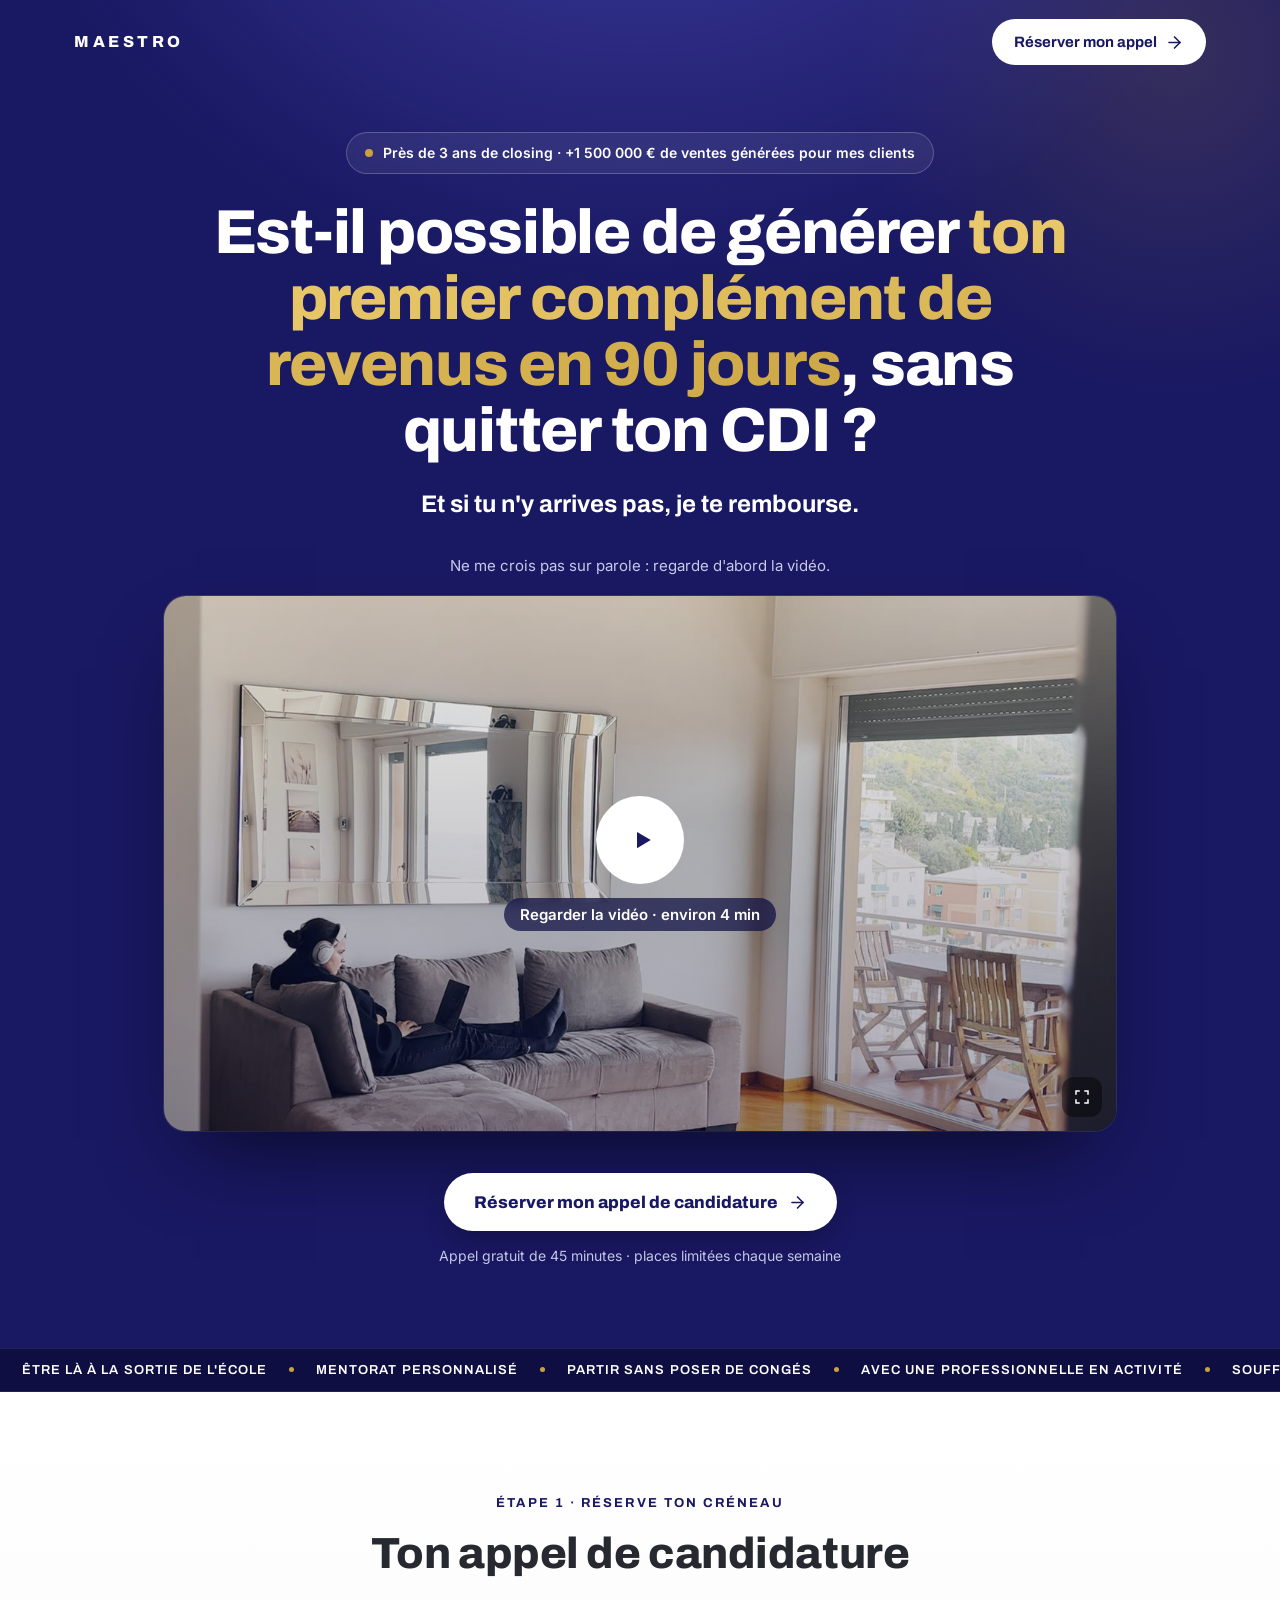
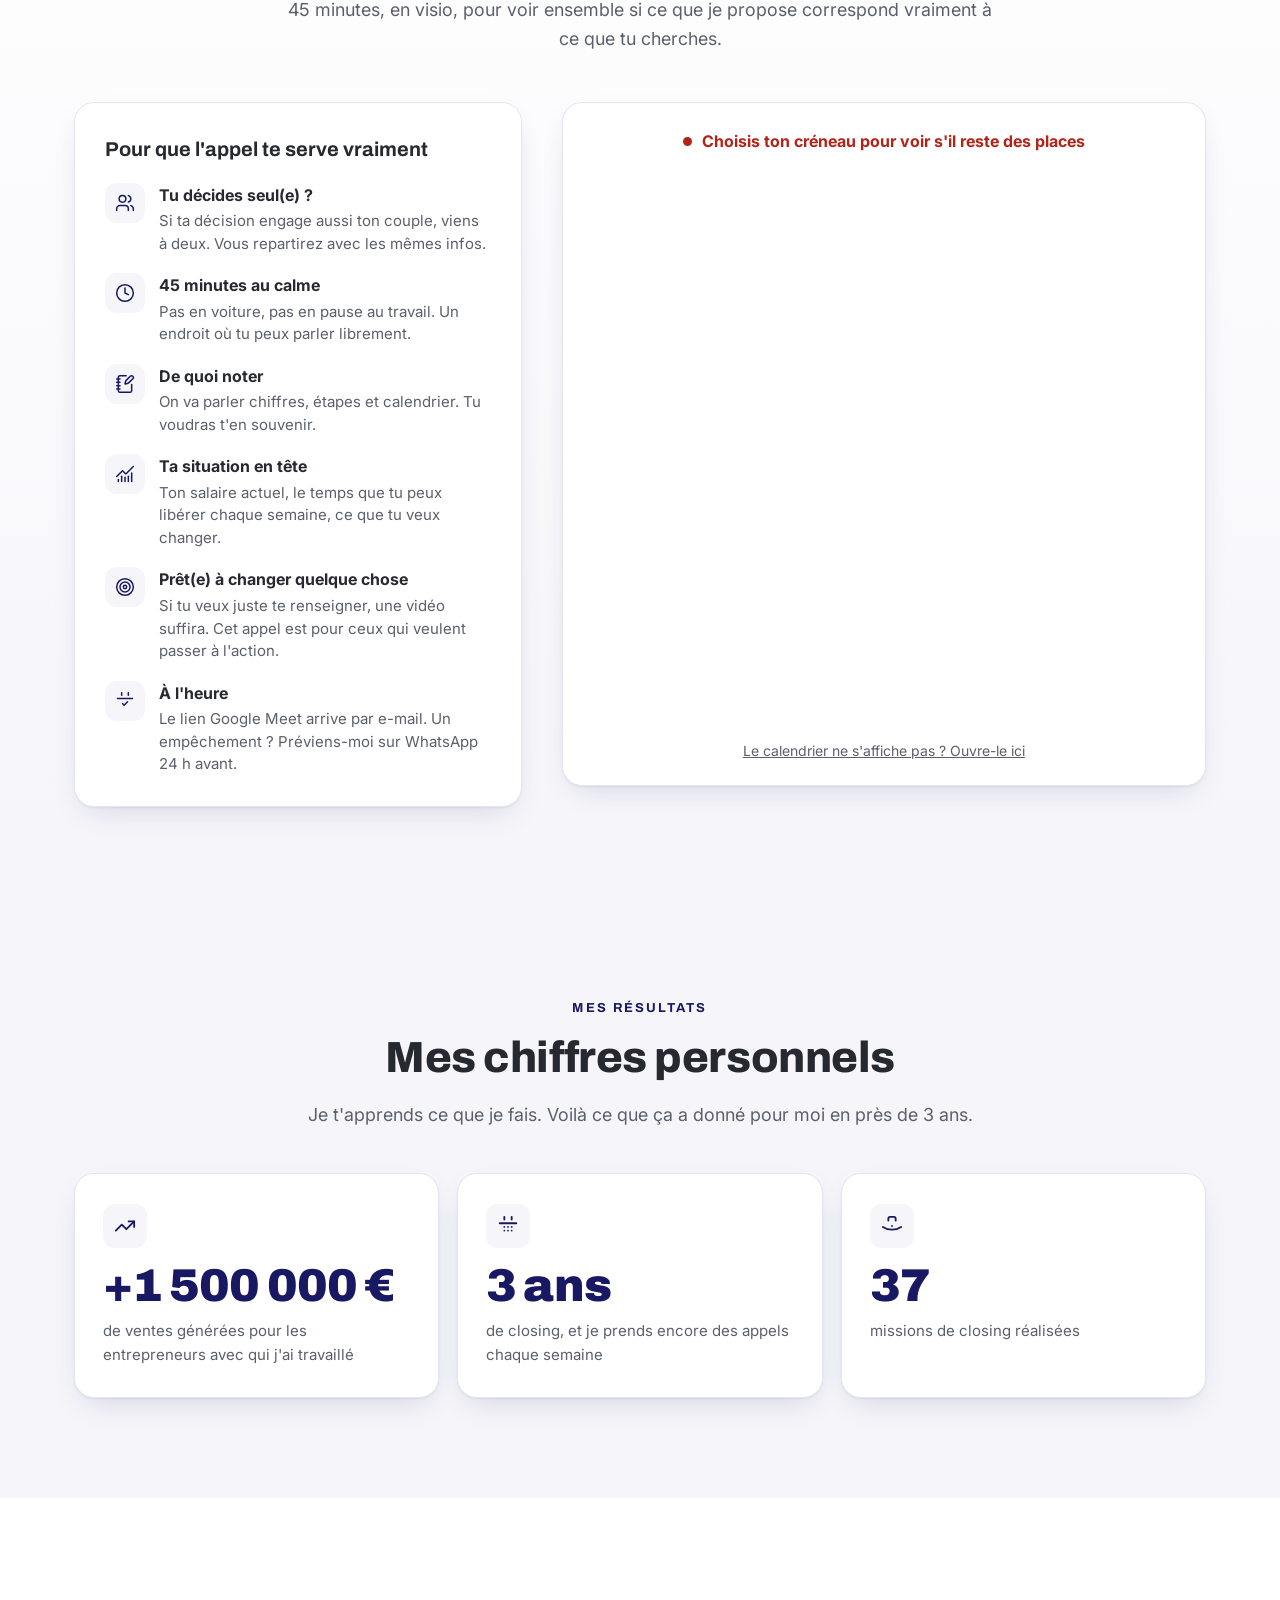
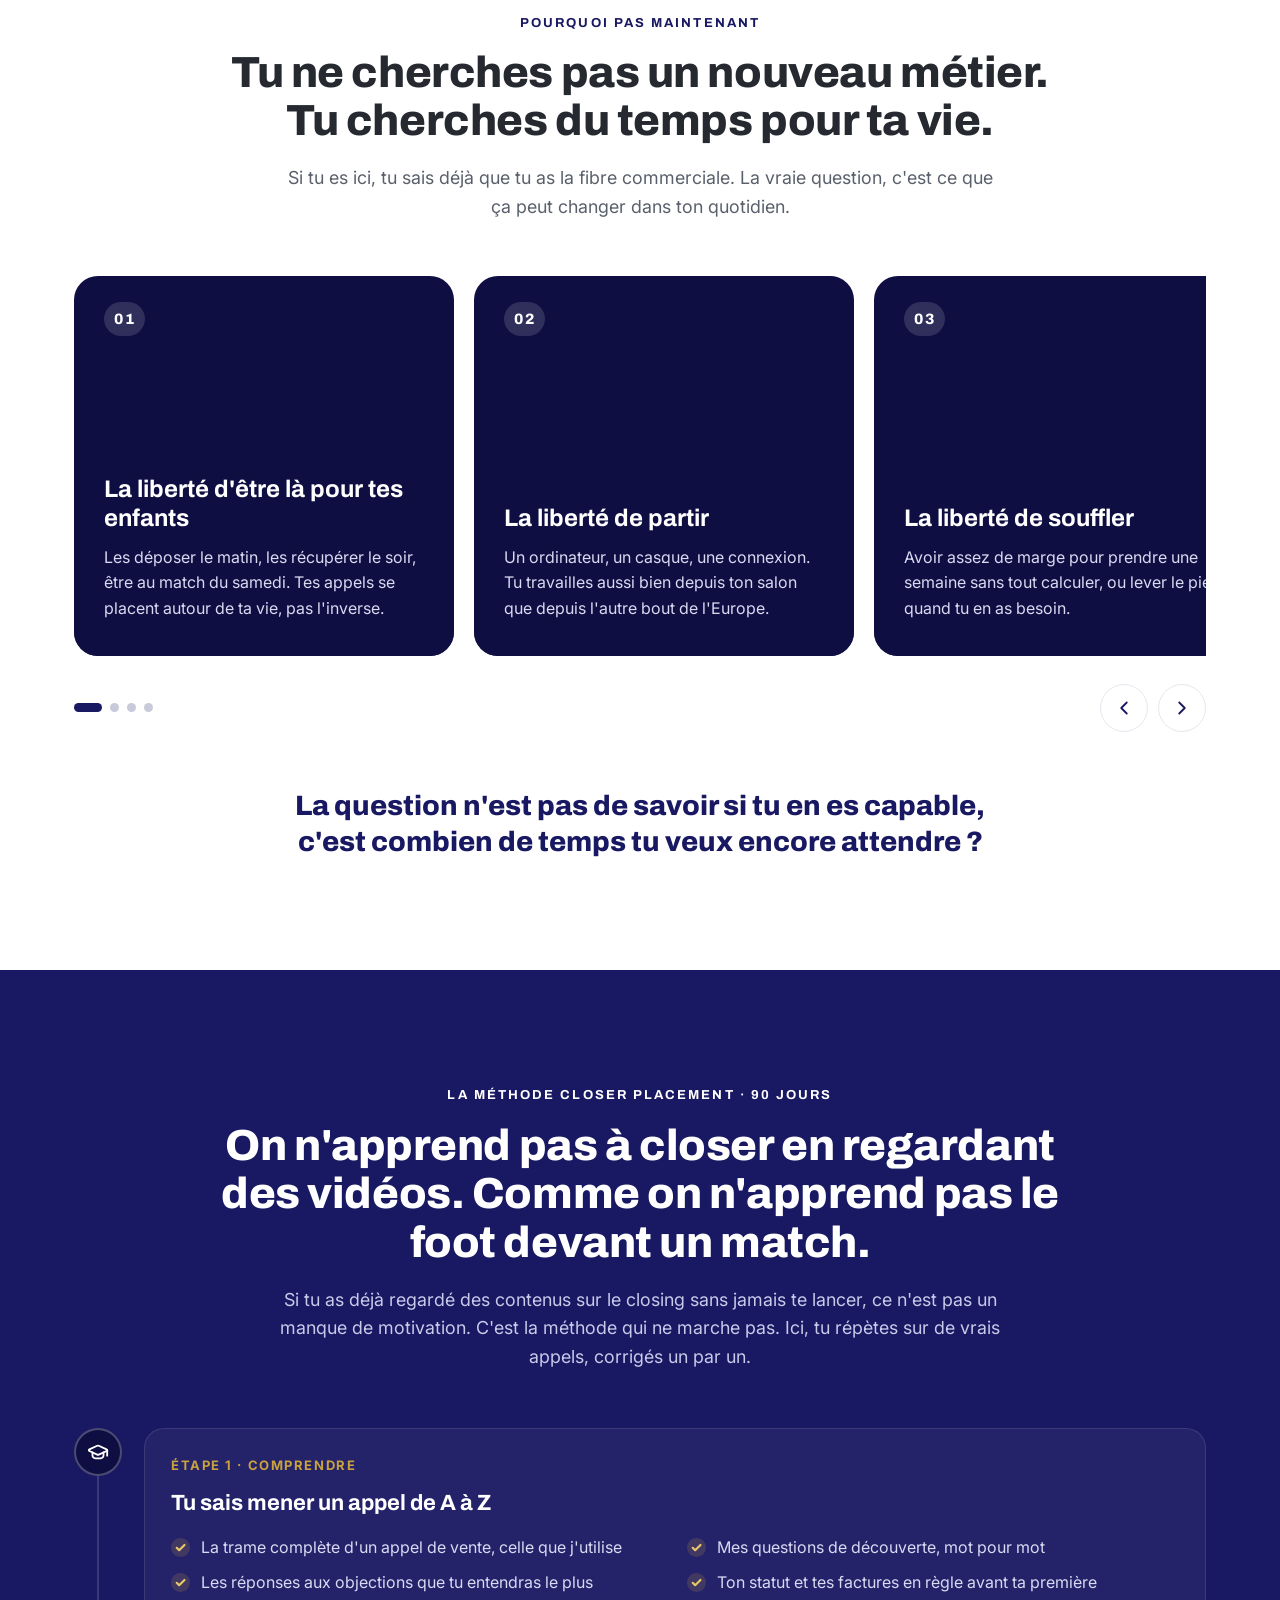
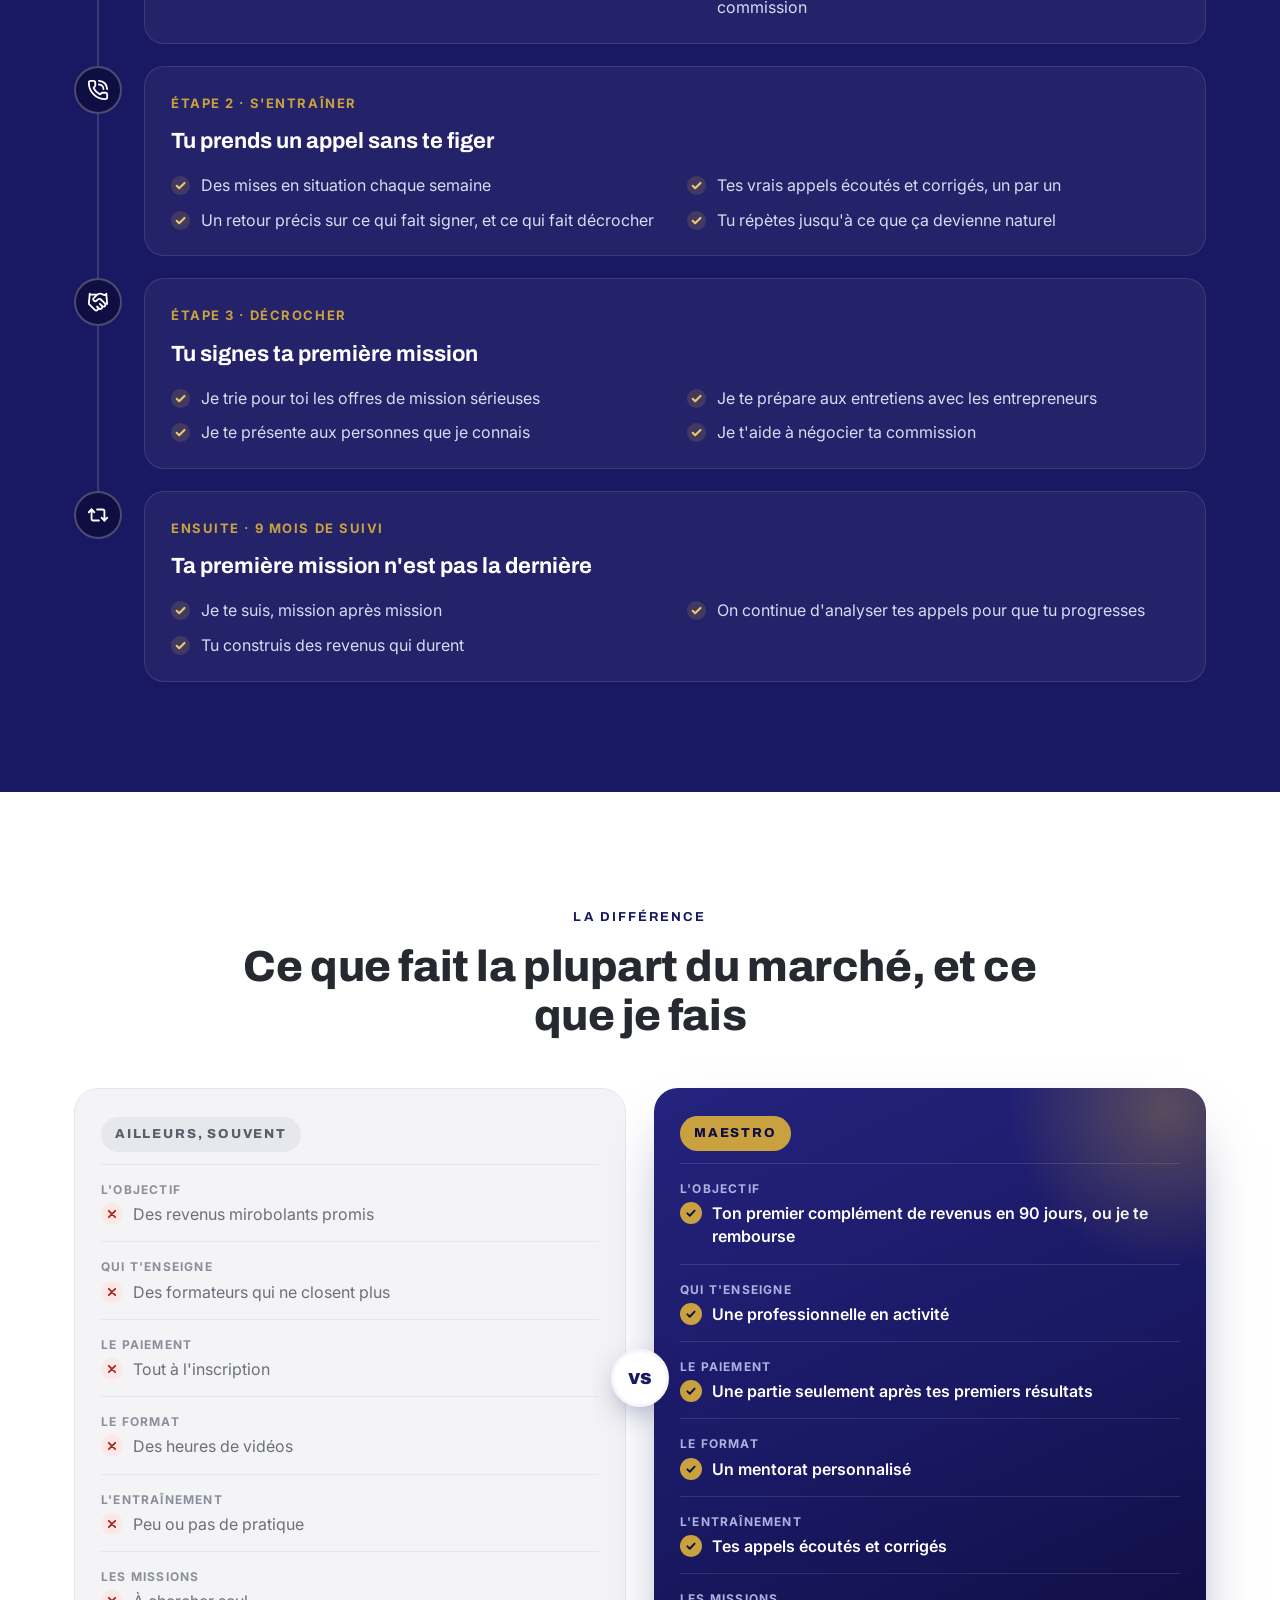
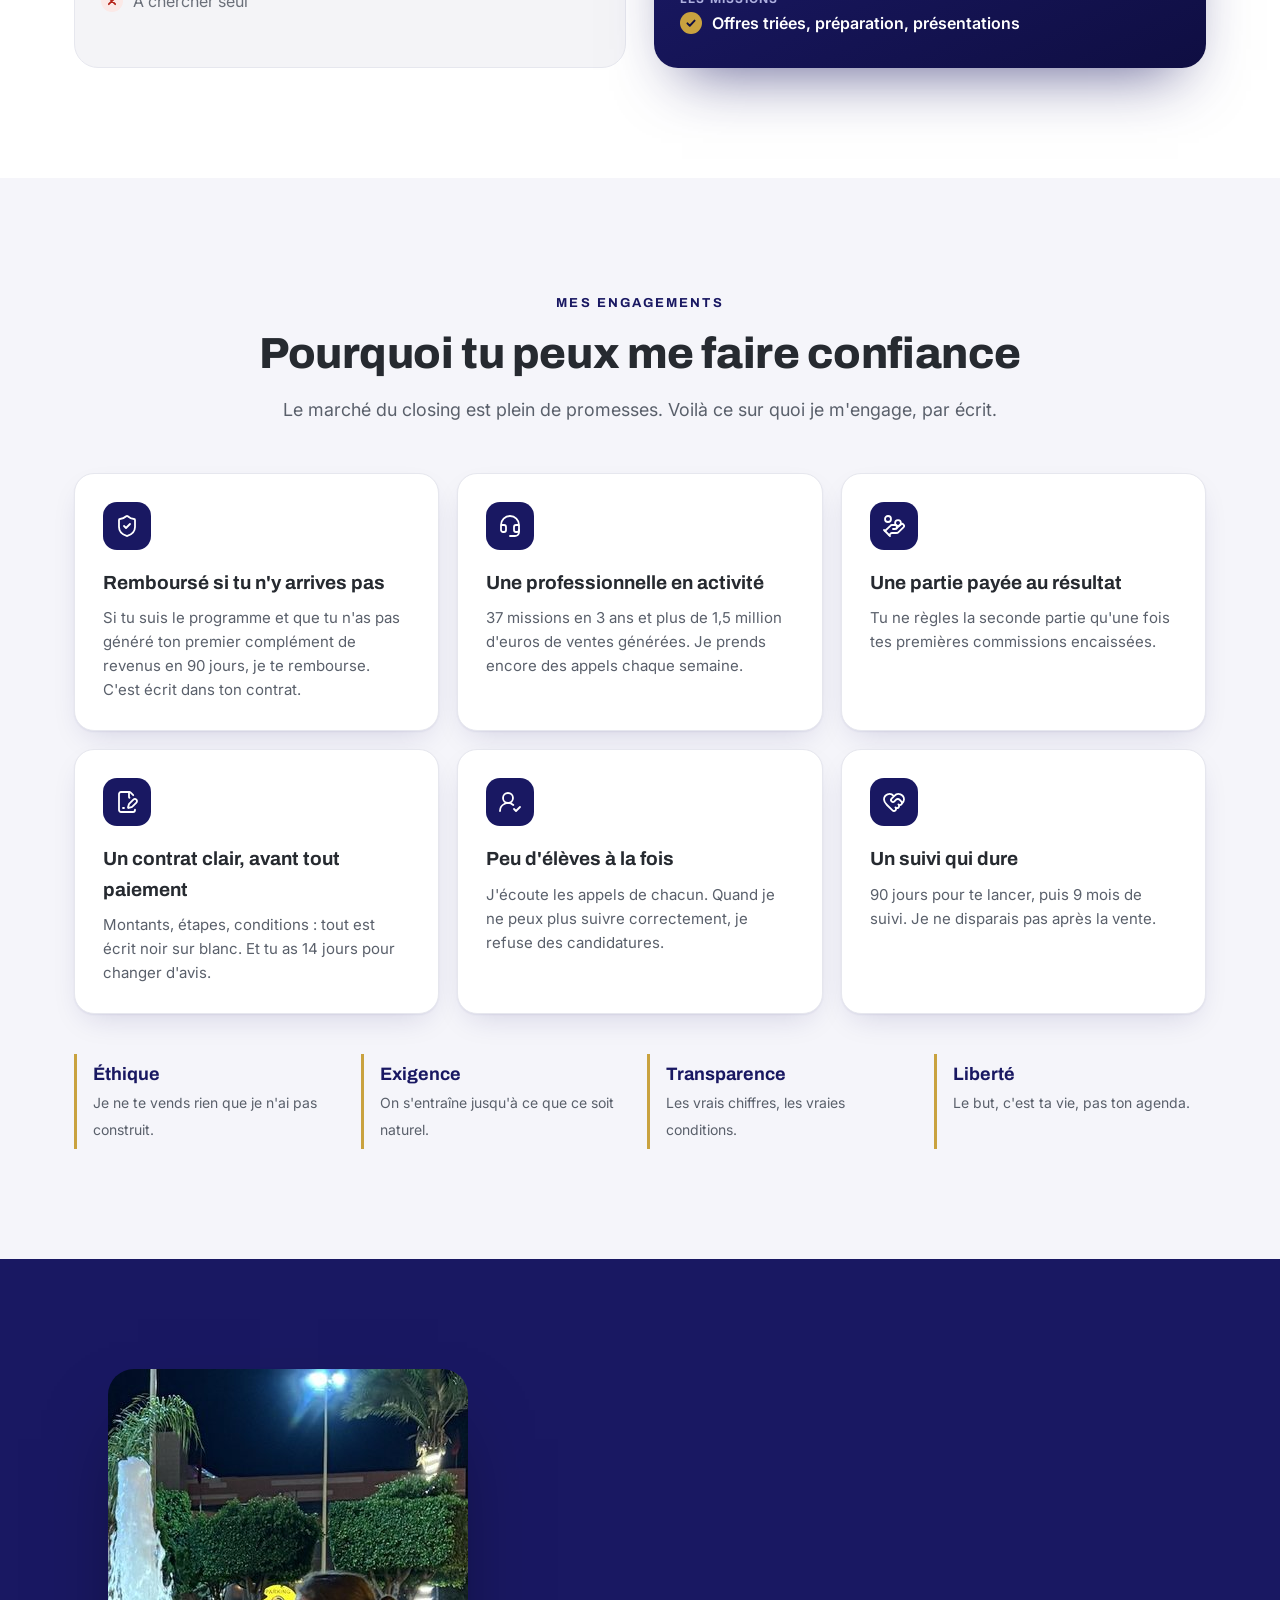
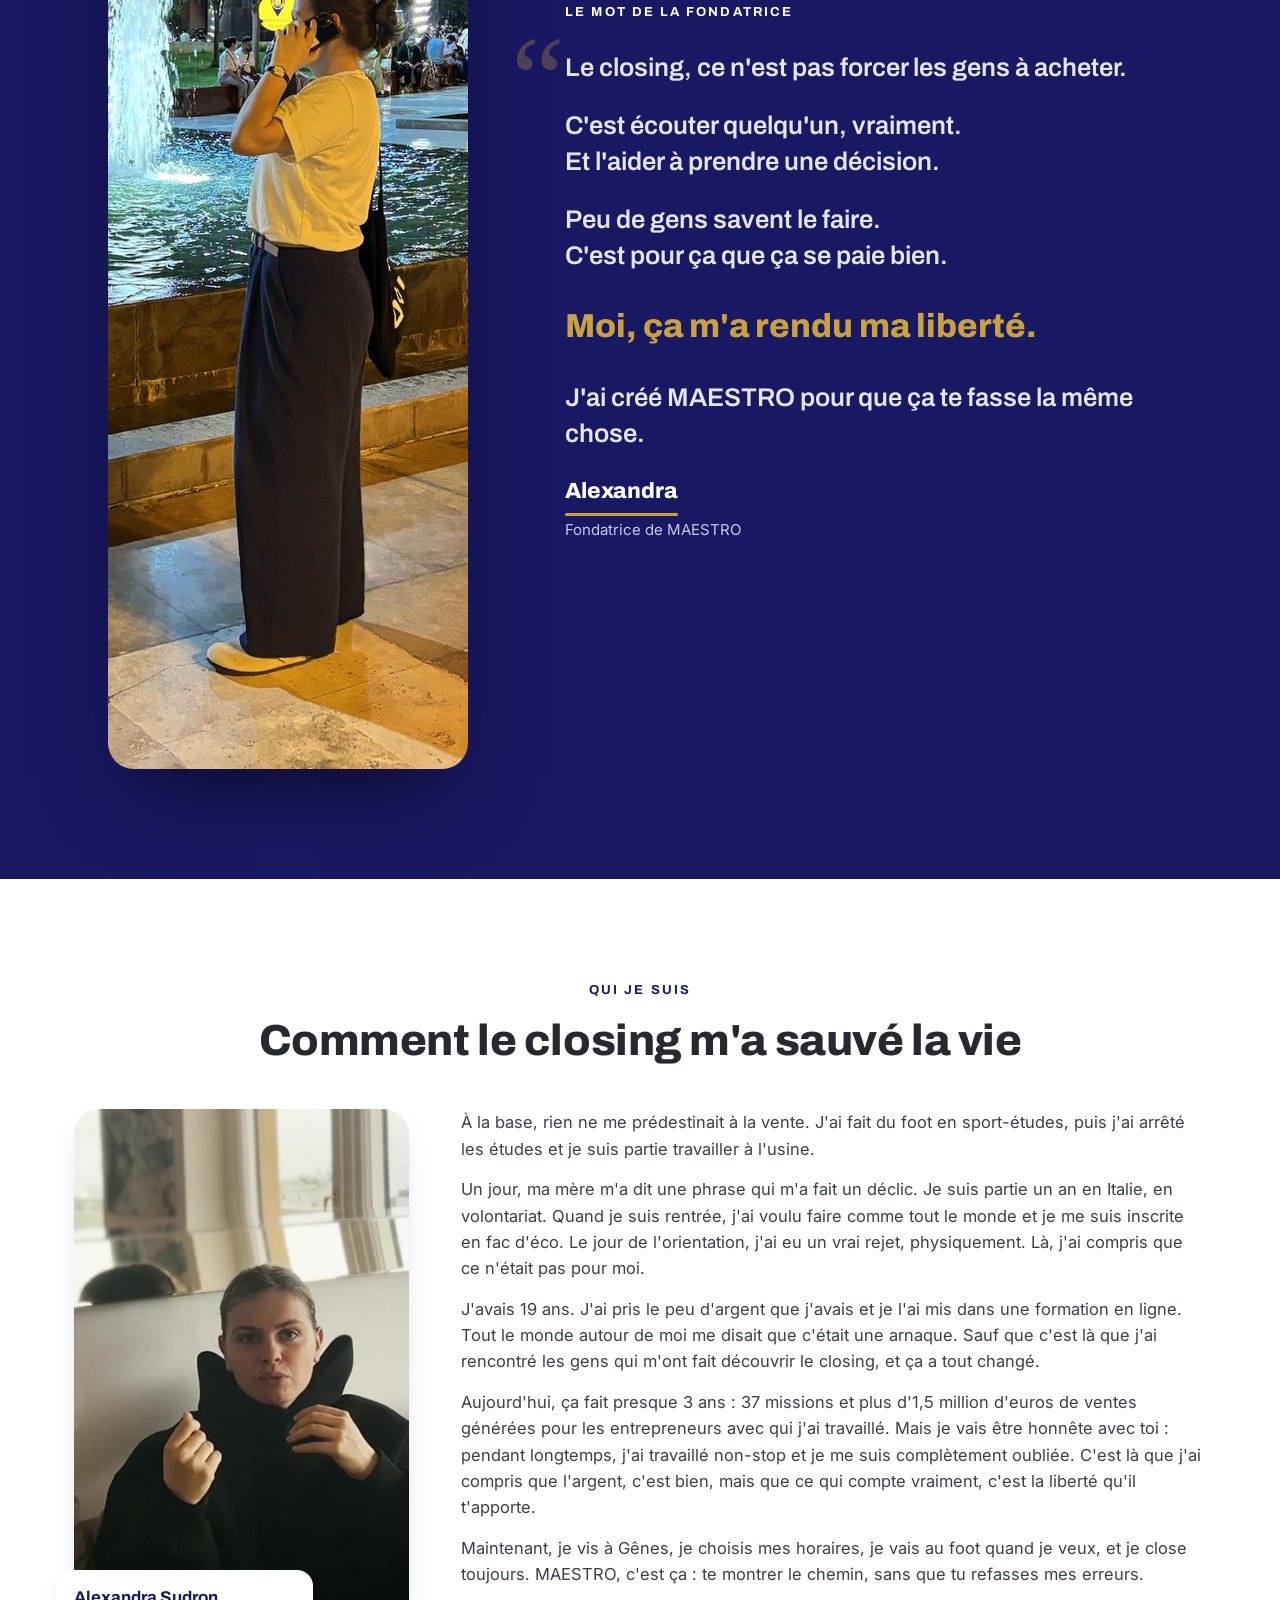
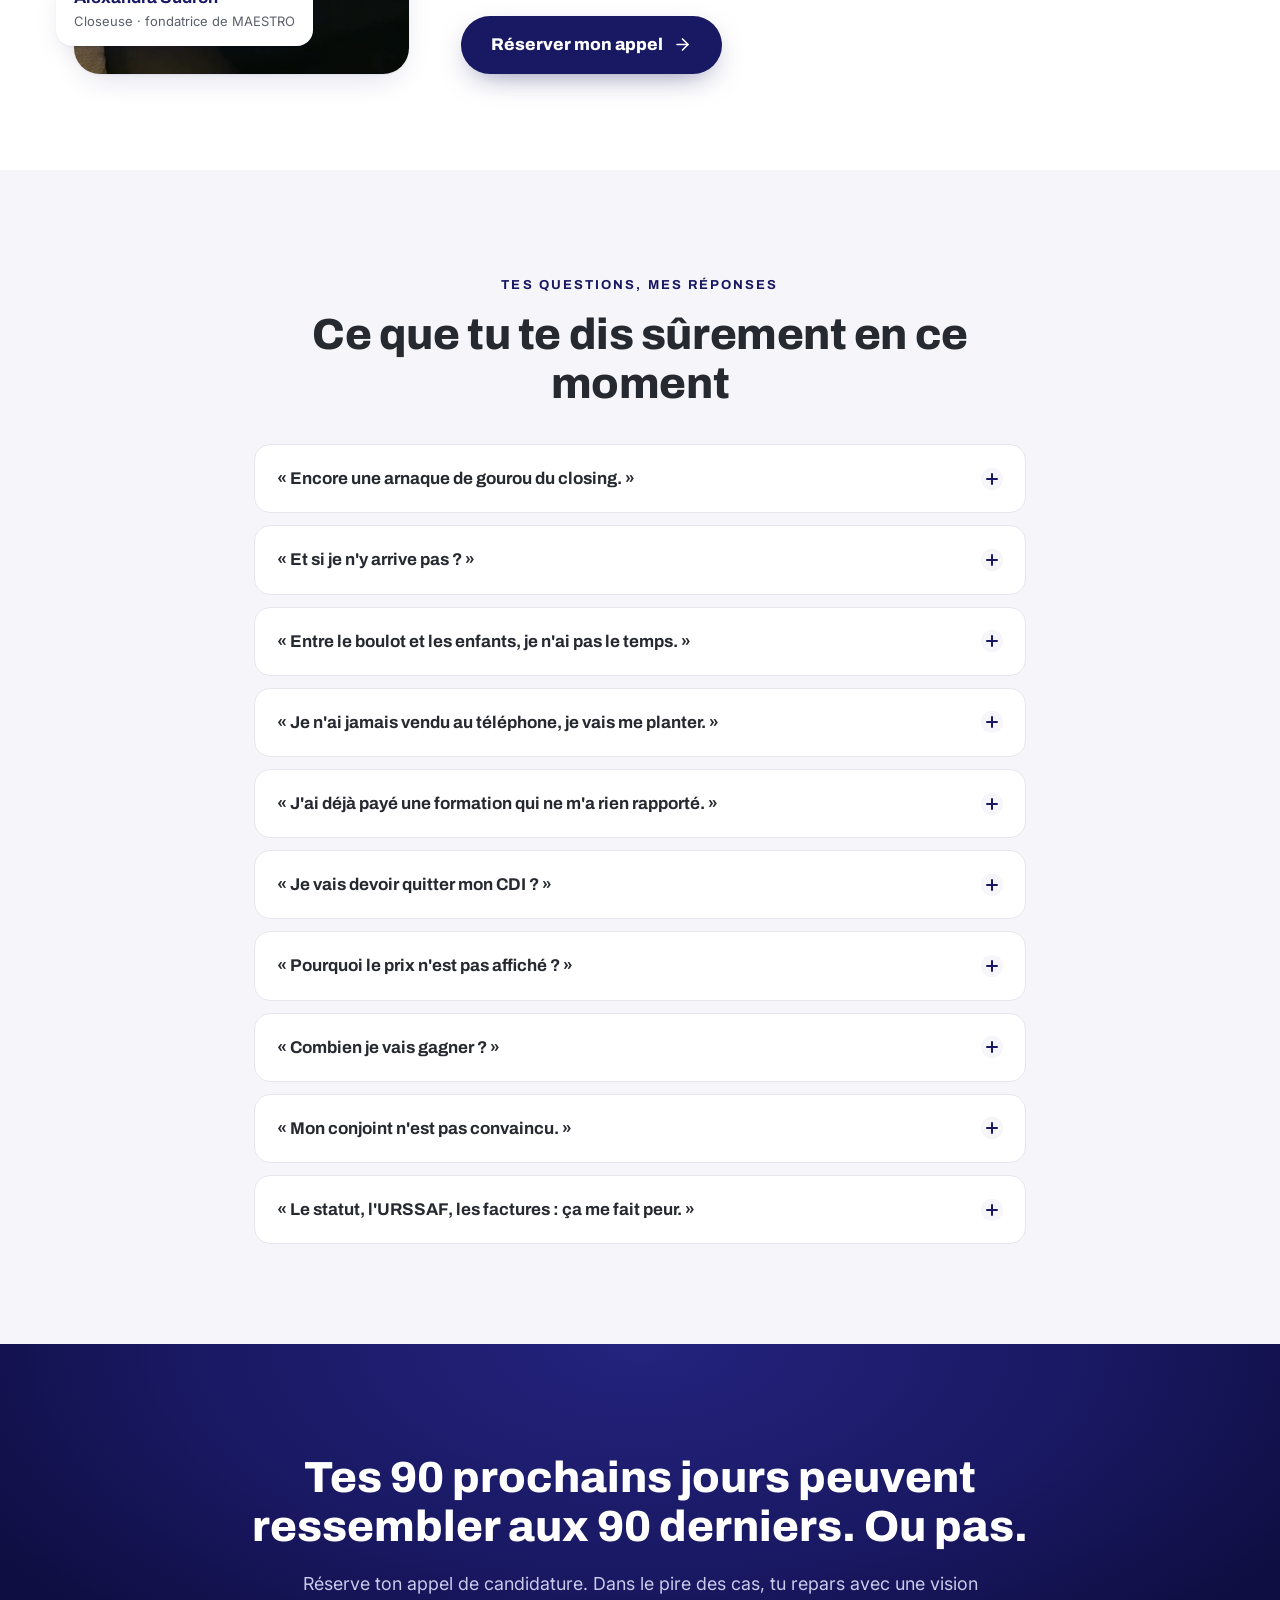
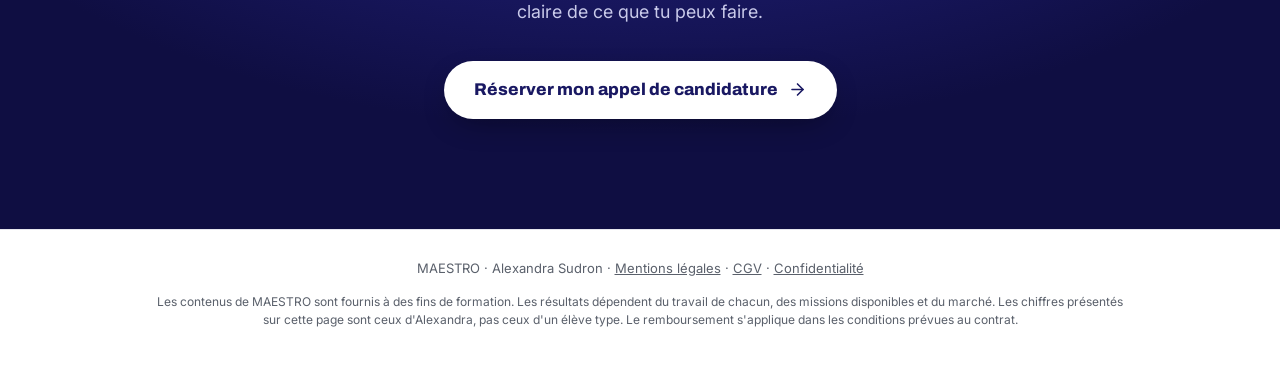
==== index.html @ 786fb6a4 "V4 : surtitres sans trait, chiffres personnels, comparatif en face-à-face, histoire réécrite à l'ora" ====
<!doctype html>
<html lang="fr">
<head>
<meta charset="utf-8">
<meta name="viewport" content="width=device-width, initial-scale=1">
<meta name="robots" content="noindex">
<title>MAESTRO · Ton premier complément de revenus en 90 jours</title>
<meta name="description" content="Génère tes premiers compléments de revenus en closing en 90 jours, sans quitter ton CDI. Mentorat personnalisé avec une closeuse en activité.">
<link rel="preconnect" href="https://fonts.googleapis.com">
<link href="https://fonts.googleapis.com/css2?family=Archivo:wght@500;600;700;800;900&family=Inter:wght@400;500;600;700&display=swap" rel="stylesheet">
<link rel="stylesheet" href="site.css?v=5">
</head>
<body>

<!-- Barre de navigation : blanche sur fond bleu, bleue sur fond blanc -->
<header class="nav" data-tone="dark" id="nav">
  <div class="nav-in">
    <a class="brand" href="#top" aria-label="MAESTRO, retour en haut">MAESTRO</a>
    <a class="nav-cta" href="#reserver"><span>Réserver mon appel</span><svg aria-hidden="true" class="i i-arrow-right" xmlns="http://www.w3.org/2000/svg" viewBox="0 0 24 24" fill="none" stroke="currentColor" stroke-width="2" stroke-linecap="round" stroke-linejoin="round" > <path d="M5 12h14" /> <path d="m12 5 7 7-7 7" /> </svg></a>
  </div>
</header>

<!-- HÉRO -->
<section class="hero" id="top" data-tone="dark">
  <div class="hero-glow" aria-hidden="true"></div>
  <div class="hero-in">
    <span class="pill" data-reveal><span class="dot"></span>Près de 3 ans de closing · +1 500 000 € de ventes générées pour mes clients</span>
    <h1 data-reveal>Est-il possible de générer <em>ton premier complément de revenus en 90&nbsp;jours</em>, sans quitter ton CDI&nbsp;?</h1>
    <p class="sub" data-reveal>Et si tu n'y arrives pas, je te rembourse.</p>
    <p class="note" data-reveal>Ne me crois pas sur parole : regarde d'abord la vidéo.</p>

    <div class="video vsl" id="vsl" data-reveal>
      <video src="vsl-maestro.mp4" poster="vsl-poster.jpg" preload="metadata" playsinline controlslist="nodownload noplaybackrate" disablepictureinpicture></video>
      <button class="vsl-play" type="button" aria-label="Lancer la vidéo (environ 4 min)">
        <span class="ring"><svg width="30" height="30" viewBox="0 0 24 24" aria-hidden="true"><path d="M8 5.5v13l11-6.5z" fill="currentColor"/></svg></span>
        <span class="lbl">Regarder la vidéo · environ 4 min</span>
      </button>
      <button class="vsl-fs" type="button" aria-label="Plein écran"><svg width="18" height="18" viewBox="0 0 24 24" aria-hidden="true"><path d="M4 9V4h5M20 9V4h-5M4 15v5h5M20 15v5h-5" fill="none" stroke="#FFFFFF" stroke-width="2"/></svg></button>
    </div>

    <a class="btn btn-light" href="#reserver" data-reveal><span>Réserver mon appel de candidature</span><svg aria-hidden="true" class="i i-arrow-right" xmlns="http://www.w3.org/2000/svg" viewBox="0 0 24 24" fill="none" stroke="currentColor" stroke-width="2" stroke-linecap="round" stroke-linejoin="round" > <path d="M5 12h14" /> <path d="m12 5 7 7-7 7" /> </svg></a>
    <p class="hero-foot" data-reveal>Appel gratuit de 45 minutes · places limitées chaque semaine</p>
  </div>
</section>

<!-- Bandeau défilant -->
<div class="marquee" aria-hidden="true" data-tone="dark">
  <div class="track">
    <span>Être là à la sortie de l'école</span><span>Mentorat personnalisé</span><span>Partir sans poser de congés</span><span>Avec une professionnelle en activité</span><span>Souffler quand tu en as besoin</span><span>Tes appels écoutés et corrigés</span><span>Ne plus dépendre d'un seul salaire</span><span>Une partie payée au résultat</span>
    <span>Être là à la sortie de l'école</span><span>Mentorat personnalisé</span><span>Partir sans poser de congés</span><span>Avec une professionnelle en activité</span><span>Souffler quand tu en as besoin</span><span>Tes appels écoutés et corrigés</span><span>Ne plus dépendre d'un seul salaire</span><span>Une partie payée au résultat</span>
  </div>
</div>

<!-- RÉSERVATION -->
<section class="book" id="reserver" data-tone="light">
  <div class="wrap">
    <div class="head" data-reveal>
      <span class="kicker">Étape 1 · Réserve ton créneau</span>
      <h2>Ton appel de candidature</h2>
      <p class="lede">45 minutes, en visio, pour voir ensemble si ce que je propose correspond vraiment à ce que tu cherches.</p>
    </div>
    <div class="book-grid">
      <aside class="prep" data-reveal="left">
        <h3>Pour que l'appel te serve vraiment</h3>
        <ul class="pins">
          <li><span class="pin"><svg aria-hidden="true" class="i i-users" xmlns="http://www.w3.org/2000/svg" viewBox="0 0 24 24" fill="none" stroke="currentColor" stroke-width="2" stroke-linecap="round" stroke-linejoin="round" > <path d="M16 21v-2a4 4 0 0 0-4-4H6a4 4 0 0 0-4 4v2" /> <path d="M16 3.128a4 4 0 0 1 0 7.744" /> <path d="M22 21v-2a4 4 0 0 0-3-3.87" /> <circle cx="9" cy="7" r="4" /> </svg></span><div><b>Tu décides seul(e) ?</b><p>Si ta décision engage aussi ton couple, viens à deux. Vous repartirez avec les mêmes infos.</p></div></li>
          <li><span class="pin"><svg aria-hidden="true" class="i i-clock" xmlns="http://www.w3.org/2000/svg" viewBox="0 0 24 24" fill="none" stroke="currentColor" stroke-width="2" stroke-linecap="round" stroke-linejoin="round" > <circle cx="12" cy="12" r="10" /> <path d="M12 6v6l4 2" /> </svg></span><div><b>45 minutes au calme</b><p>Pas en voiture, pas en pause au travail. Un endroit où tu peux parler librement.</p></div></li>
          <li><span class="pin"><svg aria-hidden="true" class="i i-notebook-pen" xmlns="http://www.w3.org/2000/svg" viewBox="0 0 24 24" fill="none" stroke="currentColor" stroke-width="2" stroke-linecap="round" stroke-linejoin="round" > <path d="M13.4 2H6a2 2 0 0 0-2 2v16a2 2 0 0 0 2 2h12a2 2 0 0 0 2-2v-7.4" /> <path d="M2 6h4" /> <path d="M2 10h4" /> <path d="M2 14h4" /> <path d="M2 18h4" /> <path d="M21.378 5.626a1 1 0 1 0-3.004-3.004l-5.01 5.012a2 2 0 0 0-.506.854l-.837 2.87a.5.5 0 0 0 .62.62l2.87-.837a2 2 0 0 0 .854-.506z" /> </svg></span><div><b>De quoi noter</b><p>On va parler chiffres, étapes et calendrier. Tu voudras t'en souvenir.</p></div></li>
          <li><span class="pin"><svg aria-hidden="true" class="i i-chart-no-axes-combined" xmlns="http://www.w3.org/2000/svg" viewBox="0 0 24 24" fill="none" stroke="currentColor" stroke-width="2" stroke-linecap="round" stroke-linejoin="round" > <path d="M12 16v5" /> <path d="M16 14.639V21" /> <path d="M20 10.656V21" /> <path d="m22 3-8.646 8.646a.5.5 0 0 1-.708 0L9.354 8.354a.5.5 0 0 0-.707 0L2 15" /> <path d="M4 18.463V21" /> <path d="M8 14.656V21" /> </svg></span><div><b>Ta situation en tête</b><p>Ton salaire actuel, le temps que tu peux libérer chaque semaine, ce que tu veux changer.</p></div></li>
          <li><span class="pin"><svg aria-hidden="true" class="i i-target" xmlns="http://www.w3.org/2000/svg" viewBox="0 0 24 24" fill="none" stroke="currentColor" stroke-width="2" stroke-linecap="round" stroke-linejoin="round" > <circle cx="12" cy="12" r="10" /> <circle cx="12" cy="12" r="6" /> <circle cx="12" cy="12" r="2" /> </svg></span><div><b>Prêt(e) à changer quelque chose</b><p>Si tu veux juste te renseigner, une vidéo suffira. Cet appel est pour ceux qui veulent passer à l'action.</p></div></li>
          <li><span class="pin"><svg aria-hidden="true" class="i i-calendar-check" xmlns="http://www.w3.org/2000/svg" viewBox="0 0 24 24" fill="none" stroke="currentColor" stroke-width="2" stroke-linecap="round" stroke-linejoin="round" > <path d="M8 2v3" /> <path d="M16 2v3" /> <rect x="3" y="3" rx="2" /> <path d="M3 9h18" /> <path d="m9 15 2 2 4-4" /> </svg></span><div><b>À l'heure</b><p>Le lien Google Meet arrive par e-mail. Un empêchement ? Préviens-moi sur WhatsApp 24 h avant.</p></div></li>
        </ul>
      </aside>
      <div class="calbox" data-reveal="right">
        <p class="notice"><span class="live"></span>Choisis ton créneau pour voir s'il reste des places</p>
        <div class="cal"><div id="cal-inline"></div></div>
        <a class="fallback" href="https://cal.com/alexandra.call/45mins" target="_blank" rel="noopener">Le calendrier ne s'affiche pas ? Ouvre-le ici</a>
      </div>
    </div>
  </div>
</section>

<!-- Chiffres -->
<section class="stats" data-tone="light">
  <div class="wrap">
    <div class="head" data-reveal>
      <span class="kicker">Mes résultats</span>
      <h2>Mes chiffres personnels</h2>
      <p class="lede">Je t'apprends ce que je fais. Voilà ce que ça a donné pour moi en près de 3 ans.</p>
    </div>
    <div class="stats-in" data-stagger>
      <div class="stat" data-reveal><span class="stat-ic"><svg aria-hidden="true" class="i i-trending-up" xmlns="http://www.w3.org/2000/svg" viewBox="0 0 24 24" fill="none" stroke="currentColor" stroke-width="2" stroke-linecap="round" stroke-linejoin="round" > <path d="M16 7h6v6" /> <path d="m22 7-8.5 8.5-5-5L2 17" /> </svg></span><b data-count="1500000" data-prefix="+" data-suffix=" €">+1 500 000 €</b><span>de ventes générées pour les entrepreneurs avec qui j'ai travaillé</span></div>
      <div class="stat" data-reveal><span class="stat-ic"><svg aria-hidden="true" class="i i-calendar-days" xmlns="http://www.w3.org/2000/svg" viewBox="0 0 24 24" fill="none" stroke="currentColor" stroke-width="2" stroke-linecap="round" stroke-linejoin="round" > <path d="M8 2v3" /> <path d="M16 2v3" /> <rect x="3" y="3" rx="2" /> <path d="M3 9h18" /> <path d="M8 13h.01" /> <path d="M12 13h.01" /> <path d="M16 13h.01" /> <path d="M8 17h.01" /> <path d="M12 17h.01" /> <path d="M16 17h.01" /> </svg></span><b data-count="3" data-suffix=" ans">3 ans</b><span>de closing, et je prends encore des appels chaque semaine</span></div>
      <div class="stat" data-reveal><span class="stat-ic"><svg aria-hidden="true" class="i i-briefcase-business" xmlns="http://www.w3.org/2000/svg" viewBox="0 0 24 24" fill="none" stroke="currentColor" stroke-width="2" stroke-linecap="round" stroke-linejoin="round" > <path d="M12 12h.01" /> <path d="M16 6V4a2 2 0 0 0-2-2h-4a2 2 0 0 0-2 2v2" /> <path d="M22 13a18.15 18.15 0 0 1-20 0" /> <rect x="2" y="6" rx="2" /> </svg></span><b data-count="37">37</b><span>missions de closing réalisées</span></div>
    </div>
  </div>
</section>

<!-- Pourquoi pas maintenant : la liberté de… -->
<section class="why" data-tone="light">
  <div class="wrap">
    <div class="head" data-reveal>
      <span class="kicker">Pourquoi pas maintenant</span>
      <h2>Tu ne cherches pas un nouveau métier. Tu cherches du temps pour ta vie.</h2>
      <p class="lede">Si tu es ici, tu sais déjà que tu as la fibre commerciale. La vraie question, c'est ce que ça peut changer dans ton quotidien.</p>
    </div>
    <div class="slider" data-reveal>
      <div class="slides" id="slides">
        <article class="slide" style="--img:url('https://images.unsplash.com/photo-1758962036781-c0dc907aea7b?w=900&q=70&auto=format')"><span class="num">01</span><h3>La liberté d'être là pour tes enfants</h3><p>Les déposer le matin, les récupérer le soir, être au match du samedi. Tes appels se placent autour de ta vie, pas l'inverse.</p></article>
        <article class="slide" style="--img:url('https://images.unsplash.com/photo-1507812984078-917a274065be?w=900&q=70&auto=format')"><span class="num">02</span><h3>La liberté de partir</h3><p>Un ordinateur, un casque, une connexion. Tu travailles aussi bien depuis ton salon que depuis l'autre bout de l'Europe.</p></article>
        <article class="slide" style="--img:url('https://images.unsplash.com/photo-1737930218975-31708fdd43b5?w=900&q=70&auto=format')"><span class="num">03</span><h3>La liberté de souffler</h3><p>Avoir assez de marge pour prendre une semaine sans tout calculer, ou lever le pied quand tu en as besoin.</p></article>
        <article class="slide" style="--img:url('https://images.unsplash.com/photo-1762920738995-f393efe82205?w=900&q=70&auto=format')"><span class="num">04</span><h3>La liberté de choisir</h3><p>Des revenus qui arrivent à côté de ton CDI. Ensuite, c'est toi qui décides si tu veux en faire ton métier à plein temps, et quand.</p></article>
      </div>
      <div class="slider-ui">
        <div class="dots" id="dots"></div>
        <div class="arrows">
          <button type="button" class="sl-btn" id="prev" aria-label="Précédent"><svg aria-hidden="true" class="i i-chevron-left" xmlns="http://www.w3.org/2000/svg" viewBox="0 0 24 24" fill="none" stroke="currentColor" stroke-width="2" stroke-linecap="round" stroke-linejoin="round" > <path d="m15 18-6-6 6-6" /> </svg></button>
          <button type="button" class="sl-btn" id="next" aria-label="Suivant"><svg aria-hidden="true" class="i i-chevron-right" xmlns="http://www.w3.org/2000/svg" viewBox="0 0 24 24" fill="none" stroke="currentColor" stroke-width="2" stroke-linecap="round" stroke-linejoin="round" > <path d="m9 18 6-6-6-6" /> </svg></button>
        </div>
      </div>
    </div>
    <p class="punch" data-reveal>La question n'est pas de savoir si tu en es capable, c'est combien de temps tu veux encore attendre ?</p>
  </div>
</section>

<!-- Méthode -->
<section class="method" id="methode" data-tone="dark">
  <div class="wrap">
    <div class="head" data-reveal>
      <span class="kicker">La méthode Closer Placement · 90 jours</span>
      <h2>On n'apprend pas à closer en regardant des vidéos. Comme on n'apprend pas le foot devant un match.</h2>
      <p class="lede">Si tu as déjà regardé des contenus sur le closing sans jamais te lancer, ce n'est pas un manque de motivation. C'est la méthode qui ne marche pas. Ici, tu répètes sur de vrais appels, corrigés un par un.</p>
    </div>
    <ol class="timeline" id="timeline">
      <li data-reveal><span class="tl-dot"><svg aria-hidden="true" class="i i-graduation-cap" xmlns="http://www.w3.org/2000/svg" viewBox="0 0 24 24" fill="none" stroke="currentColor" stroke-width="2" stroke-linecap="round" stroke-linejoin="round" > <path d="M21.42 10.922a1 1 0 0 0-.019-1.838L12.83 5.18a2 2 0 0 0-1.66 0L2.6 9.08a1 1 0 0 0 0 1.832l8.57 3.908a2 2 0 0 0 1.66 0z" /> <path d="M22 10v6" /> <path d="M6 12.5V16a6 3 0 0 0 12 0v-3.5" /> </svg></span><div class="tl-card"><span class="tl-k">Étape 1 · Comprendre</span><h3>Tu sais mener un appel de A à Z</h3><ul class="ticks"><li>La trame complète d'un appel de vente, celle que j'utilise</li><li>Mes questions de découverte, mot pour mot</li><li>Les réponses aux objections que tu entendras le plus</li><li>Ton statut et tes factures en règle avant ta première commission</li></ul></div></li>
      <li data-reveal><span class="tl-dot"><svg aria-hidden="true" class="i i-phone-call" xmlns="http://www.w3.org/2000/svg" viewBox="0 0 24 24" fill="none" stroke="currentColor" stroke-width="2" stroke-linecap="round" stroke-linejoin="round" > <path d="M13 2a9 9 0 0 1 9 9" /> <path d="M13 6a5 5 0 0 1 5 5" /> <path d="M13.832 16.568a1 1 0 0 0 1.213-.303l.355-.465A2 2 0 0 1 17 15h3a2 2 0 0 1 2 2v3a2 2 0 0 1-2 2A18 18 0 0 1 2 4a2 2 0 0 1 2-2h3a2 2 0 0 1 2 2v3a2 2 0 0 1-.8 1.6l-.468.351a1 1 0 0 0-.292 1.233 14 14 0 0 0 6.392 6.384" /> </svg></span><div class="tl-card"><span class="tl-k">Étape 2 · S'entraîner</span><h3>Tu prends un appel sans te figer</h3><ul class="ticks"><li>Des mises en situation chaque semaine</li><li>Tes vrais appels écoutés et corrigés, un par un</li><li>Un retour précis sur ce qui fait signer, et ce qui fait décrocher</li><li>Tu répètes jusqu'à ce que ça devienne naturel</li></ul></div></li>
      <li data-reveal><span class="tl-dot"><svg aria-hidden="true" class="i i-handshake" xmlns="http://www.w3.org/2000/svg" viewBox="0 0 24 24" fill="none" stroke="currentColor" stroke-width="2" stroke-linecap="round" stroke-linejoin="round" > <path d="m11 17 2 2a1 1 0 1 0 3-3" /> <path d="m14 14 2.5 2.5a1 1 0 1 0 3-3l-3.88-3.88a3 3 0 0 0-4.24 0l-.88.88a1 1 0 1 1-3-3l2.81-2.81a5.79 5.79 0 0 1 7.06-.87l.47.28a2 2 0 0 0 1.42.25L21 4" /> <path d="m21 3 1 11h-2" /> <path d="M3 3 2 14l6.5 6.5a1 1 0 1 0 3-3" /> <path d="M3 4h8" /> </svg></span><div class="tl-card"><span class="tl-k">Étape 3 · Décrocher</span><h3>Tu signes ta première mission</h3><ul class="ticks"><li>Je trie pour toi les offres de mission sérieuses</li><li>Je te prépare aux entretiens avec les entrepreneurs</li><li>Je te présente aux personnes que je connais</li><li>Je t'aide à négocier ta commission</li></ul></div></li>
      <li data-reveal><span class="tl-dot"><svg aria-hidden="true" class="i i-repeat-2" xmlns="http://www.w3.org/2000/svg" viewBox="0 0 24 24" fill="none" stroke="currentColor" stroke-width="2" stroke-linecap="round" stroke-linejoin="round" > <path d="m2 9 3-3 3 3" /> <path d="M13 18H7a2 2 0 0 1-2-2V6" /> <path d="m22 15-3 3-3-3" /> <path d="M11 6h6a2 2 0 0 1 2 2v10" /> </svg></span><div class="tl-card"><span class="tl-k">Ensuite · 9 mois de suivi</span><h3>Ta première mission n'est pas la dernière</h3><ul class="ticks"><li>Je te suis, mission après mission</li><li>On continue d'analyser tes appels pour que tu progresses</li><li>Tu construis des revenus qui durent</li></ul></div></li>
    </ol>
  </div>
</section>

<!-- La différence -->
<section class="diff" data-tone="light">
  <div class="wrap">
    <div class="head" data-reveal>
      <span class="kicker">La différence</span>
      <h2>Ce que fait la plupart du marché, et ce que je fais</h2>
    </div>
    <div class="versus" data-stagger>
      <div class="vs-col vs-no" data-reveal="left"><div class="vs-top"><span class="vs-tag">Ailleurs, souvent</span></div><ul><li><span class="lbl">L'objectif</span><span class="val"><svg class="mk" viewBox="0 0 20 20" aria-hidden="true"><path d="M6 6l8 8M14 6l-8 8" fill="none" stroke="currentColor" stroke-width="2.2" stroke-linecap="round"/></svg>Des revenus mirobolants promis</span></li><li><span class="lbl">Qui t'enseigne</span><span class="val"><svg class="mk" viewBox="0 0 20 20" aria-hidden="true"><path d="M6 6l8 8M14 6l-8 8" fill="none" stroke="currentColor" stroke-width="2.2" stroke-linecap="round"/></svg>Des formateurs qui ne closent plus</span></li><li><span class="lbl">Le paiement</span><span class="val"><svg class="mk" viewBox="0 0 20 20" aria-hidden="true"><path d="M6 6l8 8M14 6l-8 8" fill="none" stroke="currentColor" stroke-width="2.2" stroke-linecap="round"/></svg>Tout à l'inscription</span></li><li><span class="lbl">Le format</span><span class="val"><svg class="mk" viewBox="0 0 20 20" aria-hidden="true"><path d="M6 6l8 8M14 6l-8 8" fill="none" stroke="currentColor" stroke-width="2.2" stroke-linecap="round"/></svg>Des heures de vidéos</span></li><li><span class="lbl">L'entraînement</span><span class="val"><svg class="mk" viewBox="0 0 20 20" aria-hidden="true"><path d="M6 6l8 8M14 6l-8 8" fill="none" stroke="currentColor" stroke-width="2.2" stroke-linecap="round"/></svg>Peu ou pas de pratique</span></li><li><span class="lbl">Les missions</span><span class="val"><svg class="mk" viewBox="0 0 20 20" aria-hidden="true"><path d="M6 6l8 8M14 6l-8 8" fill="none" stroke="currentColor" stroke-width="2.2" stroke-linecap="round"/></svg>À chercher seul</span></li></ul></div>
      <div class="vs-badge" aria-hidden="true">VS</div>
      <div class="vs-col vs-yes" data-reveal="right"><div class="vs-top"><span class="vs-tag">MAESTRO</span></div><ul><li><span class="lbl">L'objectif</span><span class="val"><svg class="mk" viewBox="0 0 20 20" aria-hidden="true"><path d="M5.5 10.4l3 3 6-6.4" fill="none" stroke="currentColor" stroke-width="2.4" stroke-linecap="round" stroke-linejoin="round"/></svg>Ton premier complément de revenus en 90 jours, ou je te rembourse</span></li><li><span class="lbl">Qui t'enseigne</span><span class="val"><svg class="mk" viewBox="0 0 20 20" aria-hidden="true"><path d="M5.5 10.4l3 3 6-6.4" fill="none" stroke="currentColor" stroke-width="2.4" stroke-linecap="round" stroke-linejoin="round"/></svg>Une professionnelle en activité</span></li><li><span class="lbl">Le paiement</span><span class="val"><svg class="mk" viewBox="0 0 20 20" aria-hidden="true"><path d="M5.5 10.4l3 3 6-6.4" fill="none" stroke="currentColor" stroke-width="2.4" stroke-linecap="round" stroke-linejoin="round"/></svg>Une partie seulement après tes premiers résultats</span></li><li><span class="lbl">Le format</span><span class="val"><svg class="mk" viewBox="0 0 20 20" aria-hidden="true"><path d="M5.5 10.4l3 3 6-6.4" fill="none" stroke="currentColor" stroke-width="2.4" stroke-linecap="round" stroke-linejoin="round"/></svg>Un mentorat personnalisé</span></li><li><span class="lbl">L'entraînement</span><span class="val"><svg class="mk" viewBox="0 0 20 20" aria-hidden="true"><path d="M5.5 10.4l3 3 6-6.4" fill="none" stroke="currentColor" stroke-width="2.4" stroke-linecap="round" stroke-linejoin="round"/></svg>Tes appels écoutés et corrigés</span></li><li><span class="lbl">Les missions</span><span class="val"><svg class="mk" viewBox="0 0 20 20" aria-hidden="true"><path d="M5.5 10.4l3 3 6-6.4" fill="none" stroke="currentColor" stroke-width="2.4" stroke-linecap="round" stroke-linejoin="round"/></svg>Offres triées, préparation, présentations</span></li></ul></div>
    </div>
  </div>
</section>

<!-- Réassurance -->
<section class="trust" data-tone="light">
  <div class="wrap">
    <div class="head" data-reveal>
      <span class="kicker">Mes engagements</span>
      <h2>Pourquoi tu peux me faire confiance</h2>
      <p class="lede">Le marché du closing est plein de promesses. Voilà ce sur quoi je m'engage, par écrit.</p>
    </div>
    <div class="cards" data-stagger>
      <div class="card" data-reveal><span class="ic"><svg aria-hidden="true" class="i i-shield-check" xmlns="http://www.w3.org/2000/svg" viewBox="0 0 24 24" fill="none" stroke="currentColor" stroke-width="2" stroke-linecap="round" stroke-linejoin="round" > <path d="M20 13c0 5-3.5 7.5-7.66 8.95a1 1 0 0 1-.67-.01C7.5 20.5 4 18 4 13V6a1 1 0 0 1 1-1c2 0 4.5-1.2 6.24-2.72a1.17 1.17 0 0 1 1.52 0C14.51 3.81 17 5 19 5a1 1 0 0 1 1 1z" /> <path d="m9 12 2 2 4-4" /> </svg></span><h3>Remboursé si tu n'y arrives pas</h3><p>Si tu suis le programme et que tu n'as pas généré ton premier complément de revenus en 90 jours, je te rembourse. C'est écrit dans ton contrat.</p></div>
      <div class="card" data-reveal><span class="ic"><svg aria-hidden="true" class="i i-headset" xmlns="http://www.w3.org/2000/svg" viewBox="0 0 24 24" fill="none" stroke="currentColor" stroke-width="2" stroke-linecap="round" stroke-linejoin="round" > <path d="M3 11h3a2 2 0 0 1 2 2v3a2 2 0 0 1-2 2H5a2 2 0 0 1-2-2v-5Zm0 0a9 9 0 1 1 18 0m0 0v5a2 2 0 0 1-2 2h-1a2 2 0 0 1-2-2v-3a2 2 0 0 1 2-2h3Z" /> <path d="M21 16v2a4 4 0 0 1-4 4h-5" /> </svg></span><h3>Une professionnelle en activité</h3><p>37 missions en 3 ans et plus de 1,5 million d'euros de ventes générées. Je prends encore des appels chaque semaine.</p></div>
      <div class="card" data-reveal><span class="ic"><svg aria-hidden="true" class="i i-hand-coins" xmlns="http://www.w3.org/2000/svg" viewBox="0 0 24 24" fill="none" stroke="currentColor" stroke-width="2" stroke-linecap="round" stroke-linejoin="round" > <path d="M11 15h2a2 2 0 1 0 0-4h-3c-.6 0-1.1.2-1.4.6L3 17" /> <path d="m7 21 1.6-1.4c.3-.4.8-.6 1.4-.6h4c1.1 0 2.1-.4 2.8-1.2l4.6-4.4a2 2 0 0 0-2.75-2.91l-4.2 3.9" /> <path d="m2 16 6 6" /> <circle cx="16" cy="9" r="2.9" /> <circle cx="6" cy="5" r="3" /> </svg></span><h3>Une partie payée au résultat</h3><p>Tu ne règles la seconde partie qu'une fois tes premières commissions encaissées.</p></div>
      <div class="card" data-reveal><span class="ic"><svg aria-hidden="true" class="i i-file-signature" xmlns="http://www.w3.org/2000/svg" viewBox="0 0 24 24" fill="none" stroke="currentColor" stroke-width="2" stroke-linecap="round" stroke-linejoin="round" > <path d="M14.364 13.634a2 2 0 0 0-.506.854l-.837 2.87a.5.5 0 0 0 .62.62l2.87-.837a2 2 0 0 0 .854-.506l4.013-4.009a1 1 0 0 0-3.004-3.004z" /> <path d="M14.487 7.858A1 1 0 0 1 14 7V2" /> <path d="M20 19.645V20a2 2 0 0 1-2 2H6a2 2 0 0 1-2-2V4a2 2 0 0 1 2-2h8a2.4 2.4 0 0 1 1.704.706l2.516 2.516" /> <path d="M8 18h1" /> </svg></span><h3>Un contrat clair, avant tout paiement</h3><p>Montants, étapes, conditions : tout est écrit noir sur blanc. Et tu as 14 jours pour changer d'avis.</p></div>
      <div class="card" data-reveal><span class="ic"><svg aria-hidden="true" class="i i-user-round-check" xmlns="http://www.w3.org/2000/svg" viewBox="0 0 24 24" fill="none" stroke="currentColor" stroke-width="2" stroke-linecap="round" stroke-linejoin="round" > <path d="M2 21a8 8 0 0 1 13.292-6" /> <circle cx="10" cy="8" r="5" /> <path d="m16 19 2 2 4-4" /> </svg></span><h3>Peu d'élèves à la fois</h3><p>J'écoute les appels de chacun. Quand je ne peux plus suivre correctement, je refuse des candidatures.</p></div>
      <div class="card" data-reveal><span class="ic"><svg aria-hidden="true" class="i i-heart-handshake" xmlns="http://www.w3.org/2000/svg" viewBox="0 0 24 24" fill="none" stroke="currentColor" stroke-width="2" stroke-linecap="round" stroke-linejoin="round" > <path d="M19.414 14.414C21 12.828 22 11.5 22 9.5a5.5 5.5 0 0 0-9.591-3.676.6.6 0 0 1-.818.001A5.5 5.5 0 0 0 2 9.5c0 2.3 1.5 4 3 5.5l5.535 5.362a2 2 0 0 0 2.879.052 2.12 2.12 0 0 0-.004-3 2.124 2.124 0 1 0 3-3 2.124 2.124 0 0 0 3.004 0 2 2 0 0 0 0-2.828l-1.881-1.882a2.41 2.41 0 0 0-3.409 0l-1.71 1.71a2 2 0 0 1-2.828 0 2 2 0 0 1 0-2.828l2.823-2.762" /> </svg></span><h3>Un suivi qui dure</h3><p>90 jours pour te lancer, puis 9 mois de suivi. Je ne disparais pas après la vente.</p></div>
    </div>
    <div class="values" data-reveal>
      <div><b>Éthique</b><span>Je ne te vends rien que je n'ai pas construit.</span></div>
      <div><b>Exigence</b><span>On s'entraîne jusqu'à ce que ce soit naturel.</span></div>
      <div><b>Transparence</b><span>Les vrais chiffres, les vraies conditions.</span></div>
      <div><b>Liberté</b><span>Le but, c'est ta vie, pas ton agenda.</span></div>
    </div>
  </div>
</section>

<!-- Le mot de la fondatrice -->
<section class="word" data-tone="dark">
  <div class="wrap word-in">
    <figure class="word-photo" data-reveal="left"><img src="alexandra-maroc.jpg" width="800" height="1000" alt="Alexandra au téléphone devant une fontaine, de nuit" loading="lazy"></figure>
    <div class="word-txt">
      <span class="kicker" data-reveal>Le mot de la fondatrice</span>
      <div class="lines" data-stagger>
        <p data-reveal>Le closing, ce n'est pas forcer les gens à acheter.</p>
        <p data-reveal>C'est écouter quelqu'un, vraiment.<br>Et l'aider à prendre une décision.</p>
        <p data-reveal>Peu de gens savent le faire.<br>C'est pour ça que ça se paie bien.</p>
        <p class="gold" data-reveal>Moi, ça m'a rendu ma liberté.</p>
        <p data-reveal>J'ai créé MAESTRO pour que ça te fasse la même chose.</p>
      </div>
      <p class="sign" data-reveal><span class="sig">Alexandra</span>Fondatrice de MAESTRO</p>
    </div>
  </div>
</section>

<!-- Qui je suis -->
<section class="about" data-tone="light">
  <div class="wrap">
    <div class="head" data-reveal>
      <span class="kicker">Qui je suis</span>
      <h2>Comment le closing m'a sauvé la vie</h2>
    </div>
    <div class="about-in">
      <figure class="about-photo" data-reveal="left"><img src="alexandra-profil.jpg" width="800" height="1000" alt="Portrait d'Alexandra Sudron" loading="lazy"><figcaption><b>Alexandra Sudron</b><span>Closeuse · fondatrice de MAESTRO</span></figcaption></figure>
      <div class="about-txt" data-reveal="right">
        <p>À la base, rien ne me prédestinait à la vente. J'ai fait du foot en sport-études, puis j'ai arrêté les études et je suis partie travailler à l'usine.</p>
        <p>Un jour, ma mère m'a dit une phrase qui m'a fait un déclic. Je suis partie un an en Italie, en volontariat. Quand je suis rentrée, j'ai voulu faire comme tout le monde et je me suis inscrite en fac d'éco. Le jour de l'orientation, j'ai eu un vrai rejet, physiquement. Là, j'ai compris que ce n'était pas pour moi.</p>
        <p>J'avais 19 ans. J'ai pris le peu d'argent que j'avais et je l'ai mis dans une formation en ligne. Tout le monde autour de moi me disait que c'était une arnaque. Sauf que c'est là que j'ai rencontré les gens qui m'ont fait découvrir le closing, et ça a tout changé.</p>
        <p>Aujourd'hui, ça fait presque 3 ans : 37 missions et plus d'1,5 million d'euros de ventes générées pour les entrepreneurs avec qui j'ai travaillé. Mais je vais être honnête avec toi : pendant longtemps, j'ai travaillé non-stop et je me suis complètement oubliée. C'est là que j'ai compris que l'argent, c'est bien, mais que ce qui compte vraiment, c'est la liberté qu'il t'apporte.</p>
        <p>Maintenant, je vis à Gênes, je choisis mes horaires, je vais au foot quand je veux, et je close toujours. MAESTRO, c'est ça : te montrer le chemin, sans que tu refasses mes erreurs.</p>
        <a class="btn btn-blue" href="#reserver"><span>Réserver mon appel</span><svg aria-hidden="true" class="i i-arrow-right" xmlns="http://www.w3.org/2000/svg" viewBox="0 0 24 24" fill="none" stroke="currentColor" stroke-width="2" stroke-linecap="round" stroke-linejoin="round" > <path d="M5 12h14" /> <path d="m12 5 7 7-7 7" /> </svg></a>
      </div>
    </div>
  </div>
</section>

<!-- FAQ -->
<section class="faq" data-tone="light">
  <div class="wrap narrow">
    <div class="head" data-reveal>
      <span class="kicker">Tes questions, mes réponses</span>
      <h2>Ce que tu te dis sûrement en ce moment</h2>
    </div>
    <div class="faq2" data-reveal>
      <details><summary>« Encore une arnaque de gourou du closing. »</summary><p>Je comprends, j'ai vu les mêmes pubs que toi. La différence, c'est que je close encore aujourd'hui, que mes chiffres sont réels et que tout ce que je te promets est écrit dans un contrat. Pendant l'appel, pose-moi toutes les questions qui te piquent. Si je ne peux pas te répondre clairement, ne signe pas.</p></details>
      <details><summary>« Et si je n'y arrive pas ? »</summary><p>Je te rembourse. C'est aussi simple que ça. Si tu fais ta part, que tu suis le programme et que tu n'as pas généré ton premier complément de revenus en 90 jours, tu récupères ton argent. Les conditions sont écrites dans le contrat, je te les montre pendant l'appel.</p></details>
      <details><summary>« Entre le boulot et les enfants, je n'ai pas le temps. »</summary><p>C'est justement pour toi que je l'ai construit comme ça. On démarre à côté de ton CDI, sur des créneaux que tu choisis. Le soir, le week-end, à la pause déjeuner : tes appels se placent autour de ta vie. Pendant l'appel, on regarde ensemble combien d'heures tu peux vraiment libérer, sans te mentir.</p></details>
      <details><summary>« Je n'ai jamais vendu au téléphone, je vais me planter. »</summary><p>Si tu aimes parler aux gens et qu'on t'a déjà dit que tu ferais un bon commercial, tu as l'essentiel. Le reste, c'est de la technique et de l'entraînement : tu répètes avec moi avant de prendre de vrais appels, et j'écoute tout.</p></details>
      <details><summary>« J'ai déjà payé une formation qui ne m'a rien rapporté. »</summary><p>Moi aussi, j'ai pris ce risque à 19 ans. Ce qui ne marche pas, ce sont les vidéos qu'on regarde seul. Ici, je suis tes appels un par un, je te prépare aux entretiens et une partie du prix n'est due qu'après tes premiers résultats.</p></details>
      <details><summary>« Je vais devoir quitter mon CDI ? »</summary><p>Non. Tu gardes ton salaire pendant que tu construis tes revenus de closer. Le jour où tes commissions te permettent de partir sereinement, c'est toi qui décides. Et si tu préfères garder les deux, c'est très bien aussi.</p></details>
      <details><summary>« Pourquoi le prix n'est pas affiché ? »</summary><p>Parce que je préfère d'abord savoir si je peux vraiment t'aider. Si ce n'est pas le cas, je te le dis et on s'arrête là, sans que tu aies à te poser la question du prix. Si c'est le cas, je te donne tous les montants pendant l'appel, sans détour.</p></details>
      <details><summary>« Combien je vais gagner ? »</summary><p>Je ne vais pas te sortir un chiffre magique. Ça dépend de ta mission, du temps que tu y mets et de ton travail. Pendant l'appel, on fait le calcul ensemble avec tes vrais chiffres, et tu verras ce qui est réaliste pour toi.</p></details>
      <details><summary>« Mon conjoint n'est pas convaincu. »</summary><p>C'est normal, il ne me connaît pas. Viens à l'appel avec lui. Il entendra les mêmes réponses que toi, et vous déciderez ensemble.</p></details>
      <details><summary>« Le statut, l'URSSAF, les factures : ça me fait peur. »</summary><p>On le fait ensemble, étape par étape, avant même ta première commission. Ce sont quelques démarches à faire une fois, pas une montagne.</p></details>
    </div>
  </div>
</section>

<!-- Dernier appel à l'action -->
<section class="final" data-tone="dark">
  <div class="wrap center" data-reveal>
    <h2>Tes 90 prochains jours peuvent ressembler aux 90 derniers. Ou pas.</h2>
    <p class="lede">Réserve ton appel de candidature. Dans le pire des cas, tu repars avec une vision claire de ce que tu peux faire.</p>
    <a class="btn btn-light" href="#reserver"><span>Réserver mon appel de candidature</span><svg aria-hidden="true" class="i i-arrow-right" xmlns="http://www.w3.org/2000/svg" viewBox="0 0 24 24" fill="none" stroke="currentColor" stroke-width="2" stroke-linecap="round" stroke-linejoin="round" > <path d="M5 12h14" /> <path d="m12 5 7 7-7 7" /> </svg></a>
  </div>
</section>

<footer class="foot" data-tone="light">
  <p>MAESTRO · Alexandra Sudron · <a href="mentions-legales.html">Mentions légales</a> · <a href="cgv.html">CGV</a> · <a href="confidentialite.html">Confidentialité</a></p>
  <p class="disclaimer">Les contenus de MAESTRO sont fournis à des fins de formation. Les résultats dépendent du travail de chacun, des missions disponibles et du marché. Les chiffres présentés sur cette page sont ceux d'Alexandra, pas ceux d'un élève type. Le remboursement s'applique dans les conditions prévues au contrat.</p>
</footer>

<script>
/* Lecteur de la VSL : pas de barre de progression */
(function(){
  var box=document.getElementById('vsl'), v=box.querySelector('video'), play=box.querySelector('.vsl-play'), fs=box.querySelector('.vsl-fs');
  function toggle(){ if(v.paused){ v.play(); } else { v.pause(); } }
  play.addEventListener('click', toggle); v.addEventListener('click', toggle);
  v.addEventListener('play', function(){ box.classList.add('is-playing'); });
  v.addEventListener('pause', function(){ box.classList.remove('is-playing'); });
  v.addEventListener('ended', function(){ box.classList.remove('is-playing'); });
  fs.addEventListener('click', function(){ if (v.requestFullscreen) v.requestFullscreen(); else if (v.webkitEnterFullscreen) v.webkitEnterFullscreen(); });
})();
</script>
<script type="text/javascript">
(function (C, A, L) { let p = function (a, ar) { a.q.push(ar); }; let d = C.document; C.Cal = C.Cal || function () { let cal = C.Cal; let ar = arguments; if (!cal.loaded) { cal.ns = {}; cal.q = cal.q || []; d.head.appendChild(d.createElement("script")).src = A; cal.loaded = true; } if (ar[0] === L) { const api = function () { p(api, arguments); }; const namespace = ar[1]; api.q = api.q || []; if (typeof namespace === "string") { cal.ns[namespace] = cal.ns[namespace] || api; p(cal.ns[namespace], ar); p(cal, ["initNamespace", namespace]); } else p(cal, ar); return; } p(cal, ar); }; })(window, "https://app.cal.com/embed/embed.js", "init");
Cal("init", "45mins", { origin: "https://cal.com" });
Cal.ns["45mins"]("inline", { elementOrSelector: "#cal-inline", config: { layout: "month_view", theme: "light" }, calLink: "alexandra.call/45mins" });
Cal.ns["45mins"]("ui", { theme: "light", hideEventTypeDetails: true, layout: "month_view", cssVarsPerTheme: { light: { "cal-brand": "#191862" } } });
Cal.ns["45mins"]("on", { action: "bookingSuccessful", callback: function () { if (window.maestroTrack) window.maestroTrack("Schedule"); setTimeout(function () { window.location.href = "merci.html"; }, 1200); } });
</script>
<script src="track.js?v=12"></script>
<script src="site.js?v=3"></script>
</body>
</html>
---- site.css ----
:root{--blue:#191862;--blue-2:#24237E;--blue-3:#0F0E42;--gold:#C9A23F;--ink:#262A30;--muted:#5A606B;--line:#E6E7EE;--soft:#F5F5FA;--red:#B42318;--r:20px;--shadow:0 1px 2px rgba(25,24,98,.06),0 12px 32px -12px rgba(25,24,98,.18)}
*{box-sizing:border-box}
html{scroll-behavior:smooth;scroll-padding-top:96px}
body{margin:0;background:#FFFFFF;color:var(--ink);font-family:Inter,system-ui,sans-serif;font-size:17px;line-height:1.6;-webkit-font-smoothing:antialiased}
h1,h2,h3,.brand,.kicker{font-family:Archivo,system-ui,sans-serif}
img{max-width:100%;display:block}
a{color:var(--blue)}
.wrap{max-width:1180px;margin:0 auto;padding:0 24px}
.wrap.narrow{max-width:820px}
.center{text-align:center}
section{position:relative}
.kicker{display:inline-flex;align-items:center;gap:10px;font-size:13px;font-weight:700;letter-spacing:.16em;text-transform:uppercase;color:var(--blue)}
.kicker::before{content:"";width:22px;height:2px;background:var(--gold);border-radius:2px}
.head h2{font-size:clamp(28px,3.4vw,44px);line-height:1.12;font-weight:800;margin:14px 0 0;max-width:860px;letter-spacing:-.01em}
.head.center h2,.head.center .lede{margin-left:auto;margin-right:auto}
.lede{font-size:clamp(17px,1.4vw,19px);color:var(--muted);margin:18px 0 0;max-width:720px}

/* ---------- boutons ---------- */
.arr{width:18px;height:18px;transition:transform .25s ease}
.btn{display:inline-flex;align-items:center;justify-content:center;gap:10px;min-height:58px;padding:0 30px;border-radius:999px;font-family:Archivo,system-ui,sans-serif;font-weight:800;font-size:17px;text-decoration:none;transition:transform .2s ease,box-shadow .25s ease,background .2s ease}
.btn:hover{transform:translateY(-2px)}
.btn:hover .arr{transform:translateX(4px)}
.btn-light{background:#FFFFFF;color:var(--blue);box-shadow:0 10px 30px -10px rgba(0,0,0,.45)}
.btn-light:hover{box-shadow:0 16px 40px -12px rgba(0,0,0,.55)}
.btn-blue{background:var(--blue);color:#FFFFFF;box-shadow:0 10px 30px -12px rgba(25,24,98,.6);margin-top:28px}
.btn-blue:hover{background:var(--blue-2)}

/* ---------- barre de navigation ---------- */
.nav{position:fixed;inset:0 0 auto 0;z-index:50;transition:background .3s ease,box-shadow .3s ease,color .3s ease}
.nav-in{max-width:1180px;margin:0 auto;padding:0 24px;height:84px;display:flex;align-items:center;justify-content:space-between}
.brand{font-size:16px;font-weight:800;letter-spacing:.22em;text-decoration:none;transition:color .3s ease}
.nav-cta{display:inline-flex;align-items:center;gap:8px;min-height:46px;padding:0 22px;border-radius:999px;font-family:Archivo,system-ui,sans-serif;font-weight:700;font-size:15px;text-decoration:none;transition:background .3s ease,color .3s ease,transform .2s ease,box-shadow .25s ease}
.nav-cta:hover{transform:translateY(-1px)}
.nav-cta:hover .arr{transform:translateX(4px)}
.nav[data-tone="dark"] .brand{color:#FFFFFF}
.nav[data-tone="dark"] .nav-cta{background:#FFFFFF;color:var(--blue)}
.nav[data-tone="dark"] .nav-cta:hover{box-shadow:0 10px 24px -10px rgba(0,0,0,.5)}
.nav[data-tone="light"] .brand{color:var(--blue)}
.nav[data-tone="light"] .nav-cta{background:var(--blue);color:#FFFFFF}
.nav[data-tone="light"] .nav-cta:hover{background:var(--blue-2);box-shadow:0 10px 24px -10px rgba(25,24,98,.6)}
.nav.scrolled[data-tone="light"]{background:rgba(255,255,255,.86);backdrop-filter:saturate(1.4) blur(12px);-webkit-backdrop-filter:saturate(1.4) blur(12px);box-shadow:0 1px 0 var(--line)}
.nav.scrolled[data-tone="dark"]{background:rgba(25,24,98,.78);backdrop-filter:saturate(1.4) blur(12px);-webkit-backdrop-filter:saturate(1.4) blur(12px)}

/* ---------- héro ---------- */
.hero{background:var(--blue);color:#FFFFFF;overflow:hidden;padding:132px 0 80px}
.hero-glow{position:absolute;inset:-20% -10% auto -10%;height:120%;background:radial-gradient(60% 50% at 50% 0%,rgba(98,96,220,.55),transparent 70%),radial-gradient(30% 30% at 85% 20%,rgba(201,162,63,.16),transparent 70%);pointer-events:none;animation:glow 12s ease-in-out infinite alternate}
@keyframes glow{to{transform:translate3d(0,4%,0) scale(1.05)}}
.hero-in{position:relative;max-width:1000px;margin:0 auto;padding:0 24px;text-align:center}
.pill{display:inline-flex;align-items:center;gap:10px;border:1px solid rgba(255,255,255,.22);background:rgba(255,255,255,.07);backdrop-filter:blur(6px);border-radius:999px;padding:9px 18px;font-size:14px;font-weight:600}
.pill .dot{width:8px;height:8px;border-radius:50%;background:var(--gold);box-shadow:0 0 0 0 rgba(201,162,63,.7);animation:pulse 2.2s infinite}
@keyframes pulse{70%{box-shadow:0 0 0 10px rgba(201,162,63,0)}100%{box-shadow:0 0 0 0 rgba(201,162,63,0)}}
.hero h1{font-size:clamp(32px,5vw,62px);line-height:1.06;font-weight:800;letter-spacing:-.02em;margin:26px auto 0;max-width:960px}
.hero h1 em{font-style:normal;background:linear-gradient(100deg,#E9C96B,#C9A23F 60%,#E9C96B);-webkit-background-clip:text;background-clip:text;color:transparent;background-size:200% 100%;animation:shine 6s linear infinite}
@keyframes shine{to{background-position:-200% 0}}
.hero .sub{font-family:Archivo,system-ui,sans-serif;font-size:clamp(19px,2vw,24px);font-weight:700;margin:22px 0 0;color:#FFFFFF}
.hero .note{font-size:15px;color:#C9CAEA;margin:30px 0 0}
.hero-foot{font-size:14px;color:#C9CAEA;margin:14px 0 0}
.hero .btn{margin-top:8px}

/* VSL */
.video.vsl{position:relative;aspect-ratio:16/9;width:100%;margin:18px 0 34px;border-radius:22px;overflow:hidden;background:#000;box-shadow:0 40px 80px -30px rgba(0,0,0,.65),0 0 0 1px rgba(255,255,255,.12)}
.vsl video{display:block;width:100%;height:100%;object-fit:cover;cursor:pointer}
.vsl-play{position:absolute;inset:0;display:flex;flex-direction:column;align-items:center;justify-content:center;gap:14px;border:0;background:linear-gradient(180deg,rgba(15,14,66,.05),rgba(15,14,66,.35));color:#FFFFFF;font:600 15px Inter,system-ui,sans-serif;cursor:pointer}
.vsl-play .ring{display:grid;place-items:center;width:88px;height:88px;border-radius:50%;background:#FFFFFF;color:var(--blue);box-shadow:0 0 0 0 rgba(255,255,255,.55);animation:ring 2s infinite;transition:transform .25s ease}
.vsl-play:hover .ring{transform:scale(1.08)}
.vsl-play .ring svg{margin-left:4px}
@keyframes ring{70%{box-shadow:0 0 0 22px rgba(255,255,255,0)}100%{box-shadow:0 0 0 0 rgba(255,255,255,0)}}
.vsl-play .lbl{background:rgba(15,14,66,.72);backdrop-filter:blur(6px);padding:7px 16px;border-radius:999px}
.vsl.is-playing .vsl-play{opacity:0;pointer-events:none}
.vsl-fs{position:absolute;right:14px;bottom:14px;width:40px;height:40px;border:0;border-radius:12px;background:rgba(0,0,0,.45);display:flex;align-items:center;justify-content:center;cursor:pointer}

/* bandeau défilant (plus fin) */
.marquee{background:var(--blue-3);color:#FFFFFF;overflow:hidden;border-top:1px solid rgba(255,255,255,.08);border-bottom:1px solid rgba(255,255,255,.08)}
.marquee .track{display:flex;width:max-content;animation:scroll 42s linear infinite}
.marquee:hover .track{animation-play-state:paused}
.marquee span{display:inline-flex;align-items:center;gap:22px;padding:11px 0 11px 22px;font-family:Archivo,system-ui,sans-serif;font-weight:600;font-size:13px;letter-spacing:.08em;text-transform:uppercase;white-space:nowrap}
.marquee span::after{content:"";width:5px;height:5px;border-radius:50%;background:var(--gold)}
@keyframes scroll{to{transform:translateX(-50%)}}

/* ---------- réservation ---------- */
.book{padding:96px 0;background:linear-gradient(180deg,#FFFFFF,var(--soft))}
.book-grid{display:grid;gap:28px;margin-top:48px;align-items:start}
@media (min-width:1000px){.book-grid{grid-template-columns:minmax(0,.82fr) minmax(0,1.18fr);gap:40px}}
.prep{background:#FFFFFF;border:1px solid var(--line);border-radius:var(--r);padding:30px;box-shadow:var(--shadow)}
@media (min-width:1000px){.prep{position:sticky;top:110px}}
.prep h3{font-size:20px;margin:0 0 18px}
.pins{list-style:none;margin:0;padding:0;display:grid;gap:18px}
.pins li{display:flex;gap:14px;align-items:flex-start}
.pin{flex:0 0 40px;height:40px;border-radius:12px;background:var(--soft);display:grid;place-items:center;transition:background .25s ease,transform .25s ease}
.pins li:hover .pin{background:var(--blue);transform:rotate(-6deg)}
.pin svg{width:20px;height:20px;fill:none;stroke:var(--blue);stroke-width:1.8;stroke-linecap:round;stroke-linejoin:round;transition:stroke .25s ease}
.pins li:hover .pin svg{stroke:#FFFFFF}
.pins b{display:block;font-size:16px}
.pins p{margin:2px 0 0;font-size:15px;color:var(--muted);line-height:1.5}
.calbox{background:#FFFFFF;border:1px solid var(--line);border-radius:var(--r);padding:22px;box-shadow:var(--shadow)}
.notice{display:flex;align-items:center;justify-content:center;gap:10px;color:var(--red);font-weight:700;font-size:16px;margin:4px 0 14px;text-align:center}
.live{width:9px;height:9px;border-radius:50%;background:var(--red);animation:pulse-red 1.6s infinite}
@keyframes pulse-red{0%{box-shadow:0 0 0 0 rgba(180,35,24,.55)}70%{box-shadow:0 0 0 9px rgba(180,35,24,0)}100%{box-shadow:0 0 0 0 rgba(180,35,24,0)}}
.cal{border-radius:14px;overflow:hidden;min-height:560px;background:#FFFFFF}
#cal-inline{width:100%;min-height:560px}
.fallback{display:block;text-align:center;margin-top:12px;font-size:14px;color:var(--muted)}

/* ---------- chiffres ---------- */
.stats{padding:20px 0 90px;background:var(--soft)}
.stats-in{display:grid;gap:18px}
@media (min-width:820px){.stats-in{grid-template-columns:repeat(3,minmax(0,1fr))}}
.stat{background:#FFFFFF;border:1px solid var(--line);border-radius:var(--r);padding:30px 28px;box-shadow:var(--shadow);transition:transform .3s ease}
.stat:hover{transform:translateY(-4px)}
.stat b{display:block;font-family:Archivo,system-ui,sans-serif;font-size:clamp(34px,3.6vw,46px);font-weight:900;color:var(--blue);letter-spacing:-.02em;line-height:1.05}
.stat span{display:block;margin-top:8px;color:var(--muted);font-size:15px}

/* ---------- pourquoi pas maintenant (carrousel) ---------- */
.why{padding:110px 0;overflow:hidden}
.slider{margin-top:48px}
.slides{display:flex;gap:20px;overflow-x:auto;scroll-snap-type:x mandatory;scrollbar-width:none;padding:6px 2px 18px}
.slides::-webkit-scrollbar{display:none}
.slide{flex:0 0 min(86%,380px);scroll-snap-align:start;border-radius:24px;padding:34px 30px;min-height:300px;display:flex;flex-direction:column;justify-content:flex-end;color:#FFFFFF;background:linear-gradient(160deg,var(--blue-2),var(--blue) 55%,var(--blue-3));position:relative;overflow:hidden;transition:transform .35s ease}
.slide::before{content:"";position:absolute;width:260px;height:260px;border-radius:50%;right:-80px;top:-90px;background:radial-gradient(circle,rgba(201,162,63,.35),transparent 70%);transition:transform .5s ease}
.slide:hover{transform:translateY(-6px)}
.slide:hover::before{transform:scale(1.25)}
.slide .num{position:absolute;top:26px;left:30px;font-family:Archivo,system-ui,sans-serif;font-weight:800;font-size:15px;color:var(--gold);letter-spacing:.1em}
.slide h3{font-size:24px;line-height:1.2;margin:0}
.slide p{margin:12px 0 0;color:#D9DAF2;font-size:16px}
.slider-ui{display:flex;justify-content:space-between;align-items:center;margin-top:10px}
.dots{display:flex;gap:8px}
.dots button{width:9px;height:9px;border-radius:999px;border:0;background:#C9CAD9;padding:0;cursor:pointer;transition:width .3s ease,background .3s ease}
.dots button.on{width:28px;background:var(--blue)}
.arrows{display:flex;gap:10px}
.sl-btn{width:48px;height:48px;border-radius:50%;border:1px solid var(--line);background:#FFFFFF;color:var(--blue);display:grid;place-items:center;cursor:pointer;transition:background .2s ease,color .2s ease,transform .2s ease}
.sl-btn svg{width:20px;height:20px}
.sl-btn:hover{background:var(--blue);color:#FFFFFF;transform:scale(1.06)}
.punch{font-family:Archivo,system-ui,sans-serif;font-weight:800;font-size:clamp(20px,2.2vw,28px);line-height:1.3;max-width:760px;margin:56px 0 0;color:var(--blue)}

/* ---------- méthode (frise) ---------- */
.method{padding:110px 0;background:var(--blue);color:#FFFFFF;overflow:hidden}
.method .kicker{color:#FFFFFF}
.method .lede{color:#C9CAEA}
.timeline{list-style:none;margin:56px 0 0;padding:0;position:relative;display:grid;gap:22px}
.timeline::before{content:"";position:absolute;left:23px;top:8px;bottom:8px;width:2px;background:rgba(255,255,255,.14)}
.timeline::after{content:"";position:absolute;left:23px;top:8px;width:2px;height:var(--prog,0%);background:linear-gradient(var(--gold),#E9C96B);transition:height .2s linear}
.timeline>li{display:flex;gap:22px;align-items:flex-start;position:relative}
.tl-dot{flex:0 0 48px;height:48px;border-radius:50%;display:grid;place-items:center;background:var(--blue-3);border:2px solid rgba(255,255,255,.25);font-family:Archivo,system-ui,sans-serif;font-weight:800;position:relative;z-index:1;transition:background .4s ease,border-color .4s ease,color .4s ease}
.timeline>li.lit .tl-dot{background:var(--gold);border-color:var(--gold);color:var(--blue-3)}
.timeline>li>div{background:rgba(255,255,255,.05);border:1px solid rgba(255,255,255,.1);border-radius:var(--r);padding:22px 26px;flex:1;transition:background .3s ease,transform .3s ease}
.timeline>li>div:hover{background:rgba(255,255,255,.09);transform:translateX(4px)}
.tl-k{font-size:13px;font-weight:700;letter-spacing:.12em;text-transform:uppercase;color:var(--gold)}
.timeline h3{font-size:22px;margin:6px 0 0}
.timeline p{margin:8px 0 0;color:#D0D1EC}

/* ---------- différence ---------- */
.diff{padding:110px 0}
.compare{margin-top:44px;border:1px solid var(--line);border-radius:var(--r);overflow:hidden;box-shadow:var(--shadow)}
.crow{display:grid;grid-template-columns:1fr;border-top:1px solid var(--line);transition:background .2s ease}
.crow:not(.head):hover{background:#FAFAFD}
.crow>div{padding:16px 22px;font-size:15px}
.crow.head{border-top:none;font-family:Archivo,system-ui,sans-serif;font-weight:800;font-size:13px;letter-spacing:.08em;text-transform:uppercase}
.crow.head .yes{background:var(--blue);color:#FFFFFF}
.crow .k{font-weight:700;background:var(--soft)}
.crow .no{color:var(--muted);text-decoration:line-through;text-decoration-color:rgba(180,35,24,.45)}
.crow.head .no{text-decoration:none}
.crow .yes{font-weight:600;color:var(--blue);position:relative;padding-left:44px}
.crow:not(.head) .yes::before{content:"";position:absolute;left:18px;top:19px;width:16px;height:16px;border-radius:50%;background:var(--blue) url("data:image/svg+xml,%3Csvg xmlns='http://www.w3.org/2000/svg' viewBox='0 0 16 16'%3E%3Cpath d='M4.5 8.2l2.2 2.2 4.8-4.8' fill='none' stroke='white' stroke-width='2' stroke-linecap='round' stroke-linejoin='round'/%3E%3C/svg%3E") center/16px no-repeat}
.crow.head .yes{padding-left:22px}
@media (min-width:760px){.crow{grid-template-columns:.7fr 1fr 1.3fr}}
@media (max-width:759px){.crow.head{display:none}.crow .k{padding-bottom:6px}.crow .no{padding-top:4px;padding-bottom:4px}}

/* ---------- réassurance ---------- */
.trust{padding:110px 0;background:var(--soft)}
.cards{display:grid;gap:18px;margin-top:48px}
@media (min-width:720px){.cards{grid-template-columns:repeat(2,minmax(0,1fr))}}
@media (min-width:1040px){.cards{grid-template-columns:repeat(3,minmax(0,1fr))}}
.card{background:#FFFFFF;border:1px solid var(--line);border-radius:var(--r);padding:28px;box-shadow:var(--shadow);transition:transform .3s ease,box-shadow .3s ease;position:relative;overflow:hidden}
.card::after{content:"";position:absolute;left:0;top:0;height:3px;width:0;background:linear-gradient(90deg,var(--blue),var(--gold));transition:width .45s ease}
.card:hover{transform:translateY(-6px);box-shadow:0 1px 2px rgba(25,24,98,.06),0 24px 48px -18px rgba(25,24,98,.28)}
.card:hover::after{width:100%}
.ic{display:grid;place-items:center;width:48px;height:48px;border-radius:14px;background:var(--blue);margin-bottom:18px}
.ic svg{width:24px;height:24px;fill:none;stroke:#FFFFFF;stroke-width:1.8;stroke-linecap:round;stroke-linejoin:round}
.card h3{font-size:19px;margin:0}
.card p{margin:8px 0 0;font-size:15px;color:var(--muted)}
.values{display:grid;gap:14px;margin-top:40px;grid-template-columns:repeat(2,minmax(0,1fr))}
@media (min-width:900px){.values{grid-template-columns:repeat(4,minmax(0,1fr))}}
.values div{border-left:3px solid var(--gold);padding:6px 0 6px 16px}
.values b{display:block;font-family:Archivo,system-ui,sans-serif;font-size:18px;color:var(--blue)}
.values span{font-size:14px;color:var(--muted)}

/* ---------- mot de la fondatrice ---------- */
.word{padding:110px 0;background:var(--blue);color:#FFFFFF;overflow:hidden}
.word-in{display:grid;gap:40px;align-items:center}
@media (min-width:900px){.word-in{grid-template-columns:minmax(0,.8fr) minmax(0,1.2fr);gap:64px}}
.word-photo{margin:0;border-radius:26px;overflow:hidden;box-shadow:0 40px 80px -30px rgba(0,0,0,.6);transform:rotate(-2deg);transition:transform .5s ease;max-width:420px}
.word-photo:hover{transform:rotate(0) scale(1.02)}
.word-photo img{width:100%;aspect-ratio:4/5;object-fit:cover}
.word .kicker{color:#FFFFFF}
.word blockquote{margin:20px 0 0;font-family:Archivo,system-ui,sans-serif;font-weight:700;font-size:clamp(22px,2.4vw,32px);line-height:1.3;position:relative}
.word blockquote::before{content:"“";position:absolute;left:-6px;top:-62px;font-size:120px;color:var(--gold);opacity:.35;font-family:Georgia,serif}
.sign{margin:22px 0 0;color:#C9CAEA;font-size:15px}

/* ---------- qui je suis ---------- */
.about{padding:110px 0}
.about-in{display:grid;gap:44px;align-items:center}
@media (min-width:900px){.about-in{grid-template-columns:minmax(0,1.15fr) minmax(0,.85fr);gap:64px}}
.about-txt h2{font-size:clamp(28px,3.2vw,42px);line-height:1.12;margin:14px 0 18px;font-weight:800}
.about-txt p{margin:0 0 16px;color:#3A3F48}
.about-photo{margin:0;position:relative;max-width:440px;justify-self:center}
.about-photo img{width:100%;aspect-ratio:4/5;object-fit:cover;border-radius:26px;box-shadow:var(--shadow)}
.about-photo figcaption{position:absolute;left:-18px;bottom:28px;background:#FFFFFF;border-radius:16px;padding:14px 18px;box-shadow:var(--shadow);display:flex;flex-direction:column;animation:float 5s ease-in-out infinite}
.about-photo figcaption b{font-family:Archivo,system-ui,sans-serif;color:var(--blue)}
.about-photo figcaption span{font-size:13px;color:var(--muted)}
@keyframes float{50%{transform:translateY(-8px)}}

/* ---------- FAQ ---------- */
.faq{padding:100px 0;background:var(--soft)}
.faq2{margin-top:36px;display:grid;gap:12px}
.faq2 details{background:#FFFFFF;border:1px solid var(--line);border-radius:16px;padding:0 22px;transition:box-shadow .25s ease}
.faq2 details[open]{box-shadow:var(--shadow)}
.faq2 summary{cursor:pointer;list-style:none;font-weight:700;padding:20px 32px 20px 0;position:relative}
.faq2 summary::-webkit-details-marker{display:none}
.faq2 summary::after{content:"";position:absolute;right:0;top:50%;width:22px;height:22px;margin-top:-11px;border-radius:50%;background:var(--soft) url("data:image/svg+xml,%3Csvg xmlns='http://www.w3.org/2000/svg' viewBox='0 0 22 22'%3E%3Cpath d='M11 6v10M6 11h10' stroke='%23191862' stroke-width='2' stroke-linecap='round'/%3E%3C/svg%3E") center no-repeat;transition:transform .3s ease}
.faq2 details[open] summary::after{transform:rotate(45deg)}
.faq2 p{margin:0 0 20px;color:var(--muted)}

/* ---------- appel final + pied ---------- */
.final{padding:110px 0;background:radial-gradient(60% 80% at 50% 0%,var(--blue-2),var(--blue) 60%,var(--blue-3));color:#FFFFFF}
.final h2{font-size:clamp(28px,3.4vw,46px);line-height:1.12;font-weight:800;max-width:860px;margin:0 auto}
.final .lede{color:#C9CAEA;margin:18px auto 34px}
.foot{padding:28px 24px 40px;text-align:center;font-size:13px;color:var(--muted);border-top:1px solid var(--line)}
.foot p{margin:0 auto;max-width:980px}
.foot a{color:var(--muted)}
.disclaimer{margin-top:14px!important;font-size:12px;line-height:1.5}

/* ---------- apparitions ---------- */
.js [data-reveal]{opacity:0;transform:translateY(22px);transition:opacity .7s ease,transform .7s cubic-bezier(.2,.7,.2,1)}
.js [data-reveal="left"]{transform:translateX(-28px)}
.js [data-reveal="right"]{transform:translateX(28px)}
.js [data-reveal].is-in{opacity:1;transform:none}
@media (prefers-reduced-motion:reduce){*,*::before,*::after{animation:none!important;transition:none!important}.js [data-reveal]{opacity:1;transform:none}}
@media (max-width:640px){
  .nav-in{height:72px}
  .nav-cta{padding:0 16px;font-size:14px;min-height:42px}
  .hero{padding:108px 0 64px}
  .book,.why,.method,.diff,.trust,.word,.about,.final{padding:80px 0}
  .btn{width:100%;padding:0 20px;font-size:16px}
  .about-photo figcaption{left:12px}
}
/* mobile : le calendrier passe avant la préparation */
@media (max-width:999px){.calbox{order:-1}.prep{position:static}}

/* ===== v3 ===== */
/* titres centrés partout */
.head{text-align:center}
.head h2,.head .lede{margin-left:auto;margin-right:auto}
.head .kicker{justify-content:center}
.punch{text-align:center;margin-left:auto;margin-right:auto}

/* icônes (Lucide) */
.i{width:22px;height:22px;flex:none}
.pin .i{width:20px;height:20px;color:var(--blue);transition:color .25s ease}
.pins li:hover .pin .i{color:#FFFFFF}
.ic .i{width:24px;height:24px;color:#FFFFFF}
.sl-btn .i{width:22px;height:22px}

/* boutons : reflet qui traverse au survol */
.btn,.nav-cta{position:relative;overflow:hidden;isolation:isolate}
.btn .i-arrow-right,.nav-cta .i-arrow-right{width:19px;height:19px;transition:transform .25s ease}
.btn:hover .i-arrow-right,.nav-cta:hover .i-arrow-right{transform:translateX(5px)}
.btn::after,.nav-cta::after{content:"";position:absolute;top:0;left:-75%;width:50%;height:100%;background:linear-gradient(110deg,transparent,rgba(255,255,255,.7),transparent);transform:skewX(-20deg);z-index:-1;pointer-events:none;transition:none}
.btn-light::after,.nav[data-tone="dark"] .nav-cta::after{background:linear-gradient(110deg,transparent,rgba(201,162,63,.45),transparent)}
.btn:hover::after,.nav-cta:hover::after{left:130%;transition:left .7s ease}
.btn-blue:hover,.nav[data-tone="light"] .nav-cta:hover{box-shadow:0 0 0 4px rgba(25,24,98,.12),0 14px 30px -10px rgba(25,24,98,.65)}
.btn-light:hover{box-shadow:0 0 0 4px rgba(255,255,255,.18),0 16px 40px -12px rgba(0,0,0,.55)}

/* chiffres */
.stats{padding:90px 0 100px}
.stats .stats-in{margin-top:44px}
.stat{text-align:left}
.stat-ic{display:grid;place-items:center;width:44px;height:44px;border-radius:12px;background:var(--soft);margin-bottom:14px}
.stat-ic .i{color:var(--blue)}

/* cartes « La liberté de… » avec photo floutée */
.slide{isolation:isolate;background:var(--blue-3)}
.slide::before{content:"";position:absolute;inset:0;width:auto;height:auto;border-radius:0;right:0;top:0;background:linear-gradient(180deg,rgba(15,14,66,.10) 0%,rgba(15,14,66,.55) 45%,rgba(15,14,66,.94) 100%);z-index:-1;transform:none}
.slide::after{content:"";position:absolute;inset:-12px;background:var(--img) center/cover no-repeat;filter:blur(3px) saturate(.95);transform:scale(1.04);z-index:-2;transition:filter .6s ease,transform .8s ease}
.slide:hover::after{filter:blur(0) saturate(1.05);transform:scale(1.1)}
.slide:hover::before{transform:none}
.slide{min-height:380px}
.slide .num{background:rgba(255,255,255,.14);backdrop-filter:blur(6px);padding:5px 10px;border-radius:999px;color:#FFFFFF}

/* frise : la ligne s'arrête au dernier point */
.timeline::before{top:var(--line-top,24px);bottom:auto;height:var(--line-h,0px)}
.timeline::after{top:var(--line-top,24px);height:var(--prog,0px)}
.tl-dot .i{width:22px;height:22px}
.tl-dot{color:#FFFFFF}
.timeline>li.lit .tl-dot{color:var(--blue-3)}
.tl-card h3{font-size:22px;margin:8px 0 0}
.ticks{list-style:none;margin:14px 0 0;padding:0;display:grid;gap:9px}
.ticks li{position:relative;padding-left:30px;color:#D9DAF2;font-size:16px}
.ticks li::before{content:"";position:absolute;left:0;top:3px;width:19px;height:19px;border-radius:50%;background:rgba(201,162,63,.18) url("data:image/svg+xml,%3Csvg xmlns='http://www.w3.org/2000/svg' viewBox='0 0 20 20'%3E%3Cpath d='M6 10.3l2.6 2.6L14.2 7.3' fill='none' stroke='%23E9C96B' stroke-width='2.2' stroke-linecap='round' stroke-linejoin='round'/%3E%3C/svg%3E") center/19px no-repeat}
@media (min-width:900px){.ticks{grid-template-columns:1fr 1fr;column-gap:24px}}

/* mot de la fondatrice : aéré */
.word-in{align-items:center}
.word-photo{max-width:360px;justify-self:center}
.word-txt .kicker{color:#FFFFFF}
.lines{margin-top:26px;position:relative}
.lines::before{content:"“";position:absolute;left:-10px;top:-74px;font-size:140px;line-height:1;color:var(--gold);opacity:.3;font-family:Georgia,serif}
.lines p{font-family:Archivo,system-ui,sans-serif;font-weight:600;font-size:clamp(20px,2vw,26px);line-height:1.4;margin:0 0 22px;color:#E4E5F7}
.lines p.gold{font-weight:800;font-size:clamp(24px,2.6vw,34px);color:var(--gold);margin:30px 0 30px}
.sign{display:flex;flex-direction:column;gap:2px;margin-top:8px}
.sig{font-family:Archivo,system-ui,sans-serif;font-weight:800;font-size:22px;color:#FFFFFF;position:relative;width:max-content}
.sig::after{content:"";display:block;height:3px;width:100%;margin-top:4px;background:var(--gold);border-radius:3px;transform-origin:left;transform:scaleX(0);transition:transform .9s ease .3s}
.sign.is-in .sig::after{transform:scaleX(1)}

/* qui je suis : bloc compact, photo à la hauteur du texte */
.about{padding:96px 0}
.about-in{margin-top:44px;display:grid;gap:36px;align-items:stretch}
@media (min-width:900px){.about-in{grid-template-columns:minmax(0,.62fr) minmax(0,1.38fr);gap:52px}}
.about-photo{max-width:none;justify-self:stretch;height:100%;min-height:420px}
.about-photo img{height:100%;aspect-ratio:auto;object-fit:cover;object-position:50% 25%}
.about-txt p{font-size:16.5px;margin:0 0 14px}
.about-txt .btn{margin-top:14px}
@media (max-width:899px){.about-photo{max-width:380px;justify-self:center;min-height:0}.about-photo img{aspect-ratio:4/5}}

/* FAQ */
.faq2 summary{font-family:Archivo,system-ui,sans-serif;font-size:17px}
.faq2 p{font-size:16px;line-height:1.65}
.stat .stat-ic{display:grid;margin-top:0}
.lines::before{left:-54px;top:-30px;font-size:120px}
@media (max-width:900px){.lines::before{left:-6px;top:-70px}}

/* ===== v4 ===== */
.kicker::before{display:none}
.kicker{gap:0}
/* comparatif en face-à-face */
.versus{display:grid;gap:18px;margin-top:48px;position:relative;align-items:stretch}
@media (min-width:860px){.versus{grid-template-columns:1fr 1fr;gap:28px}}
.vs-col{border-radius:24px;padding:28px 26px 18px;position:relative;overflow:hidden}
.vs-no{background:#F4F4F7;border:1px solid var(--line)}
.vs-yes{background:linear-gradient(155deg,var(--blue-2),var(--blue) 55%,var(--blue-3));color:#FFFFFF;box-shadow:0 30px 60px -28px rgba(25,24,98,.7)}
.vs-yes::before{content:"";position:absolute;width:320px;height:320px;right:-120px;top:-140px;border-radius:50%;background:radial-gradient(circle,rgba(201,162,63,.35),transparent 70%);pointer-events:none}
@media (min-width:860px){.vs-yes{transform:scale(1.03)}}
.vs-top{margin-bottom:12px}
.vs-tag{display:inline-block;font-family:Archivo,system-ui,sans-serif;font-weight:800;font-size:13px;letter-spacing:.14em;text-transform:uppercase;padding:7px 14px;border-radius:999px}
.vs-no .vs-tag{background:#E7E8EE;color:var(--muted)}
.vs-yes .vs-tag{background:var(--gold);color:var(--blue-3)}
.versus ul{list-style:none;margin:0;padding:0}
.versus li{padding:15px 0;border-top:1px solid var(--line);display:grid;gap:4px;transition:transform .25s ease}
.vs-yes li{border-top-color:rgba(255,255,255,.12)}
.versus li:hover{transform:translateX(4px)}
.versus .lbl{font-size:12px;font-weight:700;letter-spacing:.1em;text-transform:uppercase;color:#8A8F99}
.vs-yes .lbl{color:#AEB0E0}
.versus .val{display:flex;gap:10px;align-items:flex-start;font-size:16px;line-height:1.45}
.vs-no .val{color:#6B707A}
.vs-yes .val{color:#FFFFFF;font-weight:600}
.mk{flex:0 0 22px;width:22px;height:22px;border-radius:50%;padding:3px}
.vs-no .mk{background:#FBE9E7;color:var(--red)}
.vs-yes .mk{background:var(--gold);color:var(--blue-3)}
.vs-badge{display:none}
@media (min-width:860px){.vs-badge{display:grid;place-items:center;position:absolute;left:50%;top:50%;transform:translate(-50%,-50%);width:58px;height:58px;border-radius:50%;background:#FFFFFF;color:var(--blue);font-family:Archivo,system-ui,sans-serif;font-weight:900;font-size:16px;box-shadow:0 10px 30px -8px rgba(25,24,98,.45);z-index:2;border:3px solid var(--soft)}}
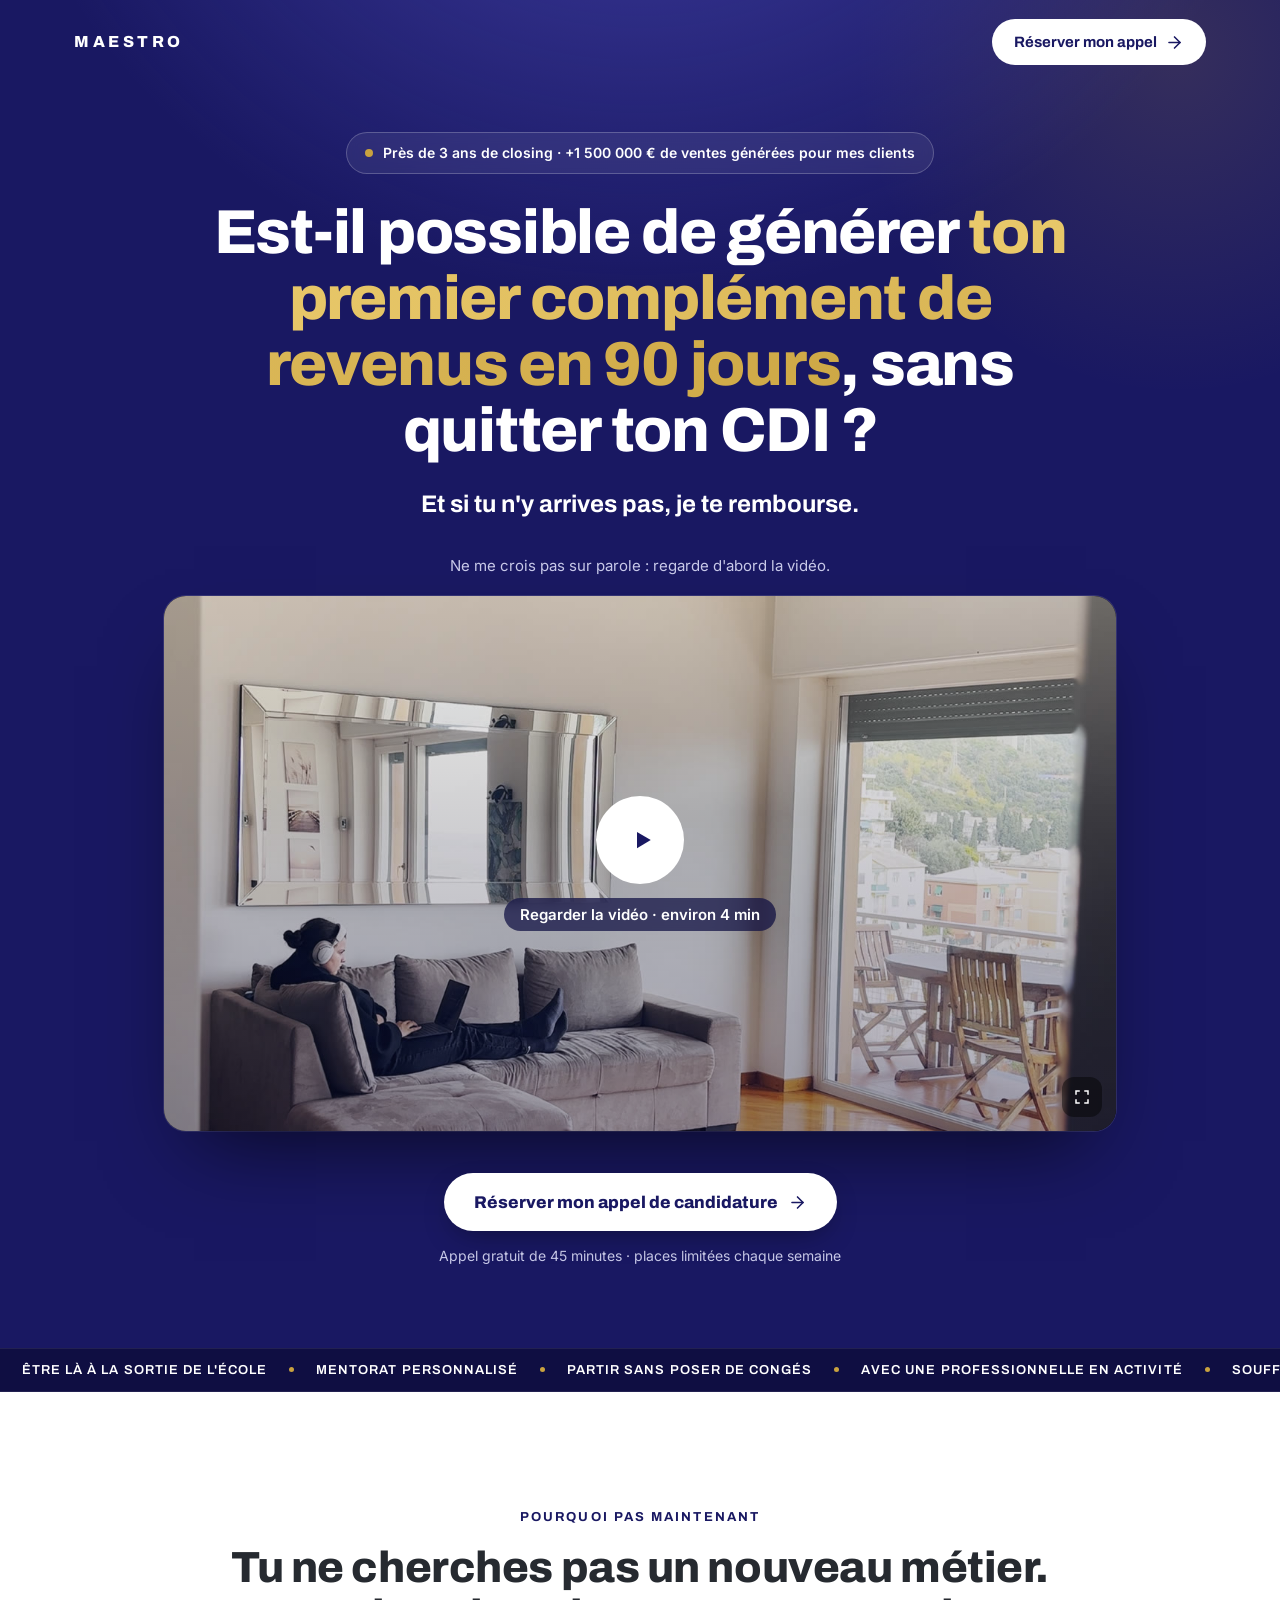
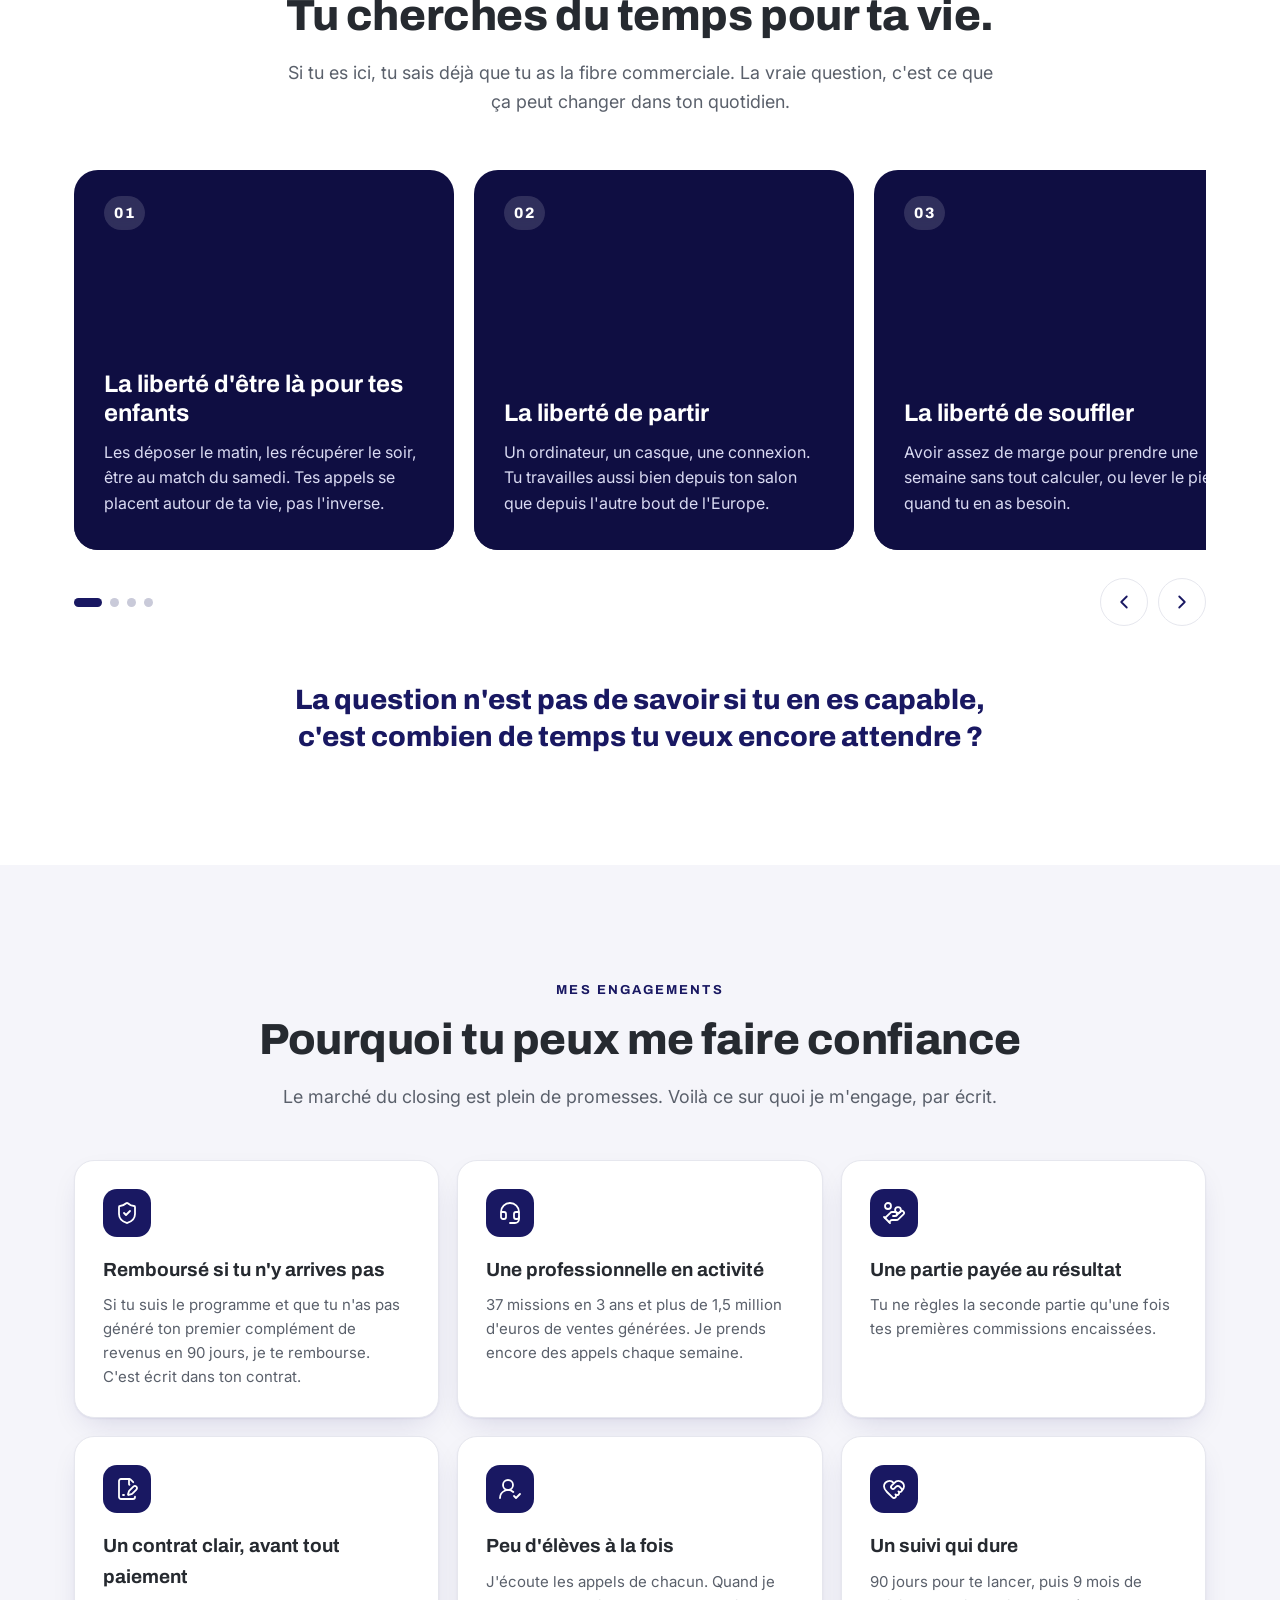
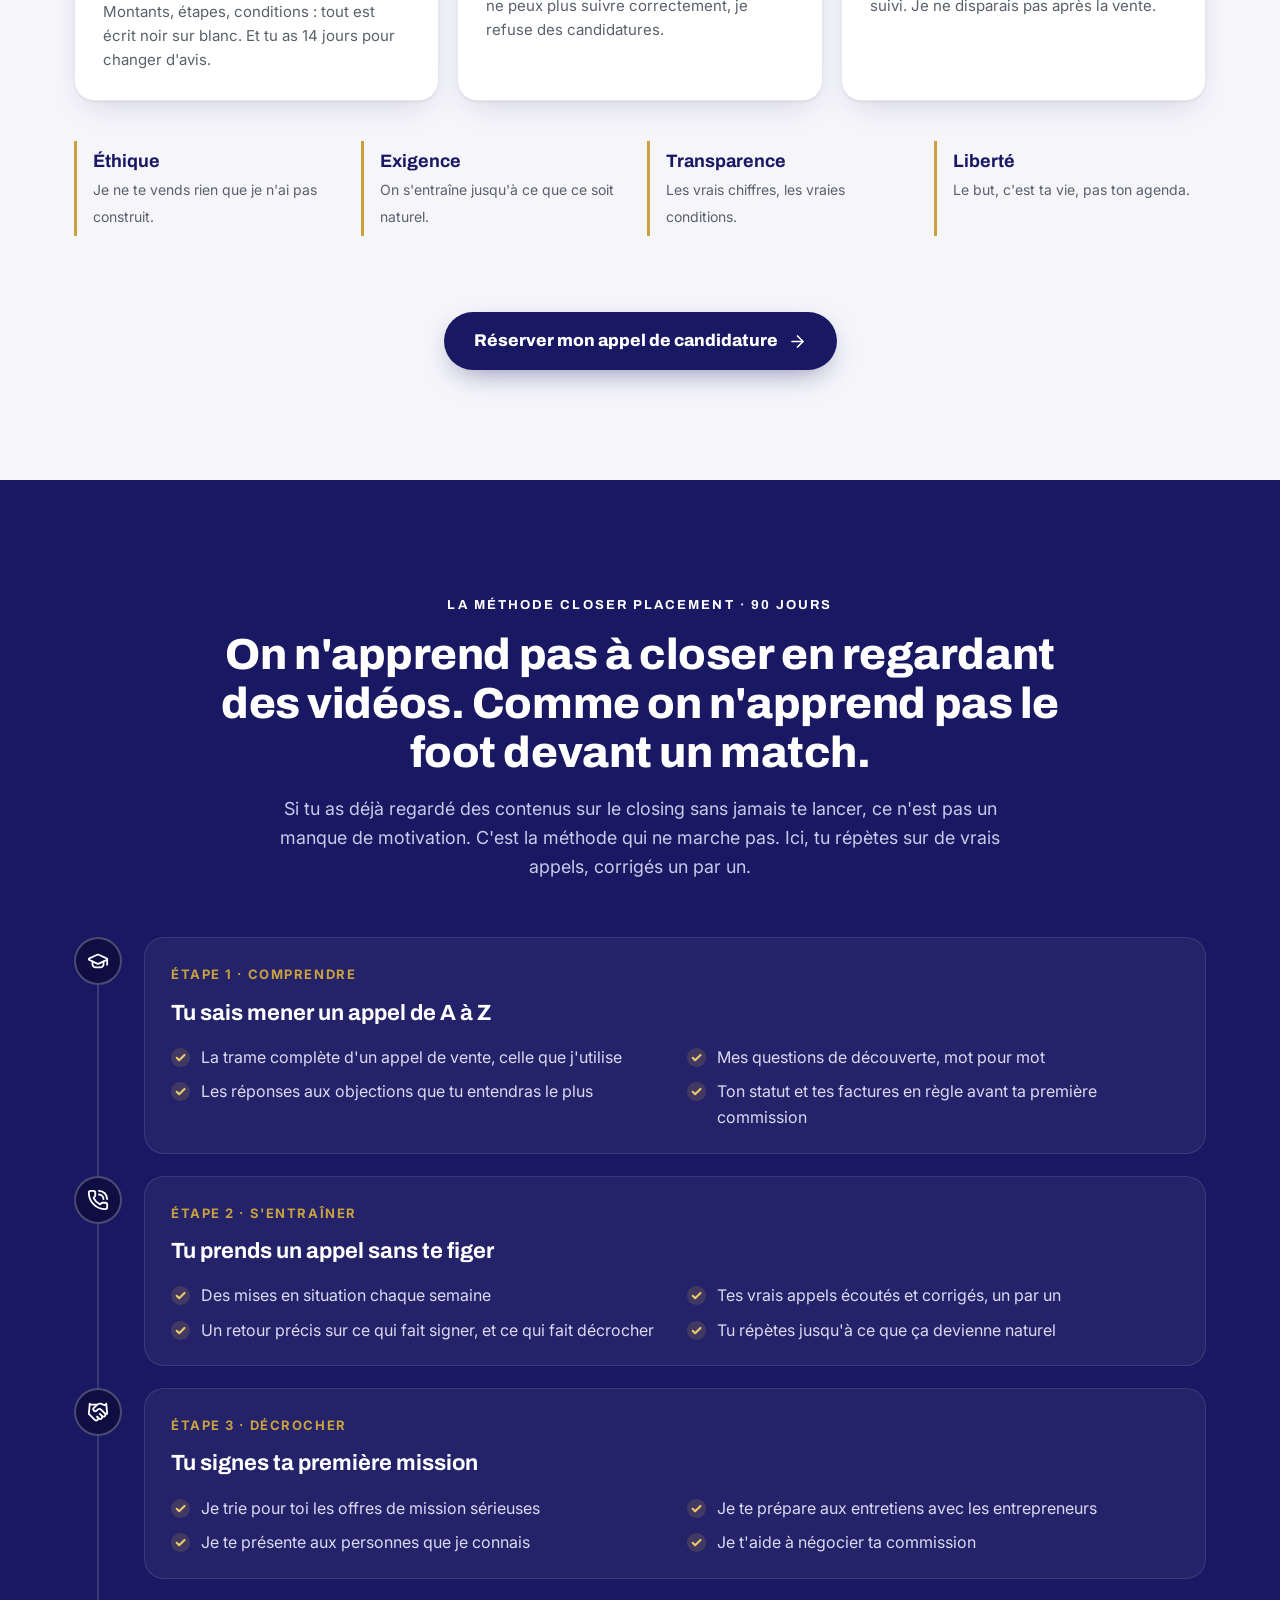
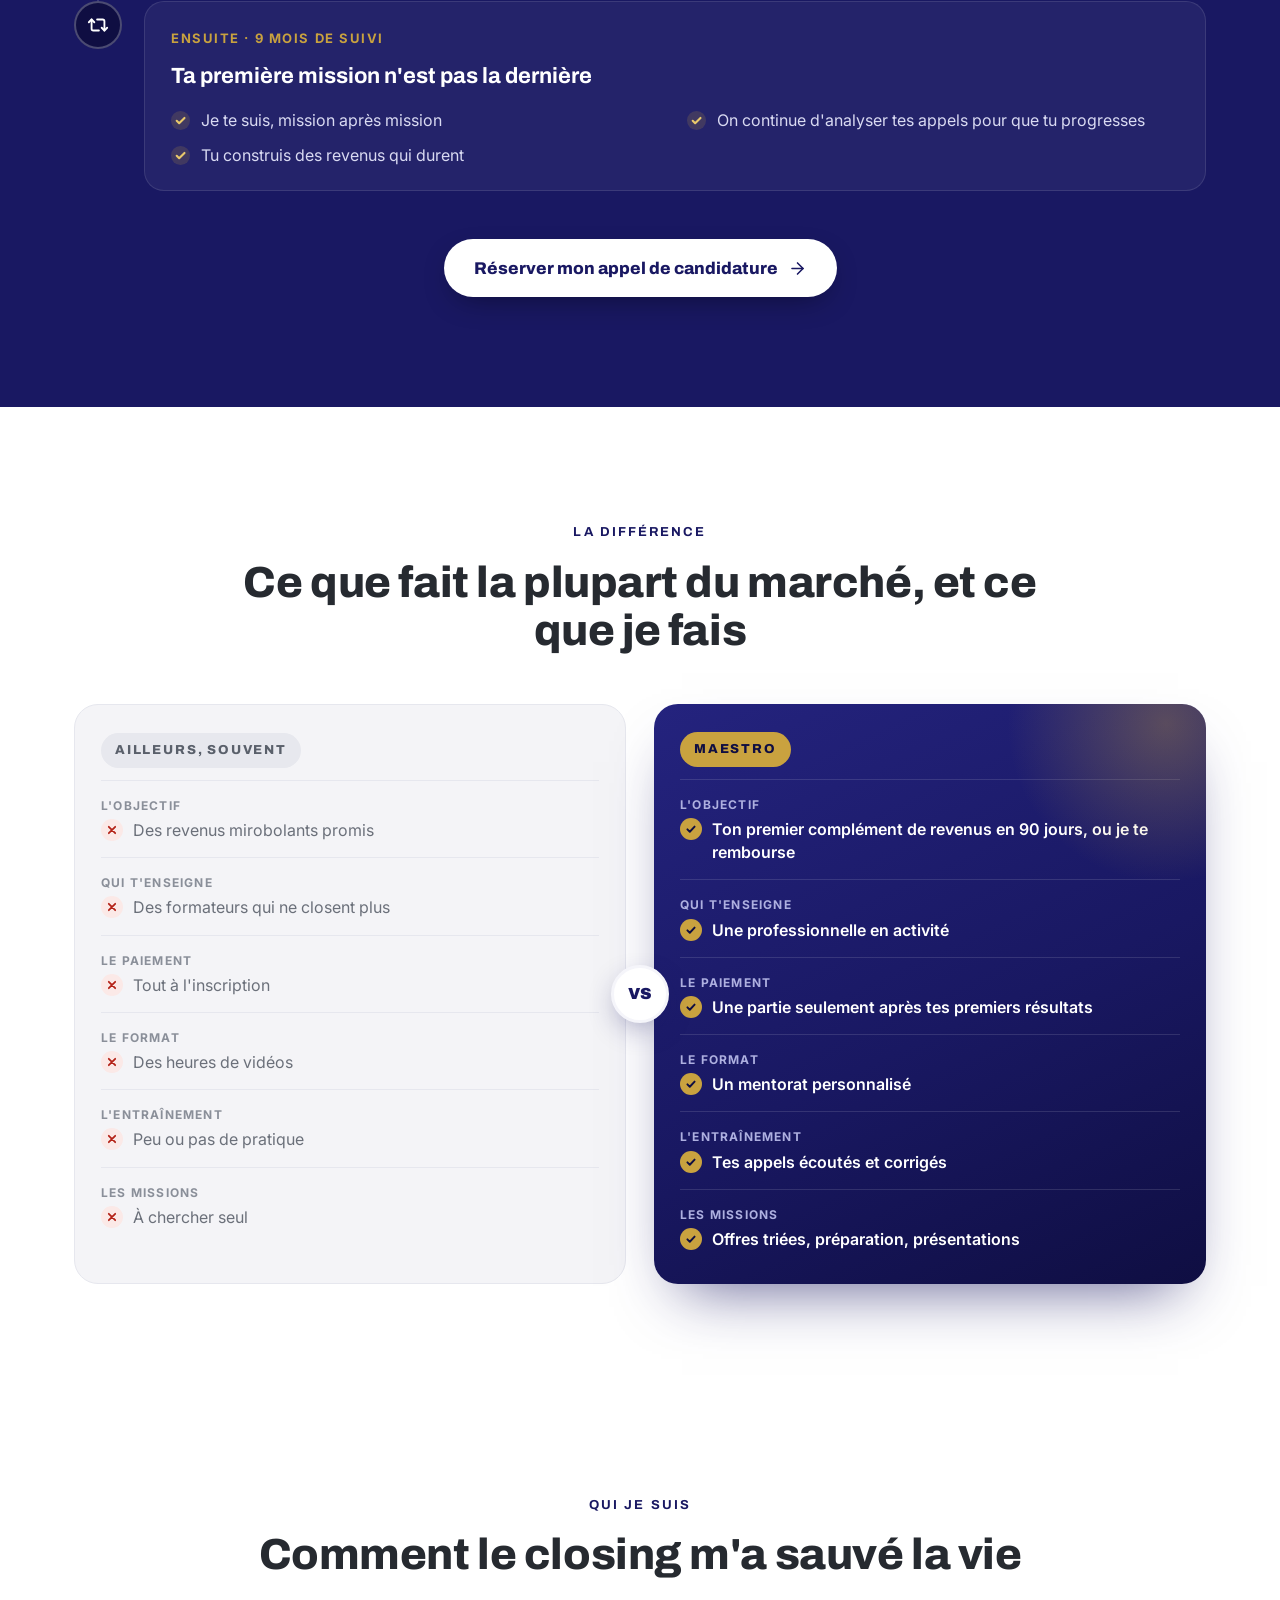
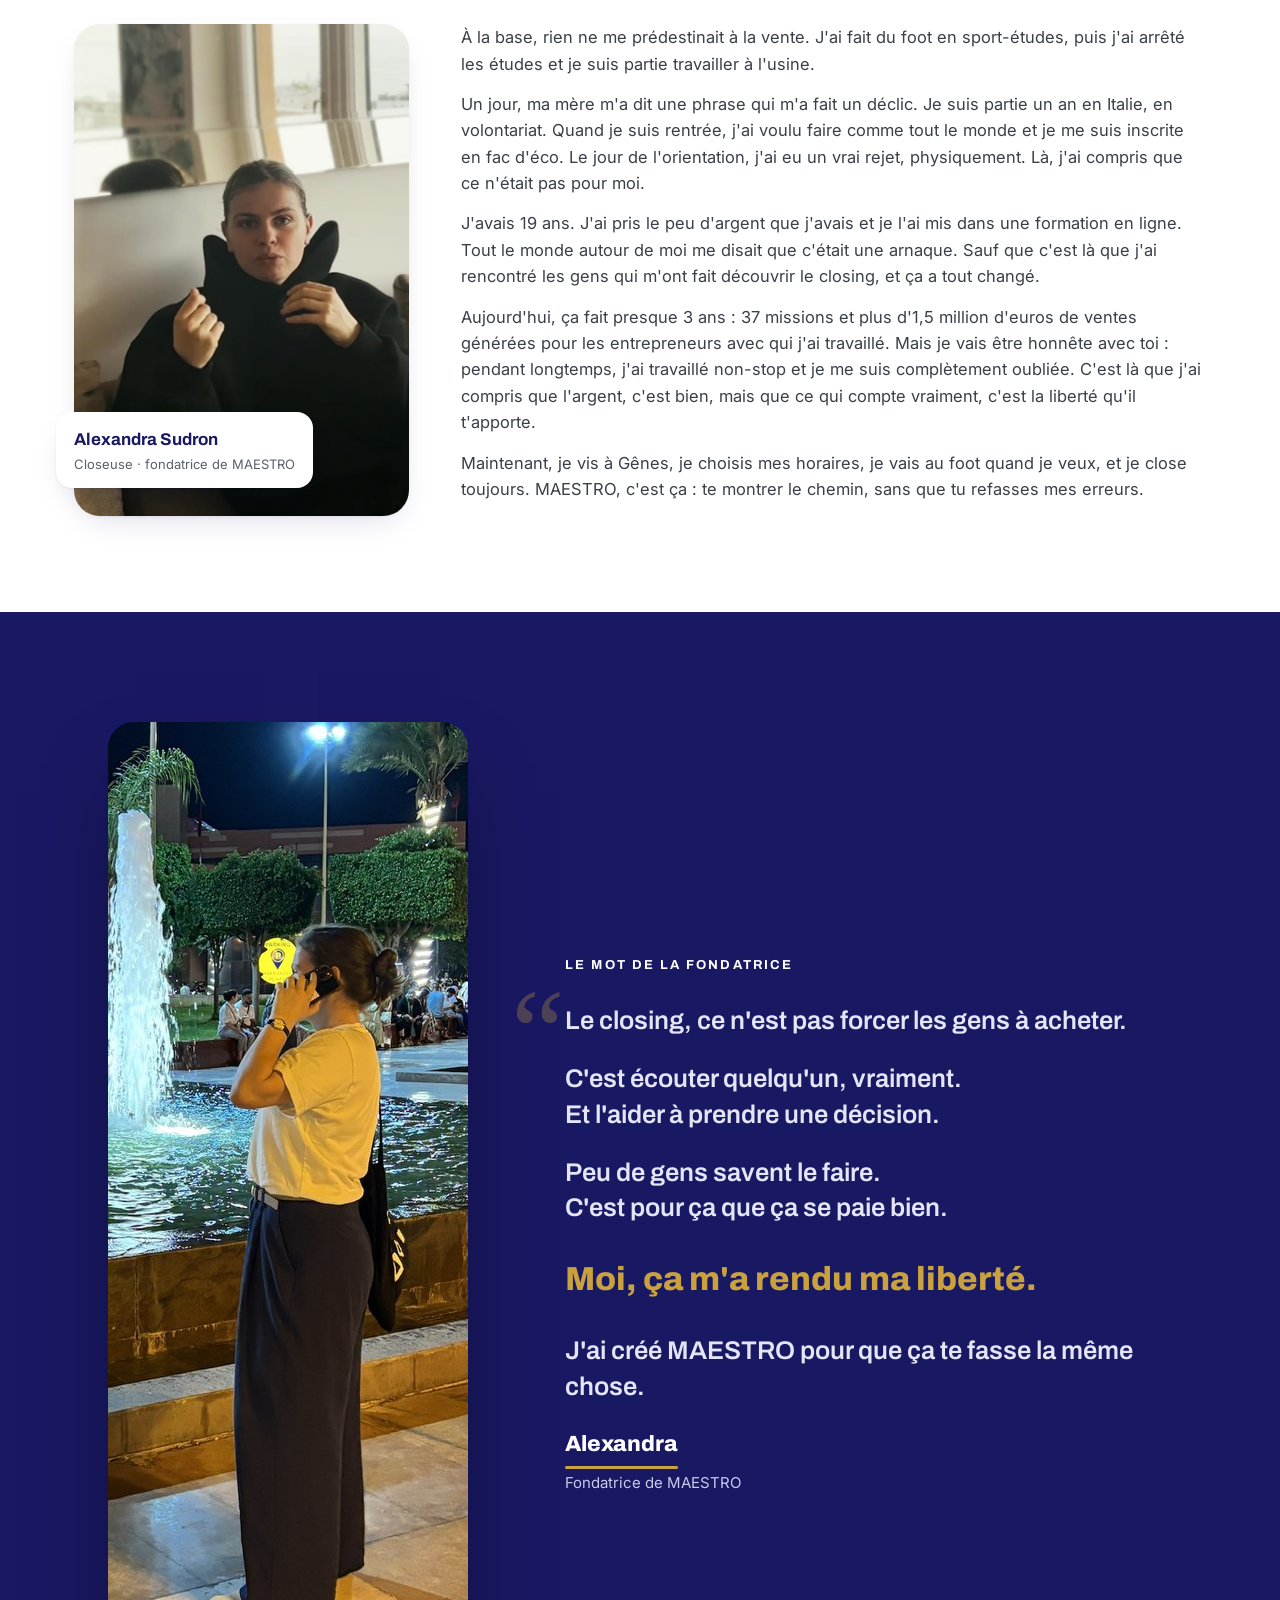
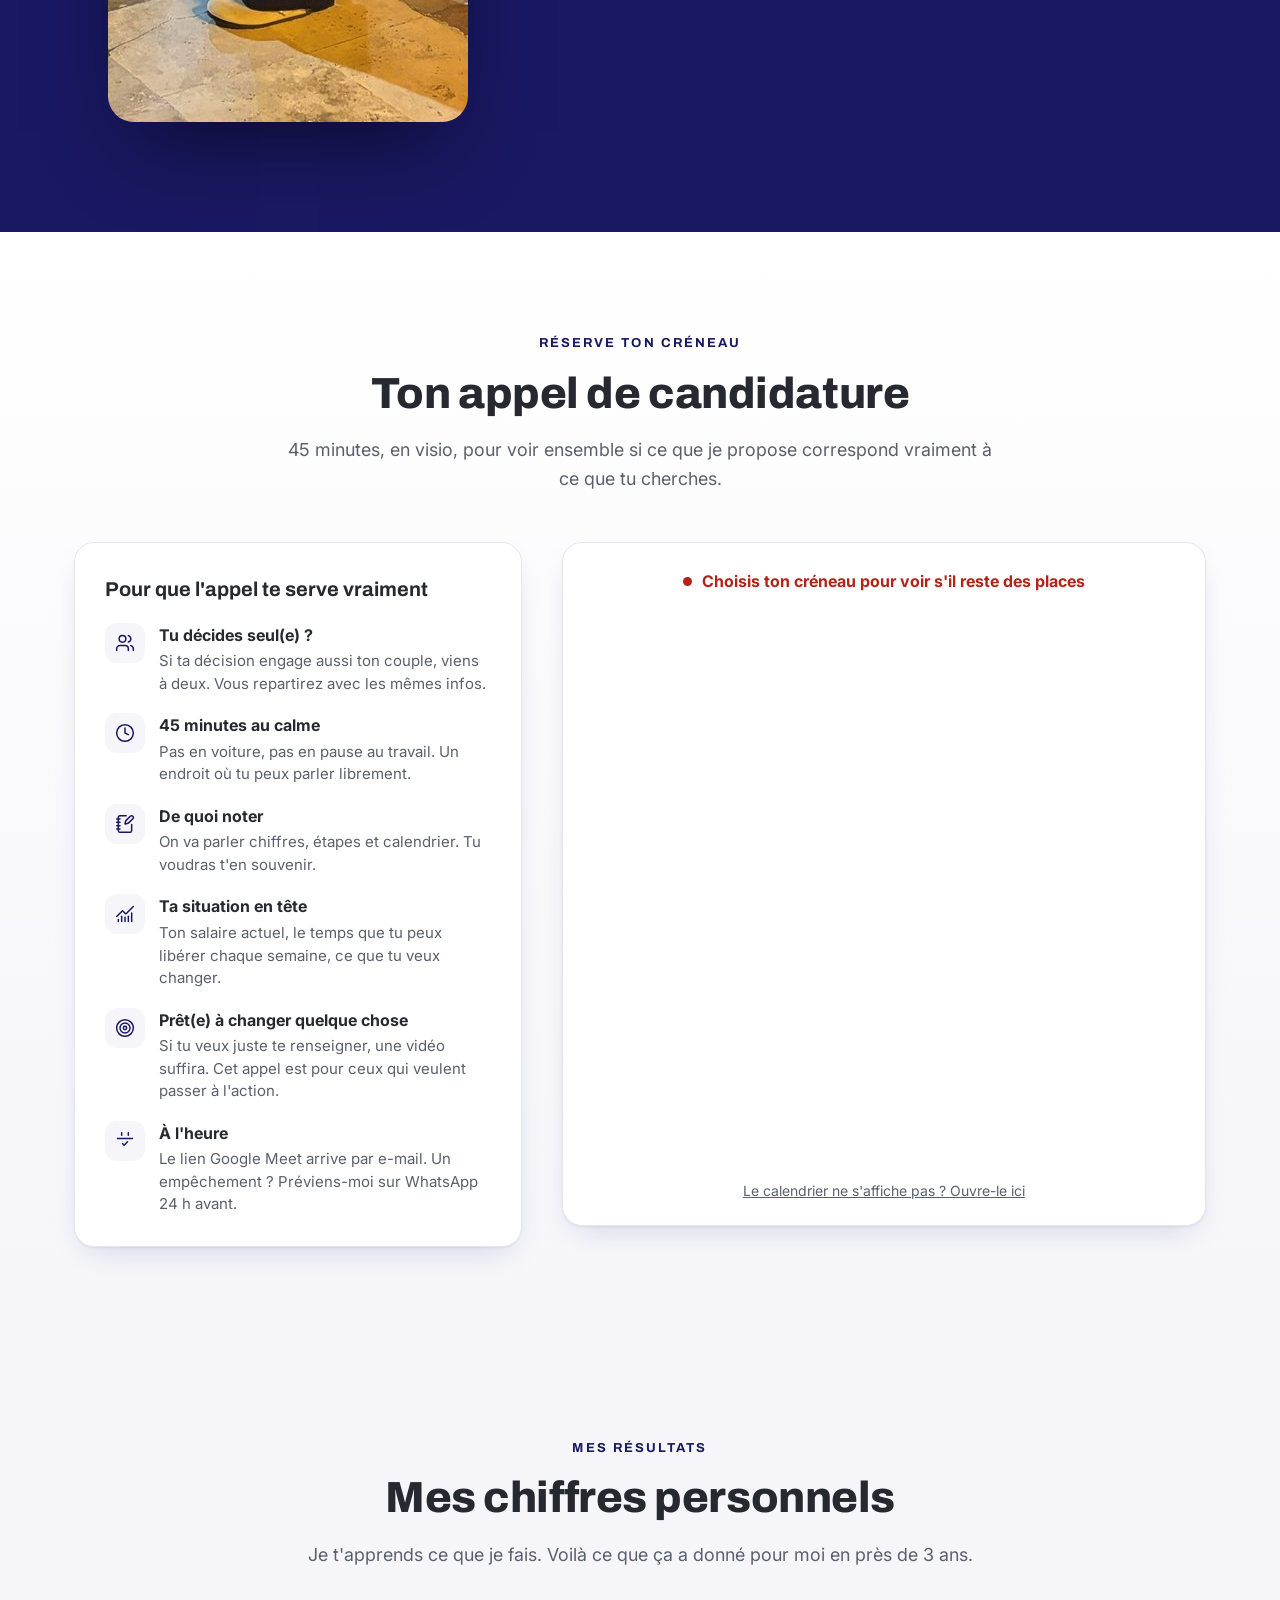
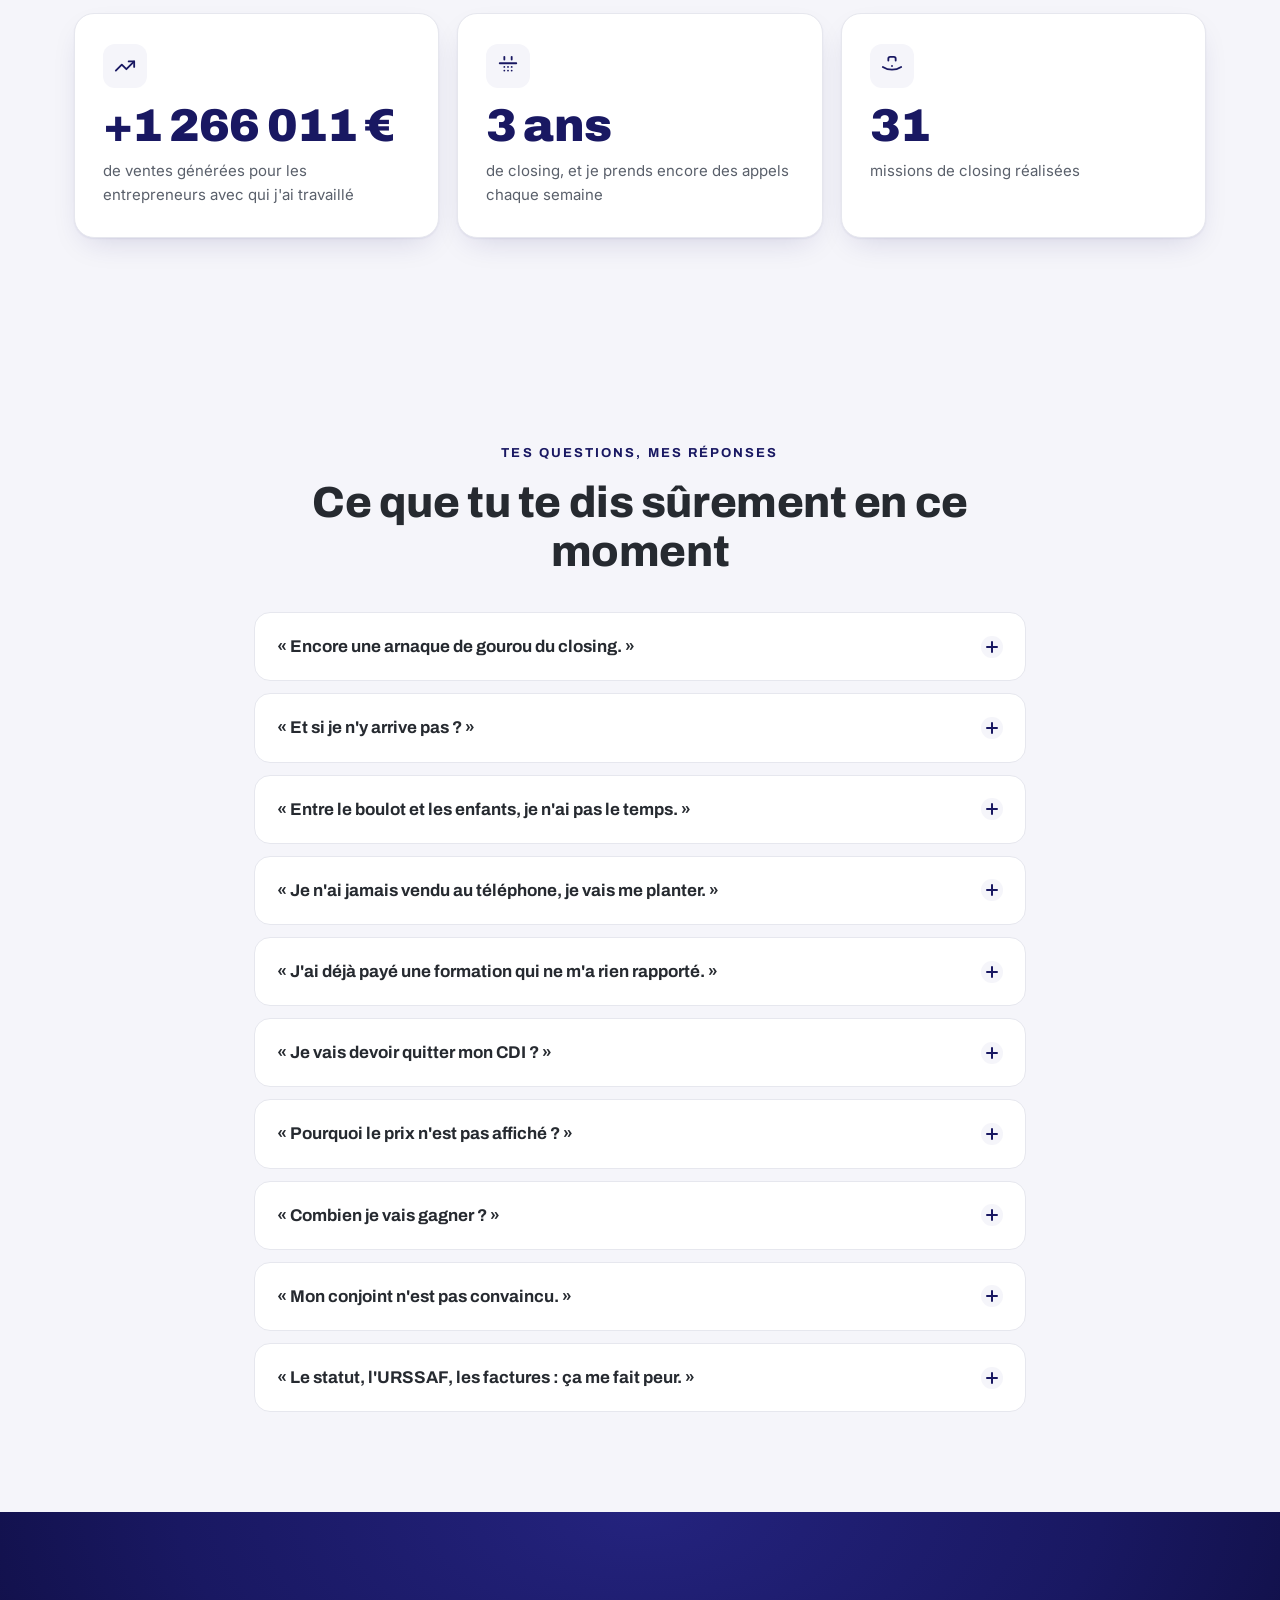
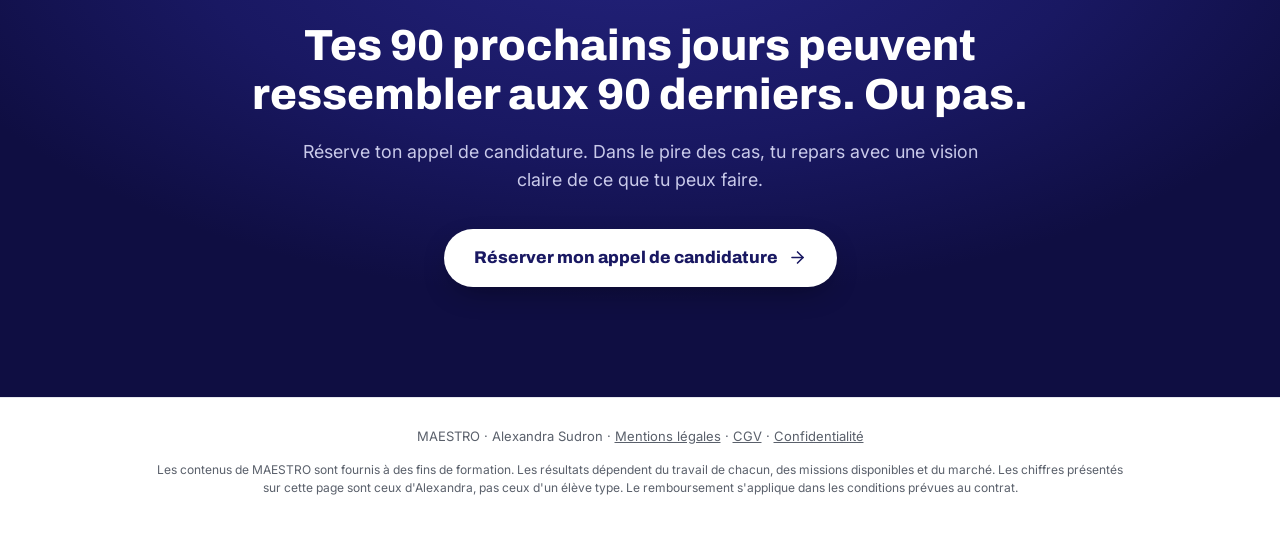
==== commit 8fc4cea8: "Réorganisation de la page + boutons de candidature après réassurance et méthode Co-Authored-By: Clau" ====
--- a/index.html
+++ b/index.html
@@ -8,7 +8,7 @@
 <meta name="description" content="Génère tes premiers compléments de revenus en closing en 90 jours, sans quitter ton CDI. Mentorat personnalisé avec une closeuse en activité.">
 <link rel="preconnect" href="https://fonts.googleapis.com">
 <link href="https://fonts.googleapis.com/css2?family=Archivo:wght@500;600;700;800;900&family=Inter:wght@400;500;600;700&display=swap" rel="stylesheet">
-<link rel="stylesheet" href="site.css?v=5">
+<link rel="stylesheet" href="site.css?v=6">
 </head>
 <body>
 
@@ -51,11 +51,135 @@
   </div>
 </div>
 
+<!-- Pourquoi pas maintenant : la liberté de… -->
+<section class="why" data-tone="light">
+  <div class="wrap">
+    <div class="head" data-reveal>
+      <span class="kicker">Pourquoi pas maintenant</span>
+      <h2>Tu ne cherches pas un nouveau métier. Tu cherches du temps pour ta vie.</h2>
+      <p class="lede">Si tu es ici, tu sais déjà que tu as la fibre commerciale. La vraie question, c'est ce que ça peut changer dans ton quotidien.</p>
+    </div>
+    <div class="slider" data-reveal>
+      <div class="slides" id="slides">
+        <article class="slide" style="--img:url('https://images.unsplash.com/photo-1758962036781-c0dc907aea7b?w=900&q=70&auto=format')"><span class="num">01</span><h3>La liberté d'être là pour tes enfants</h3><p>Les déposer le matin, les récupérer le soir, être au match du samedi. Tes appels se placent autour de ta vie, pas l'inverse.</p></article>
+        <article class="slide" style="--img:url('https://images.unsplash.com/photo-1507812984078-917a274065be?w=900&q=70&auto=format')"><span class="num">02</span><h3>La liberté de partir</h3><p>Un ordinateur, un casque, une connexion. Tu travailles aussi bien depuis ton salon que depuis l'autre bout de l'Europe.</p></article>
+        <article class="slide" style="--img:url('https://images.unsplash.com/photo-1737930218975-31708fdd43b5?w=900&q=70&auto=format')"><span class="num">03</span><h3>La liberté de souffler</h3><p>Avoir assez de marge pour prendre une semaine sans tout calculer, ou lever le pied quand tu en as besoin.</p></article>
+        <article class="slide" style="--img:url('https://images.unsplash.com/photo-1762920738995-f393efe82205?w=900&q=70&auto=format')"><span class="num">04</span><h3>La liberté de choisir</h3><p>Des revenus qui arrivent à côté de ton CDI. Ensuite, c'est toi qui décides si tu veux en faire ton métier à plein temps, et quand.</p></article>
+      </div>
+      <div class="slider-ui">
+        <div class="dots" id="dots"></div>
+        <div class="arrows">
+          <button type="button" class="sl-btn" id="prev" aria-label="Précédent"><svg aria-hidden="true" class="i i-chevron-left" xmlns="http://www.w3.org/2000/svg" viewBox="0 0 24 24" fill="none" stroke="currentColor" stroke-width="2" stroke-linecap="round" stroke-linejoin="round" > <path d="m15 18-6-6 6-6" /> </svg></button>
+          <button type="button" class="sl-btn" id="next" aria-label="Suivant"><svg aria-hidden="true" class="i i-chevron-right" xmlns="http://www.w3.org/2000/svg" viewBox="0 0 24 24" fill="none" stroke="currentColor" stroke-width="2" stroke-linecap="round" stroke-linejoin="round" > <path d="m9 18 6-6-6-6" /> </svg></button>
+        </div>
+      </div>
+    </div>
+    <p class="punch" data-reveal>La question n'est pas de savoir si tu en es capable, c'est combien de temps tu veux encore attendre ?</p>
+  </div>
+</section>
+
+<!-- Réassurance -->
+<section class="trust" data-tone="light">
+  <div class="wrap">
+    <div class="head" data-reveal>
+      <span class="kicker">Mes engagements</span>
+      <h2>Pourquoi tu peux me faire confiance</h2>
+      <p class="lede">Le marché du closing est plein de promesses. Voilà ce sur quoi je m'engage, par écrit.</p>
+    </div>
+    <div class="cards" data-stagger>
+      <div class="card" data-reveal><span class="ic"><svg aria-hidden="true" class="i i-shield-check" xmlns="http://www.w3.org/2000/svg" viewBox="0 0 24 24" fill="none" stroke="currentColor" stroke-width="2" stroke-linecap="round" stroke-linejoin="round" > <path d="M20 13c0 5-3.5 7.5-7.66 8.95a1 1 0 0 1-.67-.01C7.5 20.5 4 18 4 13V6a1 1 0 0 1 1-1c2 0 4.5-1.2 6.24-2.72a1.17 1.17 0 0 1 1.52 0C14.51 3.81 17 5 19 5a1 1 0 0 1 1 1z" /> <path d="m9 12 2 2 4-4" /> </svg></span><h3>Remboursé si tu n'y arrives pas</h3><p>Si tu suis le programme et que tu n'as pas généré ton premier complément de revenus en 90 jours, je te rembourse. C'est écrit dans ton contrat.</p></div>
+      <div class="card" data-reveal><span class="ic"><svg aria-hidden="true" class="i i-headset" xmlns="http://www.w3.org/2000/svg" viewBox="0 0 24 24" fill="none" stroke="currentColor" stroke-width="2" stroke-linecap="round" stroke-linejoin="round" > <path d="M3 11h3a2 2 0 0 1 2 2v3a2 2 0 0 1-2 2H5a2 2 0 0 1-2-2v-5Zm0 0a9 9 0 1 1 18 0m0 0v5a2 2 0 0 1-2 2h-1a2 2 0 0 1-2-2v-3a2 2 0 0 1 2-2h3Z" /> <path d="M21 16v2a4 4 0 0 1-4 4h-5" /> </svg></span><h3>Une professionnelle en activité</h3><p>37 missions en 3 ans et plus de 1,5 million d'euros de ventes générées. Je prends encore des appels chaque semaine.</p></div>
+      <div class="card" data-reveal><span class="ic"><svg aria-hidden="true" class="i i-hand-coins" xmlns="http://www.w3.org/2000/svg" viewBox="0 0 24 24" fill="none" stroke="currentColor" stroke-width="2" stroke-linecap="round" stroke-linejoin="round" > <path d="M11 15h2a2 2 0 1 0 0-4h-3c-.6 0-1.1.2-1.4.6L3 17" /> <path d="m7 21 1.6-1.4c.3-.4.8-.6 1.4-.6h4c1.1 0 2.1-.4 2.8-1.2l4.6-4.4a2 2 0 0 0-2.75-2.91l-4.2 3.9" /> <path d="m2 16 6 6" /> <circle cx="16" cy="9" r="2.9" /> <circle cx="6" cy="5" r="3" /> </svg></span><h3>Une partie payée au résultat</h3><p>Tu ne règles la seconde partie qu'une fois tes premières commissions encaissées.</p></div>
+      <div class="card" data-reveal><span class="ic"><svg aria-hidden="true" class="i i-file-signature" xmlns="http://www.w3.org/2000/svg" viewBox="0 0 24 24" fill="none" stroke="currentColor" stroke-width="2" stroke-linecap="round" stroke-linejoin="round" > <path d="M14.364 13.634a2 2 0 0 0-.506.854l-.837 2.87a.5.5 0 0 0 .62.62l2.87-.837a2 2 0 0 0 .854-.506l4.013-4.009a1 1 0 0 0-3.004-3.004z" /> <path d="M14.487 7.858A1 1 0 0 1 14 7V2" /> <path d="M20 19.645V20a2 2 0 0 1-2 2H6a2 2 0 0 1-2-2V4a2 2 0 0 1 2-2h8a2.4 2.4 0 0 1 1.704.706l2.516 2.516" /> <path d="M8 18h1" /> </svg></span><h3>Un contrat clair, avant tout paiement</h3><p>Montants, étapes, conditions : tout est écrit noir sur blanc. Et tu as 14 jours pour changer d'avis.</p></div>
+      <div class="card" data-reveal><span class="ic"><svg aria-hidden="true" class="i i-user-round-check" xmlns="http://www.w3.org/2000/svg" viewBox="0 0 24 24" fill="none" stroke="currentColor" stroke-width="2" stroke-linecap="round" stroke-linejoin="round" > <path d="M2 21a8 8 0 0 1 13.292-6" /> <circle cx="10" cy="8" r="5" /> <path d="m16 19 2 2 4-4" /> </svg></span><h3>Peu d'élèves à la fois</h3><p>J'écoute les appels de chacun. Quand je ne peux plus suivre correctement, je refuse des candidatures.</p></div>
+      <div class="card" data-reveal><span class="ic"><svg aria-hidden="true" class="i i-heart-handshake" xmlns="http://www.w3.org/2000/svg" viewBox="0 0 24 24" fill="none" stroke="currentColor" stroke-width="2" stroke-linecap="round" stroke-linejoin="round" > <path d="M19.414 14.414C21 12.828 22 11.5 22 9.5a5.5 5.5 0 0 0-9.591-3.676.6.6 0 0 1-.818.001A5.5 5.5 0 0 0 2 9.5c0 2.3 1.5 4 3 5.5l5.535 5.362a2 2 0 0 0 2.879.052 2.12 2.12 0 0 0-.004-3 2.124 2.124 0 1 0 3-3 2.124 2.124 0 0 0 3.004 0 2 2 0 0 0 0-2.828l-1.881-1.882a2.41 2.41 0 0 0-3.409 0l-1.71 1.71a2 2 0 0 1-2.828 0 2 2 0 0 1 0-2.828l2.823-2.762" /> </svg></span><h3>Un suivi qui dure</h3><p>90 jours pour te lancer, puis 9 mois de suivi. Je ne disparais pas après la vente.</p></div>
+    </div>
+    <div class="values" data-reveal>
+      <div><b>Éthique</b><span>Je ne te vends rien que je n'ai pas construit.</span></div>
+      <div><b>Exigence</b><span>On s'entraîne jusqu'à ce que ce soit naturel.</span></div>
+      <div><b>Transparence</b><span>Les vrais chiffres, les vraies conditions.</span></div>
+      <div><b>Liberté</b><span>Le but, c'est ta vie, pas ton agenda.</span></div>
+    </div>
+    <div class="cta-row" data-reveal><a class="btn btn-blue" href="#reserver"><span>Réserver mon appel de candidature</span><svg aria-hidden="true" class="i i-arrow-right" xmlns="http://www.w3.org/2000/svg" viewBox="0 0 24 24" fill="none" stroke="currentColor" stroke-width="2" stroke-linecap="round" stroke-linejoin="round" > <path d="M5 12h14" /> <path d="m12 5 7 7-7 7" /> </svg></a></div>
+  </div>
+</section>
+
+<!-- Méthode -->
+<section class="method" id="methode" data-tone="dark">
+  <div class="wrap">
+    <div class="head" data-reveal>
+      <span class="kicker">La méthode Closer Placement · 90 jours</span>
+      <h2>On n'apprend pas à closer en regardant des vidéos. Comme on n'apprend pas le foot devant un match.</h2>
+      <p class="lede">Si tu as déjà regardé des contenus sur le closing sans jamais te lancer, ce n'est pas un manque de motivation. C'est la méthode qui ne marche pas. Ici, tu répètes sur de vrais appels, corrigés un par un.</p>
+    </div>
+    <ol class="timeline" id="timeline">
+      <li data-reveal><span class="tl-dot"><svg aria-hidden="true" class="i i-graduation-cap" xmlns="http://www.w3.org/2000/svg" viewBox="0 0 24 24" fill="none" stroke="currentColor" stroke-width="2" stroke-linecap="round" stroke-linejoin="round" > <path d="M21.42 10.922a1 1 0 0 0-.019-1.838L12.83 5.18a2 2 0 0 0-1.66 0L2.6 9.08a1 1 0 0 0 0 1.832l8.57 3.908a2 2 0 0 0 1.66 0z" /> <path d="M22 10v6" /> <path d="M6 12.5V16a6 3 0 0 0 12 0v-3.5" /> </svg></span><div class="tl-card"><span class="tl-k">Étape 1 · Comprendre</span><h3>Tu sais mener un appel de A à Z</h3><ul class="ticks"><li>La trame complète d'un appel de vente, celle que j'utilise</li><li>Mes questions de découverte, mot pour mot</li><li>Les réponses aux objections que tu entendras le plus</li><li>Ton statut et tes factures en règle avant ta première commission</li></ul></div></li>
+      <li data-reveal><span class="tl-dot"><svg aria-hidden="true" class="i i-phone-call" xmlns="http://www.w3.org/2000/svg" viewBox="0 0 24 24" fill="none" stroke="currentColor" stroke-width="2" stroke-linecap="round" stroke-linejoin="round" > <path d="M13 2a9 9 0 0 1 9 9" /> <path d="M13 6a5 5 0 0 1 5 5" /> <path d="M13.832 16.568a1 1 0 0 0 1.213-.303l.355-.465A2 2 0 0 1 17 15h3a2 2 0 0 1 2 2v3a2 2 0 0 1-2 2A18 18 0 0 1 2 4a2 2 0 0 1 2-2h3a2 2 0 0 1 2 2v3a2 2 0 0 1-.8 1.6l-.468.351a1 1 0 0 0-.292 1.233 14 14 0 0 0 6.392 6.384" /> </svg></span><div class="tl-card"><span class="tl-k">Étape 2 · S'entraîner</span><h3>Tu prends un appel sans te figer</h3><ul class="ticks"><li>Des mises en situation chaque semaine</li><li>Tes vrais appels écoutés et corrigés, un par un</li><li>Un retour précis sur ce qui fait signer, et ce qui fait décrocher</li><li>Tu répètes jusqu'à ce que ça devienne naturel</li></ul></div></li>
+      <li data-reveal><span class="tl-dot"><svg aria-hidden="true" class="i i-handshake" xmlns="http://www.w3.org/2000/svg" viewBox="0 0 24 24" fill="none" stroke="currentColor" stroke-width="2" stroke-linecap="round" stroke-linejoin="round" > <path d="m11 17 2 2a1 1 0 1 0 3-3" /> <path d="m14 14 2.5 2.5a1 1 0 1 0 3-3l-3.88-3.88a3 3 0 0 0-4.24 0l-.88.88a1 1 0 1 1-3-3l2.81-2.81a5.79 5.79 0 0 1 7.06-.87l.47.28a2 2 0 0 0 1.42.25L21 4" /> <path d="m21 3 1 11h-2" /> <path d="M3 3 2 14l6.5 6.5a1 1 0 1 0 3-3" /> <path d="M3 4h8" /> </svg></span><div class="tl-card"><span class="tl-k">Étape 3 · Décrocher</span><h3>Tu signes ta première mission</h3><ul class="ticks"><li>Je trie pour toi les offres de mission sérieuses</li><li>Je te prépare aux entretiens avec les entrepreneurs</li><li>Je te présente aux personnes que je connais</li><li>Je t'aide à négocier ta commission</li></ul></div></li>
+      <li data-reveal><span class="tl-dot"><svg aria-hidden="true" class="i i-repeat-2" xmlns="http://www.w3.org/2000/svg" viewBox="0 0 24 24" fill="none" stroke="currentColor" stroke-width="2" stroke-linecap="round" stroke-linejoin="round" > <path d="m2 9 3-3 3 3" /> <path d="M13 18H7a2 2 0 0 1-2-2V6" /> <path d="m22 15-3 3-3-3" /> <path d="M11 6h6a2 2 0 0 1 2 2v10" /> </svg></span><div class="tl-card"><span class="tl-k">Ensuite · 9 mois de suivi</span><h3>Ta première mission n'est pas la dernière</h3><ul class="ticks"><li>Je te suis, mission après mission</li><li>On continue d'analyser tes appels pour que tu progresses</li><li>Tu construis des revenus qui durent</li></ul></div></li>
+    </ol>
+    <div class="cta-row" data-reveal><a class="btn btn-light" href="#reserver"><span>Réserver mon appel de candidature</span><svg aria-hidden="true" class="i i-arrow-right" xmlns="http://www.w3.org/2000/svg" viewBox="0 0 24 24" fill="none" stroke="currentColor" stroke-width="2" stroke-linecap="round" stroke-linejoin="round" > <path d="M5 12h14" /> <path d="m12 5 7 7-7 7" /> </svg></a></div>
+  </div>
+</section>
+
+<!-- La différence -->
+<section class="diff" data-tone="light">
+  <div class="wrap">
+    <div class="head" data-reveal>
+      <span class="kicker">La différence</span>
+      <h2>Ce que fait la plupart du marché, et ce que je fais</h2>
+    </div>
+    <div class="versus" data-stagger>
+      <div class="vs-col vs-no" data-reveal="left"><div class="vs-top"><span class="vs-tag">Ailleurs, souvent</span></div><ul><li><span class="lbl">L'objectif</span><span class="val"><svg class="mk" viewBox="0 0 20 20" aria-hidden="true"><path d="M6 6l8 8M14 6l-8 8" fill="none" stroke="currentColor" stroke-width="2.2" stroke-linecap="round"/></svg>Des revenus mirobolants promis</span></li><li><span class="lbl">Qui t'enseigne</span><span class="val"><svg class="mk" viewBox="0 0 20 20" aria-hidden="true"><path d="M6 6l8 8M14 6l-8 8" fill="none" stroke="currentColor" stroke-width="2.2" stroke-linecap="round"/></svg>Des formateurs qui ne closent plus</span></li><li><span class="lbl">Le paiement</span><span class="val"><svg class="mk" viewBox="0 0 20 20" aria-hidden="true"><path d="M6 6l8 8M14 6l-8 8" fill="none" stroke="currentColor" stroke-width="2.2" stroke-linecap="round"/></svg>Tout à l'inscription</span></li><li><span class="lbl">Le format</span><span class="val"><svg class="mk" viewBox="0 0 20 20" aria-hidden="true"><path d="M6 6l8 8M14 6l-8 8" fill="none" stroke="currentColor" stroke-width="2.2" stroke-linecap="round"/></svg>Des heures de vidéos</span></li><li><span class="lbl">L'entraînement</span><span class="val"><svg class="mk" viewBox="0 0 20 20" aria-hidden="true"><path d="M6 6l8 8M14 6l-8 8" fill="none" stroke="currentColor" stroke-width="2.2" stroke-linecap="round"/></svg>Peu ou pas de pratique</span></li><li><span class="lbl">Les missions</span><span class="val"><svg class="mk" viewBox="0 0 20 20" aria-hidden="true"><path d="M6 6l8 8M14 6l-8 8" fill="none" stroke="currentColor" stroke-width="2.2" stroke-linecap="round"/></svg>À chercher seul</span></li></ul></div>
+      <div class="vs-badge" aria-hidden="true">VS</div>
+      <div class="vs-col vs-yes" data-reveal="right"><div class="vs-top"><span class="vs-tag">MAESTRO</span></div><ul><li><span class="lbl">L'objectif</span><span class="val"><svg class="mk" viewBox="0 0 20 20" aria-hidden="true"><path d="M5.5 10.4l3 3 6-6.4" fill="none" stroke="currentColor" stroke-width="2.4" stroke-linecap="round" stroke-linejoin="round"/></svg>Ton premier complément de revenus en 90 jours, ou je te rembourse</span></li><li><span class="lbl">Qui t'enseigne</span><span class="val"><svg class="mk" viewBox="0 0 20 20" aria-hidden="true"><path d="M5.5 10.4l3 3 6-6.4" fill="none" stroke="currentColor" stroke-width="2.4" stroke-linecap="round" stroke-linejoin="round"/></svg>Une professionnelle en activité</span></li><li><span class="lbl">Le paiement</span><span class="val"><svg class="mk" viewBox="0 0 20 20" aria-hidden="true"><path d="M5.5 10.4l3 3 6-6.4" fill="none" stroke="currentColor" stroke-width="2.4" stroke-linecap="round" stroke-linejoin="round"/></svg>Une partie seulement après tes premiers résultats</span></li><li><span class="lbl">Le format</span><span class="val"><svg class="mk" viewBox="0 0 20 20" aria-hidden="true"><path d="M5.5 10.4l3 3 6-6.4" fill="none" stroke="currentColor" stroke-width="2.4" stroke-linecap="round" stroke-linejoin="round"/></svg>Un mentorat personnalisé</span></li><li><span class="lbl">L'entraînement</span><span class="val"><svg class="mk" viewBox="0 0 20 20" aria-hidden="true"><path d="M5.5 10.4l3 3 6-6.4" fill="none" stroke="currentColor" stroke-width="2.4" stroke-linecap="round" stroke-linejoin="round"/></svg>Tes appels écoutés et corrigés</span></li><li><span class="lbl">Les missions</span><span class="val"><svg class="mk" viewBox="0 0 20 20" aria-hidden="true"><path d="M5.5 10.4l3 3 6-6.4" fill="none" stroke="currentColor" stroke-width="2.4" stroke-linecap="round" stroke-linejoin="round"/></svg>Offres triées, préparation, présentations</span></li></ul></div>
+    </div>
+  </div>
+</section>
+
+<!-- Qui je suis -->
+<section class="about" data-tone="light">
+  <div class="wrap">
+    <div class="head" data-reveal>
+      <span class="kicker">Qui je suis</span>
+      <h2>Comment le closing m'a sauvé la vie</h2>
+    </div>
+    <div class="about-in">
+      <figure class="about-photo" data-reveal="left"><img src="alexandra-profil.jpg" width="800" height="1000" alt="Portrait d'Alexandra Sudron" loading="lazy"><figcaption><b>Alexandra Sudron</b><span>Closeuse · fondatrice de MAESTRO</span></figcaption></figure>
+      <div class="about-txt" data-reveal="right">
+        <p>À la base, rien ne me prédestinait à la vente. J'ai fait du foot en sport-études, puis j'ai arrêté les études et je suis partie travailler à l'usine.</p>
+        <p>Un jour, ma mère m'a dit une phrase qui m'a fait un déclic. Je suis partie un an en Italie, en volontariat. Quand je suis rentrée, j'ai voulu faire comme tout le monde et je me suis inscrite en fac d'éco. Le jour de l'orientation, j'ai eu un vrai rejet, physiquement. Là, j'ai compris que ce n'était pas pour moi.</p>
+        <p>J'avais 19 ans. J'ai pris le peu d'argent que j'avais et je l'ai mis dans une formation en ligne. Tout le monde autour de moi me disait que c'était une arnaque. Sauf que c'est là que j'ai rencontré les gens qui m'ont fait découvrir le closing, et ça a tout changé.</p>
+        <p>Aujourd'hui, ça fait presque 3 ans : 37 missions et plus d'1,5 million d'euros de ventes générées pour les entrepreneurs avec qui j'ai travaillé. Mais je vais être honnête avec toi : pendant longtemps, j'ai travaillé non-stop et je me suis complètement oubliée. C'est là que j'ai compris que l'argent, c'est bien, mais que ce qui compte vraiment, c'est la liberté qu'il t'apporte.</p>
+        <p>Maintenant, je vis à Gênes, je choisis mes horaires, je vais au foot quand je veux, et je close toujours. MAESTRO, c'est ça : te montrer le chemin, sans que tu refasses mes erreurs.</p>
+      </div>
+    </div>
+  </div>
+</section>
+
+<!-- Le mot de la fondatrice -->
+<section class="word" data-tone="dark">
+  <div class="wrap word-in">
+    <figure class="word-photo" data-reveal="left"><img src="alexandra-maroc.jpg" width="800" height="1000" alt="Alexandra au téléphone devant une fontaine, de nuit" loading="lazy"></figure>
+    <div class="word-txt">
+      <span class="kicker" data-reveal>Le mot de la fondatrice</span>
+      <div class="lines" data-stagger>
+        <p data-reveal>Le closing, ce n'est pas forcer les gens à acheter.</p>
+        <p data-reveal>C'est écouter quelqu'un, vraiment.<br>Et l'aider à prendre une décision.</p>
+        <p data-reveal>Peu de gens savent le faire.<br>C'est pour ça que ça se paie bien.</p>
+        <p class="gold" data-reveal>Moi, ça m'a rendu ma liberté.</p>
+        <p data-reveal>J'ai créé MAESTRO pour que ça te fasse la même chose.</p>
+      </div>
+      <p class="sign" data-reveal><span class="sig">Alexandra</span>Fondatrice de MAESTRO</p>
+    </div>
+  </div>
+</section>
+
 <!-- RÉSERVATION -->
 <section class="book" id="reserver" data-tone="light">
   <div class="wrap">
     <div class="head" data-reveal>
-      <span class="kicker">Étape 1 · Réserve ton créneau</span>
+      <span class="kicker">Réserve ton créneau</span>
       <h2>Ton appel de candidature</h2>
       <p class="lede">45 minutes, en visio, pour voir ensemble si ce que je propose correspond vraiment à ce que tu cherches.</p>
     </div>
@@ -92,129 +216,6 @@
       <div class="stat" data-reveal><span class="stat-ic"><svg aria-hidden="true" class="i i-trending-up" xmlns="http://www.w3.org/2000/svg" viewBox="0 0 24 24" fill="none" stroke="currentColor" stroke-width="2" stroke-linecap="round" stroke-linejoin="round" > <path d="M16 7h6v6" /> <path d="m22 7-8.5 8.5-5-5L2 17" /> </svg></span><b data-count="1500000" data-prefix="+" data-suffix=" €">+1 500 000 €</b><span>de ventes générées pour les entrepreneurs avec qui j'ai travaillé</span></div>
       <div class="stat" data-reveal><span class="stat-ic"><svg aria-hidden="true" class="i i-calendar-days" xmlns="http://www.w3.org/2000/svg" viewBox="0 0 24 24" fill="none" stroke="currentColor" stroke-width="2" stroke-linecap="round" stroke-linejoin="round" > <path d="M8 2v3" /> <path d="M16 2v3" /> <rect x="3" y="3" rx="2" /> <path d="M3 9h18" /> <path d="M8 13h.01" /> <path d="M12 13h.01" /> <path d="M16 13h.01" /> <path d="M8 17h.01" /> <path d="M12 17h.01" /> <path d="M16 17h.01" /> </svg></span><b data-count="3" data-suffix=" ans">3 ans</b><span>de closing, et je prends encore des appels chaque semaine</span></div>
       <div class="stat" data-reveal><span class="stat-ic"><svg aria-hidden="true" class="i i-briefcase-business" xmlns="http://www.w3.org/2000/svg" viewBox="0 0 24 24" fill="none" stroke="currentColor" stroke-width="2" stroke-linecap="round" stroke-linejoin="round" > <path d="M12 12h.01" /> <path d="M16 6V4a2 2 0 0 0-2-2h-4a2 2 0 0 0-2 2v2" /> <path d="M22 13a18.15 18.15 0 0 1-20 0" /> <rect x="2" y="6" rx="2" /> </svg></span><b data-count="37">37</b><span>missions de closing réalisées</span></div>
-    </div>
-  </div>
-</section>
-
-<!-- Pourquoi pas maintenant : la liberté de… -->
-<section class="why" data-tone="light">
-  <div class="wrap">
-    <div class="head" data-reveal>
-      <span class="kicker">Pourquoi pas maintenant</span>
-      <h2>Tu ne cherches pas un nouveau métier. Tu cherches du temps pour ta vie.</h2>
-      <p class="lede">Si tu es ici, tu sais déjà que tu as la fibre commerciale. La vraie question, c'est ce que ça peut changer dans ton quotidien.</p>
-    </div>
-    <div class="slider" data-reveal>
-      <div class="slides" id="slides">
-        <article class="slide" style="--img:url('https://images.unsplash.com/photo-1758962036781-c0dc907aea7b?w=900&q=70&auto=format')"><span class="num">01</span><h3>La liberté d'être là pour tes enfants</h3><p>Les déposer le matin, les récupérer le soir, être au match du samedi. Tes appels se placent autour de ta vie, pas l'inverse.</p></article>
-        <article class="slide" style="--img:url('https://images.unsplash.com/photo-1507812984078-917a274065be?w=900&q=70&auto=format')"><span class="num">02</span><h3>La liberté de partir</h3><p>Un ordinateur, un casque, une connexion. Tu travailles aussi bien depuis ton salon que depuis l'autre bout de l'Europe.</p></article>
-        <article class="slide" style="--img:url('https://images.unsplash.com/photo-1737930218975-31708fdd43b5?w=900&q=70&auto=format')"><span class="num">03</span><h3>La liberté de souffler</h3><p>Avoir assez de marge pour prendre une semaine sans tout calculer, ou lever le pied quand tu en as besoin.</p></article>
-        <article class="slide" style="--img:url('https://images.unsplash.com/photo-1762920738995-f393efe82205?w=900&q=70&auto=format')"><span class="num">04</span><h3>La liberté de choisir</h3><p>Des revenus qui arrivent à côté de ton CDI. Ensuite, c'est toi qui décides si tu veux en faire ton métier à plein temps, et quand.</p></article>
-      </div>
-      <div class="slider-ui">
-        <div class="dots" id="dots"></div>
-        <div class="arrows">
-          <button type="button" class="sl-btn" id="prev" aria-label="Précédent"><svg aria-hidden="true" class="i i-chevron-left" xmlns="http://www.w3.org/2000/svg" viewBox="0 0 24 24" fill="none" stroke="currentColor" stroke-width="2" stroke-linecap="round" stroke-linejoin="round" > <path d="m15 18-6-6 6-6" /> </svg></button>
-          <button type="button" class="sl-btn" id="next" aria-label="Suivant"><svg aria-hidden="true" class="i i-chevron-right" xmlns="http://www.w3.org/2000/svg" viewBox="0 0 24 24" fill="none" stroke="currentColor" stroke-width="2" stroke-linecap="round" stroke-linejoin="round" > <path d="m9 18 6-6-6-6" /> </svg></button>
-        </div>
-      </div>
-    </div>
-    <p class="punch" data-reveal>La question n'est pas de savoir si tu en es capable, c'est combien de temps tu veux encore attendre ?</p>
-  </div>
-</section>
-
-<!-- Méthode -->
-<section class="method" id="methode" data-tone="dark">
-  <div class="wrap">
-    <div class="head" data-reveal>
-      <span class="kicker">La méthode Closer Placement · 90 jours</span>
-      <h2>On n'apprend pas à closer en regardant des vidéos. Comme on n'apprend pas le foot devant un match.</h2>
-      <p class="lede">Si tu as déjà regardé des contenus sur le closing sans jamais te lancer, ce n'est pas un manque de motivation. C'est la méthode qui ne marche pas. Ici, tu répètes sur de vrais appels, corrigés un par un.</p>
-    </div>
-    <ol class="timeline" id="timeline">
-      <li data-reveal><span class="tl-dot"><svg aria-hidden="true" class="i i-graduation-cap" xmlns="http://www.w3.org/2000/svg" viewBox="0 0 24 24" fill="none" stroke="currentColor" stroke-width="2" stroke-linecap="round" stroke-linejoin="round" > <path d="M21.42 10.922a1 1 0 0 0-.019-1.838L12.83 5.18a2 2 0 0 0-1.66 0L2.6 9.08a1 1 0 0 0 0 1.832l8.57 3.908a2 2 0 0 0 1.66 0z" /> <path d="M22 10v6" /> <path d="M6 12.5V16a6 3 0 0 0 12 0v-3.5" /> </svg></span><div class="tl-card"><span class="tl-k">Étape 1 · Comprendre</span><h3>Tu sais mener un appel de A à Z</h3><ul class="ticks"><li>La trame complète d'un appel de vente, celle que j'utilise</li><li>Mes questions de découverte, mot pour mot</li><li>Les réponses aux objections que tu entendras le plus</li><li>Ton statut et tes factures en règle avant ta première commission</li></ul></div></li>
-      <li data-reveal><span class="tl-dot"><svg aria-hidden="true" class="i i-phone-call" xmlns="http://www.w3.org/2000/svg" viewBox="0 0 24 24" fill="none" stroke="currentColor" stroke-width="2" stroke-linecap="round" stroke-linejoin="round" > <path d="M13 2a9 9 0 0 1 9 9" /> <path d="M13 6a5 5 0 0 1 5 5" /> <path d="M13.832 16.568a1 1 0 0 0 1.213-.303l.355-.465A2 2 0 0 1 17 15h3a2 2 0 0 1 2 2v3a2 2 0 0 1-2 2A18 18 0 0 1 2 4a2 2 0 0 1 2-2h3a2 2 0 0 1 2 2v3a2 2 0 0 1-.8 1.6l-.468.351a1 1 0 0 0-.292 1.233 14 14 0 0 0 6.392 6.384" /> </svg></span><div class="tl-card"><span class="tl-k">Étape 2 · S'entraîner</span><h3>Tu prends un appel sans te figer</h3><ul class="ticks"><li>Des mises en situation chaque semaine</li><li>Tes vrais appels écoutés et corrigés, un par un</li><li>Un retour précis sur ce qui fait signer, et ce qui fait décrocher</li><li>Tu répètes jusqu'à ce que ça devienne naturel</li></ul></div></li>
-      <li data-reveal><span class="tl-dot"><svg aria-hidden="true" class="i i-handshake" xmlns="http://www.w3.org/2000/svg" viewBox="0 0 24 24" fill="none" stroke="currentColor" stroke-width="2" stroke-linecap="round" stroke-linejoin="round" > <path d="m11 17 2 2a1 1 0 1 0 3-3" /> <path d="m14 14 2.5 2.5a1 1 0 1 0 3-3l-3.88-3.88a3 3 0 0 0-4.24 0l-.88.88a1 1 0 1 1-3-3l2.81-2.81a5.79 5.79 0 0 1 7.06-.87l.47.28a2 2 0 0 0 1.42.25L21 4" /> <path d="m21 3 1 11h-2" /> <path d="M3 3 2 14l6.5 6.5a1 1 0 1 0 3-3" /> <path d="M3 4h8" /> </svg></span><div class="tl-card"><span class="tl-k">Étape 3 · Décrocher</span><h3>Tu signes ta première mission</h3><ul class="ticks"><li>Je trie pour toi les offres de mission sérieuses</li><li>Je te prépare aux entretiens avec les entrepreneurs</li><li>Je te présente aux personnes que je connais</li><li>Je t'aide à négocier ta commission</li></ul></div></li>
-      <li data-reveal><span class="tl-dot"><svg aria-hidden="true" class="i i-repeat-2" xmlns="http://www.w3.org/2000/svg" viewBox="0 0 24 24" fill="none" stroke="currentColor" stroke-width="2" stroke-linecap="round" stroke-linejoin="round" > <path d="m2 9 3-3 3 3" /> <path d="M13 18H7a2 2 0 0 1-2-2V6" /> <path d="m22 15-3 3-3-3" /> <path d="M11 6h6a2 2 0 0 1 2 2v10" /> </svg></span><div class="tl-card"><span class="tl-k">Ensuite · 9 mois de suivi</span><h3>Ta première mission n'est pas la dernière</h3><ul class="ticks"><li>Je te suis, mission après mission</li><li>On continue d'analyser tes appels pour que tu progresses</li><li>Tu construis des revenus qui durent</li></ul></div></li>
-    </ol>
-  </div>
-</section>
-
-<!-- La différence -->
-<section class="diff" data-tone="light">
-  <div class="wrap">
-    <div class="head" data-reveal>
-      <span class="kicker">La différence</span>
-      <h2>Ce que fait la plupart du marché, et ce que je fais</h2>
-    </div>
-    <div class="versus" data-stagger>
-      <div class="vs-col vs-no" data-reveal="left"><div class="vs-top"><span class="vs-tag">Ailleurs, souvent</span></div><ul><li><span class="lbl">L'objectif</span><span class="val"><svg class="mk" viewBox="0 0 20 20" aria-hidden="true"><path d="M6 6l8 8M14 6l-8 8" fill="none" stroke="currentColor" stroke-width="2.2" stroke-linecap="round"/></svg>Des revenus mirobolants promis</span></li><li><span class="lbl">Qui t'enseigne</span><span class="val"><svg class="mk" viewBox="0 0 20 20" aria-hidden="true"><path d="M6 6l8 8M14 6l-8 8" fill="none" stroke="currentColor" stroke-width="2.2" stroke-linecap="round"/></svg>Des formateurs qui ne closent plus</span></li><li><span class="lbl">Le paiement</span><span class="val"><svg class="mk" viewBox="0 0 20 20" aria-hidden="true"><path d="M6 6l8 8M14 6l-8 8" fill="none" stroke="currentColor" stroke-width="2.2" stroke-linecap="round"/></svg>Tout à l'inscription</span></li><li><span class="lbl">Le format</span><span class="val"><svg class="mk" viewBox="0 0 20 20" aria-hidden="true"><path d="M6 6l8 8M14 6l-8 8" fill="none" stroke="currentColor" stroke-width="2.2" stroke-linecap="round"/></svg>Des heures de vidéos</span></li><li><span class="lbl">L'entraînement</span><span class="val"><svg class="mk" viewBox="0 0 20 20" aria-hidden="true"><path d="M6 6l8 8M14 6l-8 8" fill="none" stroke="currentColor" stroke-width="2.2" stroke-linecap="round"/></svg>Peu ou pas de pratique</span></li><li><span class="lbl">Les missions</span><span class="val"><svg class="mk" viewBox="0 0 20 20" aria-hidden="true"><path d="M6 6l8 8M14 6l-8 8" fill="none" stroke="currentColor" stroke-width="2.2" stroke-linecap="round"/></svg>À chercher seul</span></li></ul></div>
-      <div class="vs-badge" aria-hidden="true">VS</div>
-      <div class="vs-col vs-yes" data-reveal="right"><div class="vs-top"><span class="vs-tag">MAESTRO</span></div><ul><li><span class="lbl">L'objectif</span><span class="val"><svg class="mk" viewBox="0 0 20 20" aria-hidden="true"><path d="M5.5 10.4l3 3 6-6.4" fill="none" stroke="currentColor" stroke-width="2.4" stroke-linecap="round" stroke-linejoin="round"/></svg>Ton premier complément de revenus en 90 jours, ou je te rembourse</span></li><li><span class="lbl">Qui t'enseigne</span><span class="val"><svg class="mk" viewBox="0 0 20 20" aria-hidden="true"><path d="M5.5 10.4l3 3 6-6.4" fill="none" stroke="currentColor" stroke-width="2.4" stroke-linecap="round" stroke-linejoin="round"/></svg>Une professionnelle en activité</span></li><li><span class="lbl">Le paiement</span><span class="val"><svg class="mk" viewBox="0 0 20 20" aria-hidden="true"><path d="M5.5 10.4l3 3 6-6.4" fill="none" stroke="currentColor" stroke-width="2.4" stroke-linecap="round" stroke-linejoin="round"/></svg>Une partie seulement après tes premiers résultats</span></li><li><span class="lbl">Le format</span><span class="val"><svg class="mk" viewBox="0 0 20 20" aria-hidden="true"><path d="M5.5 10.4l3 3 6-6.4" fill="none" stroke="currentColor" stroke-width="2.4" stroke-linecap="round" stroke-linejoin="round"/></svg>Un mentorat personnalisé</span></li><li><span class="lbl">L'entraînement</span><span class="val"><svg class="mk" viewBox="0 0 20 20" aria-hidden="true"><path d="M5.5 10.4l3 3 6-6.4" fill="none" stroke="currentColor" stroke-width="2.4" stroke-linecap="round" stroke-linejoin="round"/></svg>Tes appels écoutés et corrigés</span></li><li><span class="lbl">Les missions</span><span class="val"><svg class="mk" viewBox="0 0 20 20" aria-hidden="true"><path d="M5.5 10.4l3 3 6-6.4" fill="none" stroke="currentColor" stroke-width="2.4" stroke-linecap="round" stroke-linejoin="round"/></svg>Offres triées, préparation, présentations</span></li></ul></div>
-    </div>
-  </div>
-</section>
-
-<!-- Réassurance -->
-<section class="trust" data-tone="light">
-  <div class="wrap">
-    <div class="head" data-reveal>
-      <span class="kicker">Mes engagements</span>
-      <h2>Pourquoi tu peux me faire confiance</h2>
-      <p class="lede">Le marché du closing est plein de promesses. Voilà ce sur quoi je m'engage, par écrit.</p>
-    </div>
-    <div class="cards" data-stagger>
-      <div class="card" data-reveal><span class="ic"><svg aria-hidden="true" class="i i-shield-check" xmlns="http://www.w3.org/2000/svg" viewBox="0 0 24 24" fill="none" stroke="currentColor" stroke-width="2" stroke-linecap="round" stroke-linejoin="round" > <path d="M20 13c0 5-3.5 7.5-7.66 8.95a1 1 0 0 1-.67-.01C7.5 20.5 4 18 4 13V6a1 1 0 0 1 1-1c2 0 4.5-1.2 6.24-2.72a1.17 1.17 0 0 1 1.52 0C14.51 3.81 17 5 19 5a1 1 0 0 1 1 1z" /> <path d="m9 12 2 2 4-4" /> </svg></span><h3>Remboursé si tu n'y arrives pas</h3><p>Si tu suis le programme et que tu n'as pas généré ton premier complément de revenus en 90 jours, je te rembourse. C'est écrit dans ton contrat.</p></div>
-      <div class="card" data-reveal><span class="ic"><svg aria-hidden="true" class="i i-headset" xmlns="http://www.w3.org/2000/svg" viewBox="0 0 24 24" fill="none" stroke="currentColor" stroke-width="2" stroke-linecap="round" stroke-linejoin="round" > <path d="M3 11h3a2 2 0 0 1 2 2v3a2 2 0 0 1-2 2H5a2 2 0 0 1-2-2v-5Zm0 0a9 9 0 1 1 18 0m0 0v5a2 2 0 0 1-2 2h-1a2 2 0 0 1-2-2v-3a2 2 0 0 1 2-2h3Z" /> <path d="M21 16v2a4 4 0 0 1-4 4h-5" /> </svg></span><h3>Une professionnelle en activité</h3><p>37 missions en 3 ans et plus de 1,5 million d'euros de ventes générées. Je prends encore des appels chaque semaine.</p></div>
-      <div class="card" data-reveal><span class="ic"><svg aria-hidden="true" class="i i-hand-coins" xmlns="http://www.w3.org/2000/svg" viewBox="0 0 24 24" fill="none" stroke="currentColor" stroke-width="2" stroke-linecap="round" stroke-linejoin="round" > <path d="M11 15h2a2 2 0 1 0 0-4h-3c-.6 0-1.1.2-1.4.6L3 17" /> <path d="m7 21 1.6-1.4c.3-.4.8-.6 1.4-.6h4c1.1 0 2.1-.4 2.8-1.2l4.6-4.4a2 2 0 0 0-2.75-2.91l-4.2 3.9" /> <path d="m2 16 6 6" /> <circle cx="16" cy="9" r="2.9" /> <circle cx="6" cy="5" r="3" /> </svg></span><h3>Une partie payée au résultat</h3><p>Tu ne règles la seconde partie qu'une fois tes premières commissions encaissées.</p></div>
-      <div class="card" data-reveal><span class="ic"><svg aria-hidden="true" class="i i-file-signature" xmlns="http://www.w3.org/2000/svg" viewBox="0 0 24 24" fill="none" stroke="currentColor" stroke-width="2" stroke-linecap="round" stroke-linejoin="round" > <path d="M14.364 13.634a2 2 0 0 0-.506.854l-.837 2.87a.5.5 0 0 0 .62.62l2.87-.837a2 2 0 0 0 .854-.506l4.013-4.009a1 1 0 0 0-3.004-3.004z" /> <path d="M14.487 7.858A1 1 0 0 1 14 7V2" /> <path d="M20 19.645V20a2 2 0 0 1-2 2H6a2 2 0 0 1-2-2V4a2 2 0 0 1 2-2h8a2.4 2.4 0 0 1 1.704.706l2.516 2.516" /> <path d="M8 18h1" /> </svg></span><h3>Un contrat clair, avant tout paiement</h3><p>Montants, étapes, conditions : tout est écrit noir sur blanc. Et tu as 14 jours pour changer d'avis.</p></div>
-      <div class="card" data-reveal><span class="ic"><svg aria-hidden="true" class="i i-user-round-check" xmlns="http://www.w3.org/2000/svg" viewBox="0 0 24 24" fill="none" stroke="currentColor" stroke-width="2" stroke-linecap="round" stroke-linejoin="round" > <path d="M2 21a8 8 0 0 1 13.292-6" /> <circle cx="10" cy="8" r="5" /> <path d="m16 19 2 2 4-4" /> </svg></span><h3>Peu d'élèves à la fois</h3><p>J'écoute les appels de chacun. Quand je ne peux plus suivre correctement, je refuse des candidatures.</p></div>
-      <div class="card" data-reveal><span class="ic"><svg aria-hidden="true" class="i i-heart-handshake" xmlns="http://www.w3.org/2000/svg" viewBox="0 0 24 24" fill="none" stroke="currentColor" stroke-width="2" stroke-linecap="round" stroke-linejoin="round" > <path d="M19.414 14.414C21 12.828 22 11.5 22 9.5a5.5 5.5 0 0 0-9.591-3.676.6.6 0 0 1-.818.001A5.5 5.5 0 0 0 2 9.5c0 2.3 1.5 4 3 5.5l5.535 5.362a2 2 0 0 0 2.879.052 2.12 2.12 0 0 0-.004-3 2.124 2.124 0 1 0 3-3 2.124 2.124 0 0 0 3.004 0 2 2 0 0 0 0-2.828l-1.881-1.882a2.41 2.41 0 0 0-3.409 0l-1.71 1.71a2 2 0 0 1-2.828 0 2 2 0 0 1 0-2.828l2.823-2.762" /> </svg></span><h3>Un suivi qui dure</h3><p>90 jours pour te lancer, puis 9 mois de suivi. Je ne disparais pas après la vente.</p></div>
-    </div>
-    <div class="values" data-reveal>
-      <div><b>Éthique</b><span>Je ne te vends rien que je n'ai pas construit.</span></div>
-      <div><b>Exigence</b><span>On s'entraîne jusqu'à ce que ce soit naturel.</span></div>
-      <div><b>Transparence</b><span>Les vrais chiffres, les vraies conditions.</span></div>
-      <div><b>Liberté</b><span>Le but, c'est ta vie, pas ton agenda.</span></div>
-    </div>
-  </div>
-</section>
-
-<!-- Le mot de la fondatrice -->
-<section class="word" data-tone="dark">
-  <div class="wrap word-in">
-    <figure class="word-photo" data-reveal="left"><img src="alexandra-maroc.jpg" width="800" height="1000" alt="Alexandra au téléphone devant une fontaine, de nuit" loading="lazy"></figure>
-    <div class="word-txt">
-      <span class="kicker" data-reveal>Le mot de la fondatrice</span>
-      <div class="lines" data-stagger>
-        <p data-reveal>Le closing, ce n'est pas forcer les gens à acheter.</p>
-        <p data-reveal>C'est écouter quelqu'un, vraiment.<br>Et l'aider à prendre une décision.</p>
-        <p data-reveal>Peu de gens savent le faire.<br>C'est pour ça que ça se paie bien.</p>
-        <p class="gold" data-reveal>Moi, ça m'a rendu ma liberté.</p>
-        <p data-reveal>J'ai créé MAESTRO pour que ça te fasse la même chose.</p>
-      </div>
-      <p class="sign" data-reveal><span class="sig">Alexandra</span>Fondatrice de MAESTRO</p>
-    </div>
-  </div>
-</section>
-
-<!-- Qui je suis -->
-<section class="about" data-tone="light">
-  <div class="wrap">
-    <div class="head" data-reveal>
-      <span class="kicker">Qui je suis</span>
-      <h2>Comment le closing m'a sauvé la vie</h2>
-    </div>
-    <div class="about-in">
-      <figure class="about-photo" data-reveal="left"><img src="alexandra-profil.jpg" width="800" height="1000" alt="Portrait d'Alexandra Sudron" loading="lazy"><figcaption><b>Alexandra Sudron</b><span>Closeuse · fondatrice de MAESTRO</span></figcaption></figure>
-      <div class="about-txt" data-reveal="right">
-        <p>À la base, rien ne me prédestinait à la vente. J'ai fait du foot en sport-études, puis j'ai arrêté les études et je suis partie travailler à l'usine.</p>
-        <p>Un jour, ma mère m'a dit une phrase qui m'a fait un déclic. Je suis partie un an en Italie, en volontariat. Quand je suis rentrée, j'ai voulu faire comme tout le monde et je me suis inscrite en fac d'éco. Le jour de l'orientation, j'ai eu un vrai rejet, physiquement. Là, j'ai compris que ce n'était pas pour moi.</p>
-        <p>J'avais 19 ans. J'ai pris le peu d'argent que j'avais et je l'ai mis dans une formation en ligne. Tout le monde autour de moi me disait que c'était une arnaque. Sauf que c'est là que j'ai rencontré les gens qui m'ont fait découvrir le closing, et ça a tout changé.</p>
-        <p>Aujourd'hui, ça fait presque 3 ans : 37 missions et plus d'1,5 million d'euros de ventes générées pour les entrepreneurs avec qui j'ai travaillé. Mais je vais être honnête avec toi : pendant longtemps, j'ai travaillé non-stop et je me suis complètement oubliée. C'est là que j'ai compris que l'argent, c'est bien, mais que ce qui compte vraiment, c'est la liberté qu'il t'apporte.</p>
-        <p>Maintenant, je vis à Gênes, je choisis mes horaires, je vais au foot quand je veux, et je close toujours. MAESTRO, c'est ça : te montrer le chemin, sans que tu refasses mes erreurs.</p>
-        <a class="btn btn-blue" href="#reserver"><span>Réserver mon appel</span><svg aria-hidden="true" class="i i-arrow-right" xmlns="http://www.w3.org/2000/svg" viewBox="0 0 24 24" fill="none" stroke="currentColor" stroke-width="2" stroke-linecap="round" stroke-linejoin="round" > <path d="M5 12h14" /> <path d="m12 5 7 7-7 7" /> </svg></a>
-      </div>
     </div>
   </div>
 </section>
--- a/site.css
+++ b/site.css
@@ -356,3 +356,4 @@
 .vs-yes .mk{background:var(--gold);color:var(--blue-3)}
 .vs-badge{display:none}
 @media (min-width:860px){.vs-badge{display:grid;place-items:center;position:absolute;left:50%;top:50%;transform:translate(-50%,-50%);width:58px;height:58px;border-radius:50%;background:#FFFFFF;color:var(--blue);font-family:Archivo,system-ui,sans-serif;font-weight:900;font-size:16px;box-shadow:0 10px 30px -8px rgba(25,24,98,.45);z-index:2;border:3px solid var(--soft)}}
+.cta-row{text-align:center;margin-top:48px}
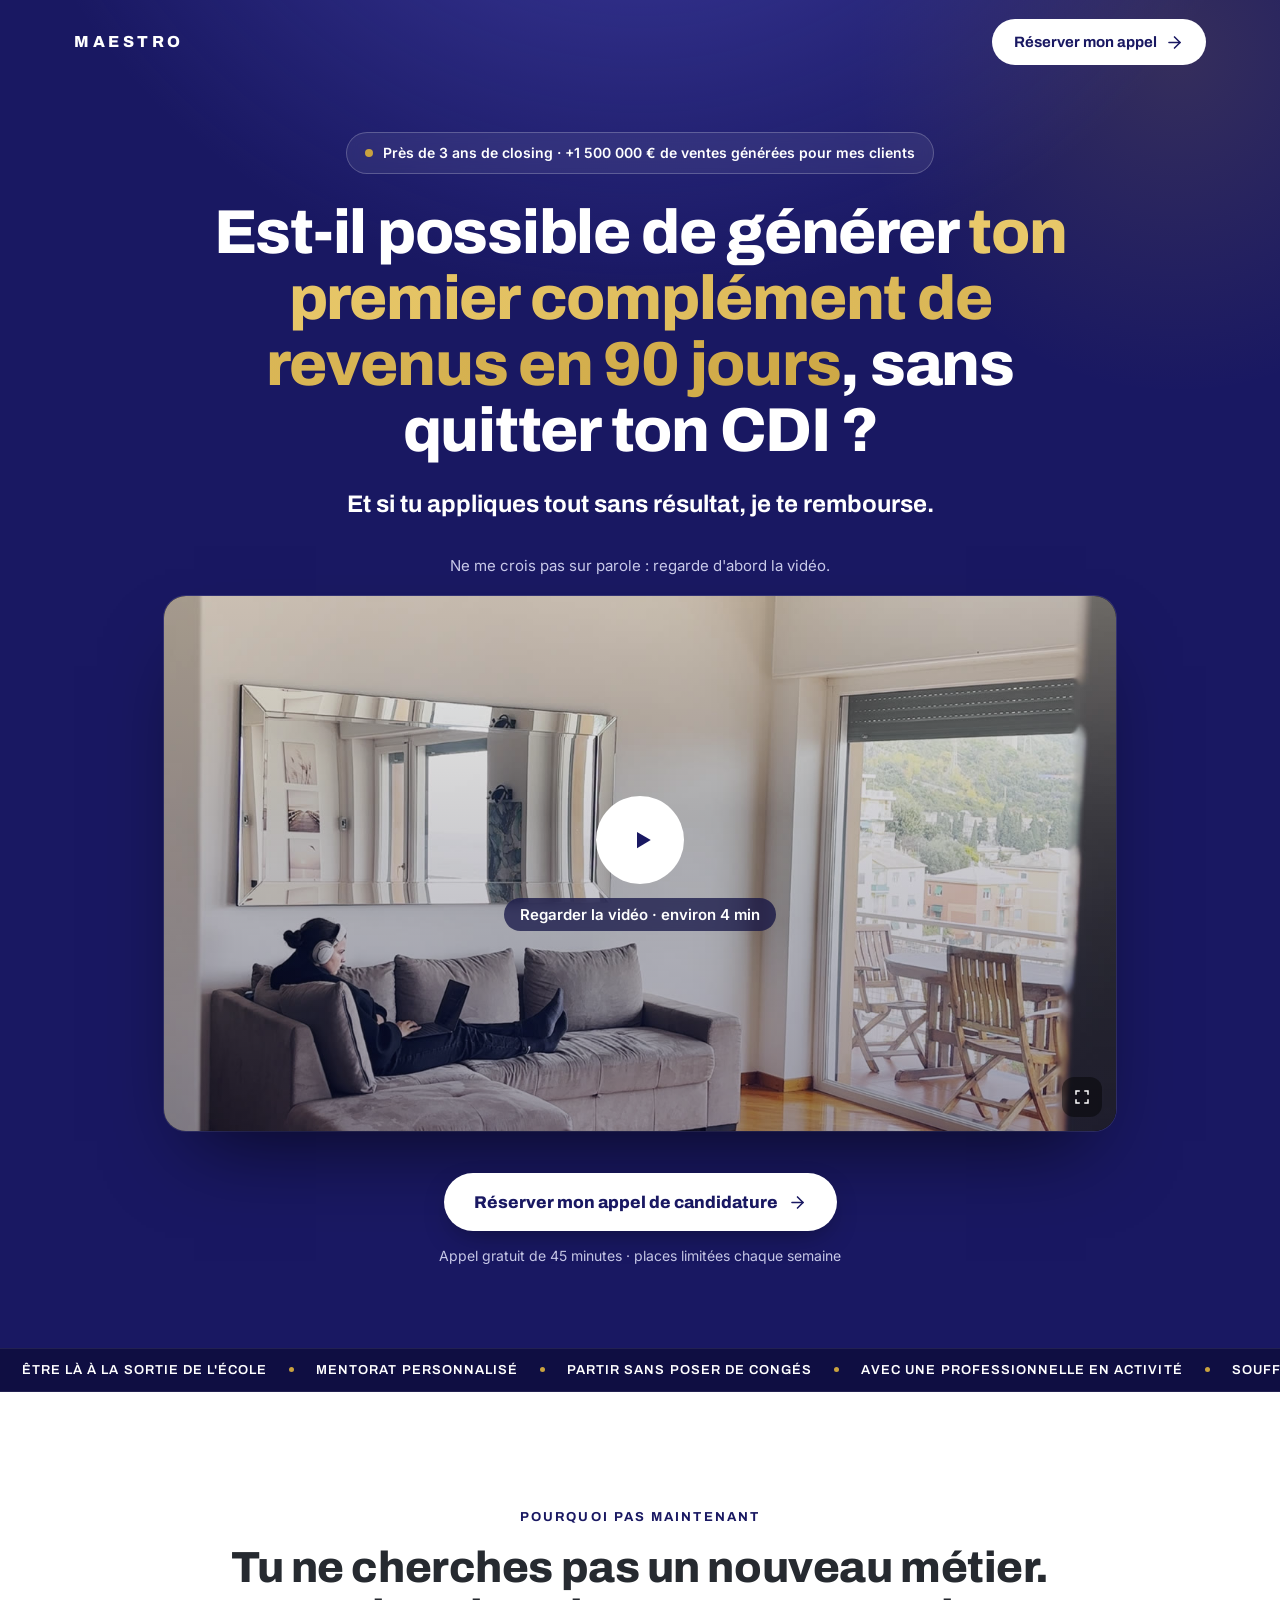
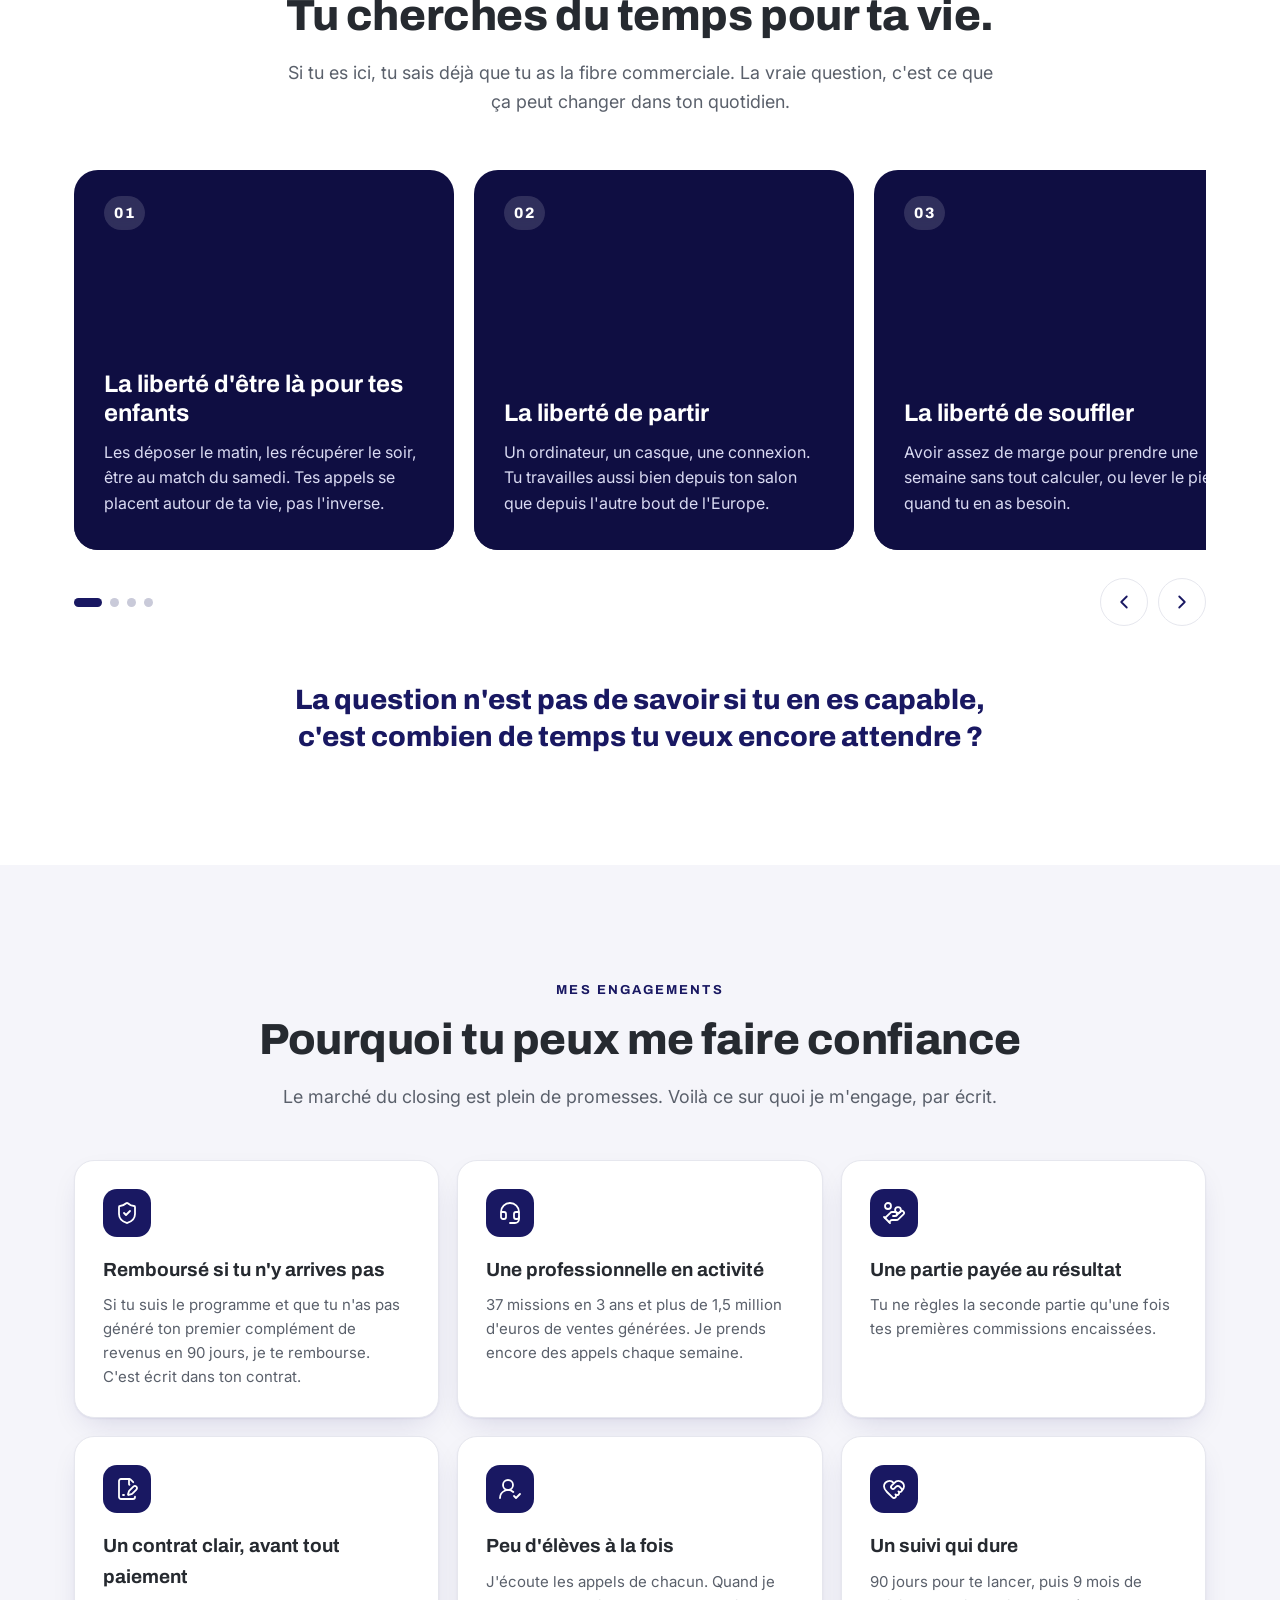
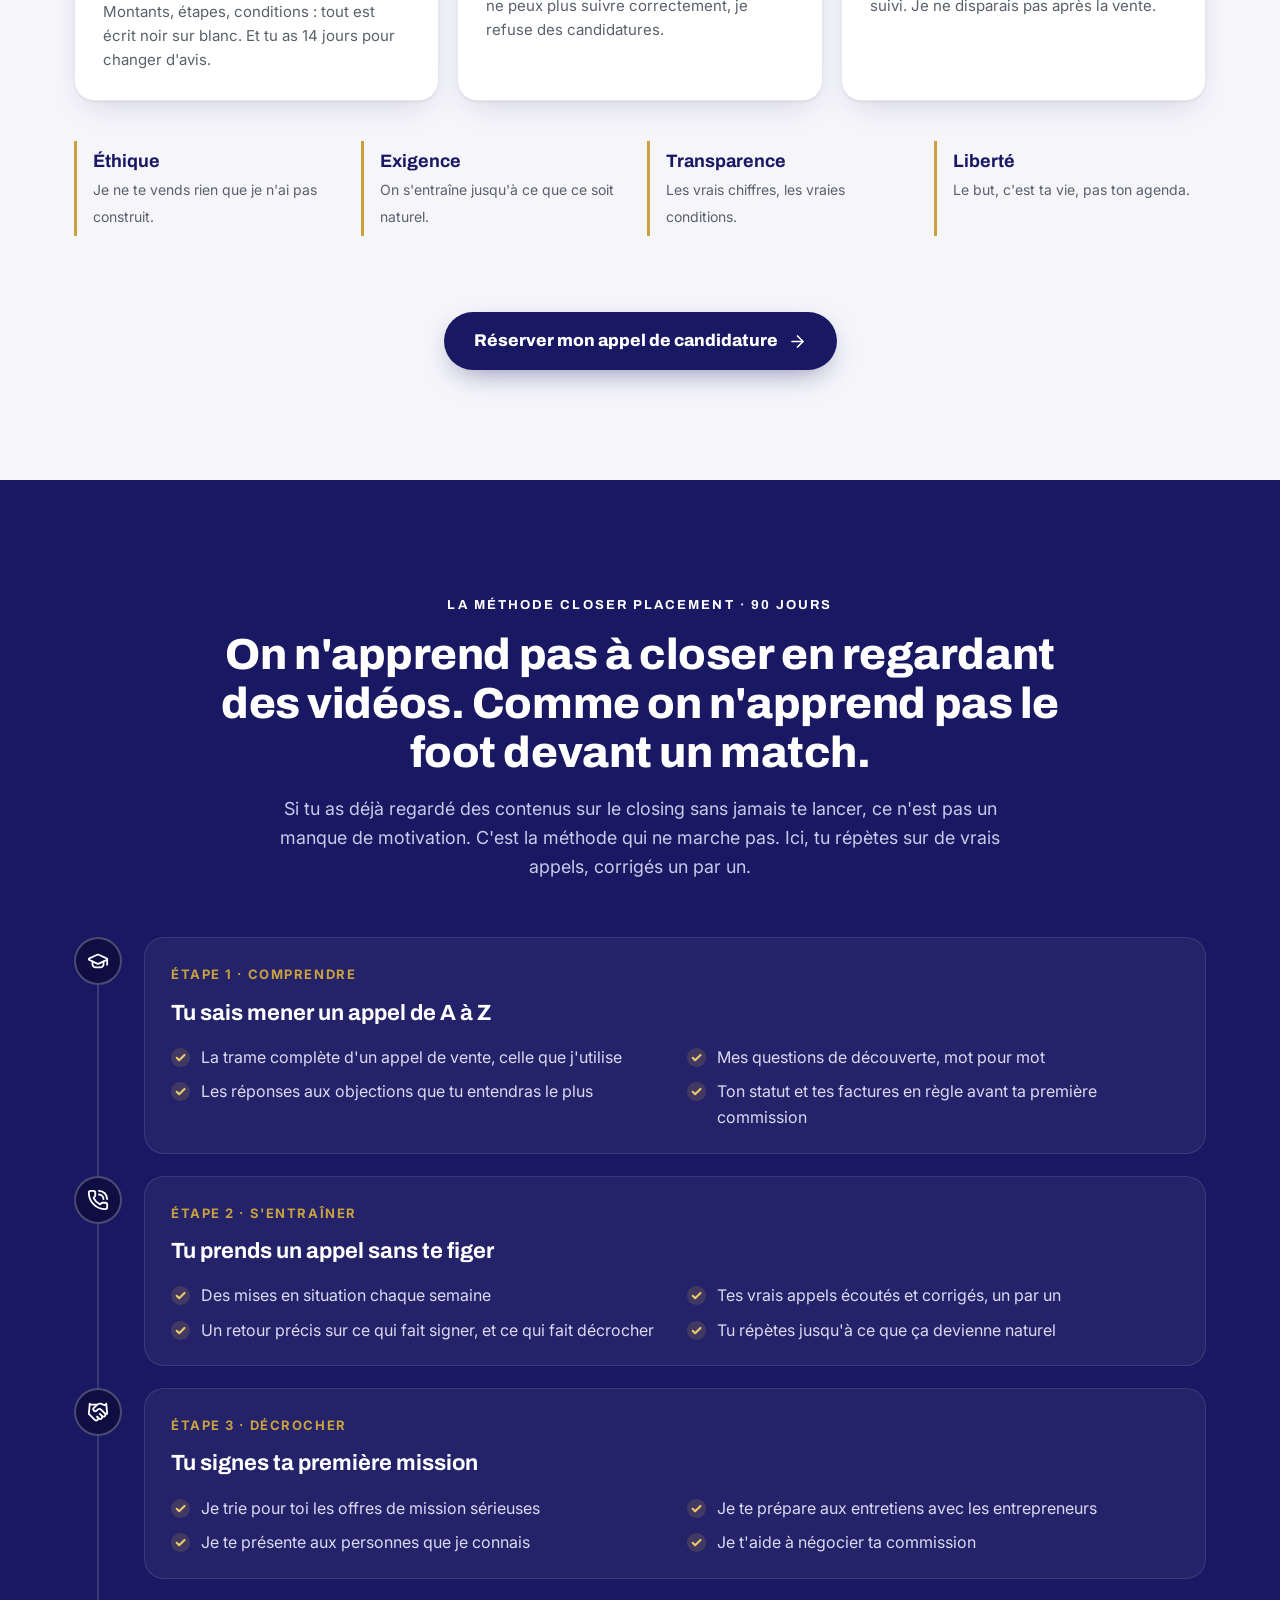
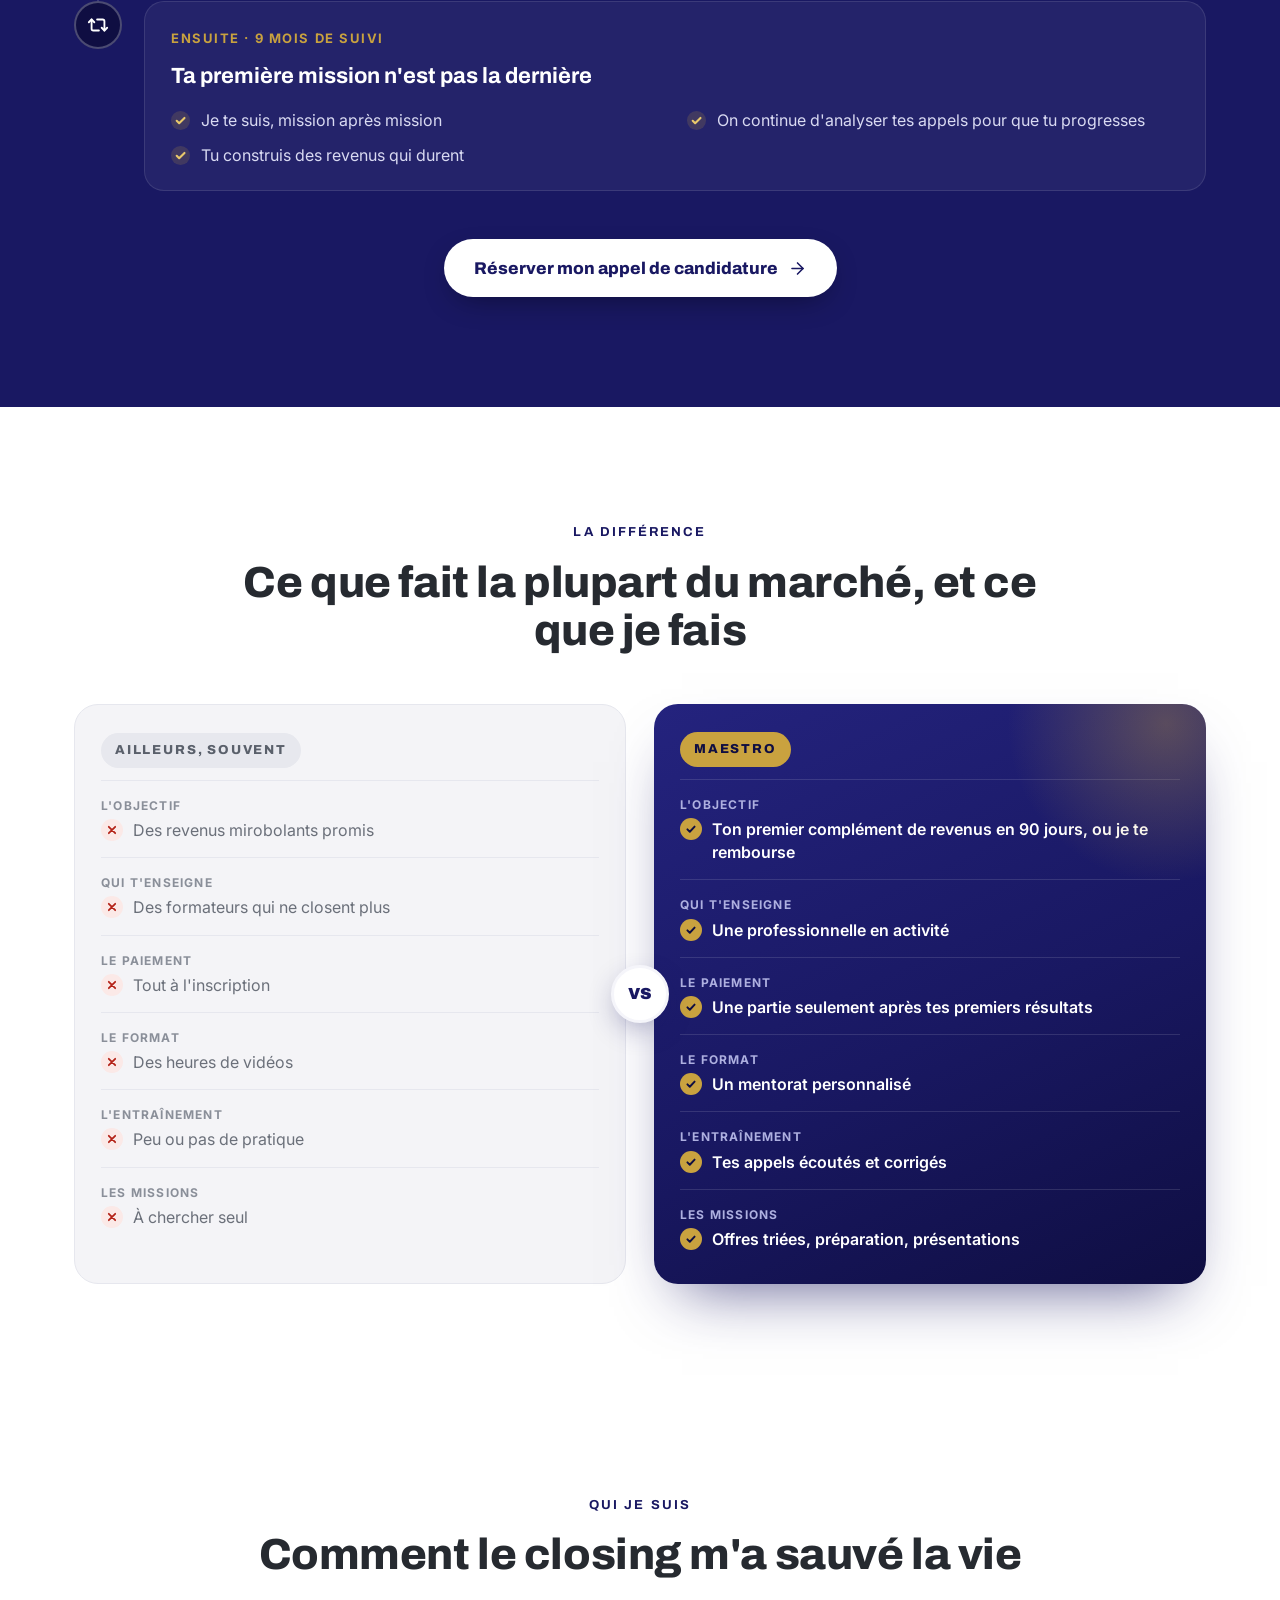
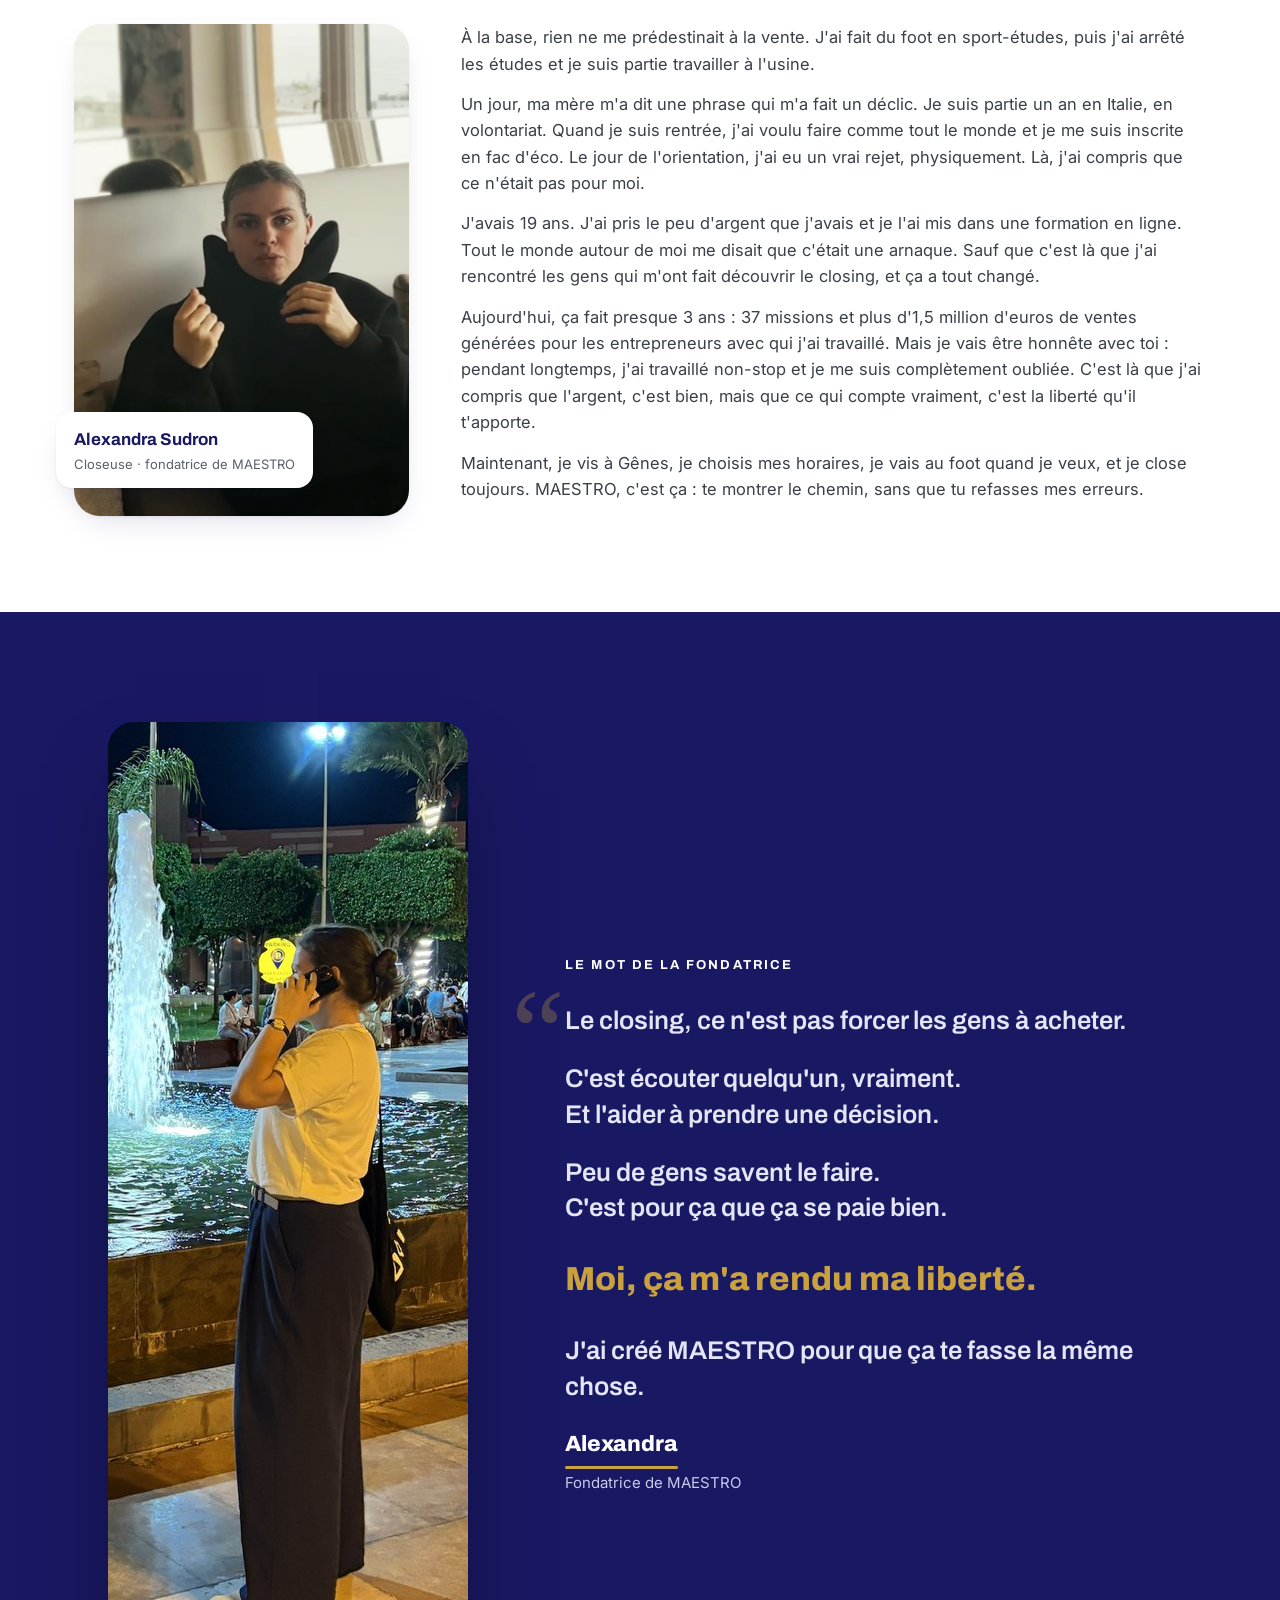
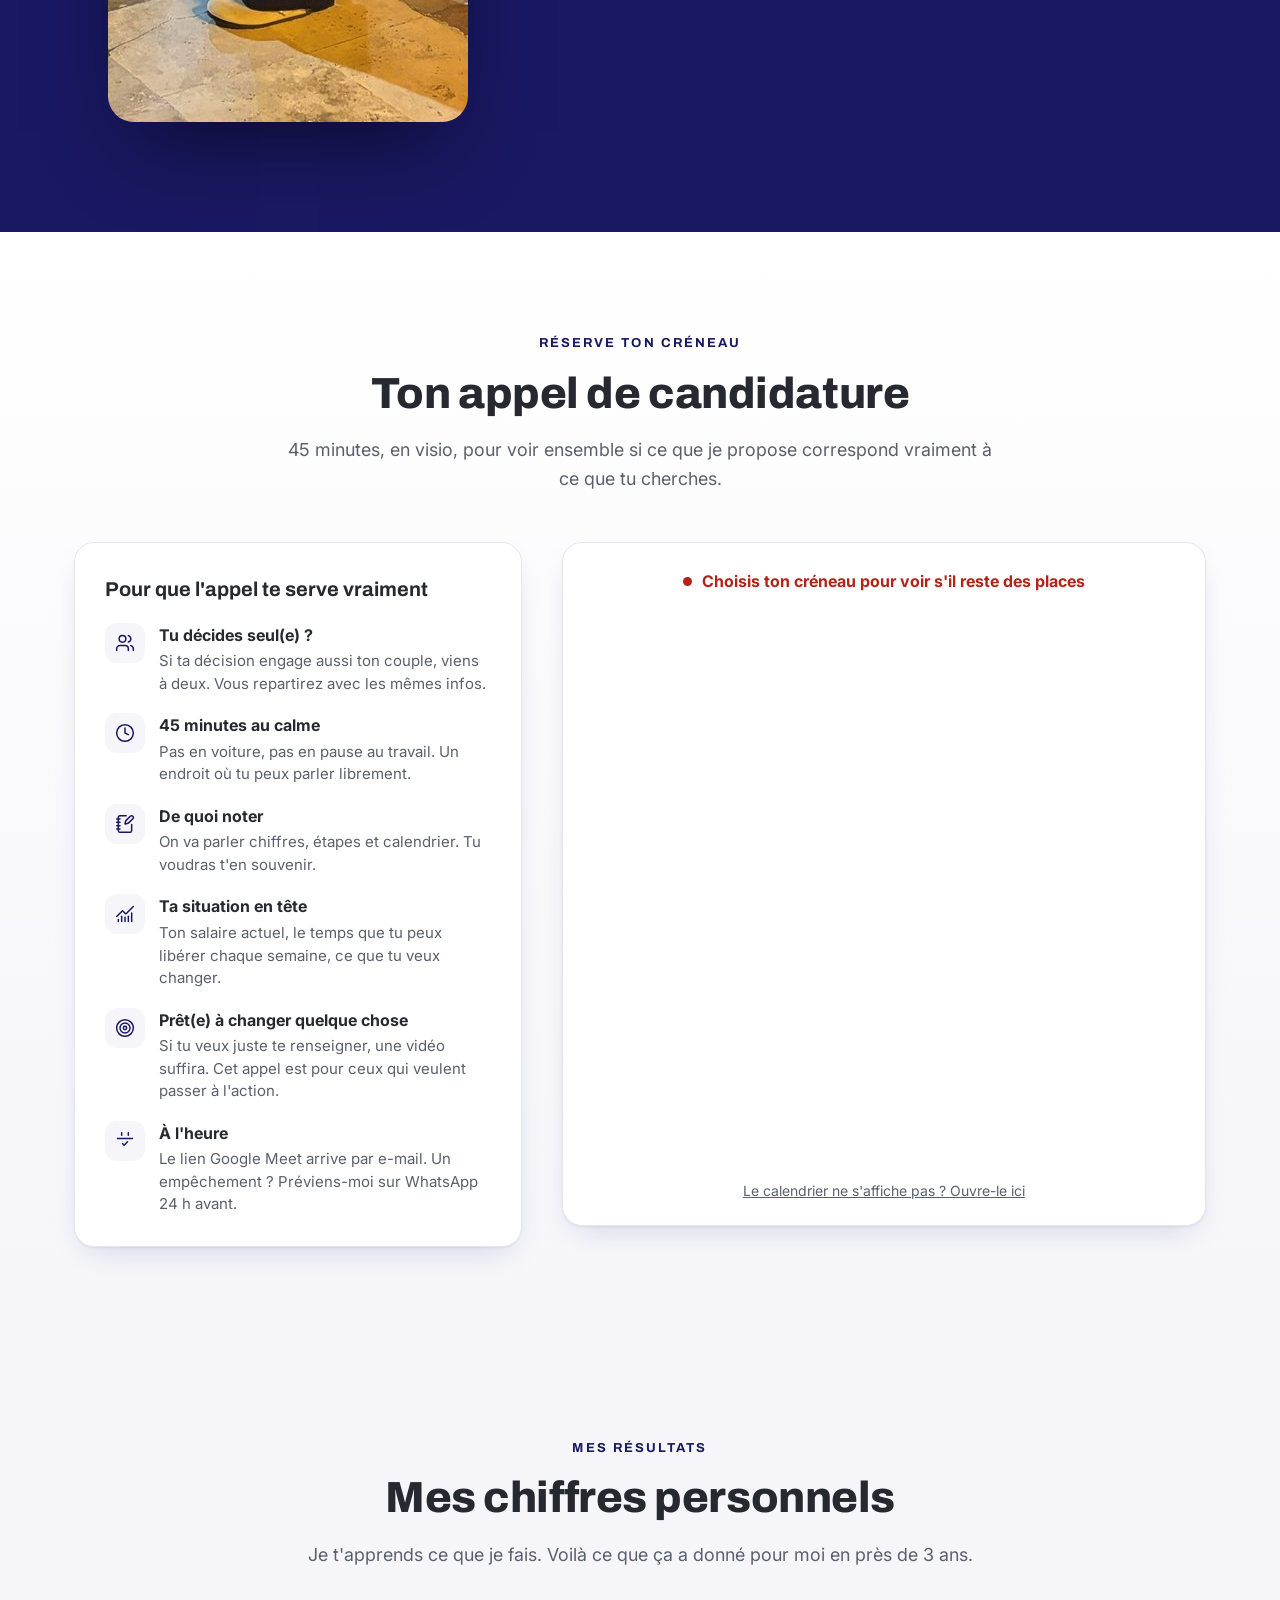
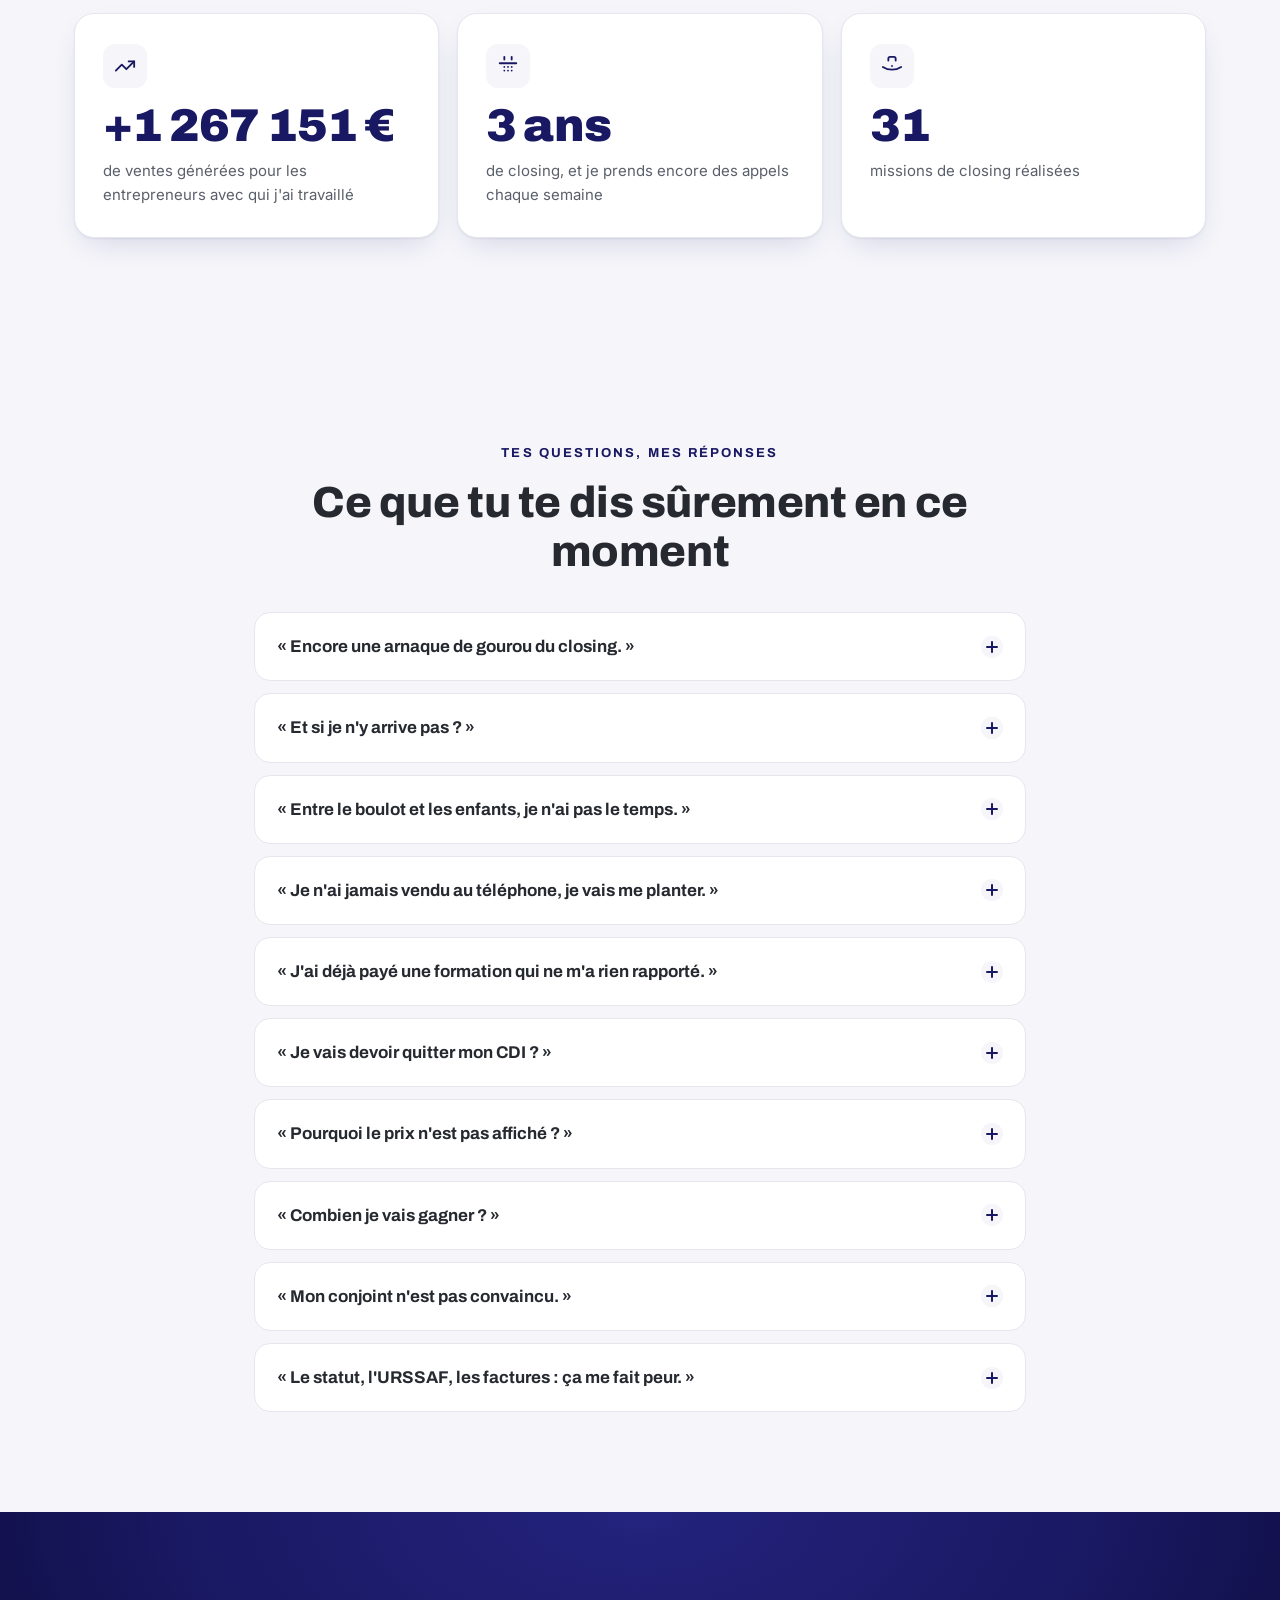
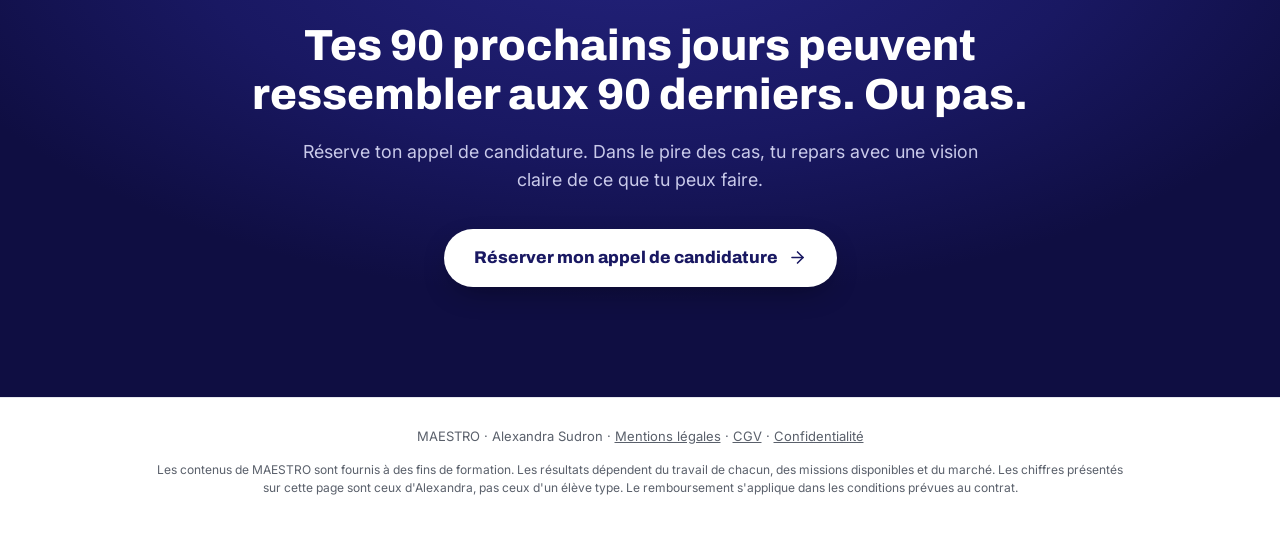
==== commit ce75737f: "Conditions de la garantie de remboursement (CGV + FAQ) Co-Authored-By: Claude Opus 5.5 <noreply@anth" ====
--- a/index.html
+++ b/index.html
@@ -26,7 +26,7 @@
   <div class="hero-in">
     <span class="pill" data-reveal><span class="dot"></span>Près de 3 ans de closing · +1 500 000 € de ventes générées pour mes clients</span>
     <h1 data-reveal>Est-il possible de générer <em>ton premier complément de revenus en 90&nbsp;jours</em>, sans quitter ton CDI&nbsp;?</h1>
-    <p class="sub" data-reveal>Et si tu n'y arrives pas, je te rembourse.</p>
+    <p class="sub" data-reveal>Et si tu appliques tout sans résultat, je te rembourse.</p>
     <p class="note" data-reveal>Ne me crois pas sur parole : regarde d'abord la vidéo.</p>
 
     <div class="video vsl" id="vsl" data-reveal>
@@ -229,7 +229,7 @@
     </div>
     <div class="faq2" data-reveal>
       <details><summary>« Encore une arnaque de gourou du closing. »</summary><p>Je comprends, j'ai vu les mêmes pubs que toi. La différence, c'est que je close encore aujourd'hui, que mes chiffres sont réels et que tout ce que je te promets est écrit dans un contrat. Pendant l'appel, pose-moi toutes les questions qui te piquent. Si je ne peux pas te répondre clairement, ne signe pas.</p></details>
-      <details><summary>« Et si je n'y arrive pas ? »</summary><p>Je te rembourse. C'est aussi simple que ça. Si tu fais ta part, que tu suis le programme et que tu n'as pas généré ton premier complément de revenus en 90 jours, tu récupères ton argent. Les conditions sont écrites dans le contrat, je te les montre pendant l'appel.</p></details>
+      <details><summary>« Et si je n'y arrive pas ? »</summary><p>Je te rembourse. Par contre, je ne rembourse pas quelqu'un qui n'a pas joué le jeu. Si tu as été présent aux coachings, que tu as fini la formation, que tu as fait au moins 2 role plays par semaine, que tu as rendu tes exercices et que tu as été régulier du début à la fin, et que malgré ça tu n'as encaissé aucune commission au bout des 12 mois (les 90 jours puis les 9 mois de suivi), je te rends ce que tu as payé. Tout est écrit dans le contrat, je te le montre pendant l'appel.</p></details>
       <details><summary>« Entre le boulot et les enfants, je n'ai pas le temps. »</summary><p>C'est justement pour toi que je l'ai construit comme ça. On démarre à côté de ton CDI, sur des créneaux que tu choisis. Le soir, le week-end, à la pause déjeuner : tes appels se placent autour de ta vie. Pendant l'appel, on regarde ensemble combien d'heures tu peux vraiment libérer, sans te mentir.</p></details>
       <details><summary>« Je n'ai jamais vendu au téléphone, je vais me planter. »</summary><p>Si tu aimes parler aux gens et qu'on t'a déjà dit que tu ferais un bon commercial, tu as l'essentiel. Le reste, c'est de la technique et de l'entraînement : tu répètes avec moi avant de prendre de vrais appels, et j'écoute tout.</p></details>
       <details><summary>« J'ai déjà payé une formation qui ne m'a rien rapporté. »</summary><p>Moi aussi, j'ai pris ce risque à 19 ans. Ce qui ne marche pas, ce sont les vidéos qu'on regarde seul. Ici, je suis tes appels un par un, je te prépare aux entretiens et une partie du prix n'est due qu'après tes premiers résultats.</p></details>
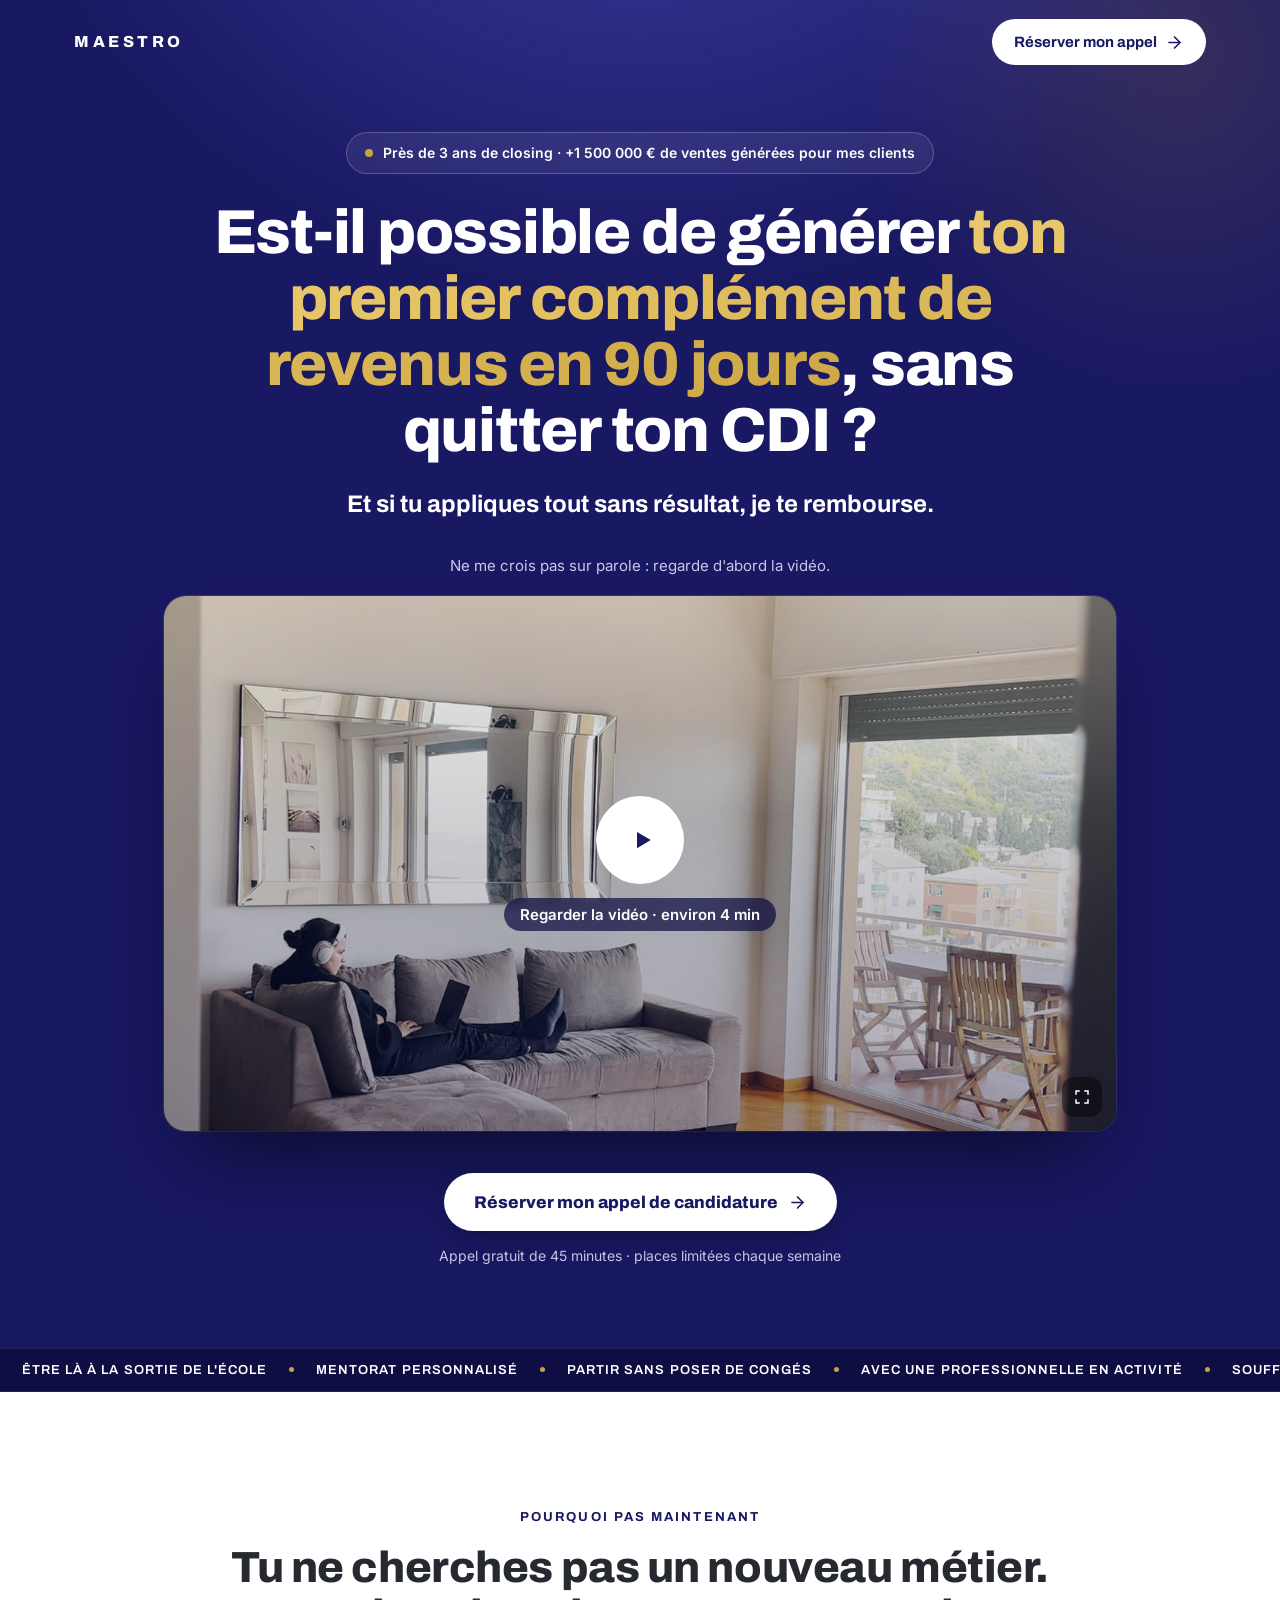
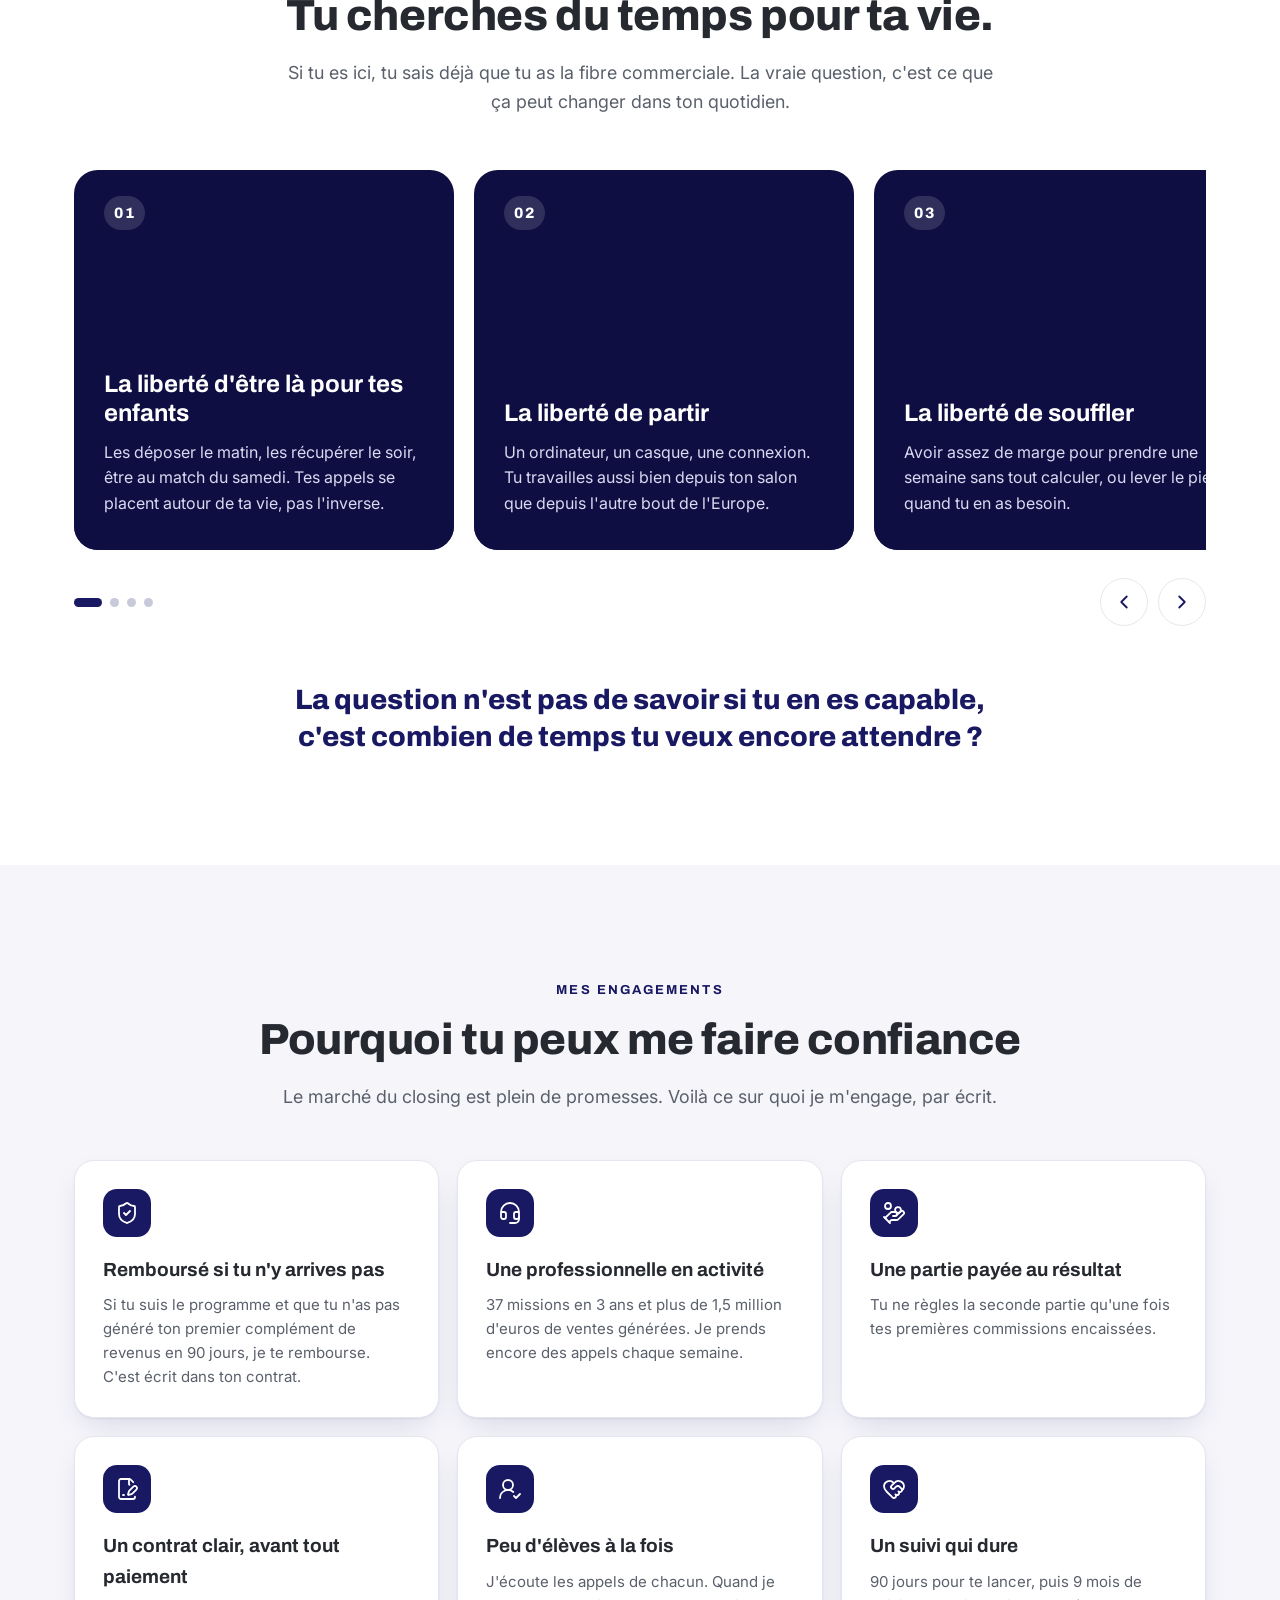
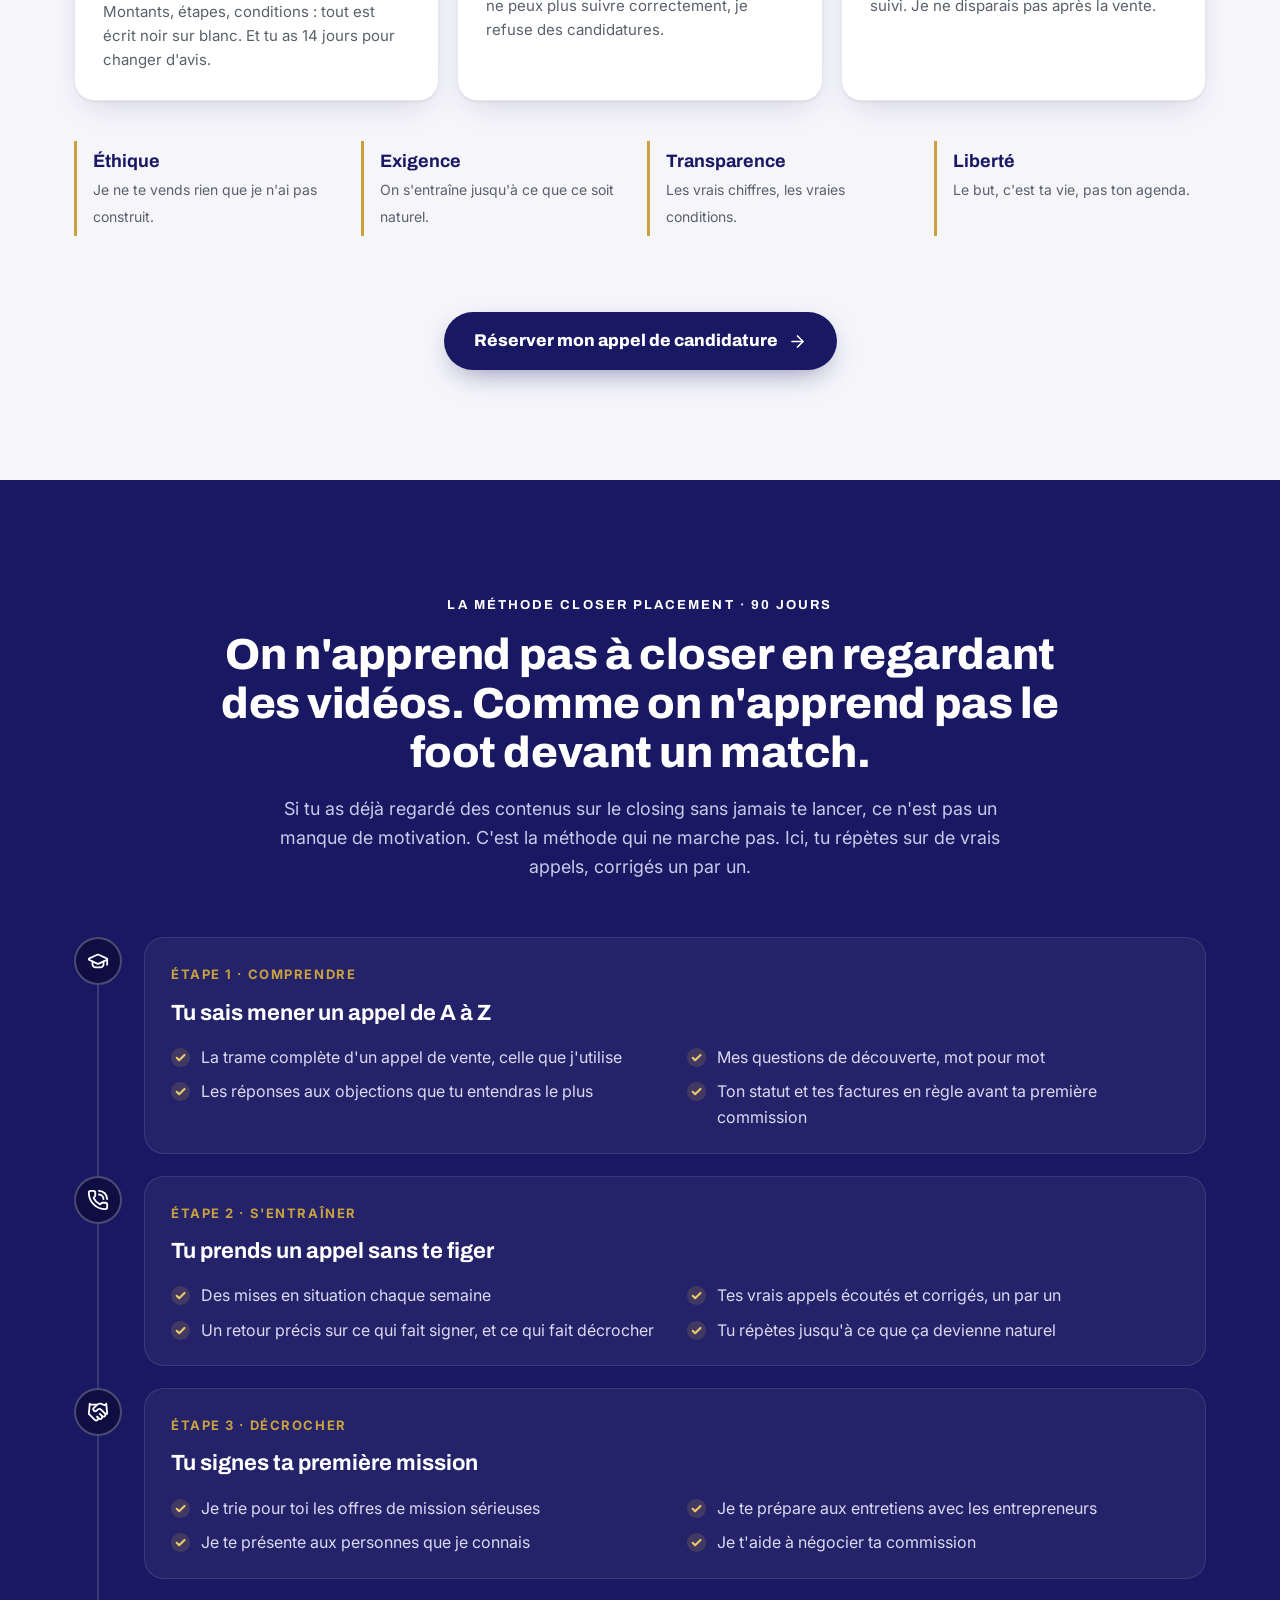
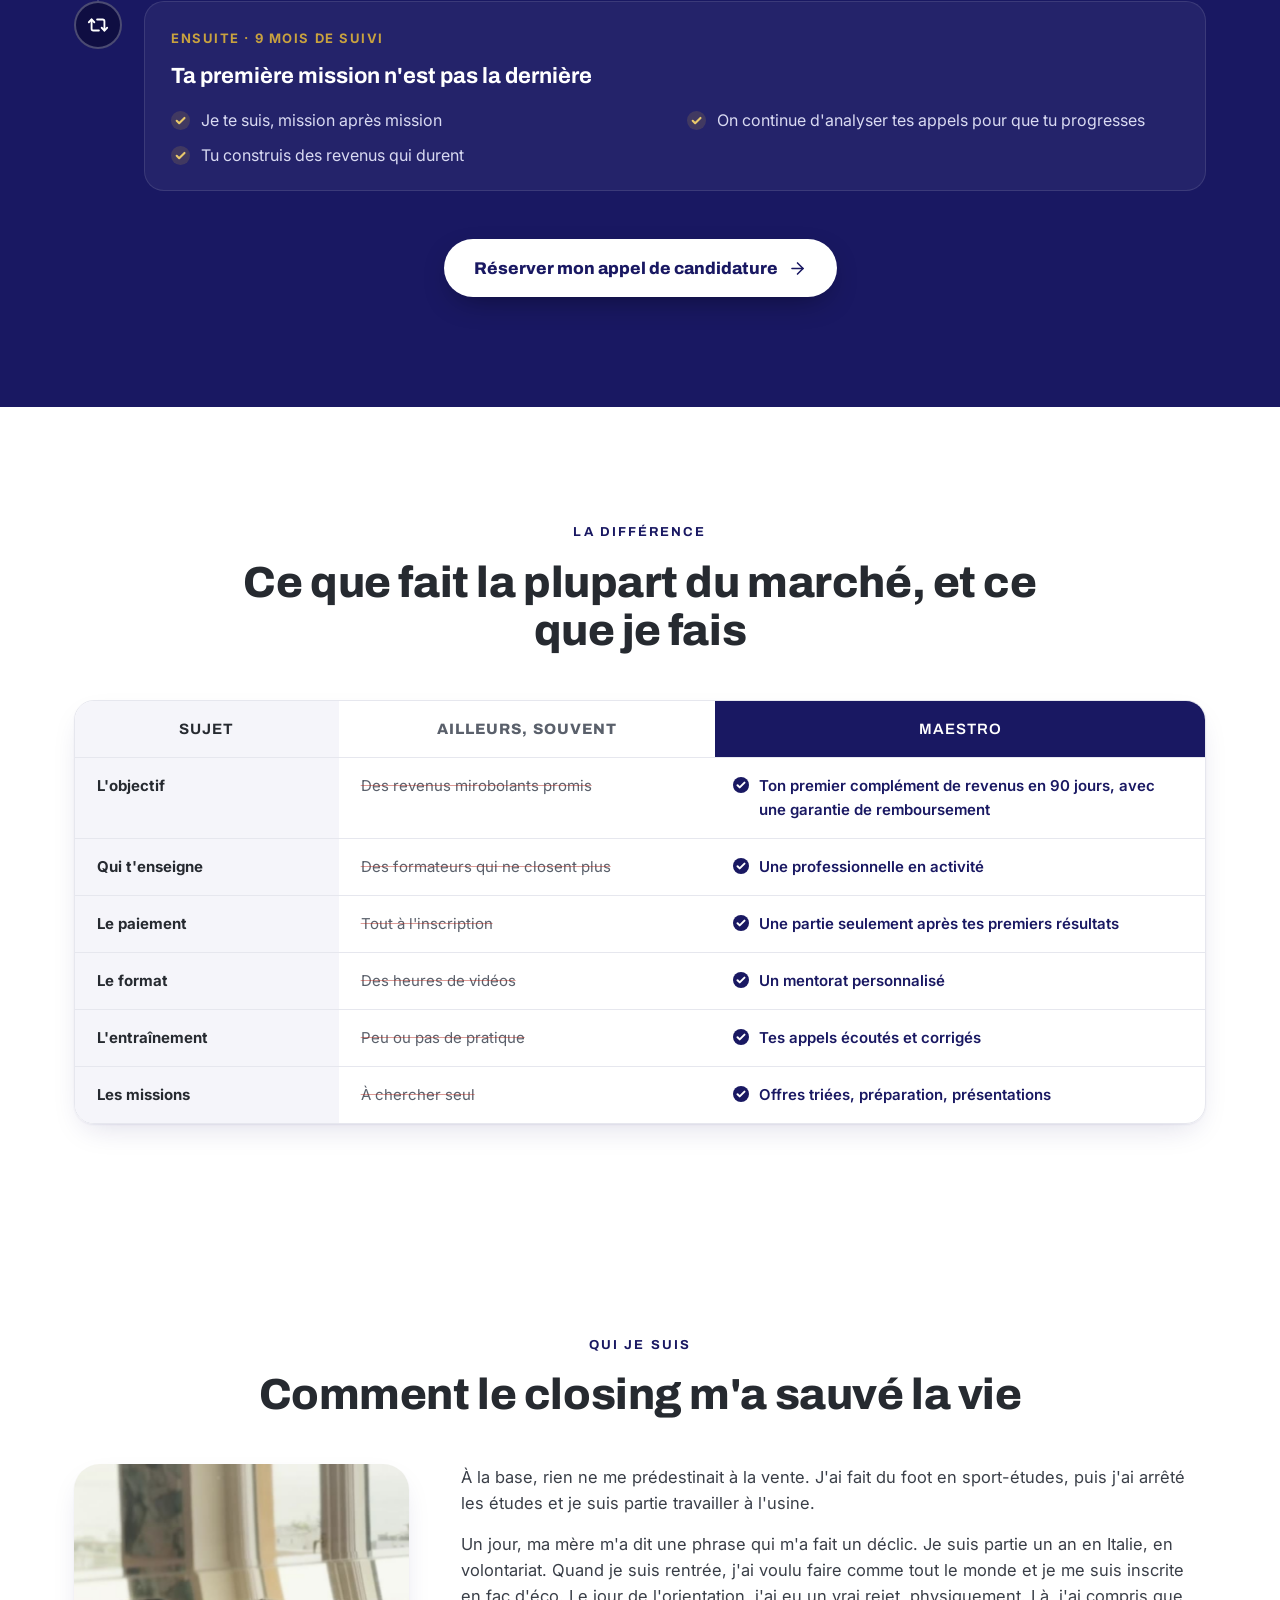
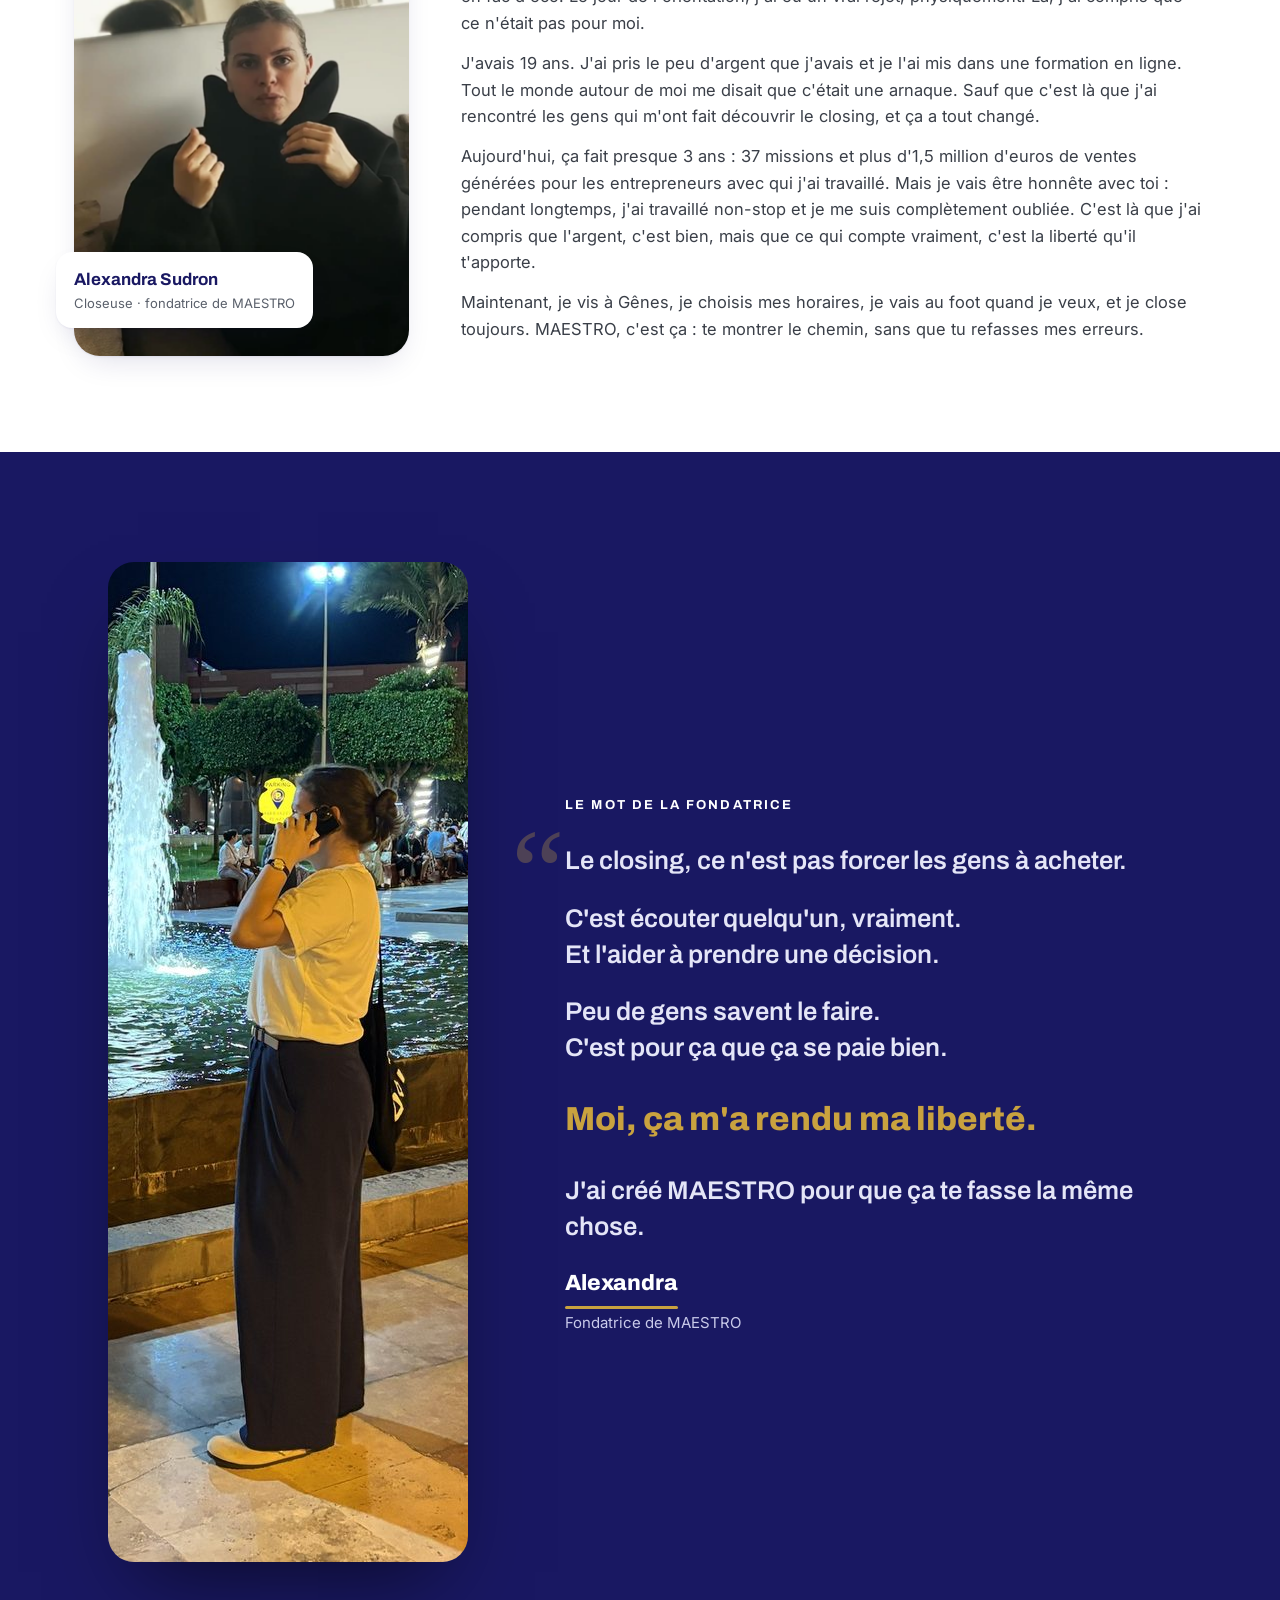
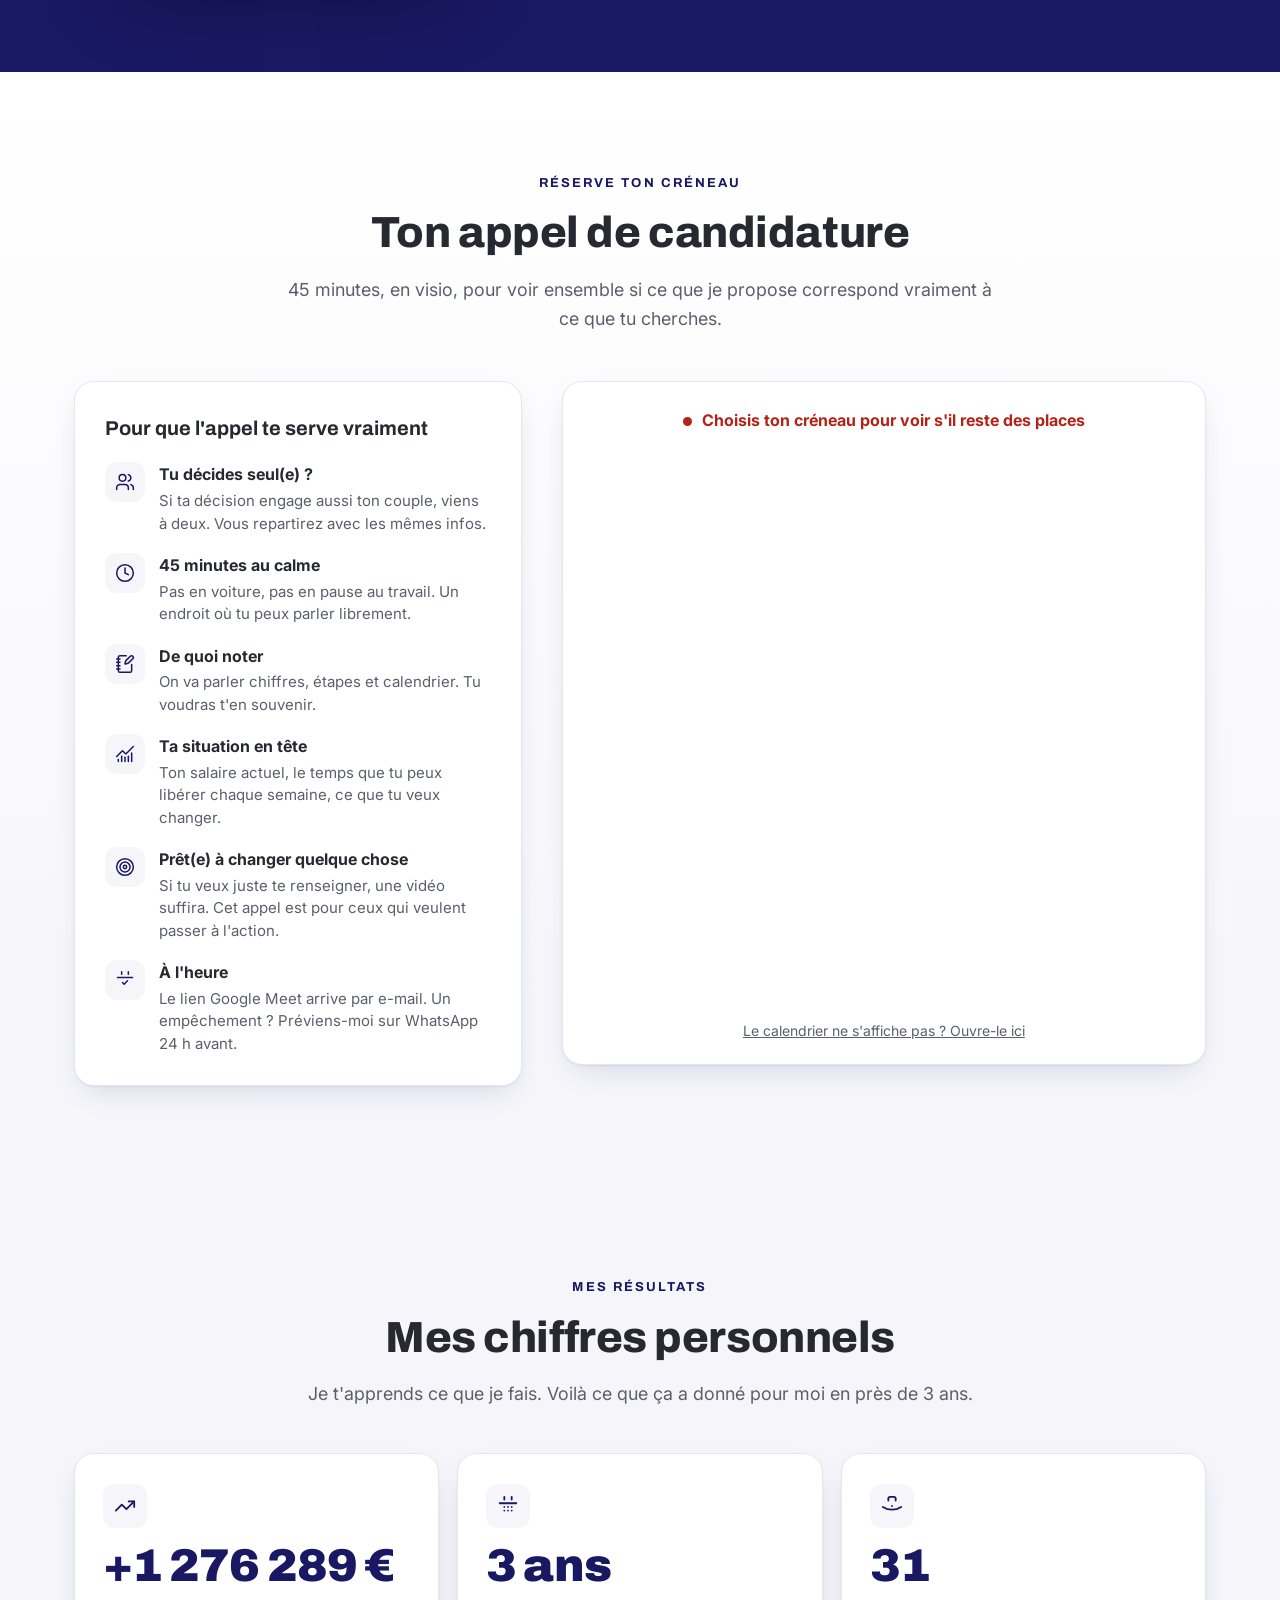
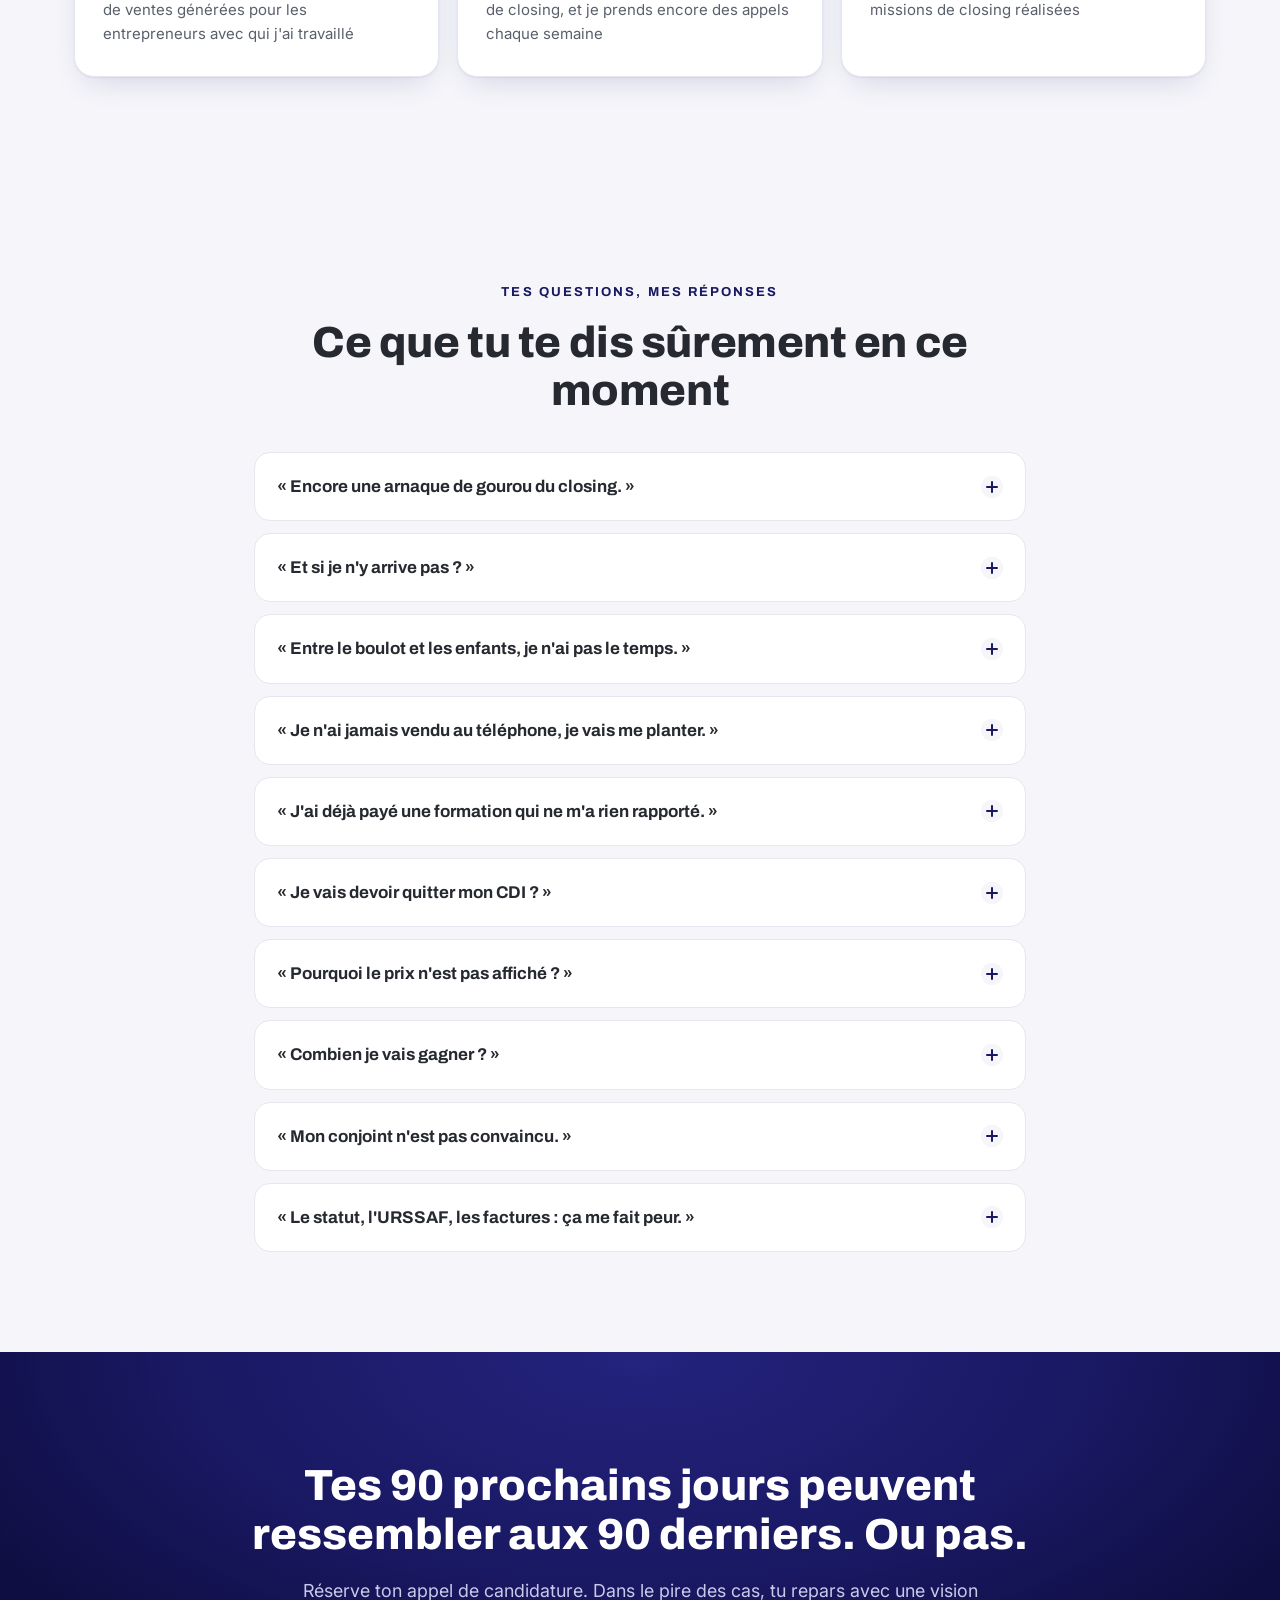
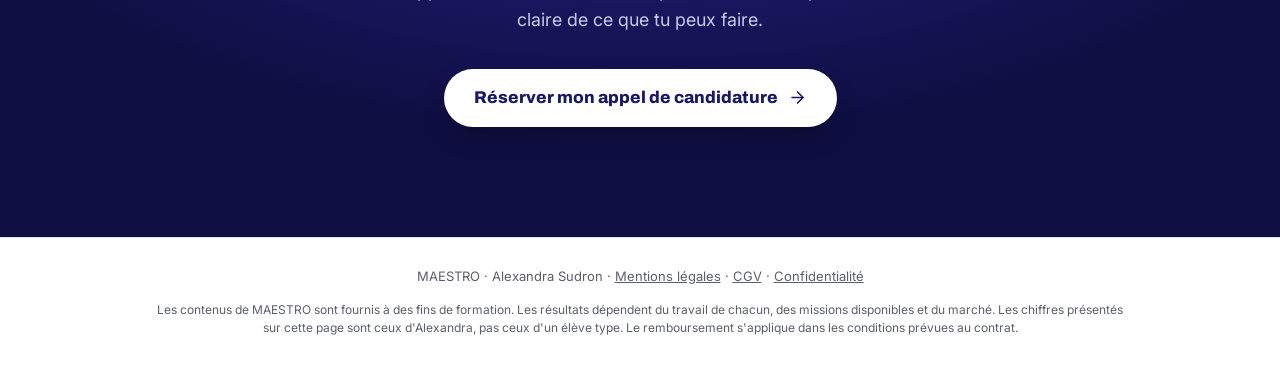
==== commit 0d9b571f: "Comparatif : retour au tableau précédent Co-Authored-By: Claude Opus 5.5 <noreply@anthropic.com> Cla" ====
--- a/index.html
+++ b/index.html
@@ -129,10 +129,14 @@
       <span class="kicker">La différence</span>
       <h2>Ce que fait la plupart du marché, et ce que je fais</h2>
     </div>
-    <div class="versus" data-stagger>
-      <div class="vs-col vs-no" data-reveal="left"><div class="vs-top"><span class="vs-tag">Ailleurs, souvent</span></div><ul><li><span class="lbl">L'objectif</span><span class="val"><svg class="mk" viewBox="0 0 20 20" aria-hidden="true"><path d="M6 6l8 8M14 6l-8 8" fill="none" stroke="currentColor" stroke-width="2.2" stroke-linecap="round"/></svg>Des revenus mirobolants promis</span></li><li><span class="lbl">Qui t'enseigne</span><span class="val"><svg class="mk" viewBox="0 0 20 20" aria-hidden="true"><path d="M6 6l8 8M14 6l-8 8" fill="none" stroke="currentColor" stroke-width="2.2" stroke-linecap="round"/></svg>Des formateurs qui ne closent plus</span></li><li><span class="lbl">Le paiement</span><span class="val"><svg class="mk" viewBox="0 0 20 20" aria-hidden="true"><path d="M6 6l8 8M14 6l-8 8" fill="none" stroke="currentColor" stroke-width="2.2" stroke-linecap="round"/></svg>Tout à l'inscription</span></li><li><span class="lbl">Le format</span><span class="val"><svg class="mk" viewBox="0 0 20 20" aria-hidden="true"><path d="M6 6l8 8M14 6l-8 8" fill="none" stroke="currentColor" stroke-width="2.2" stroke-linecap="round"/></svg>Des heures de vidéos</span></li><li><span class="lbl">L'entraînement</span><span class="val"><svg class="mk" viewBox="0 0 20 20" aria-hidden="true"><path d="M6 6l8 8M14 6l-8 8" fill="none" stroke="currentColor" stroke-width="2.2" stroke-linecap="round"/></svg>Peu ou pas de pratique</span></li><li><span class="lbl">Les missions</span><span class="val"><svg class="mk" viewBox="0 0 20 20" aria-hidden="true"><path d="M6 6l8 8M14 6l-8 8" fill="none" stroke="currentColor" stroke-width="2.2" stroke-linecap="round"/></svg>À chercher seul</span></li></ul></div>
-      <div class="vs-badge" aria-hidden="true">VS</div>
-      <div class="vs-col vs-yes" data-reveal="right"><div class="vs-top"><span class="vs-tag">MAESTRO</span></div><ul><li><span class="lbl">L'objectif</span><span class="val"><svg class="mk" viewBox="0 0 20 20" aria-hidden="true"><path d="M5.5 10.4l3 3 6-6.4" fill="none" stroke="currentColor" stroke-width="2.4" stroke-linecap="round" stroke-linejoin="round"/></svg>Ton premier complément de revenus en 90 jours, ou je te rembourse</span></li><li><span class="lbl">Qui t'enseigne</span><span class="val"><svg class="mk" viewBox="0 0 20 20" aria-hidden="true"><path d="M5.5 10.4l3 3 6-6.4" fill="none" stroke="currentColor" stroke-width="2.4" stroke-linecap="round" stroke-linejoin="round"/></svg>Une professionnelle en activité</span></li><li><span class="lbl">Le paiement</span><span class="val"><svg class="mk" viewBox="0 0 20 20" aria-hidden="true"><path d="M5.5 10.4l3 3 6-6.4" fill="none" stroke="currentColor" stroke-width="2.4" stroke-linecap="round" stroke-linejoin="round"/></svg>Une partie seulement après tes premiers résultats</span></li><li><span class="lbl">Le format</span><span class="val"><svg class="mk" viewBox="0 0 20 20" aria-hidden="true"><path d="M5.5 10.4l3 3 6-6.4" fill="none" stroke="currentColor" stroke-width="2.4" stroke-linecap="round" stroke-linejoin="round"/></svg>Un mentorat personnalisé</span></li><li><span class="lbl">L'entraînement</span><span class="val"><svg class="mk" viewBox="0 0 20 20" aria-hidden="true"><path d="M5.5 10.4l3 3 6-6.4" fill="none" stroke="currentColor" stroke-width="2.4" stroke-linecap="round" stroke-linejoin="round"/></svg>Tes appels écoutés et corrigés</span></li><li><span class="lbl">Les missions</span><span class="val"><svg class="mk" viewBox="0 0 20 20" aria-hidden="true"><path d="M5.5 10.4l3 3 6-6.4" fill="none" stroke="currentColor" stroke-width="2.4" stroke-linecap="round" stroke-linejoin="round"/></svg>Offres triées, préparation, présentations</span></li></ul></div>
+    <div class="compare" data-reveal>
+      <div class="crow head"><div class="k">Sujet</div><div class="no">Ailleurs, souvent</div><div class="yes">MAESTRO</div></div>
+      <div class="crow"><div class="k">L'objectif</div><div class="no">Des revenus mirobolants promis</div><div class="yes">Ton premier complément de revenus en 90 jours, avec une garantie de remboursement</div></div>
+      <div class="crow"><div class="k">Qui t'enseigne</div><div class="no">Des formateurs qui ne closent plus</div><div class="yes">Une professionnelle en activité</div></div>
+      <div class="crow"><div class="k">Le paiement</div><div class="no">Tout à l'inscription</div><div class="yes">Une partie seulement après tes premiers résultats</div></div>
+      <div class="crow"><div class="k">Le format</div><div class="no">Des heures de vidéos</div><div class="yes">Un mentorat personnalisé</div></div>
+      <div class="crow"><div class="k">L'entraînement</div><div class="no">Peu ou pas de pratique</div><div class="yes">Tes appels écoutés et corrigés</div></div>
+      <div class="crow"><div class="k">Les missions</div><div class="no">À chercher seul</div><div class="yes">Offres triées, préparation, présentations</div></div>
     </div>
   </div>
 </section>
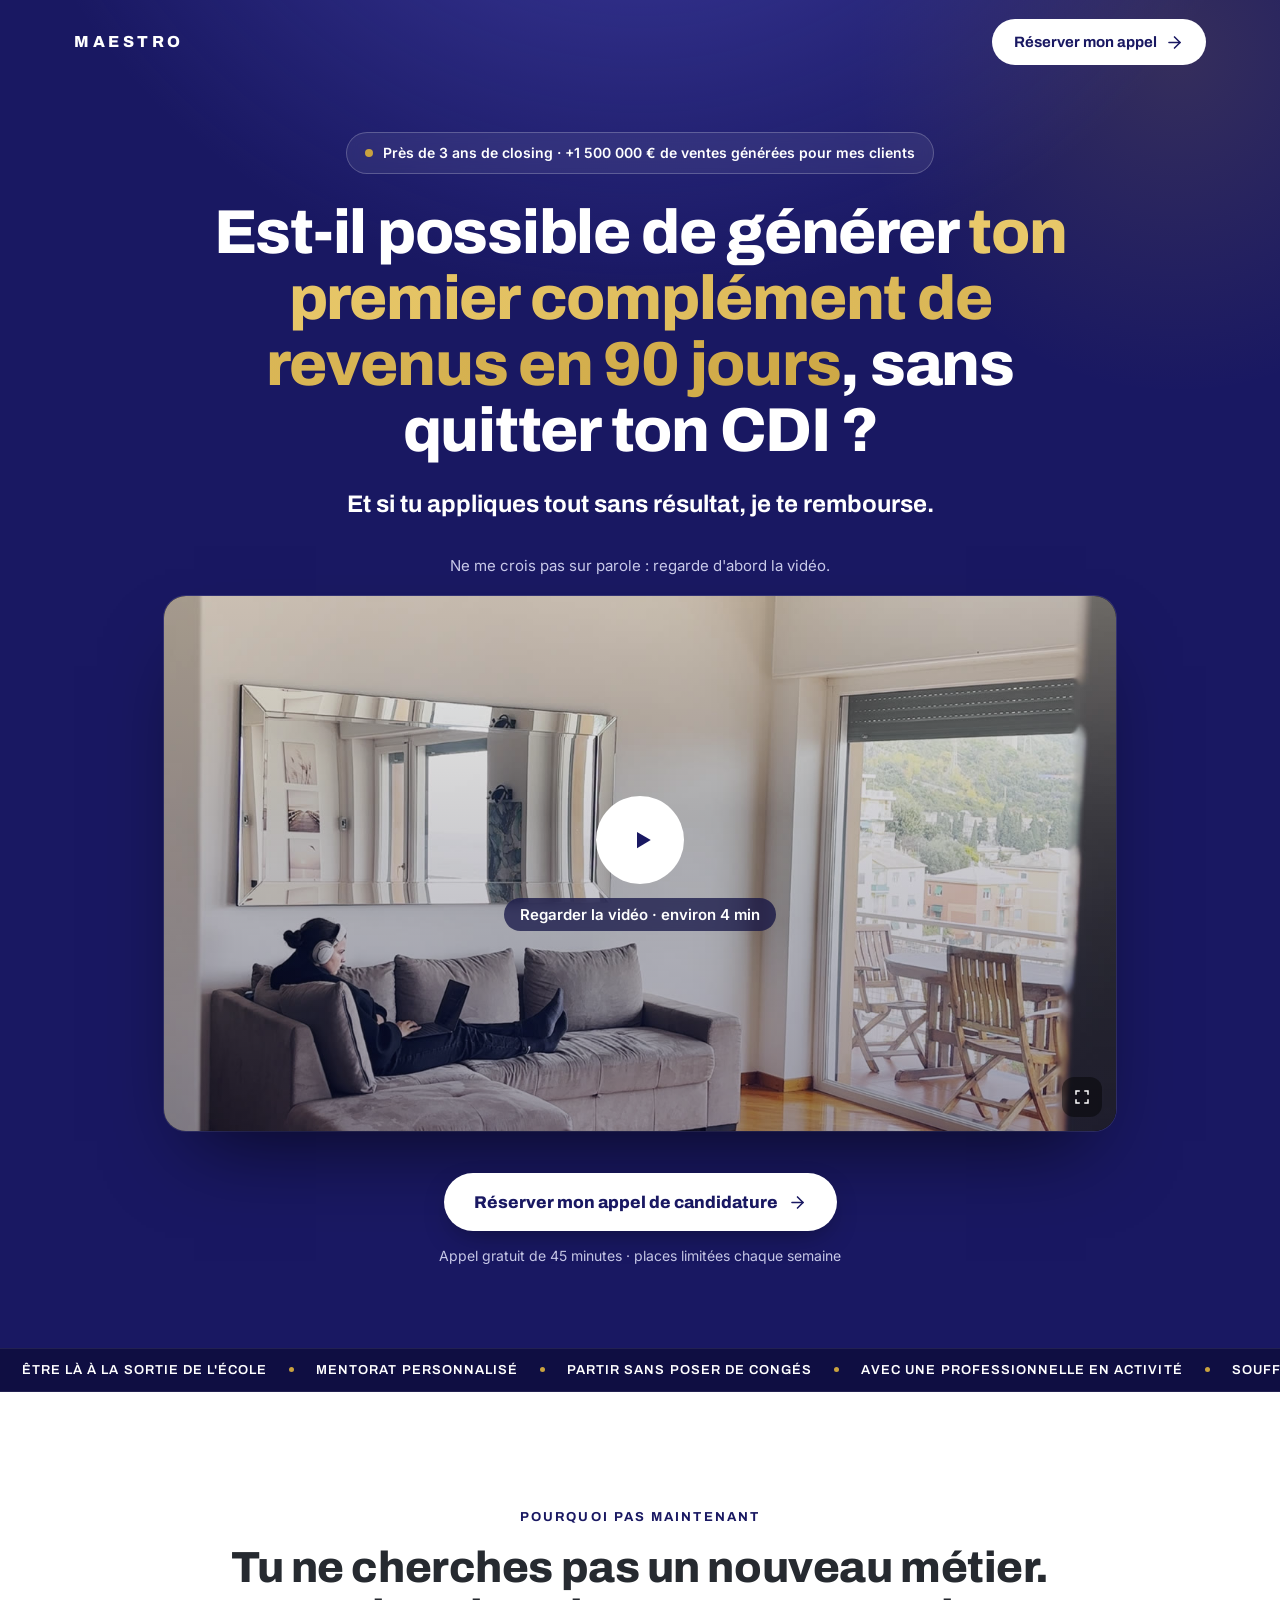
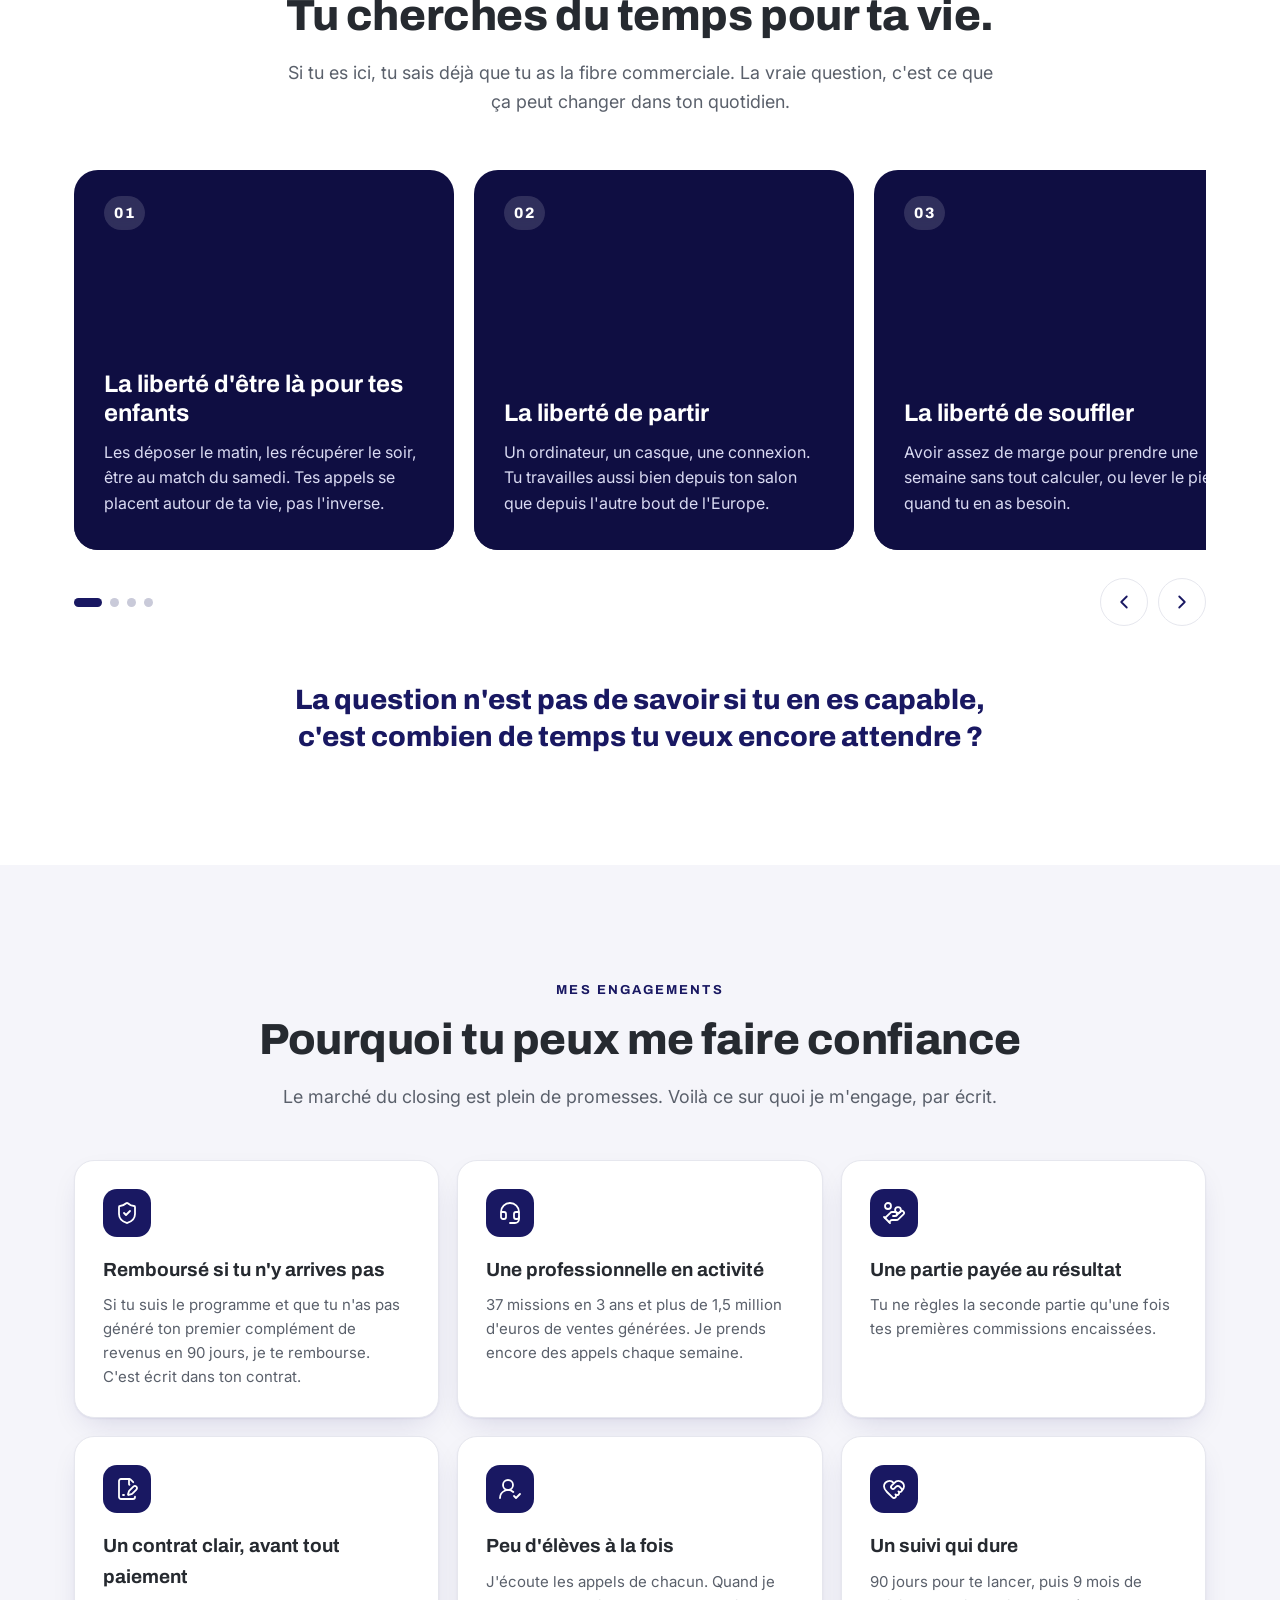
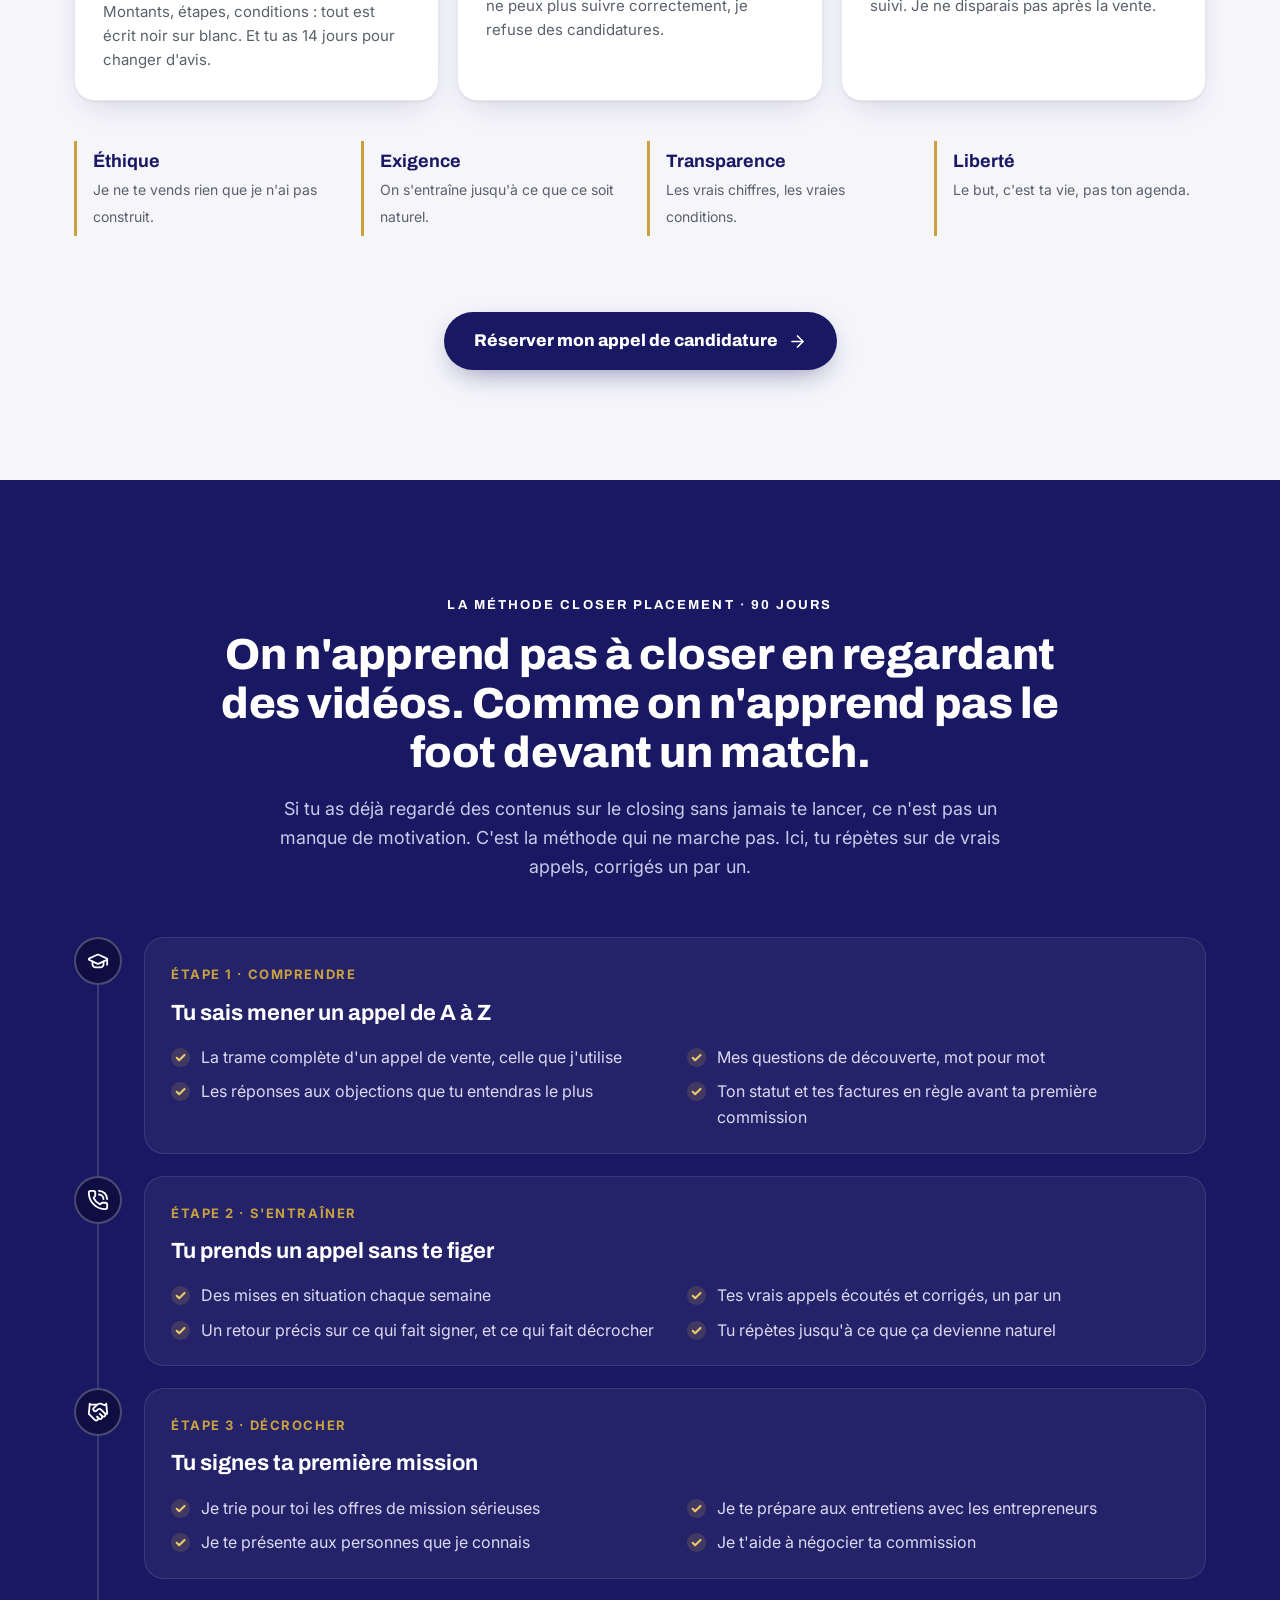
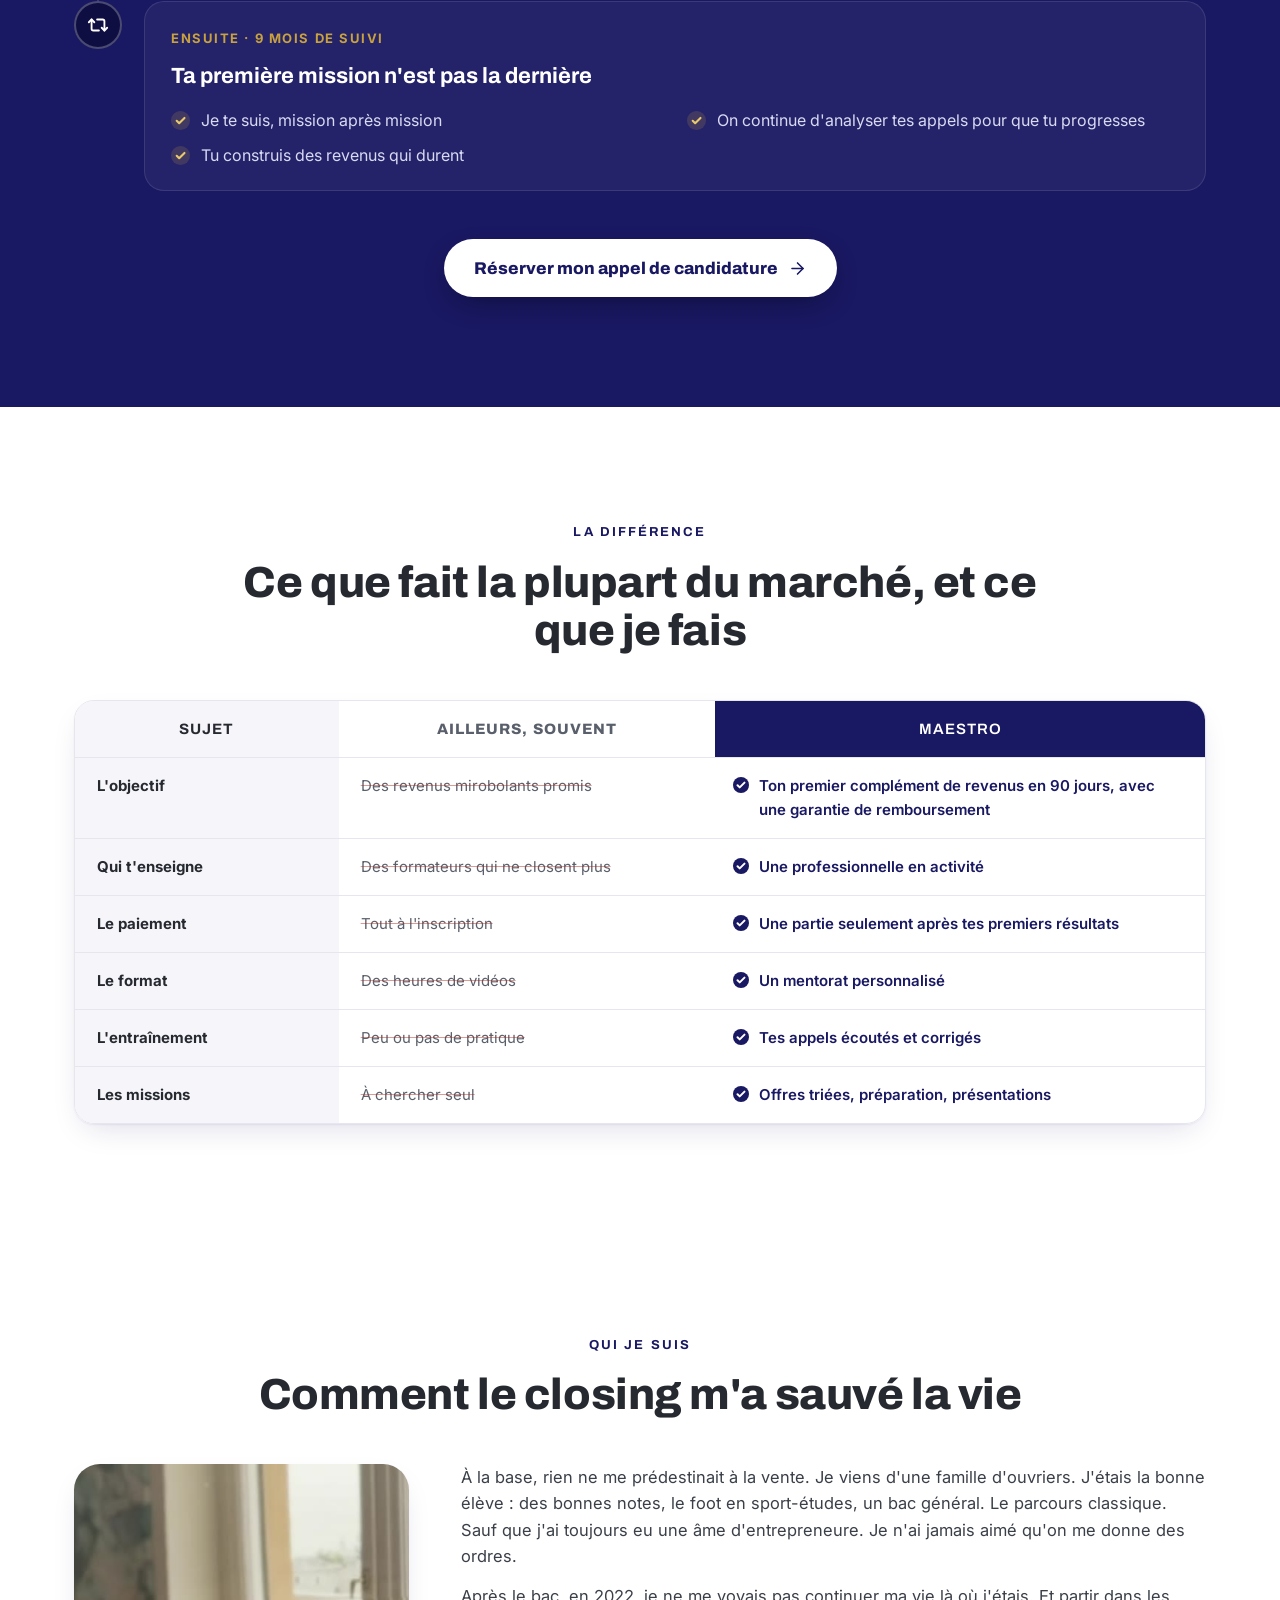
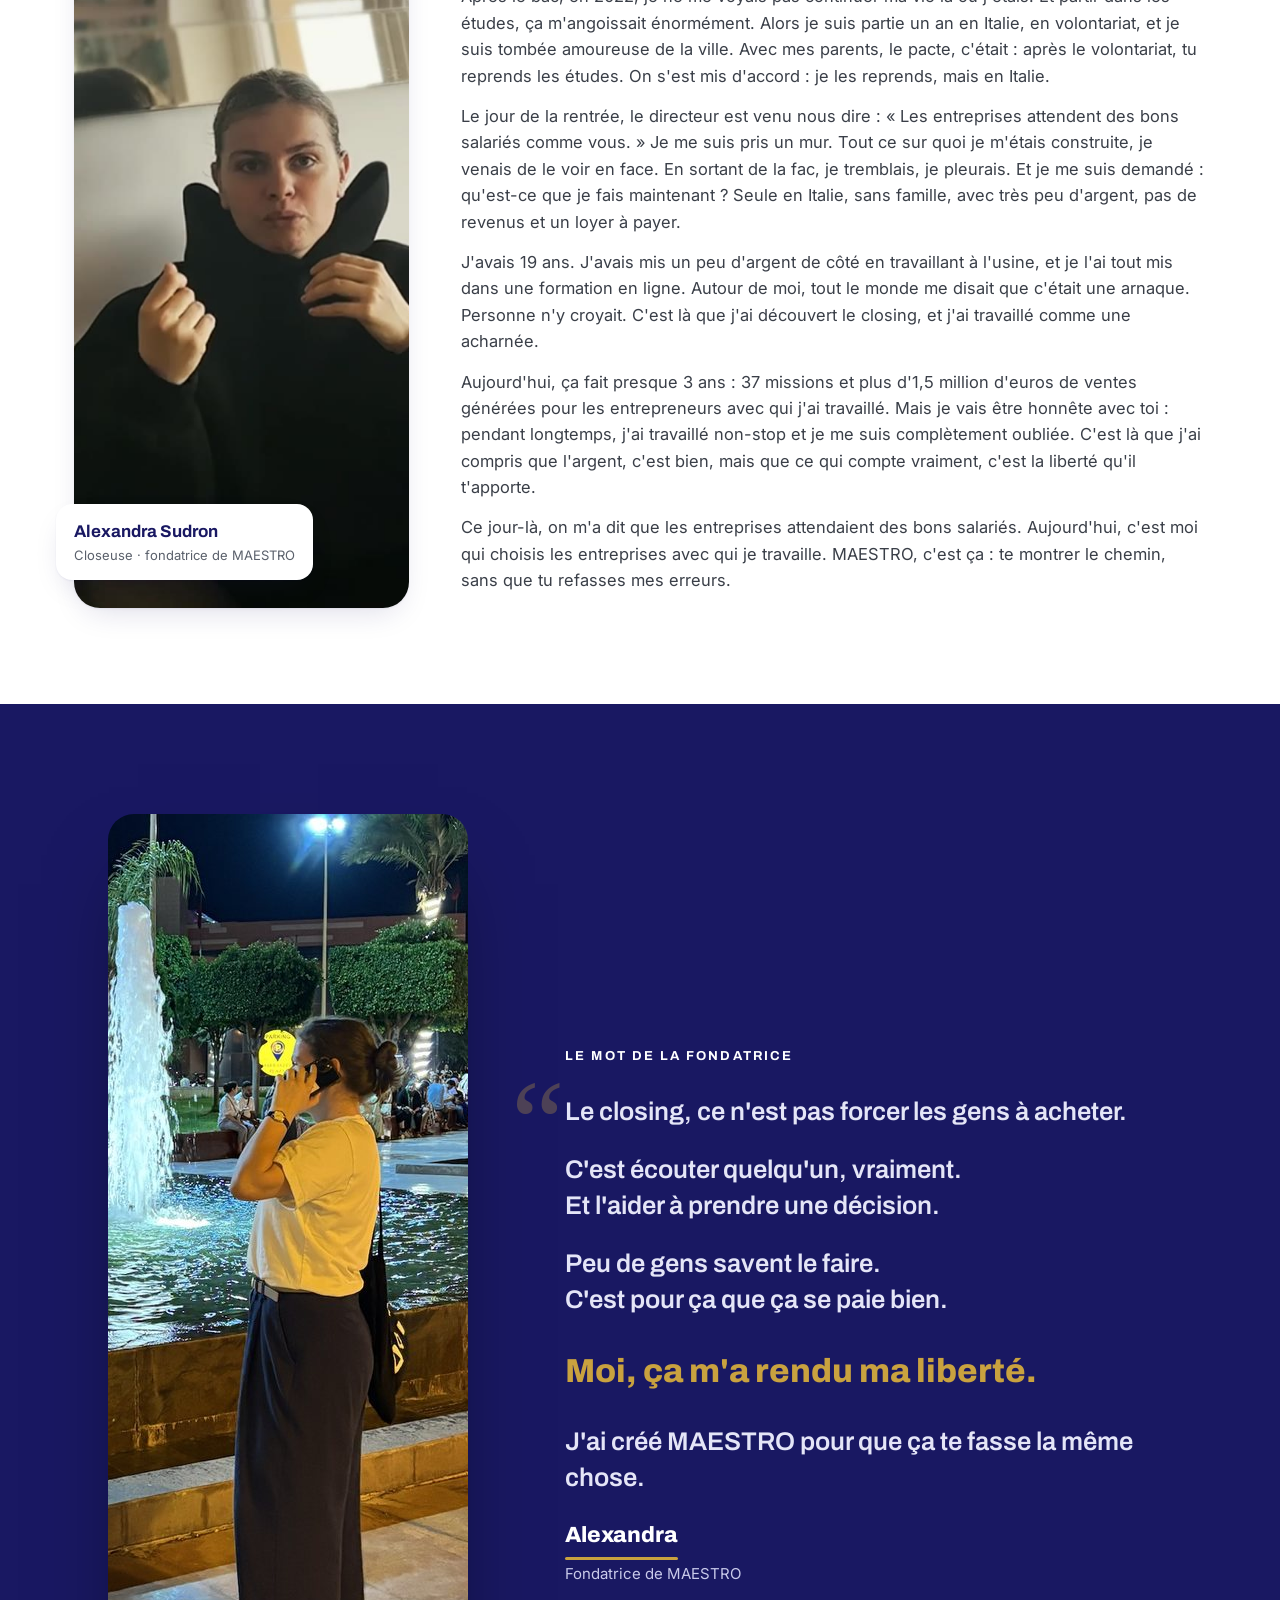
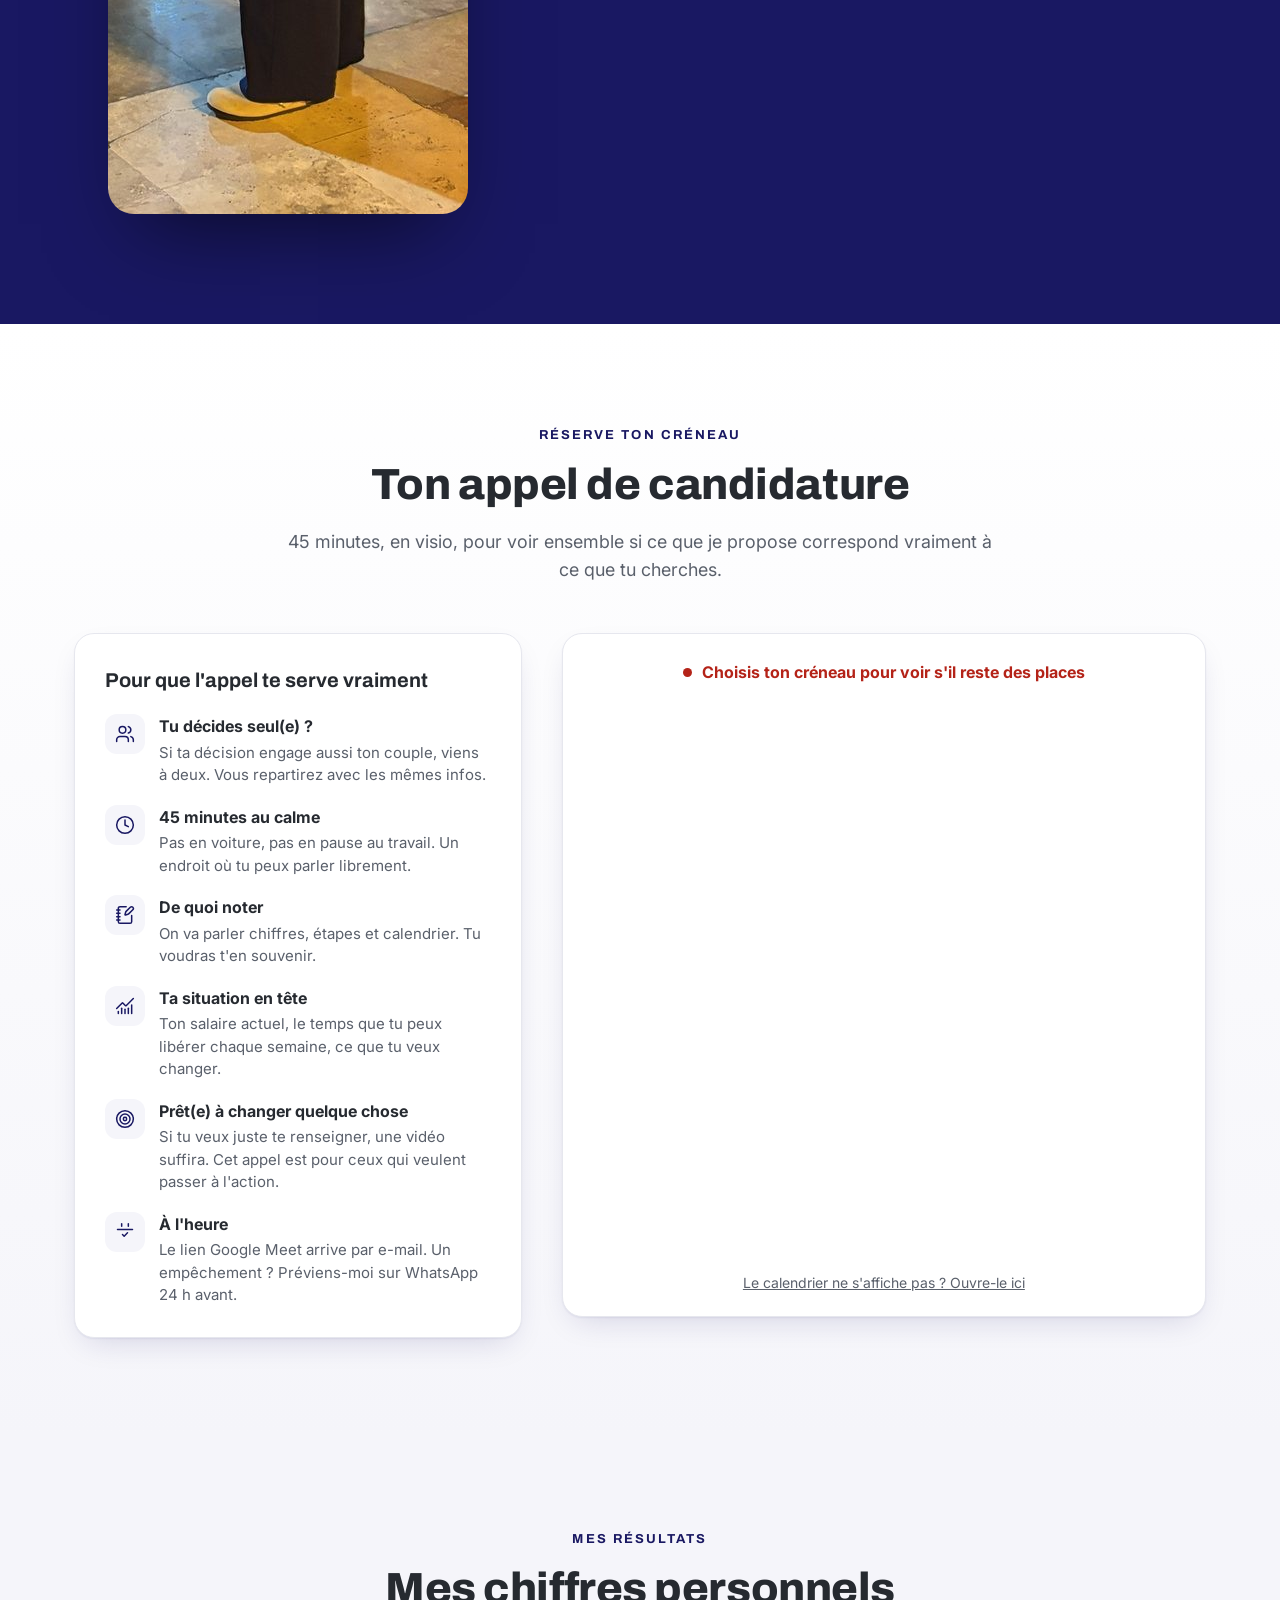
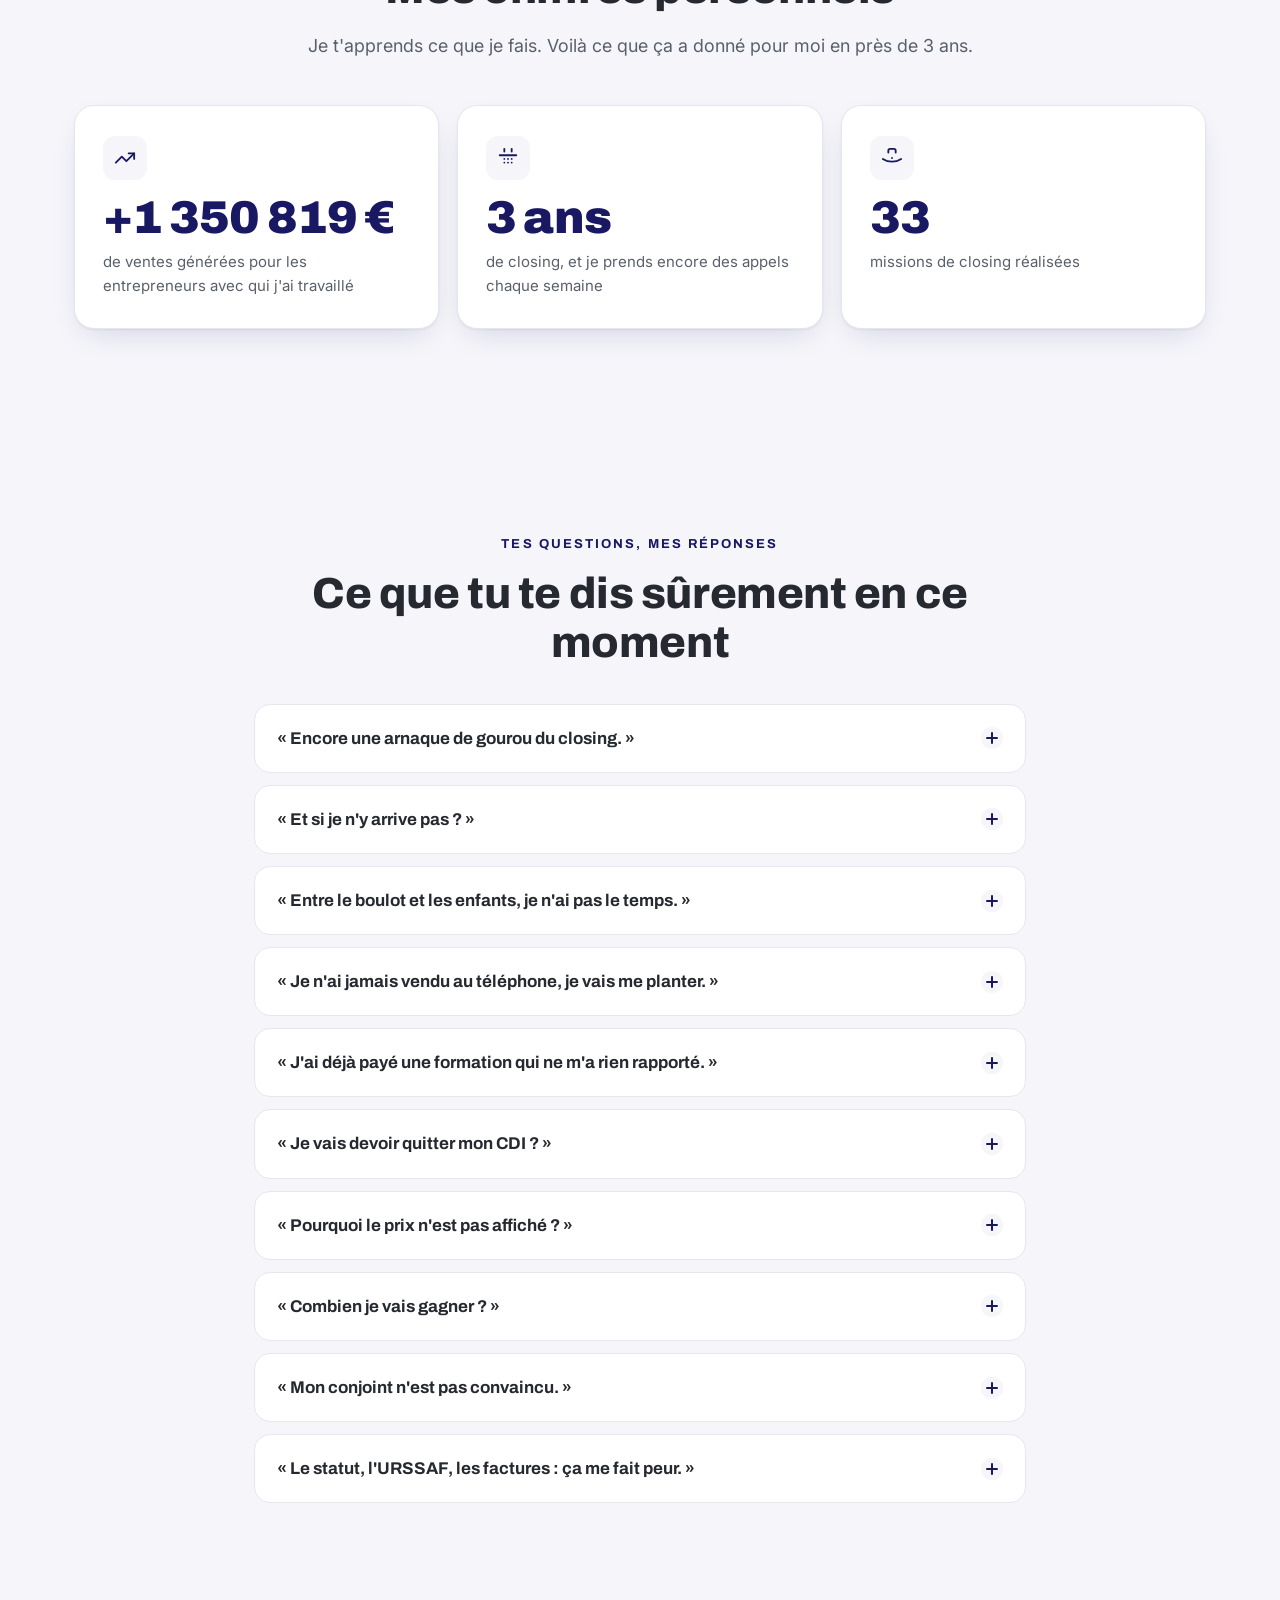
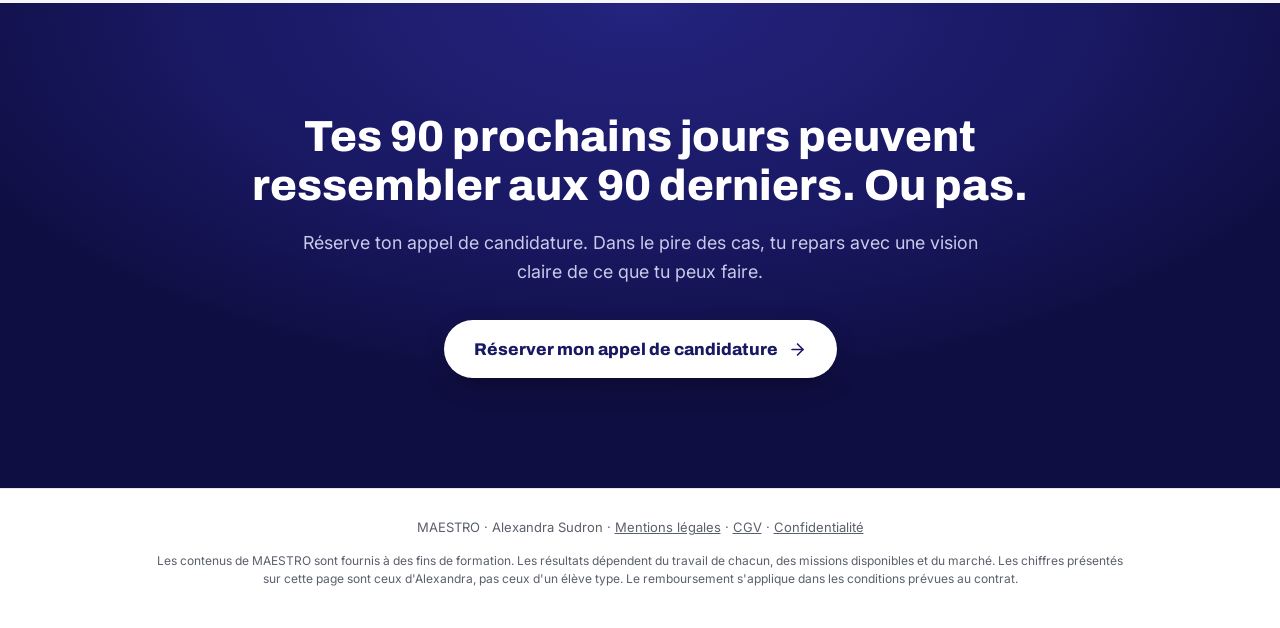
==== commit ace858d6: "Qui je suis : parcours complet, nouvelle chute Co-Authored-By: Claude Opus 5.5 <noreply@anthropic.co" ====
--- a/index.html
+++ b/index.html
@@ -151,11 +151,12 @@
     <div class="about-in">
       <figure class="about-photo" data-reveal="left"><img src="alexandra-profil.jpg" width="800" height="1000" alt="Portrait d'Alexandra Sudron" loading="lazy"><figcaption><b>Alexandra Sudron</b><span>Closeuse · fondatrice de MAESTRO</span></figcaption></figure>
       <div class="about-txt" data-reveal="right">
-        <p>À la base, rien ne me prédestinait à la vente. J'ai fait du foot en sport-études, puis j'ai arrêté les études et je suis partie travailler à l'usine.</p>
-        <p>Un jour, ma mère m'a dit une phrase qui m'a fait un déclic. Je suis partie un an en Italie, en volontariat. Quand je suis rentrée, j'ai voulu faire comme tout le monde et je me suis inscrite en fac d'éco. Le jour de l'orientation, j'ai eu un vrai rejet, physiquement. Là, j'ai compris que ce n'était pas pour moi.</p>
-        <p>J'avais 19 ans. J'ai pris le peu d'argent que j'avais et je l'ai mis dans une formation en ligne. Tout le monde autour de moi me disait que c'était une arnaque. Sauf que c'est là que j'ai rencontré les gens qui m'ont fait découvrir le closing, et ça a tout changé.</p>
+        <p>À la base, rien ne me prédestinait à la vente. Je viens d'une famille d'ouvriers. J'étais la bonne élève : des bonnes notes, le foot en sport-études, un bac général. Le parcours classique. Sauf que j'ai toujours eu une âme d'entrepreneure. Je n'ai jamais aimé qu'on me donne des ordres.</p>
+        <p>Après le bac, en 2022, je ne me voyais pas continuer ma vie là où j'étais. Et partir dans les études, ça m'angoissait énormément. Alors je suis partie un an en Italie, en volontariat, et je suis tombée amoureuse de la ville. Avec mes parents, le pacte, c'était : après le volontariat, tu reprends les études. On s'est mis d'accord : je les reprends, mais en Italie.</p>
+        <p>Le jour de la rentrée, le directeur est venu nous dire : « Les entreprises attendent des bons salariés comme vous. » Je me suis pris un mur. Tout ce sur quoi je m'étais construite, je venais de le voir en face. En sortant de la fac, je tremblais, je pleurais. Et je me suis demandé : qu'est-ce que je fais maintenant ? Seule en Italie, sans famille, avec très peu d'argent, pas de revenus et un loyer à payer.</p>
+        <p>J'avais 19 ans. J'avais mis un peu d'argent de côté en travaillant à l'usine, et je l'ai tout mis dans une formation en ligne. Autour de moi, tout le monde me disait que c'était une arnaque. Personne n'y croyait. C'est là que j'ai découvert le closing, et j'ai travaillé comme une acharnée.</p>
         <p>Aujourd'hui, ça fait presque 3 ans : 37 missions et plus d'1,5 million d'euros de ventes générées pour les entrepreneurs avec qui j'ai travaillé. Mais je vais être honnête avec toi : pendant longtemps, j'ai travaillé non-stop et je me suis complètement oubliée. C'est là que j'ai compris que l'argent, c'est bien, mais que ce qui compte vraiment, c'est la liberté qu'il t'apporte.</p>
-        <p>Maintenant, je vis à Gênes, je choisis mes horaires, je vais au foot quand je veux, et je close toujours. MAESTRO, c'est ça : te montrer le chemin, sans que tu refasses mes erreurs.</p>
+        <p>Ce jour-là, on m'a dit que les entreprises attendaient des bons salariés. Aujourd'hui, c'est moi qui choisis les entreprises avec qui je travaille. MAESTRO, c'est ça : te montrer le chemin, sans que tu refasses mes erreurs.</p>
       </div>
     </div>
   </div>
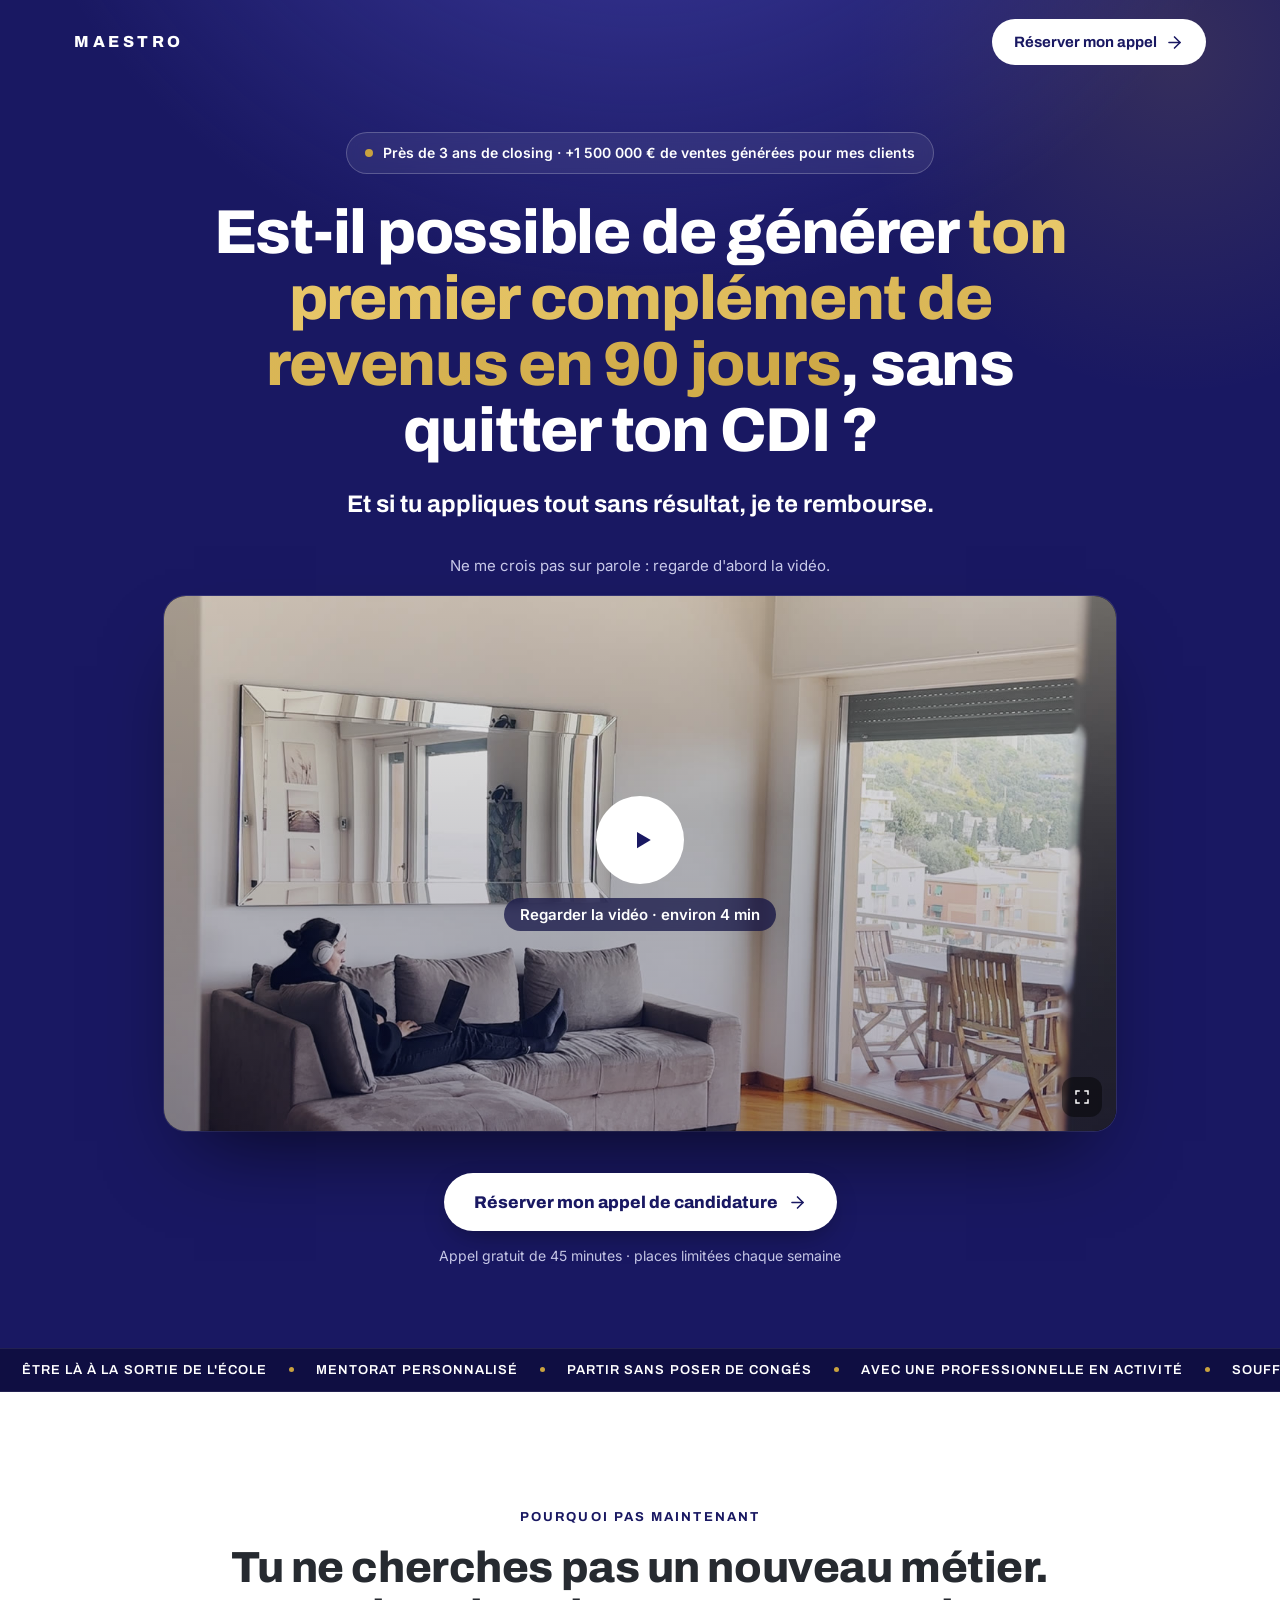
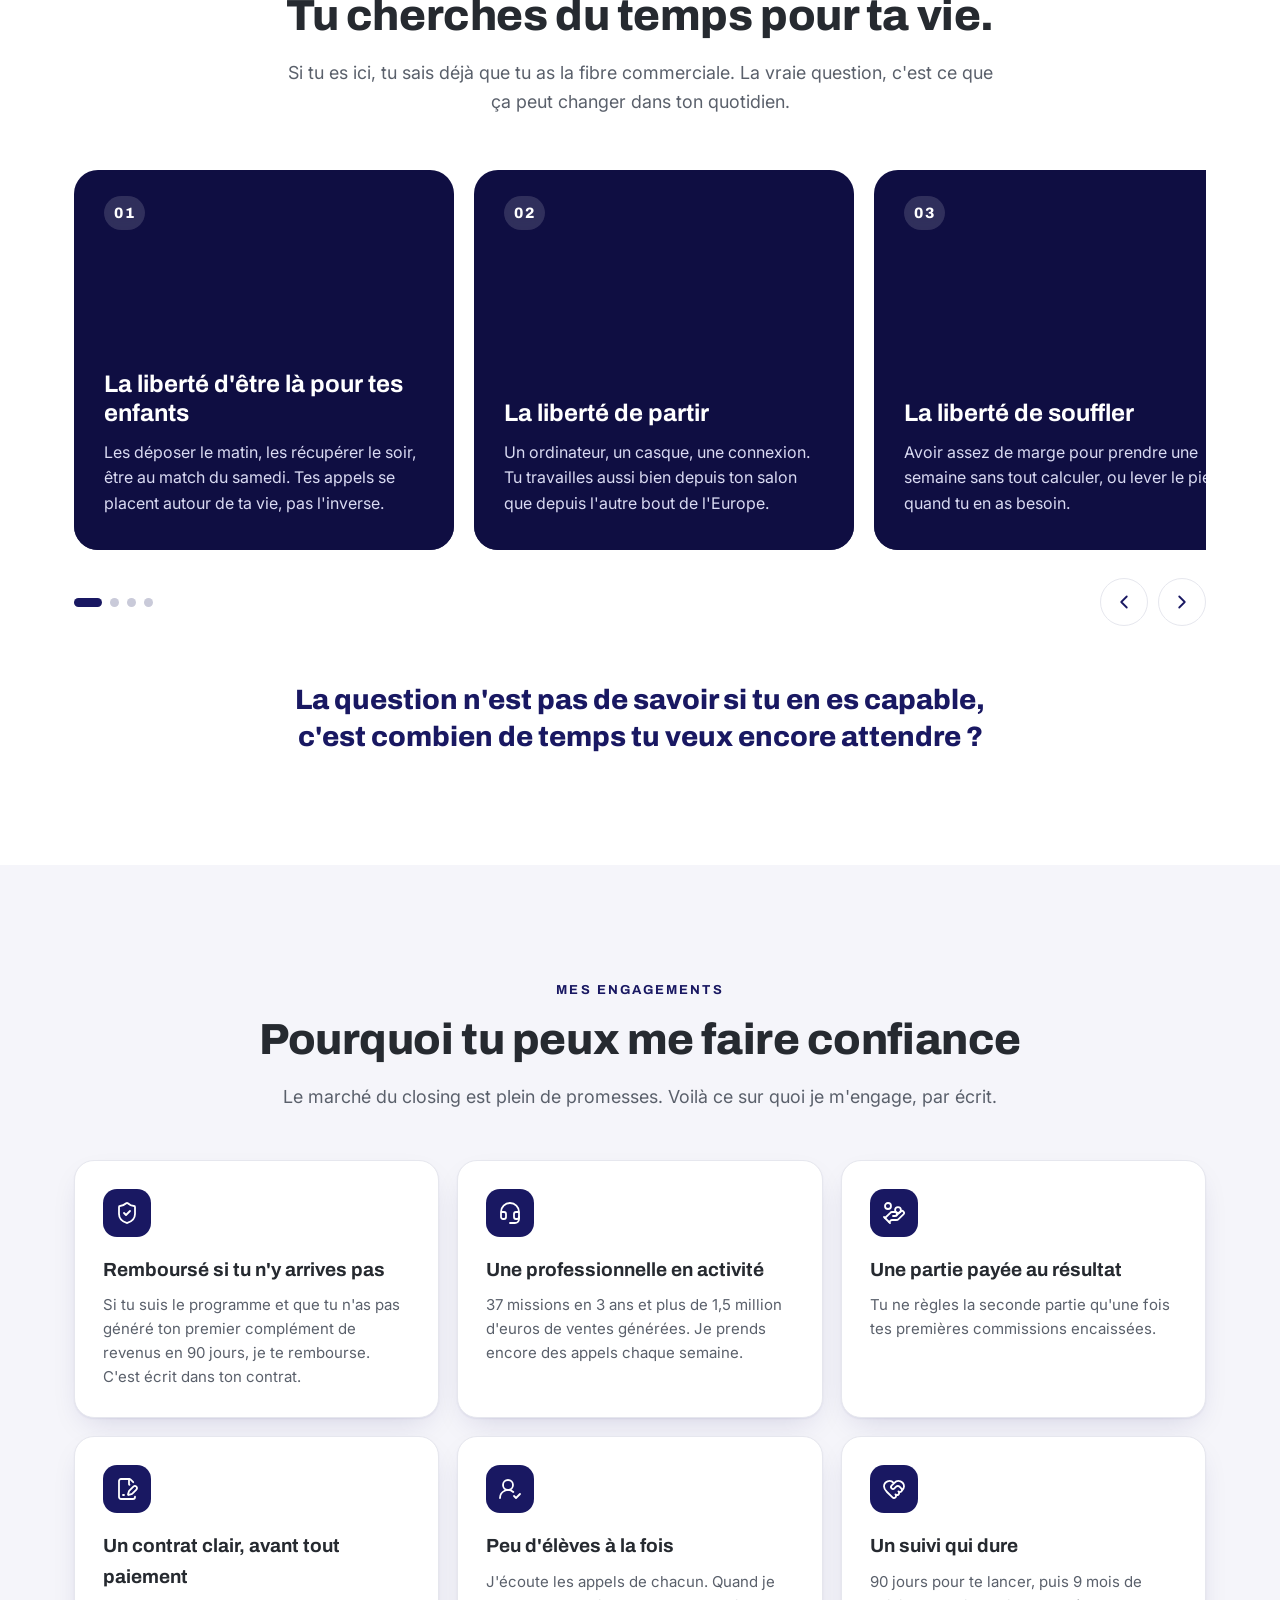
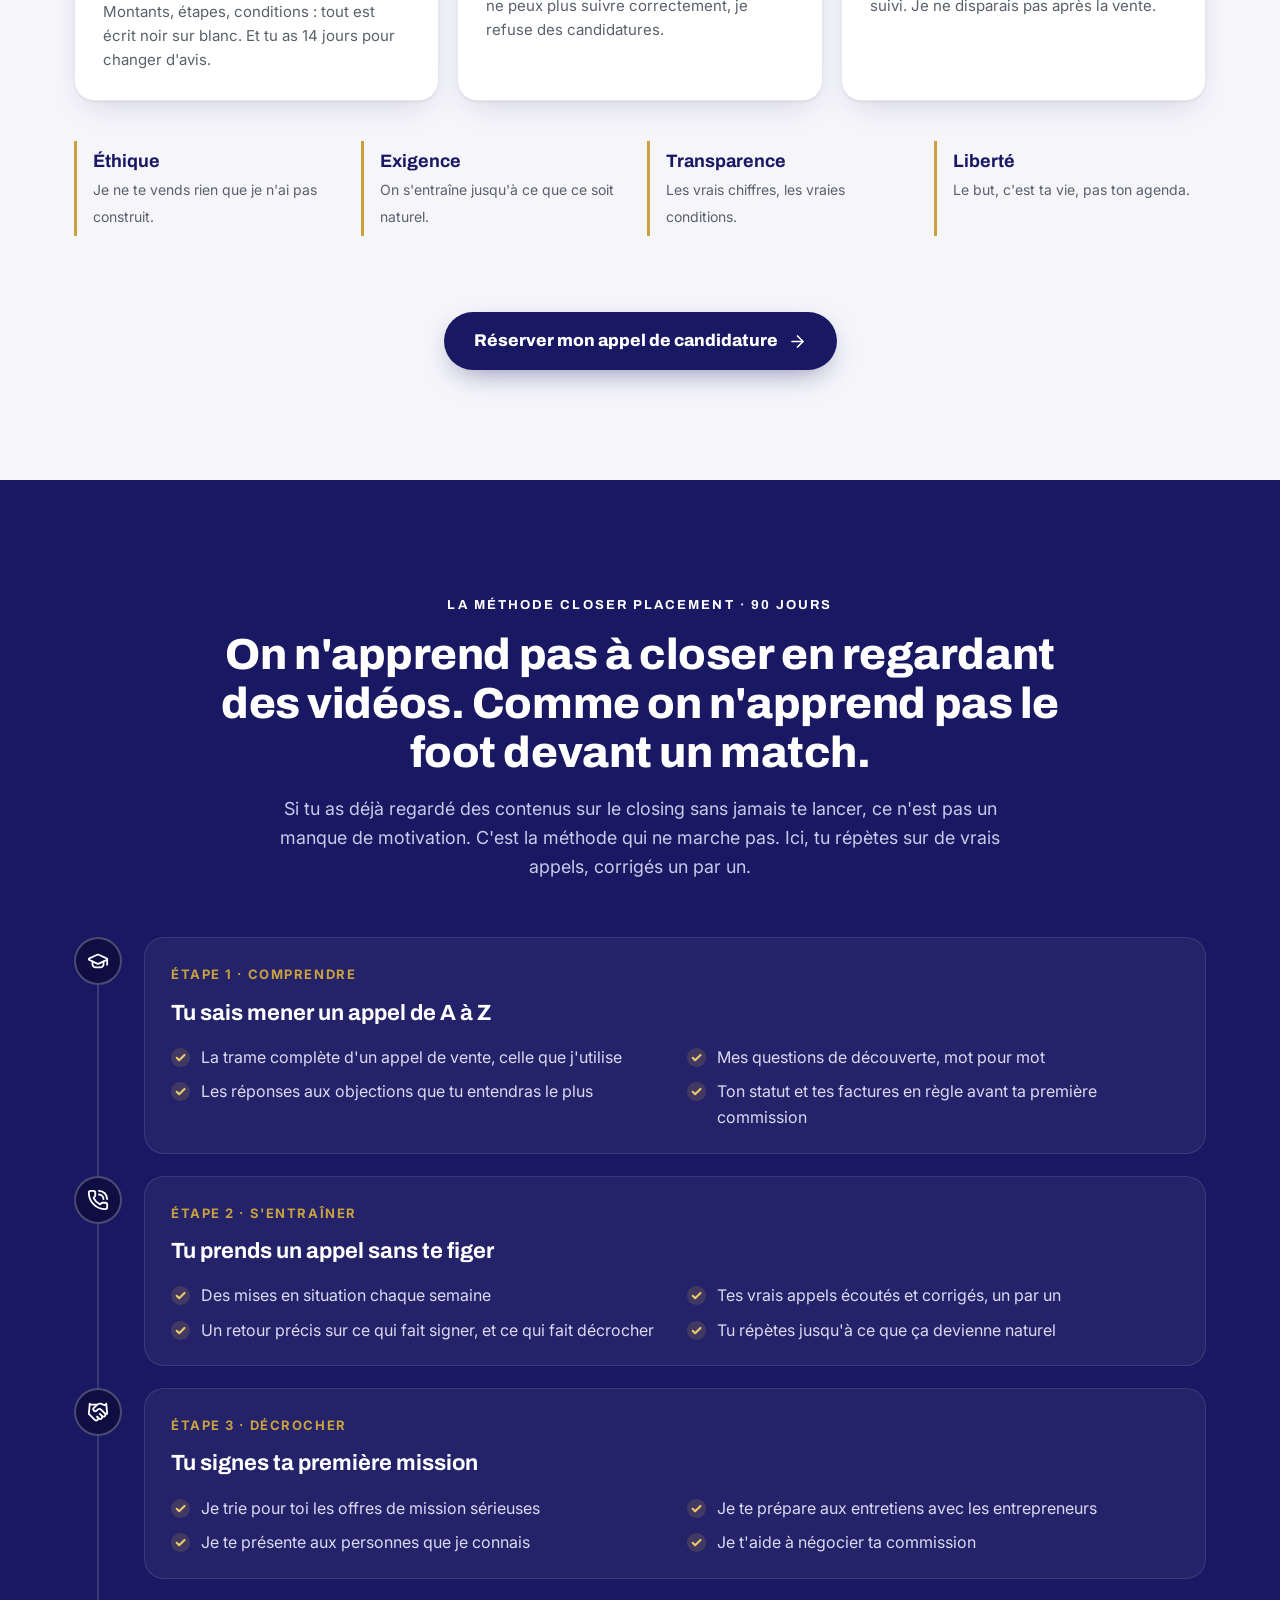
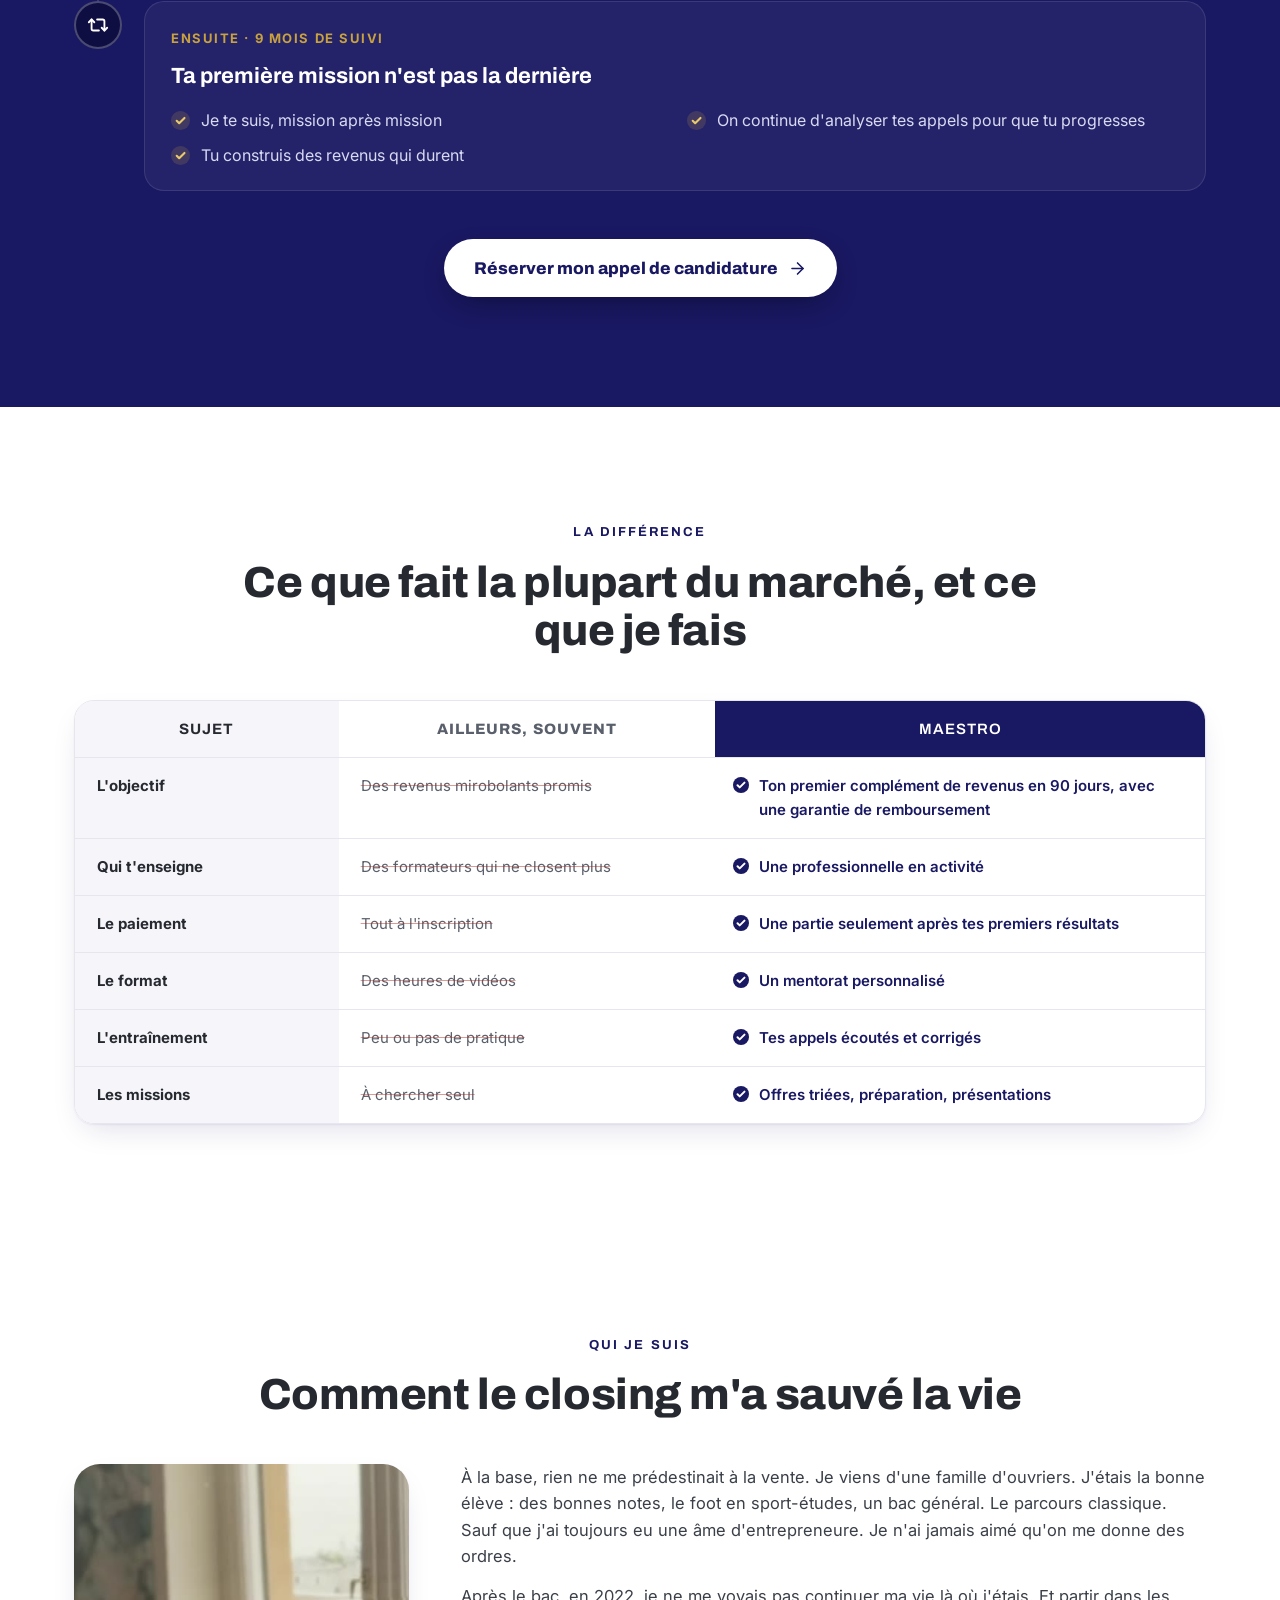
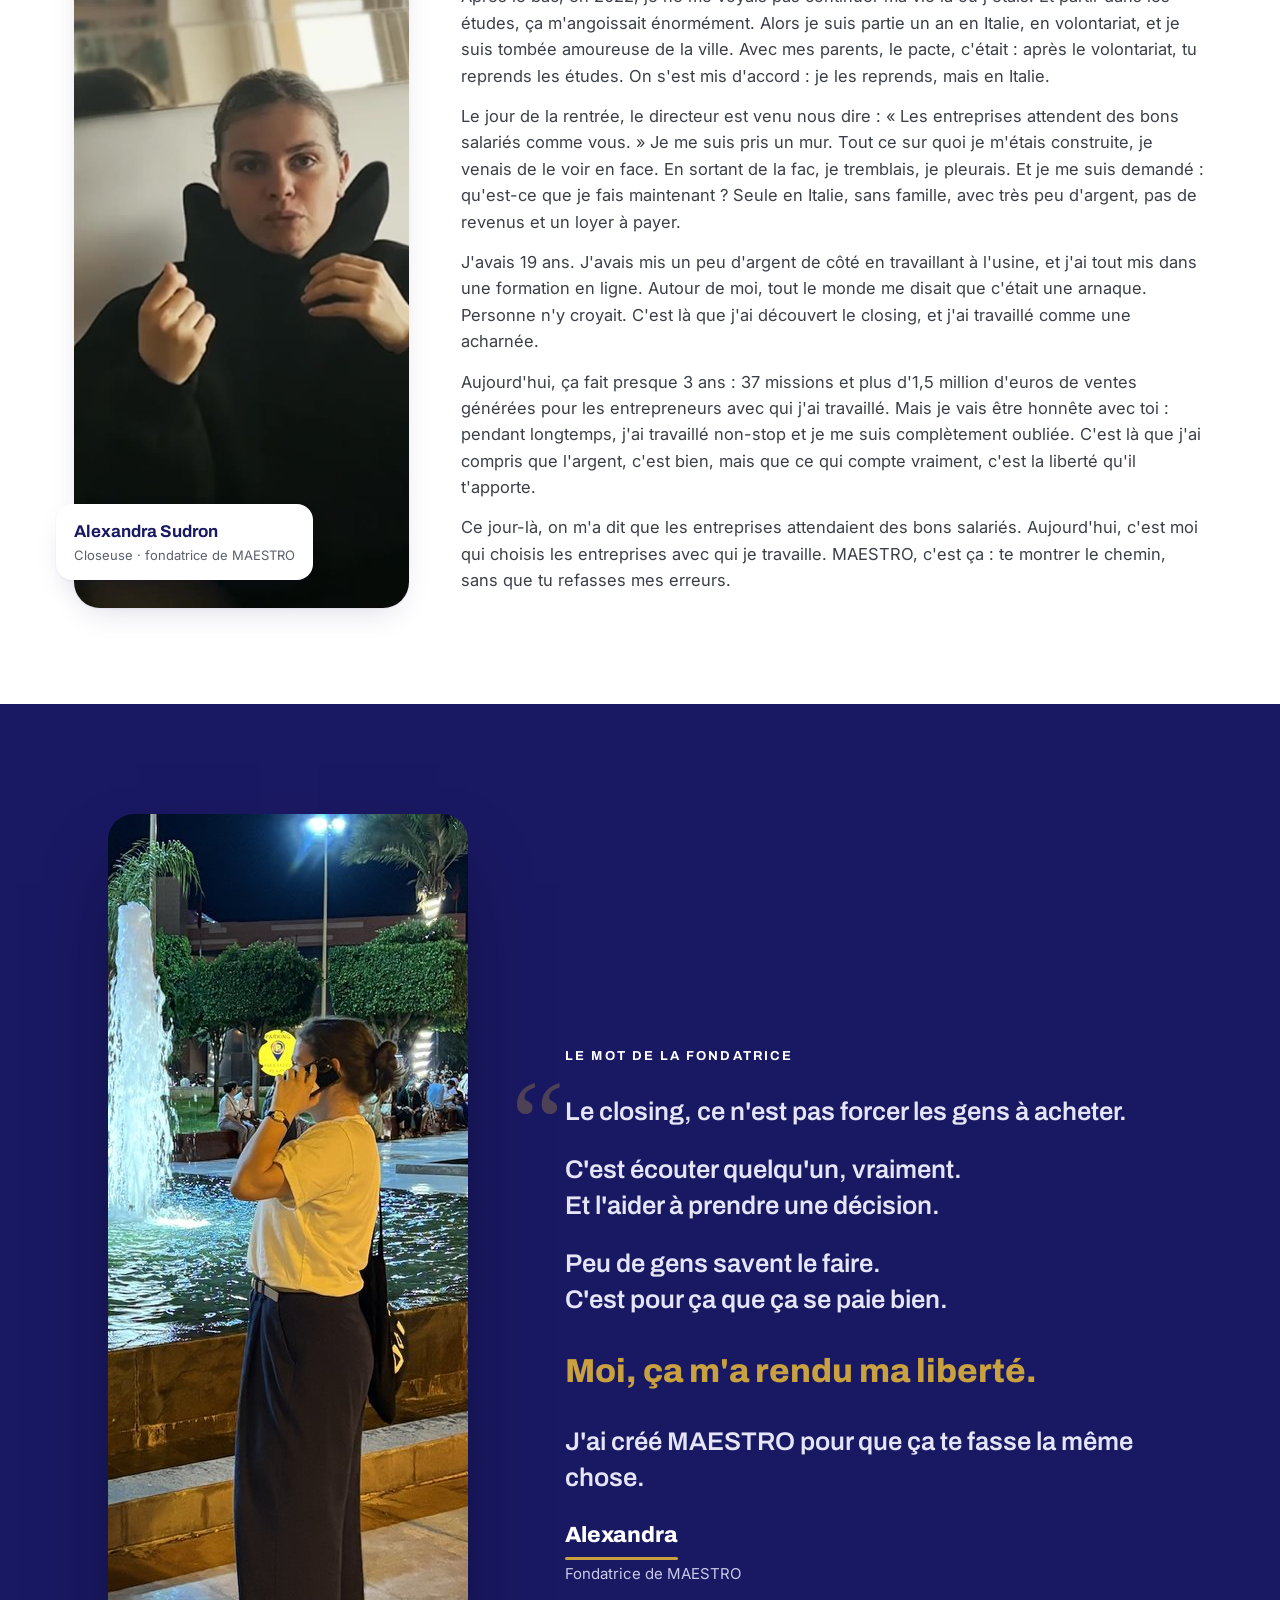
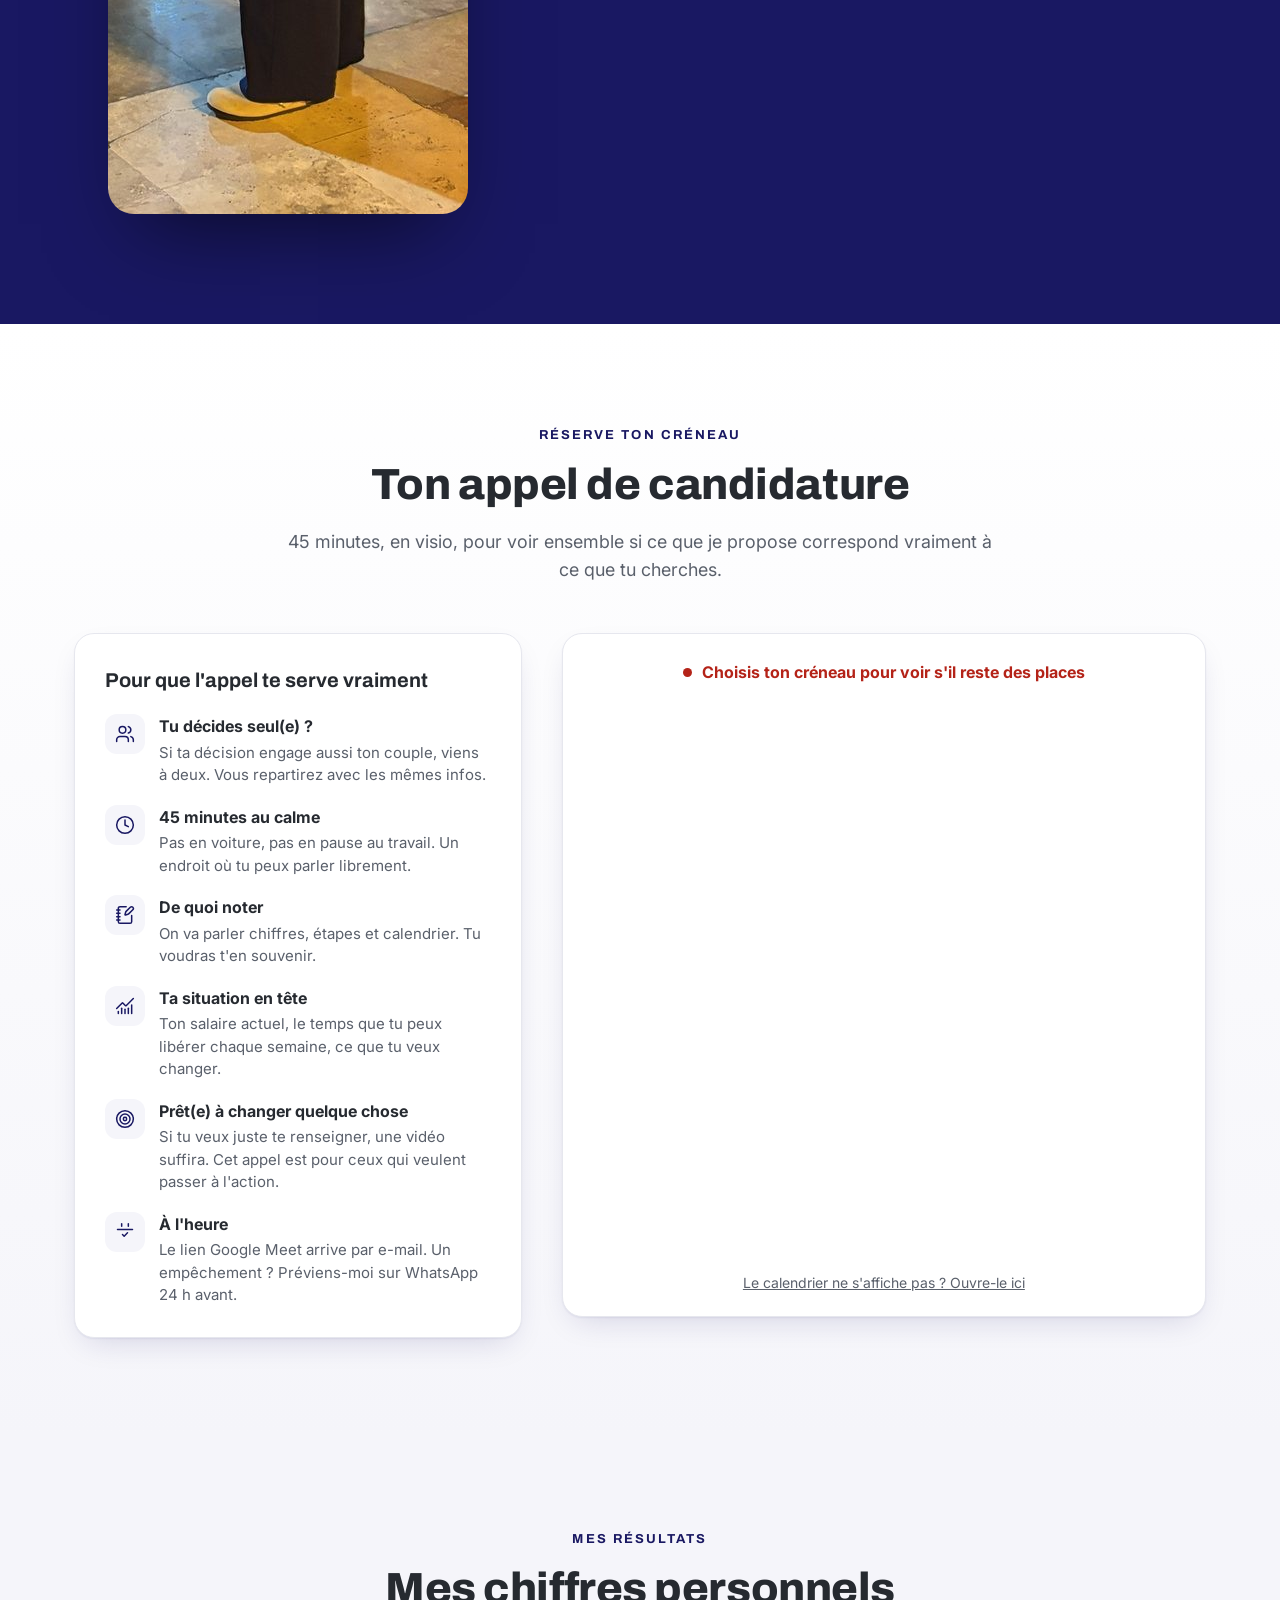
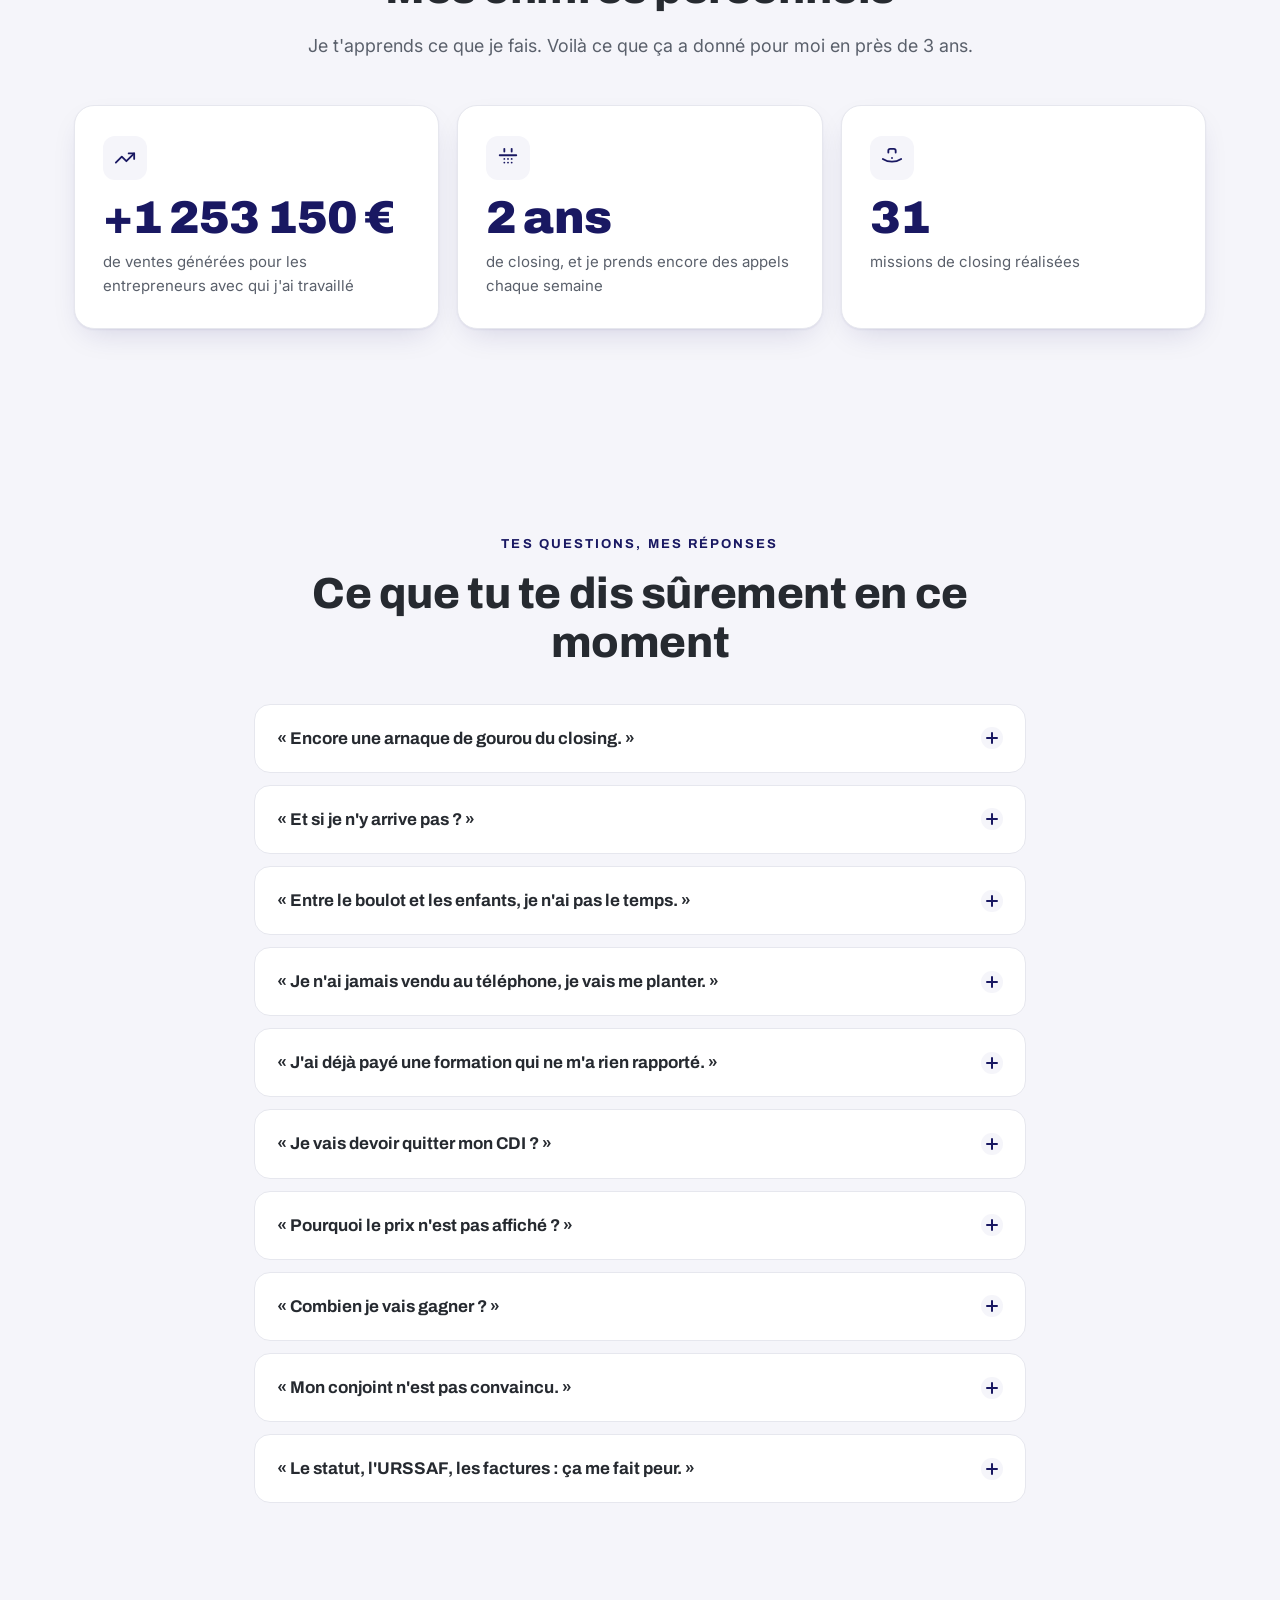
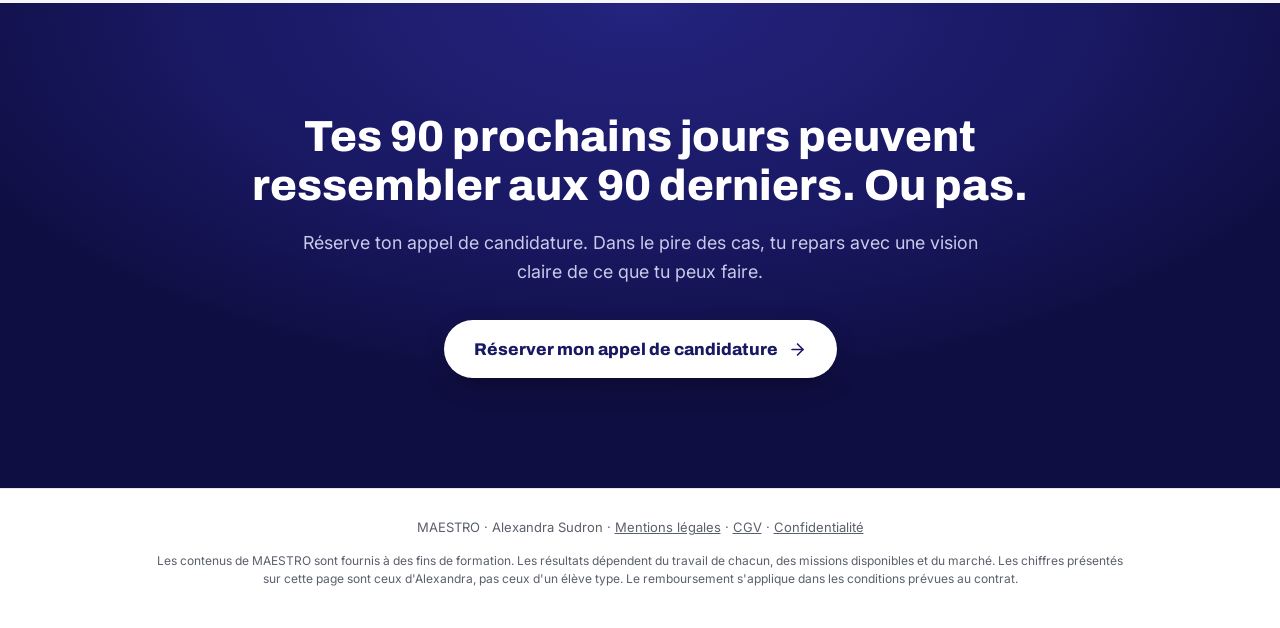
==== commit d2e3af53: "Qui je suis : correction Co-Authored-By: Claude Opus 5.5 <noreply@anthropic.com> Claude-Session: htt" ====
--- a/index.html
+++ b/index.html
@@ -154,7 +154,7 @@
         <p>À la base, rien ne me prédestinait à la vente. Je viens d'une famille d'ouvriers. J'étais la bonne élève : des bonnes notes, le foot en sport-études, un bac général. Le parcours classique. Sauf que j'ai toujours eu une âme d'entrepreneure. Je n'ai jamais aimé qu'on me donne des ordres.</p>
         <p>Après le bac, en 2022, je ne me voyais pas continuer ma vie là où j'étais. Et partir dans les études, ça m'angoissait énormément. Alors je suis partie un an en Italie, en volontariat, et je suis tombée amoureuse de la ville. Avec mes parents, le pacte, c'était : après le volontariat, tu reprends les études. On s'est mis d'accord : je les reprends, mais en Italie.</p>
         <p>Le jour de la rentrée, le directeur est venu nous dire : « Les entreprises attendent des bons salariés comme vous. » Je me suis pris un mur. Tout ce sur quoi je m'étais construite, je venais de le voir en face. En sortant de la fac, je tremblais, je pleurais. Et je me suis demandé : qu'est-ce que je fais maintenant ? Seule en Italie, sans famille, avec très peu d'argent, pas de revenus et un loyer à payer.</p>
-        <p>J'avais 19 ans. J'avais mis un peu d'argent de côté en travaillant à l'usine, et je l'ai tout mis dans une formation en ligne. Autour de moi, tout le monde me disait que c'était une arnaque. Personne n'y croyait. C'est là que j'ai découvert le closing, et j'ai travaillé comme une acharnée.</p>
+        <p>J'avais 19 ans. J'avais mis un peu d'argent de côté en travaillant à l'usine, et j'ai tout mis dans une formation en ligne. Autour de moi, tout le monde me disait que c'était une arnaque. Personne n'y croyait. C'est là que j'ai découvert le closing, et j'ai travaillé comme une acharnée.</p>
         <p>Aujourd'hui, ça fait presque 3 ans : 37 missions et plus d'1,5 million d'euros de ventes générées pour les entrepreneurs avec qui j'ai travaillé. Mais je vais être honnête avec toi : pendant longtemps, j'ai travaillé non-stop et je me suis complètement oubliée. C'est là que j'ai compris que l'argent, c'est bien, mais que ce qui compte vraiment, c'est la liberté qu'il t'apporte.</p>
         <p>Ce jour-là, on m'a dit que les entreprises attendaient des bons salariés. Aujourd'hui, c'est moi qui choisis les entreprises avec qui je travaille. MAESTRO, c'est ça : te montrer le chemin, sans que tu refasses mes erreurs.</p>
       </div>
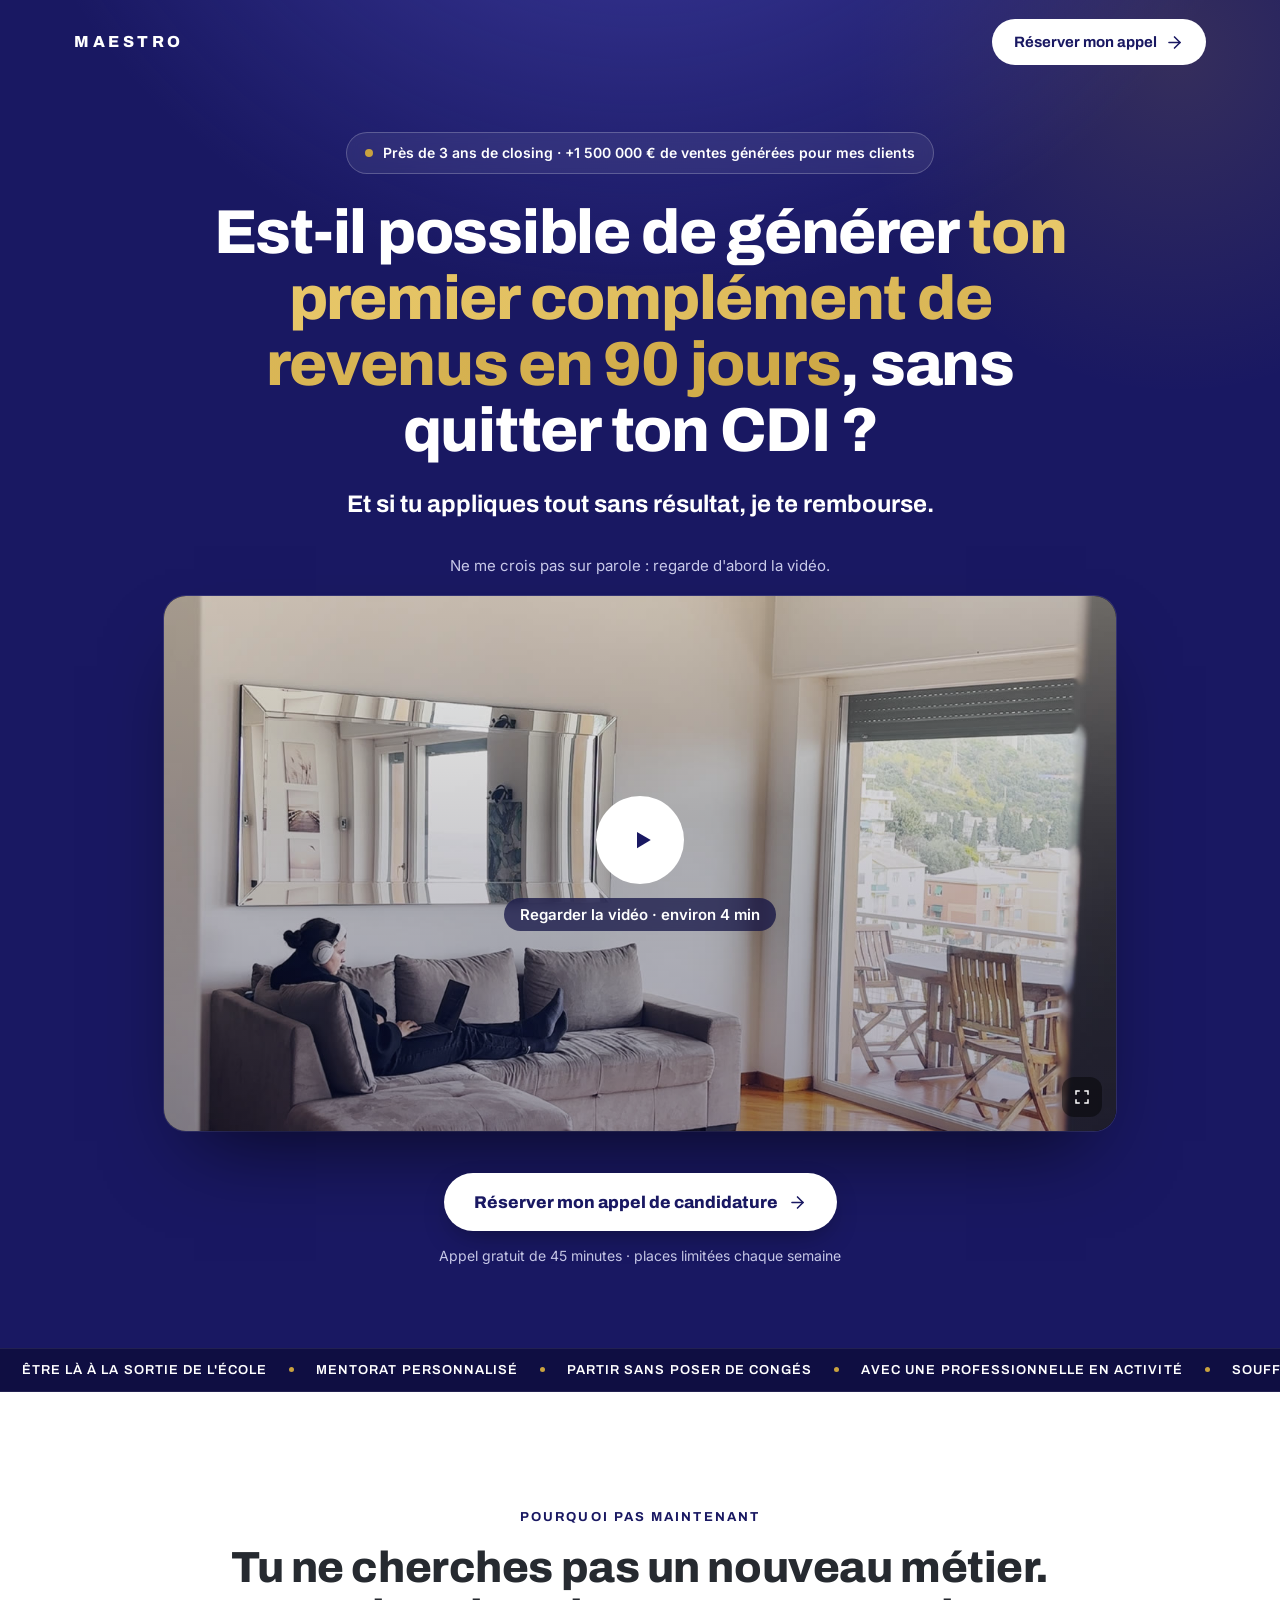
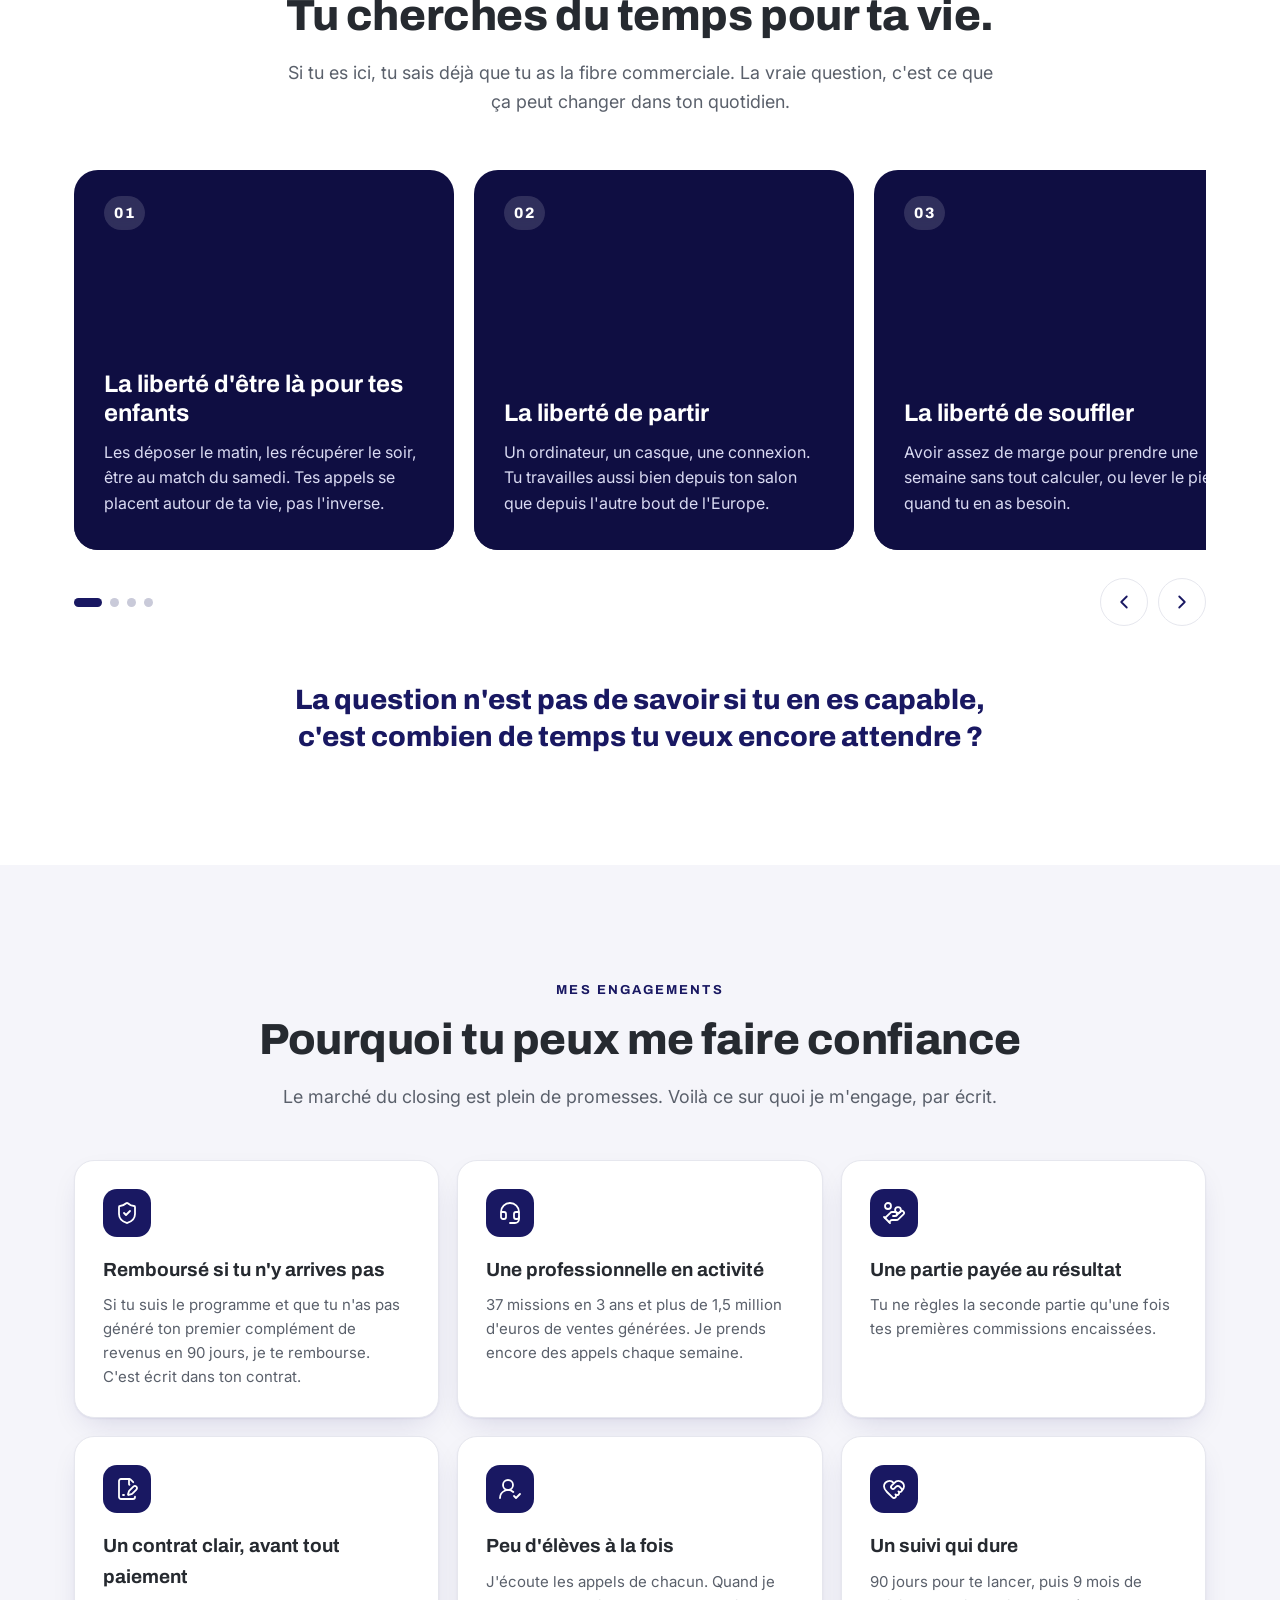
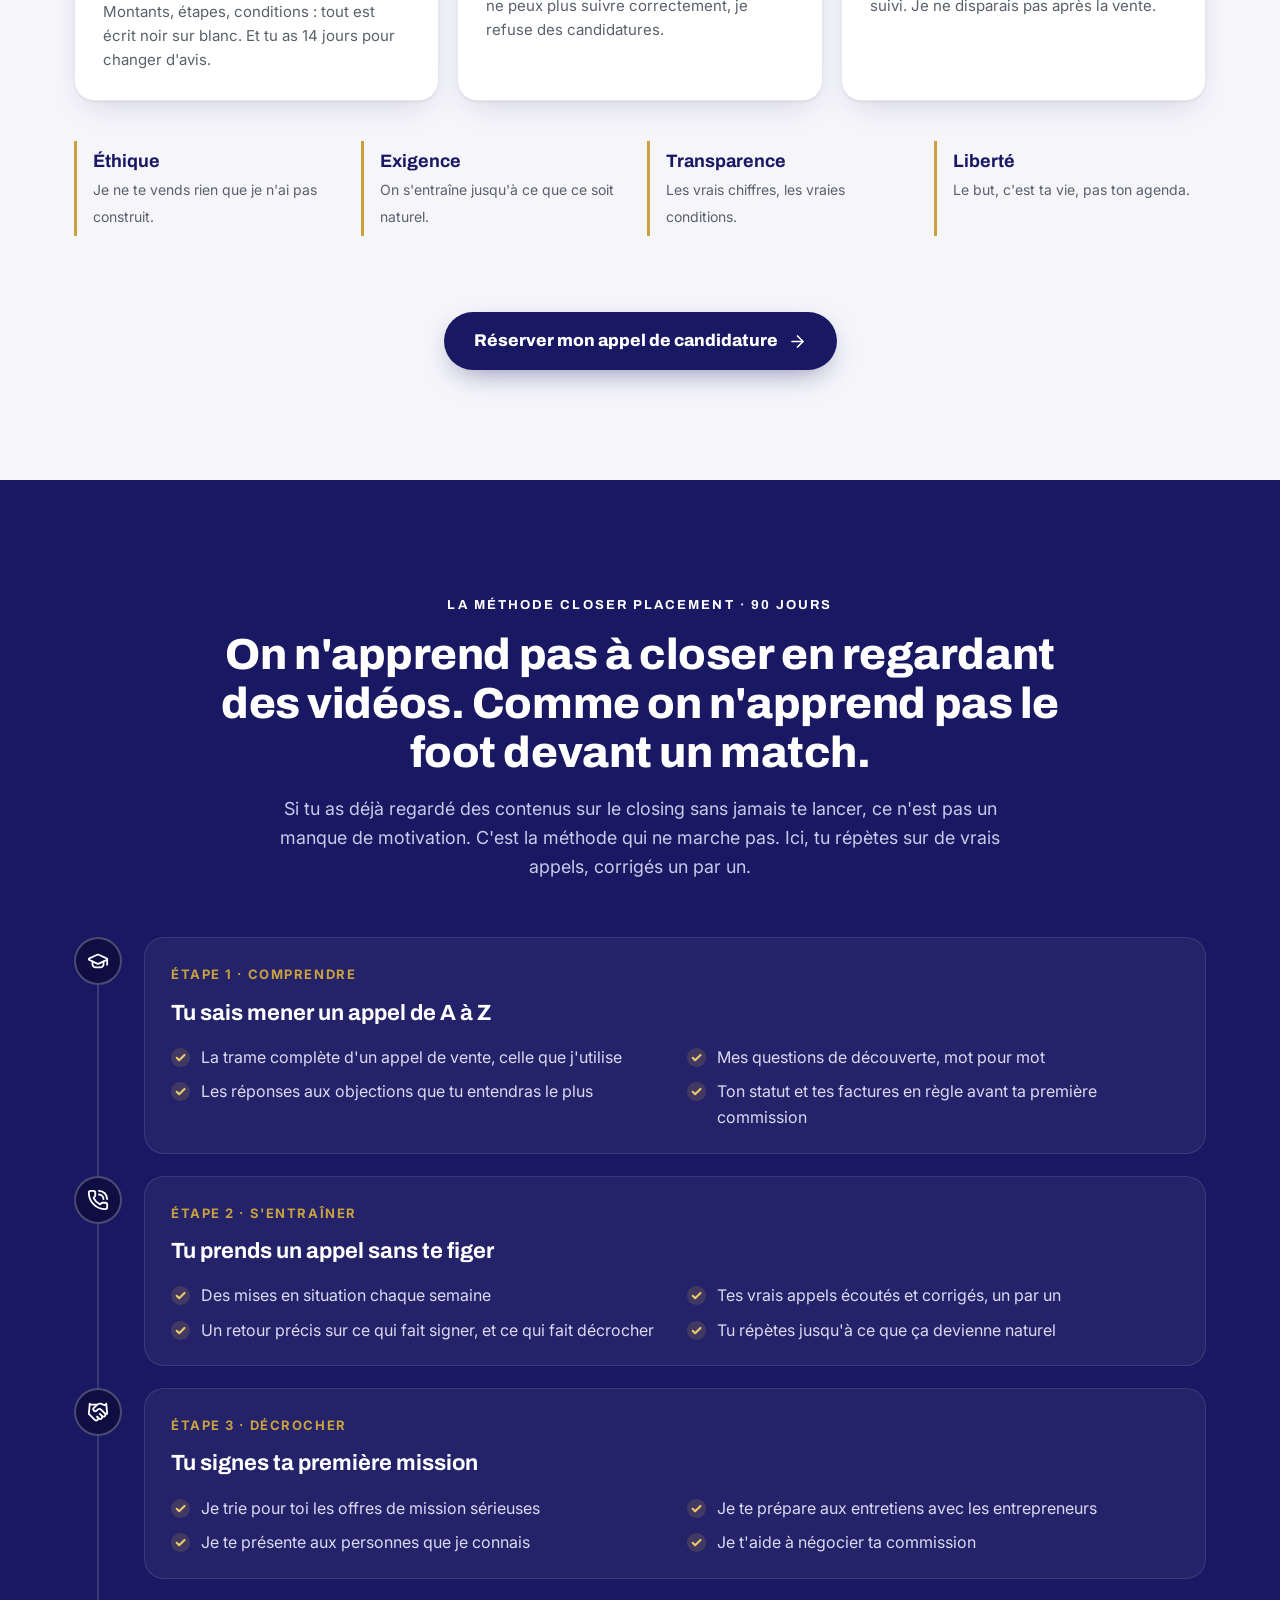
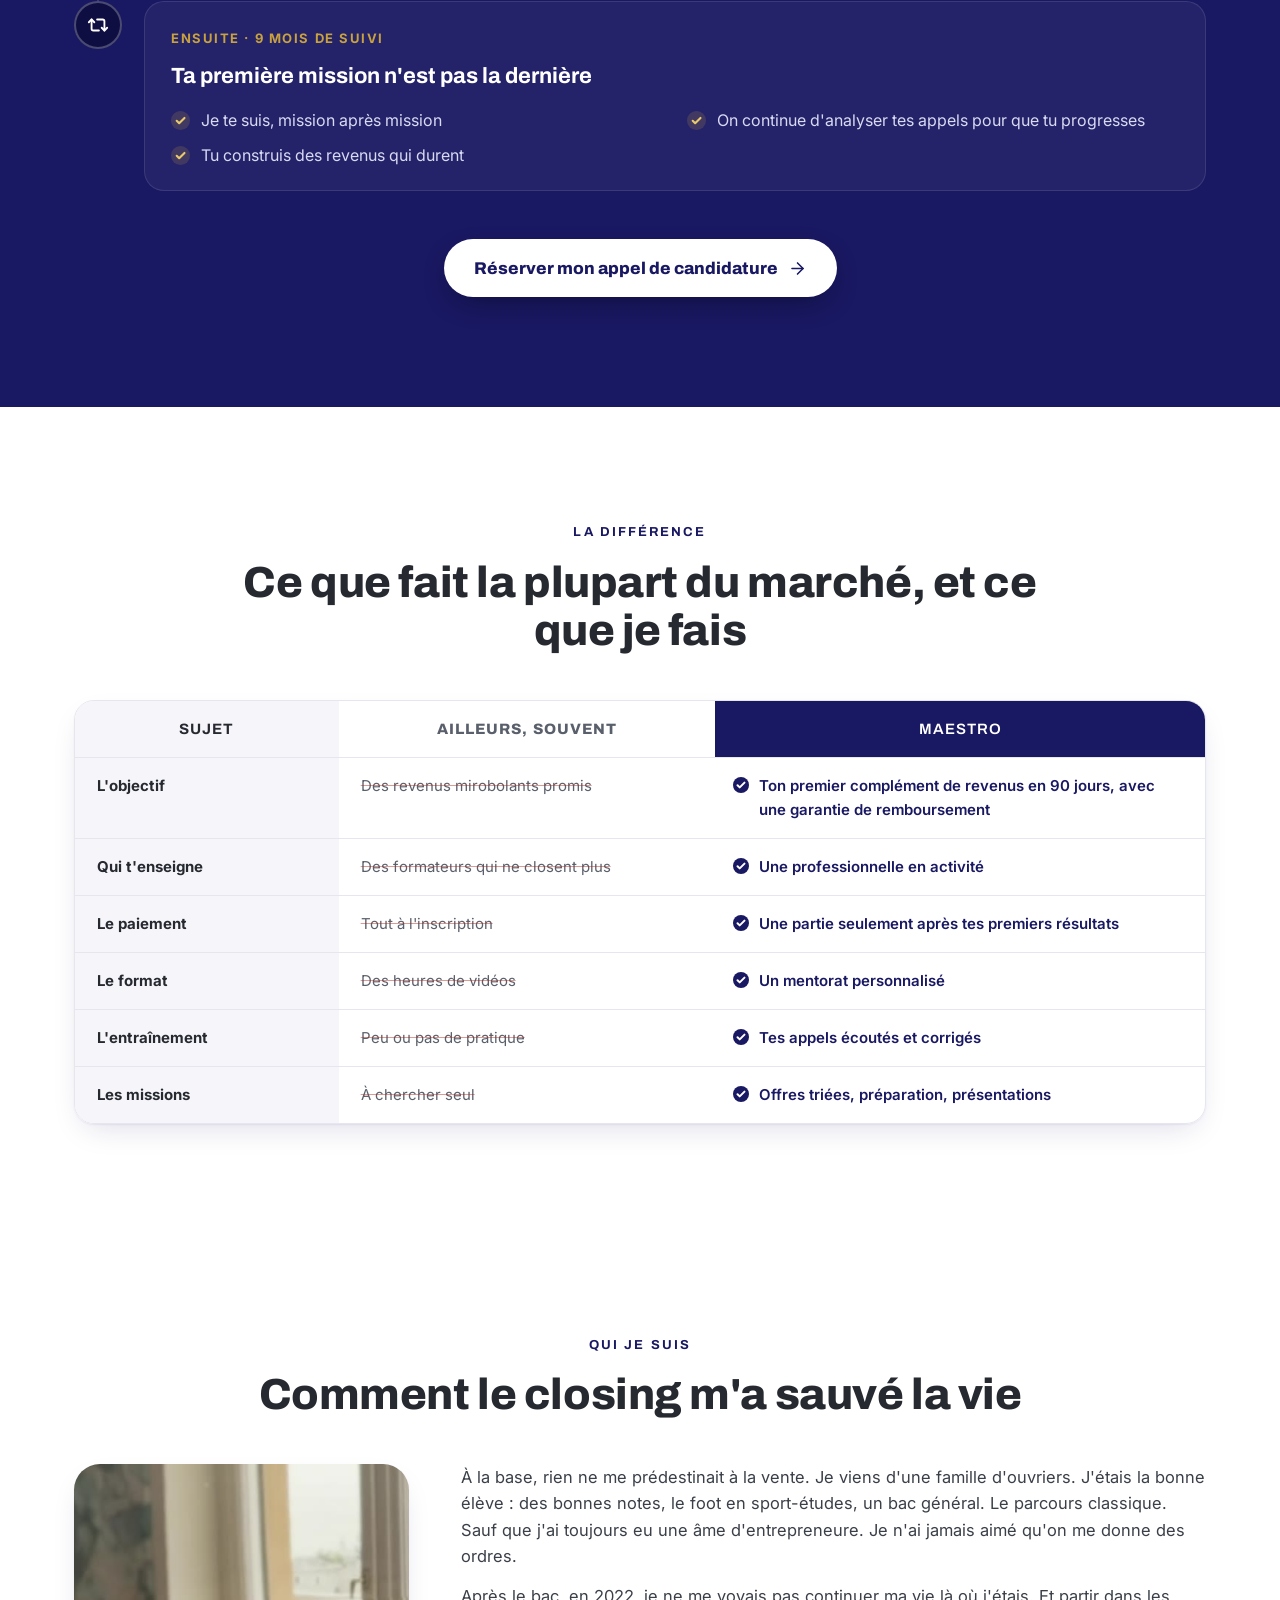
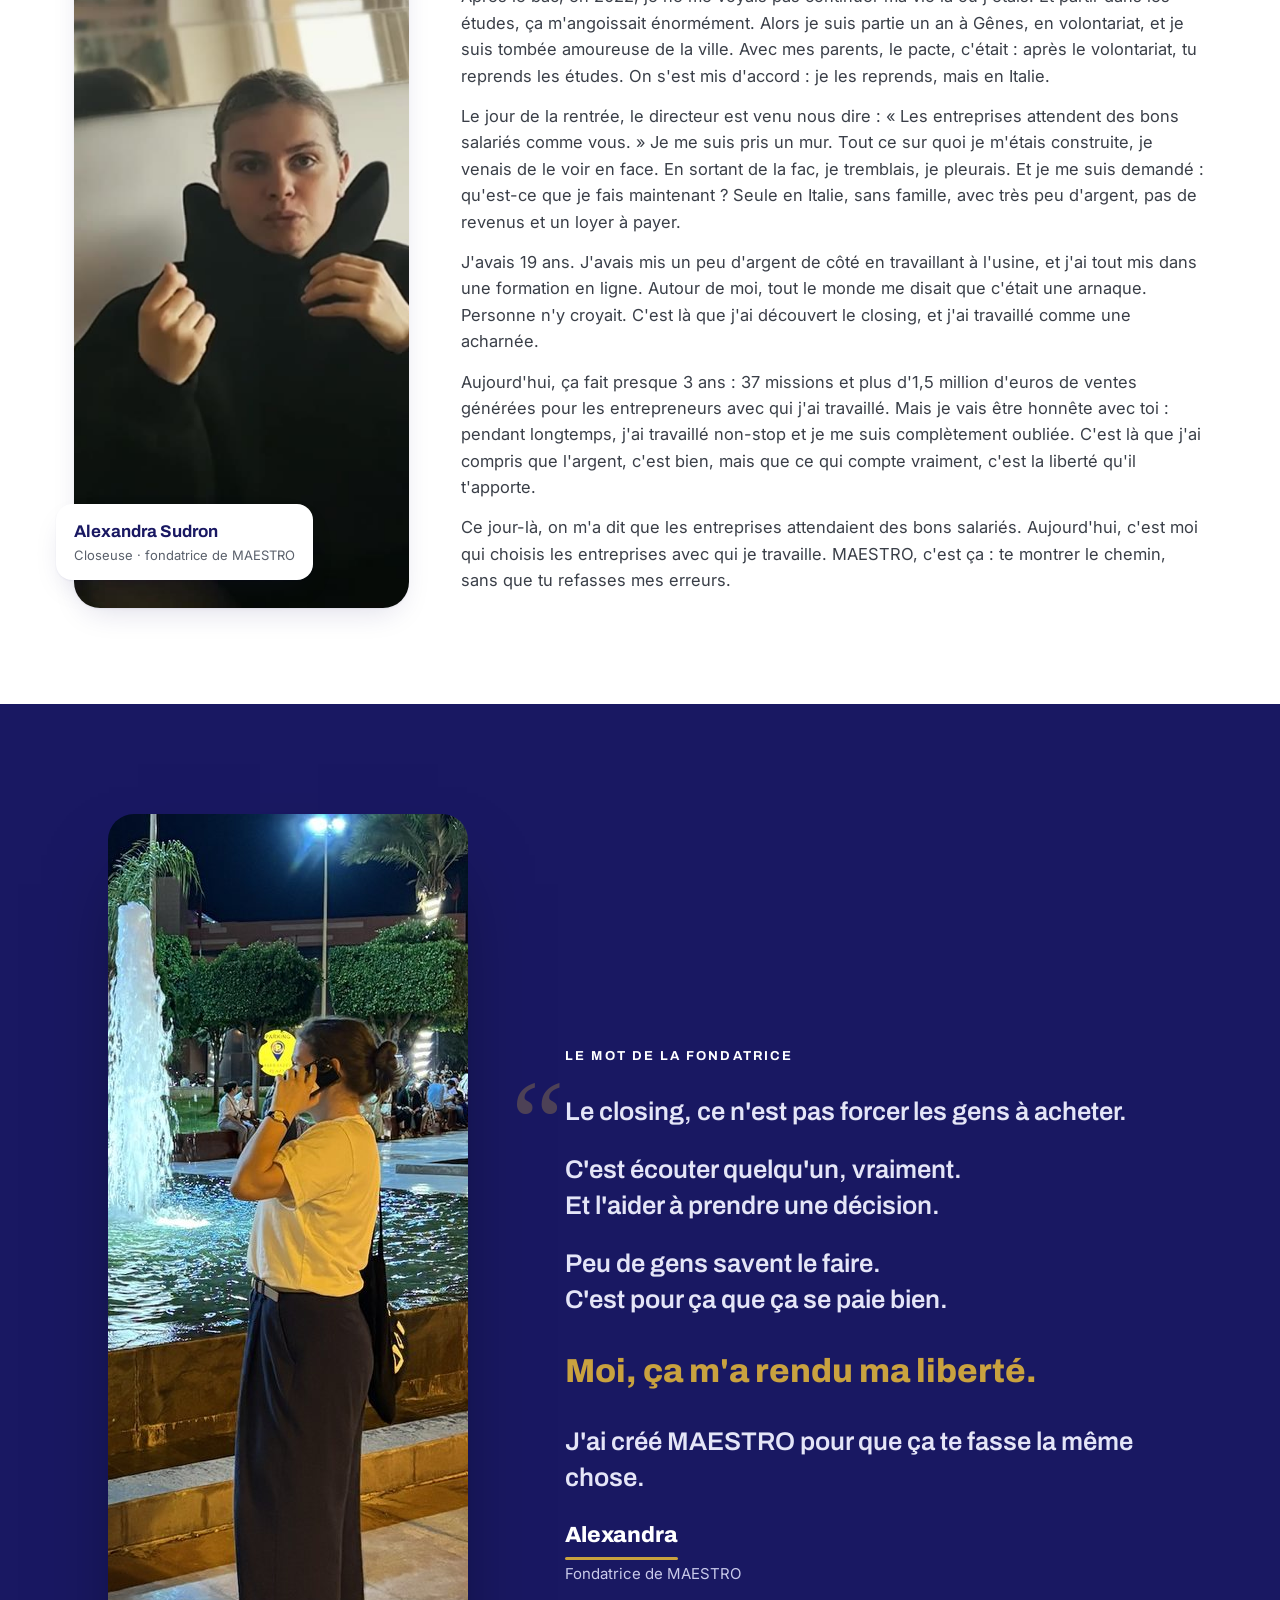
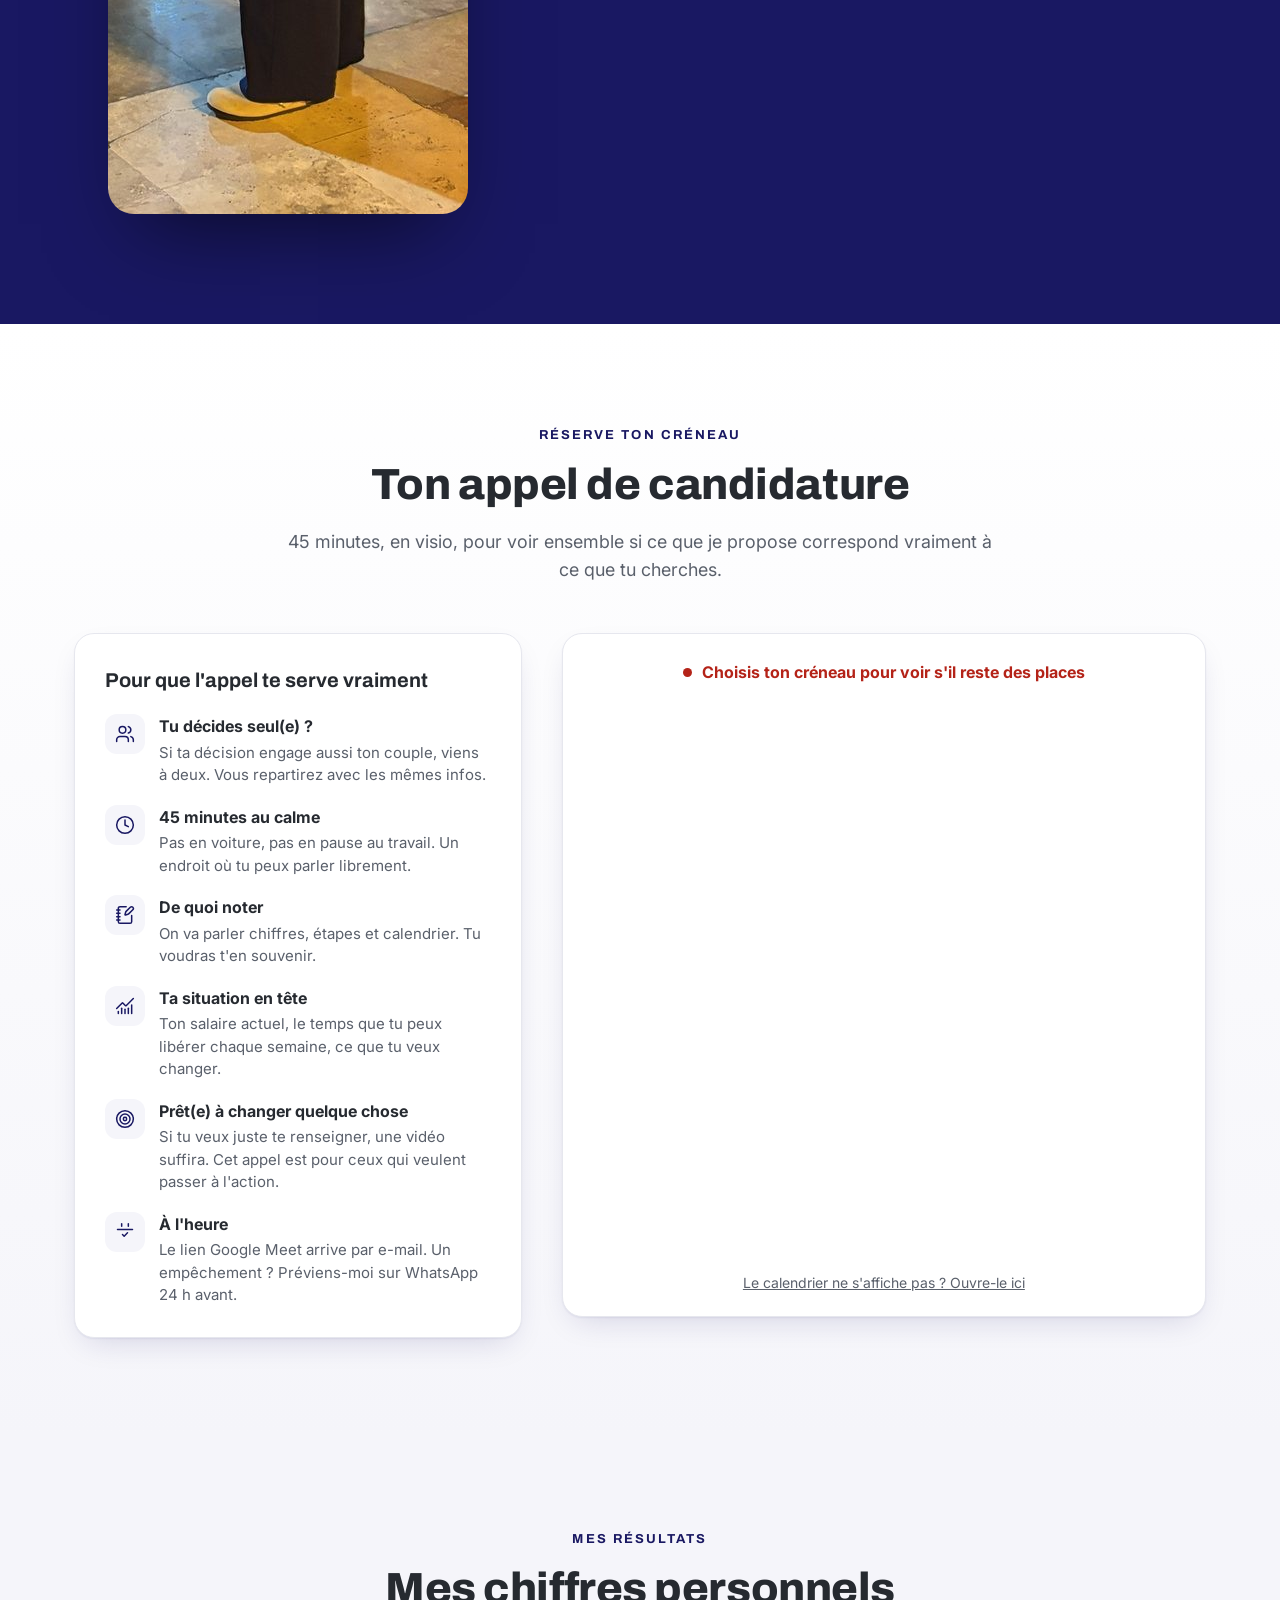
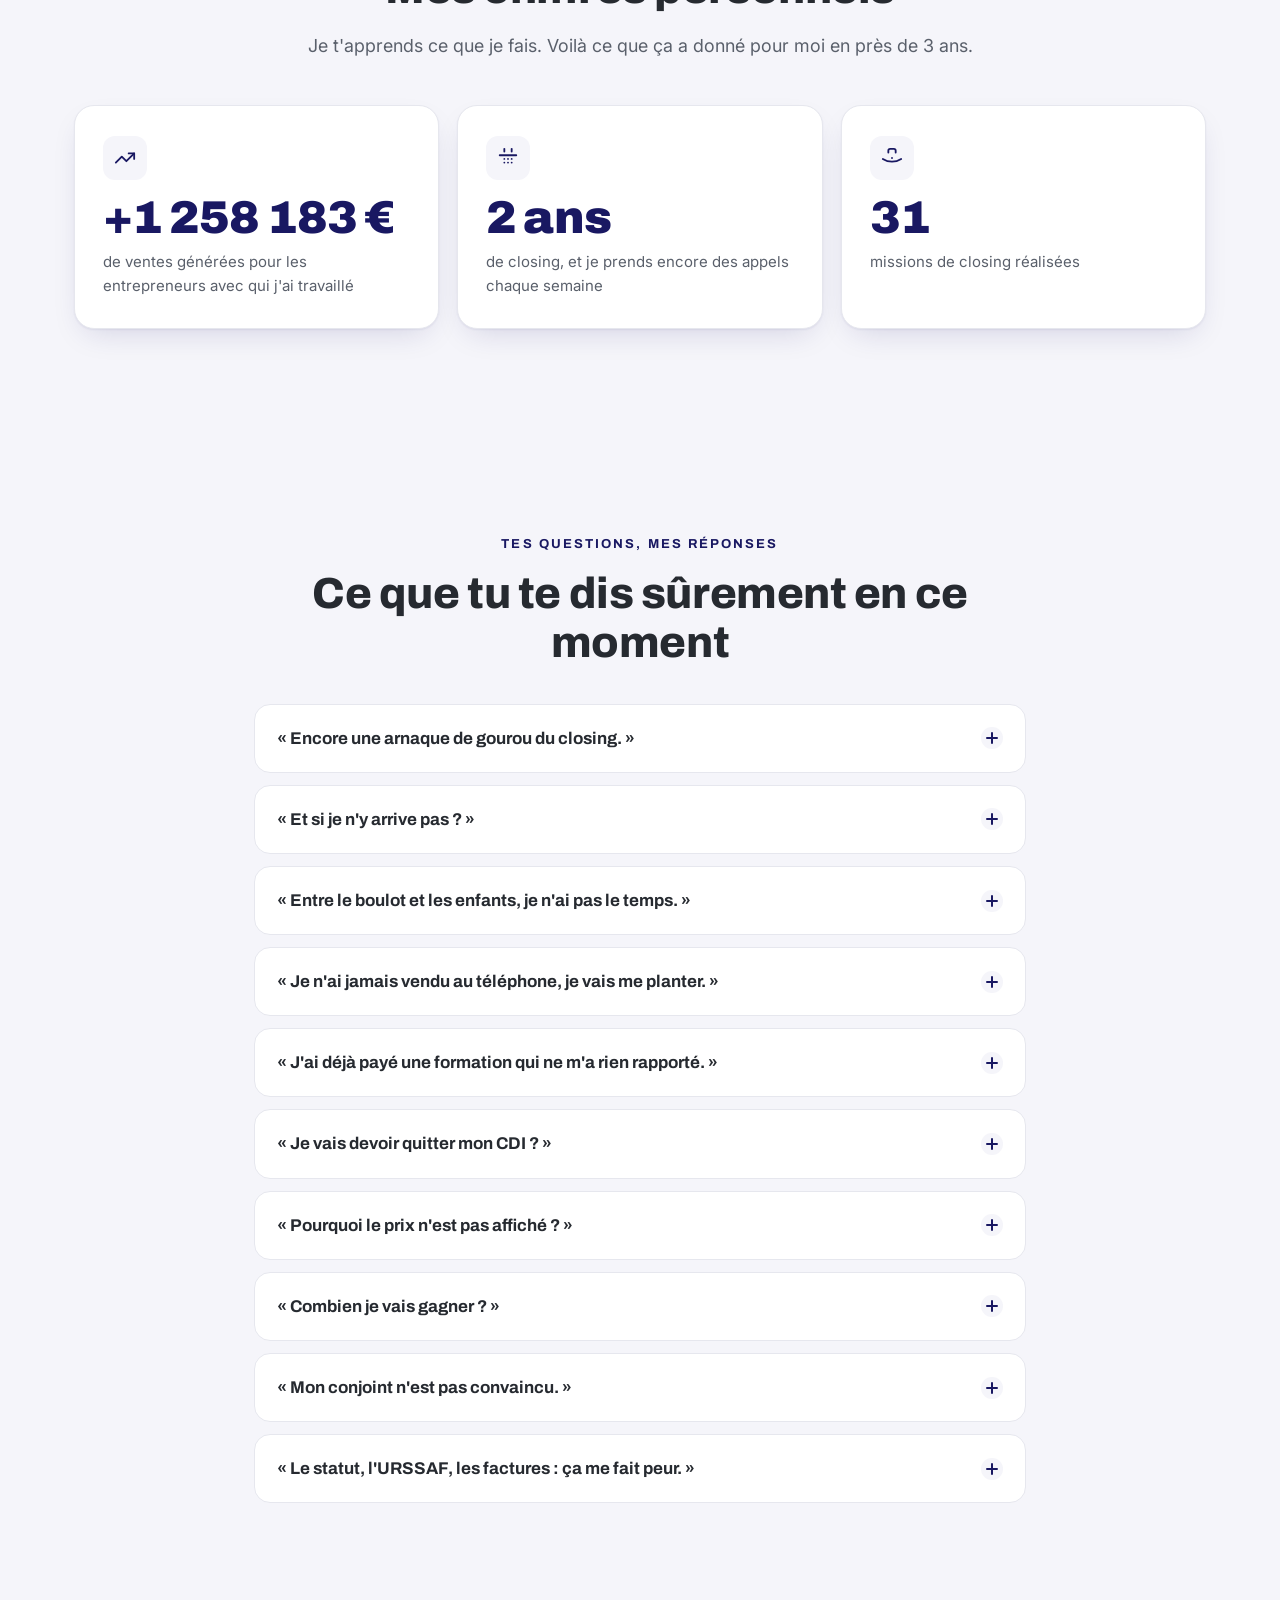
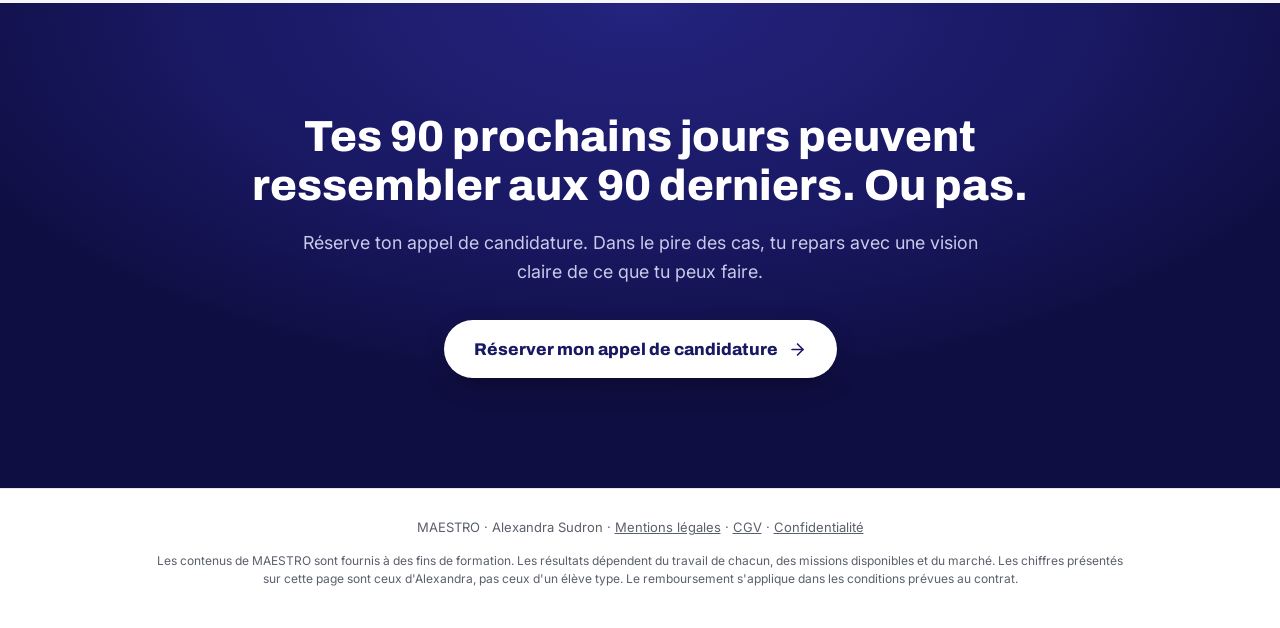
==== commit 0d7a3cc8: "Qui je suis : Gênes Co-Authored-By: Claude Opus 5.5 <noreply@anthropic.com> Claude-Session: https://" ====
--- a/index.html
+++ b/index.html
@@ -152,7 +152,7 @@
       <figure class="about-photo" data-reveal="left"><img src="alexandra-profil.jpg" width="800" height="1000" alt="Portrait d'Alexandra Sudron" loading="lazy"><figcaption><b>Alexandra Sudron</b><span>Closeuse · fondatrice de MAESTRO</span></figcaption></figure>
       <div class="about-txt" data-reveal="right">
         <p>À la base, rien ne me prédestinait à la vente. Je viens d'une famille d'ouvriers. J'étais la bonne élève : des bonnes notes, le foot en sport-études, un bac général. Le parcours classique. Sauf que j'ai toujours eu une âme d'entrepreneure. Je n'ai jamais aimé qu'on me donne des ordres.</p>
-        <p>Après le bac, en 2022, je ne me voyais pas continuer ma vie là où j'étais. Et partir dans les études, ça m'angoissait énormément. Alors je suis partie un an en Italie, en volontariat, et je suis tombée amoureuse de la ville. Avec mes parents, le pacte, c'était : après le volontariat, tu reprends les études. On s'est mis d'accord : je les reprends, mais en Italie.</p>
+        <p>Après le bac, en 2022, je ne me voyais pas continuer ma vie là où j'étais. Et partir dans les études, ça m'angoissait énormément. Alors je suis partie un an à Gênes, en volontariat, et je suis tombée amoureuse de la ville. Avec mes parents, le pacte, c'était : après le volontariat, tu reprends les études. On s'est mis d'accord : je les reprends, mais en Italie.</p>
         <p>Le jour de la rentrée, le directeur est venu nous dire : « Les entreprises attendent des bons salariés comme vous. » Je me suis pris un mur. Tout ce sur quoi je m'étais construite, je venais de le voir en face. En sortant de la fac, je tremblais, je pleurais. Et je me suis demandé : qu'est-ce que je fais maintenant ? Seule en Italie, sans famille, avec très peu d'argent, pas de revenus et un loyer à payer.</p>
         <p>J'avais 19 ans. J'avais mis un peu d'argent de côté en travaillant à l'usine, et j'ai tout mis dans une formation en ligne. Autour de moi, tout le monde me disait que c'était une arnaque. Personne n'y croyait. C'est là que j'ai découvert le closing, et j'ai travaillé comme une acharnée.</p>
         <p>Aujourd'hui, ça fait presque 3 ans : 37 missions et plus d'1,5 million d'euros de ventes générées pour les entrepreneurs avec qui j'ai travaillé. Mais je vais être honnête avec toi : pendant longtemps, j'ai travaillé non-stop et je me suis complètement oubliée. C'est là que j'ai compris que l'argent, c'est bien, mais que ce qui compte vraiment, c'est la liberté qu'il t'apporte.</p>
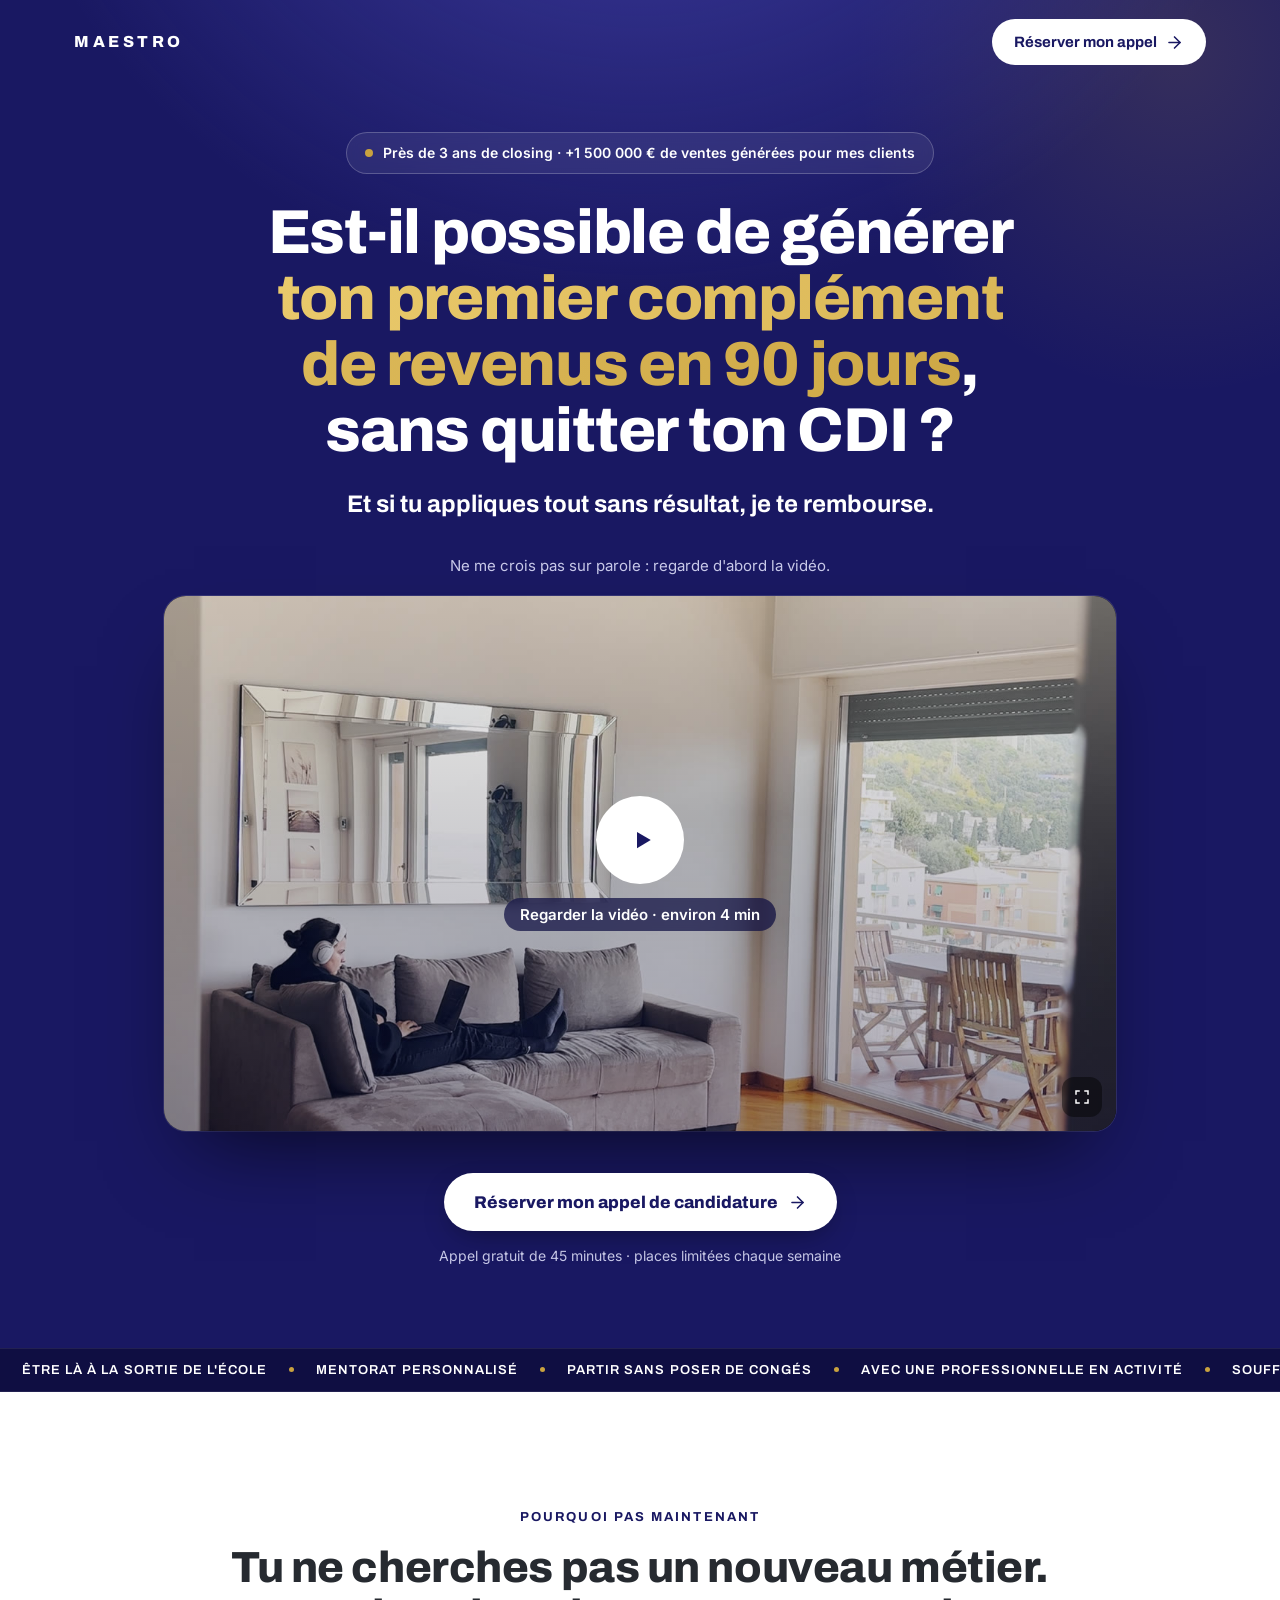
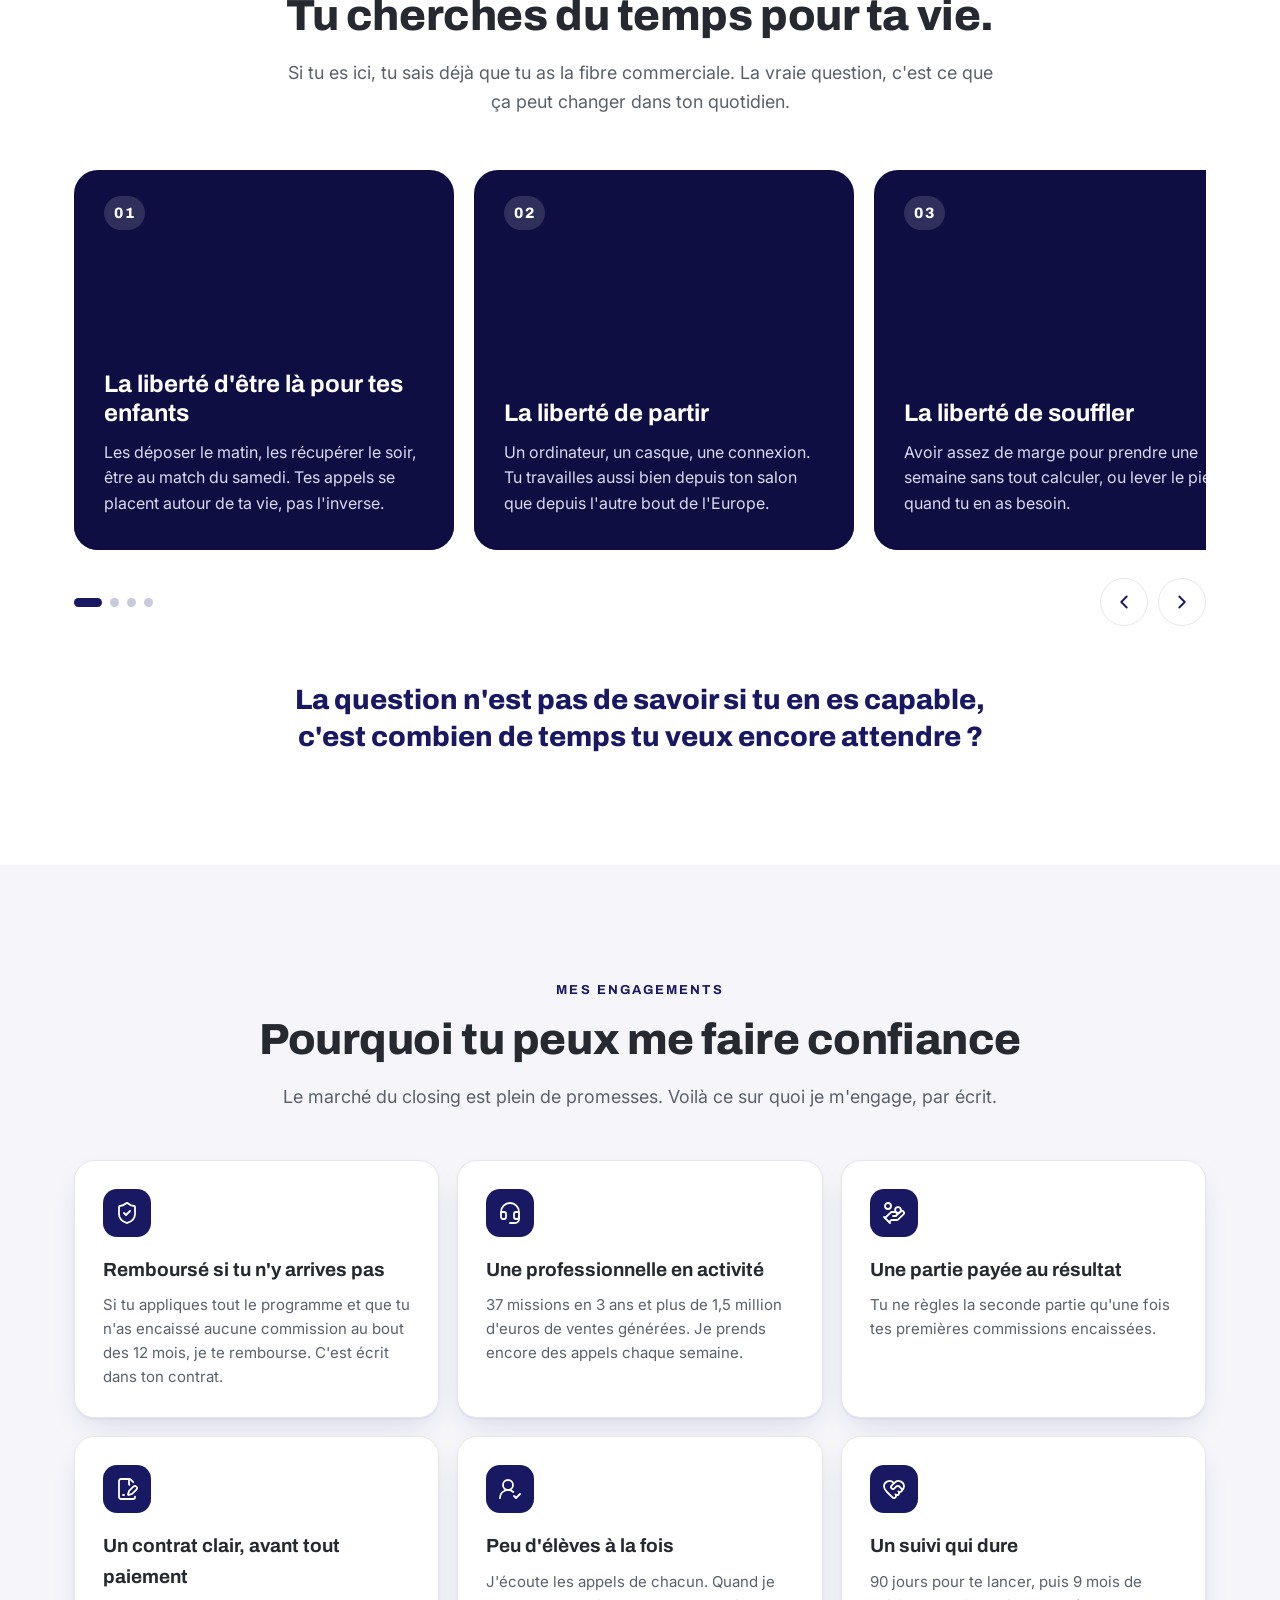
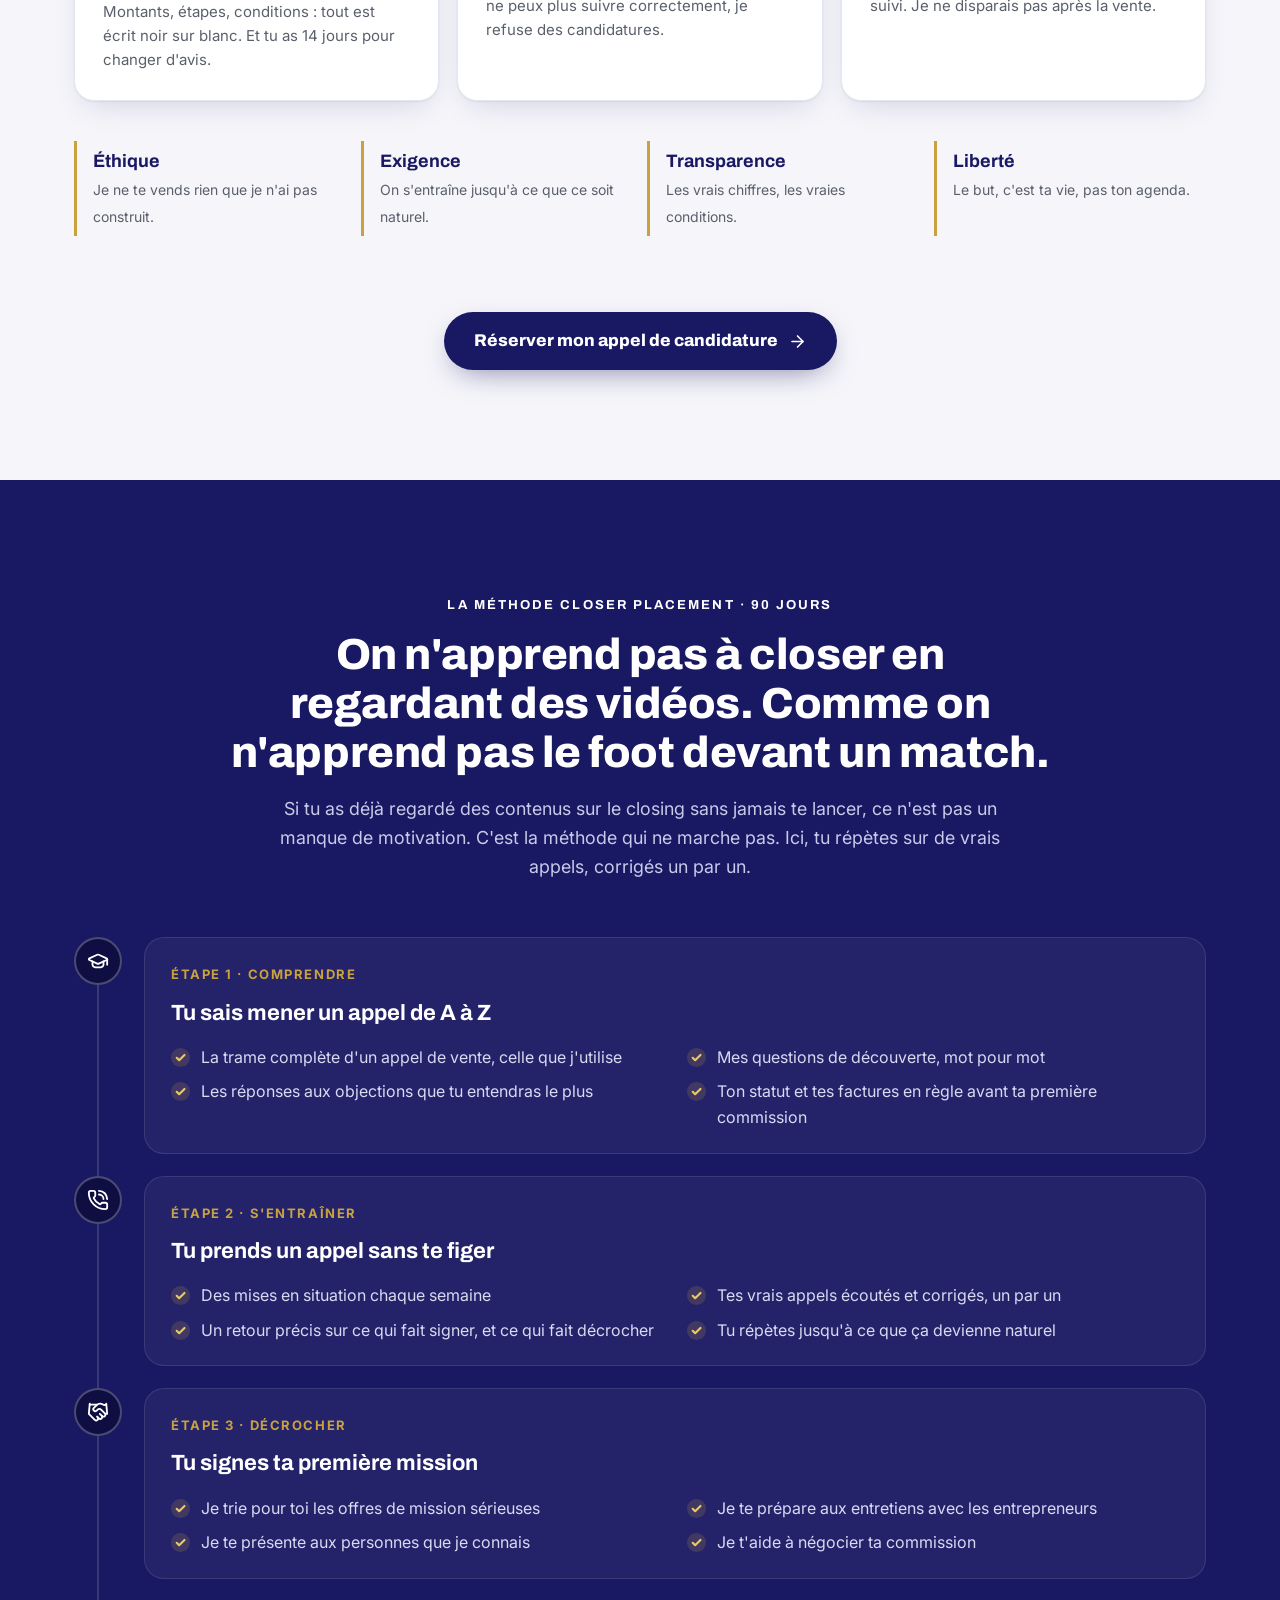
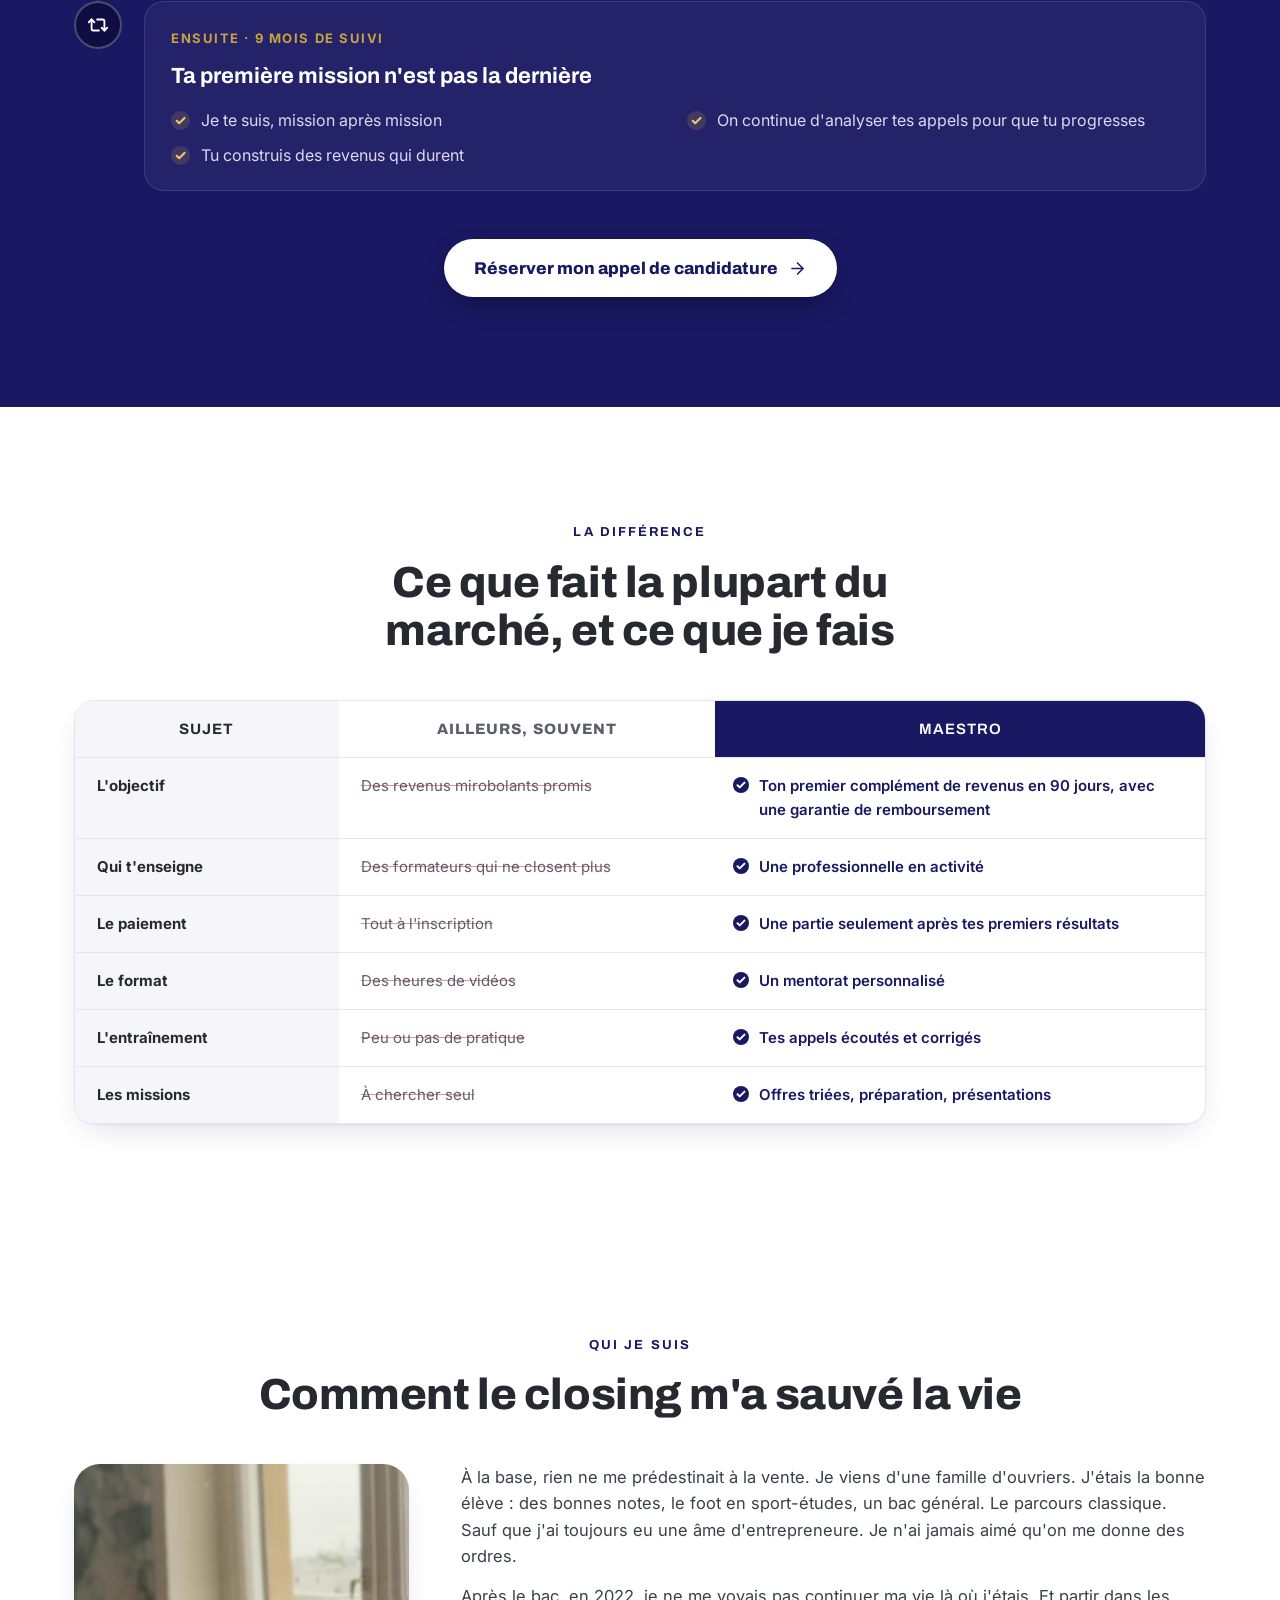
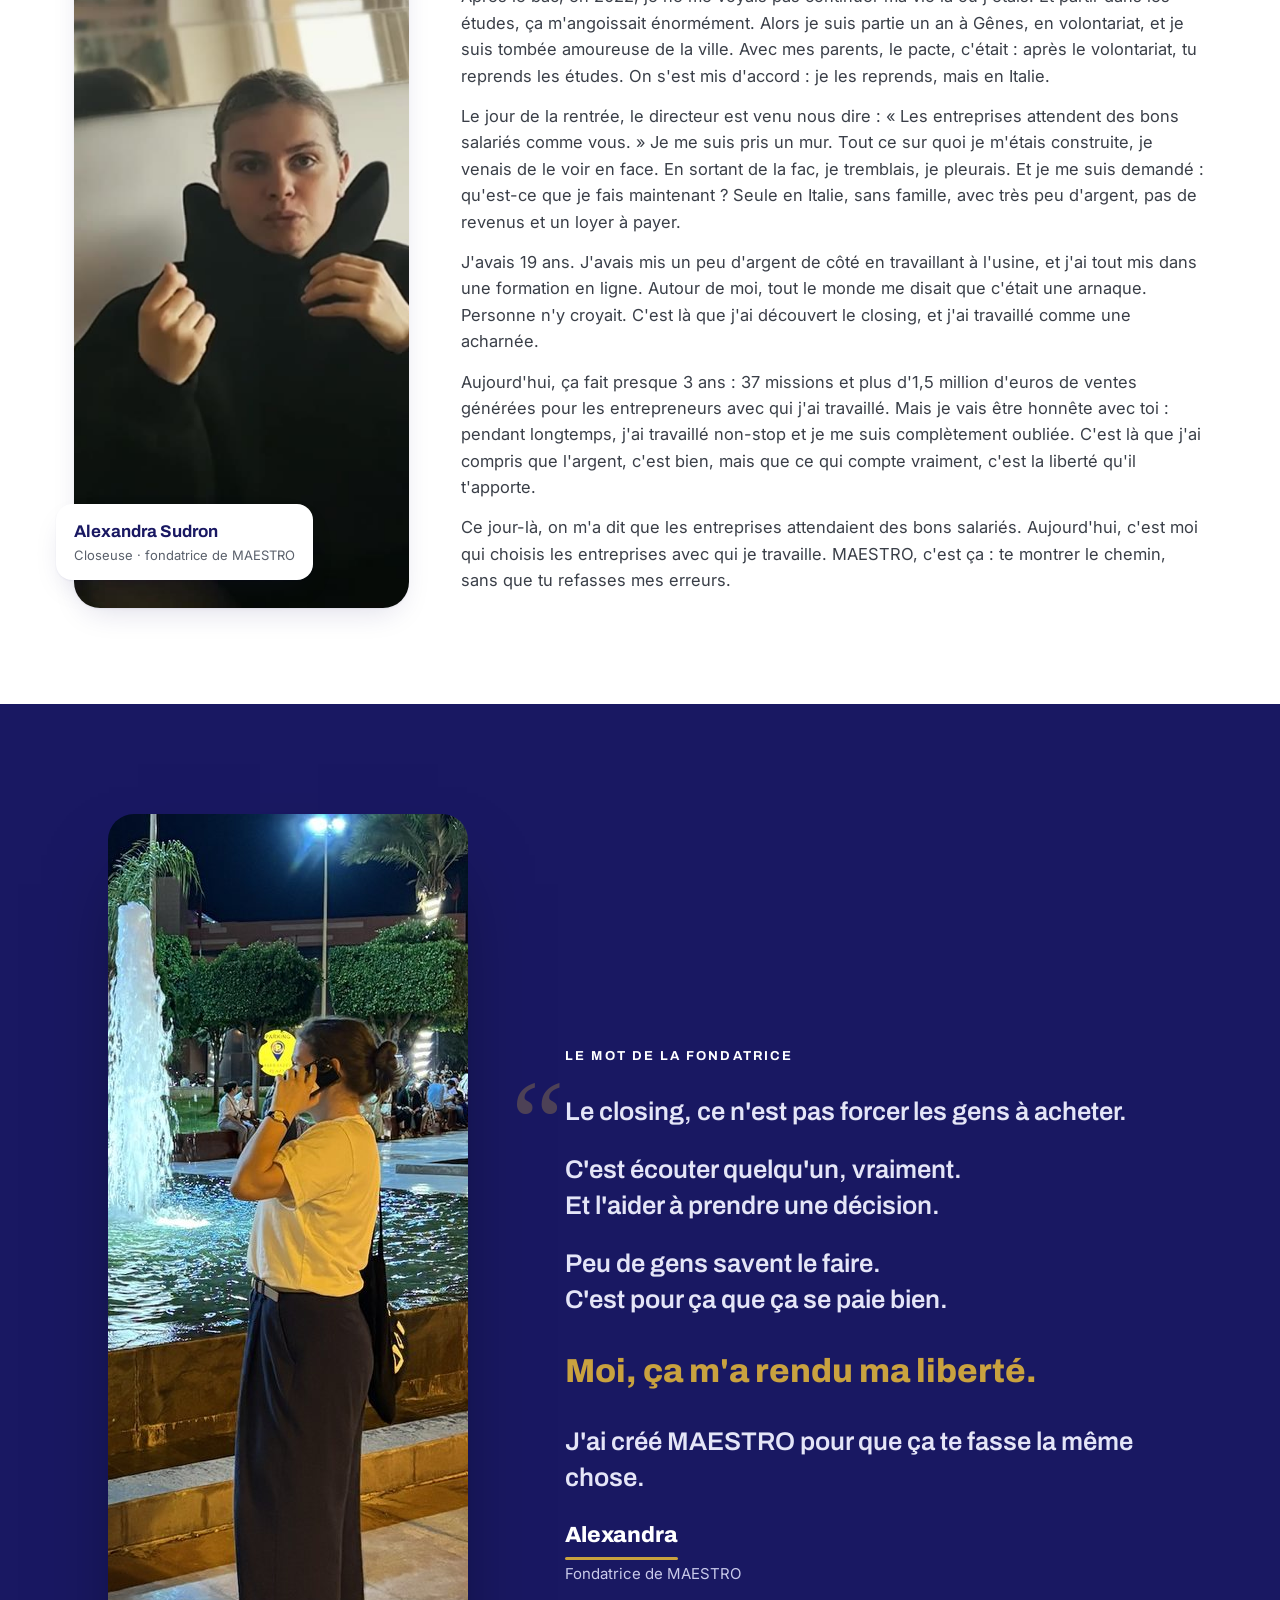
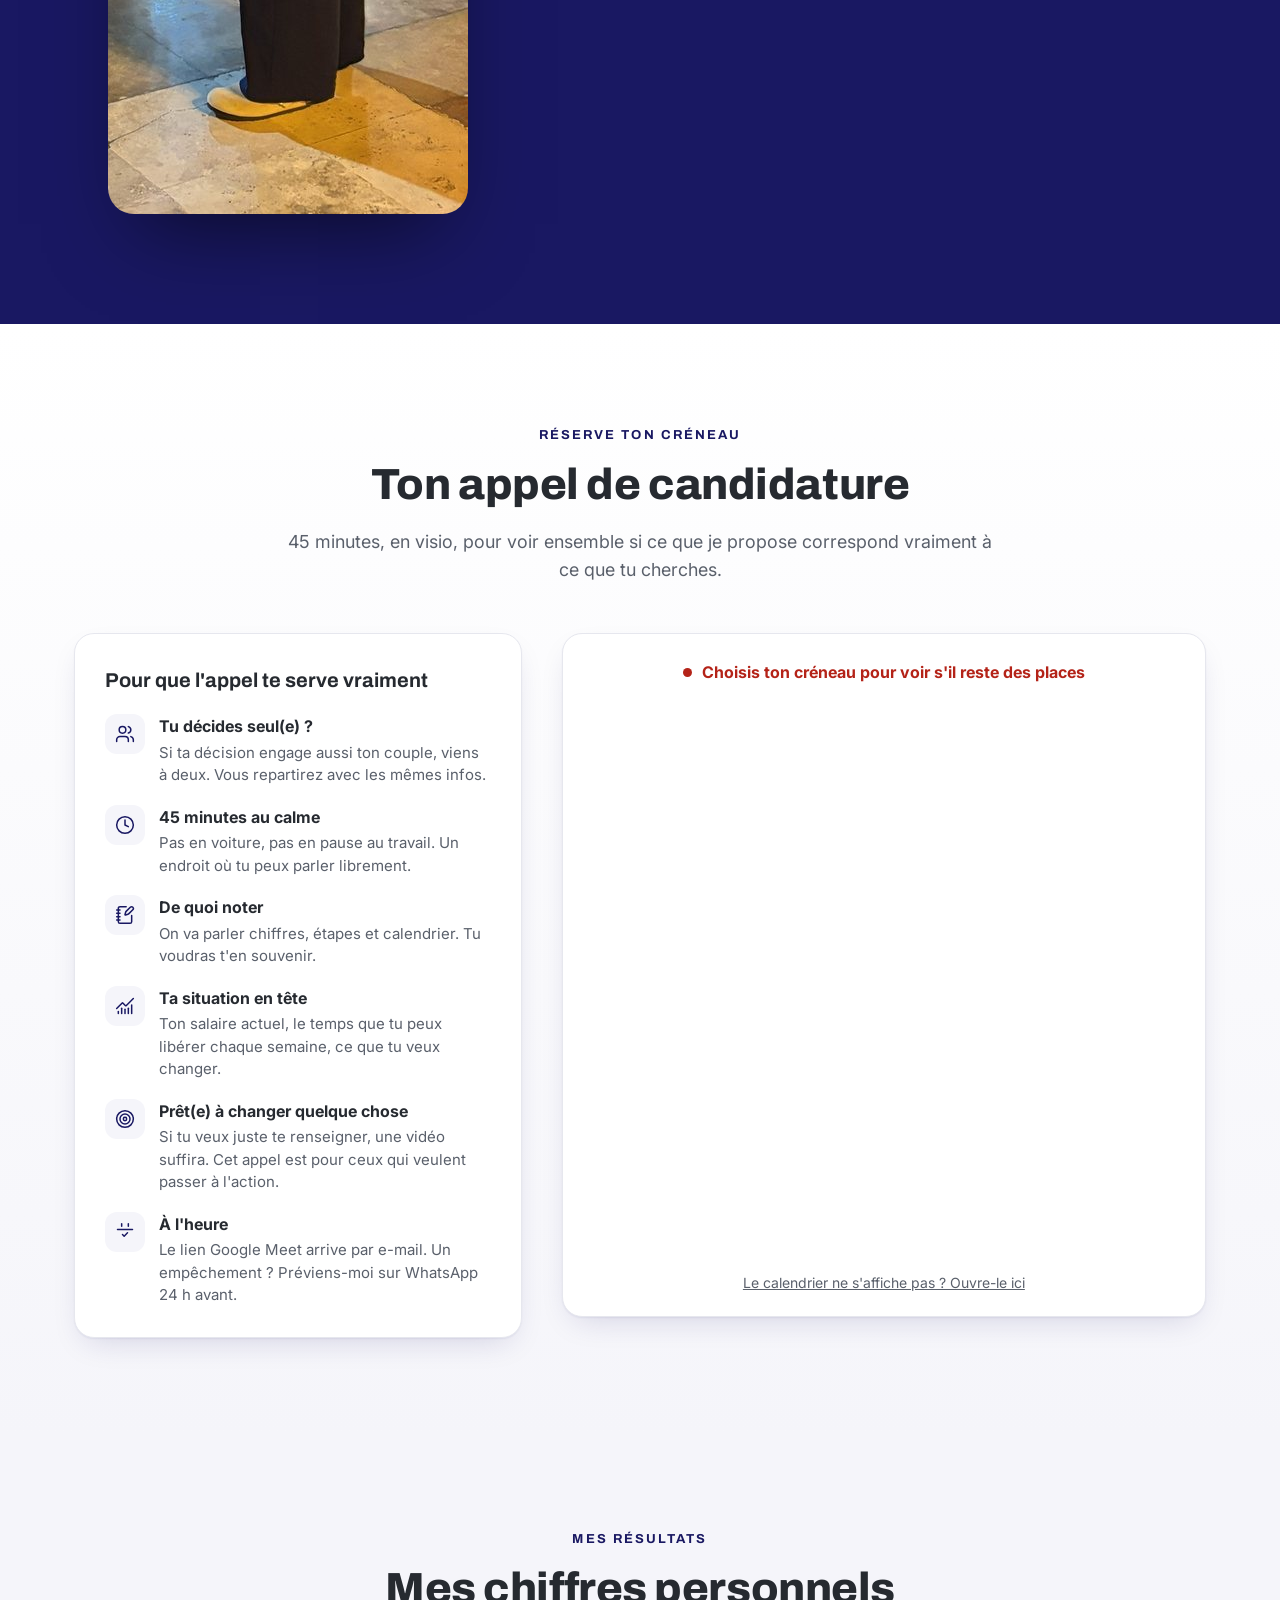
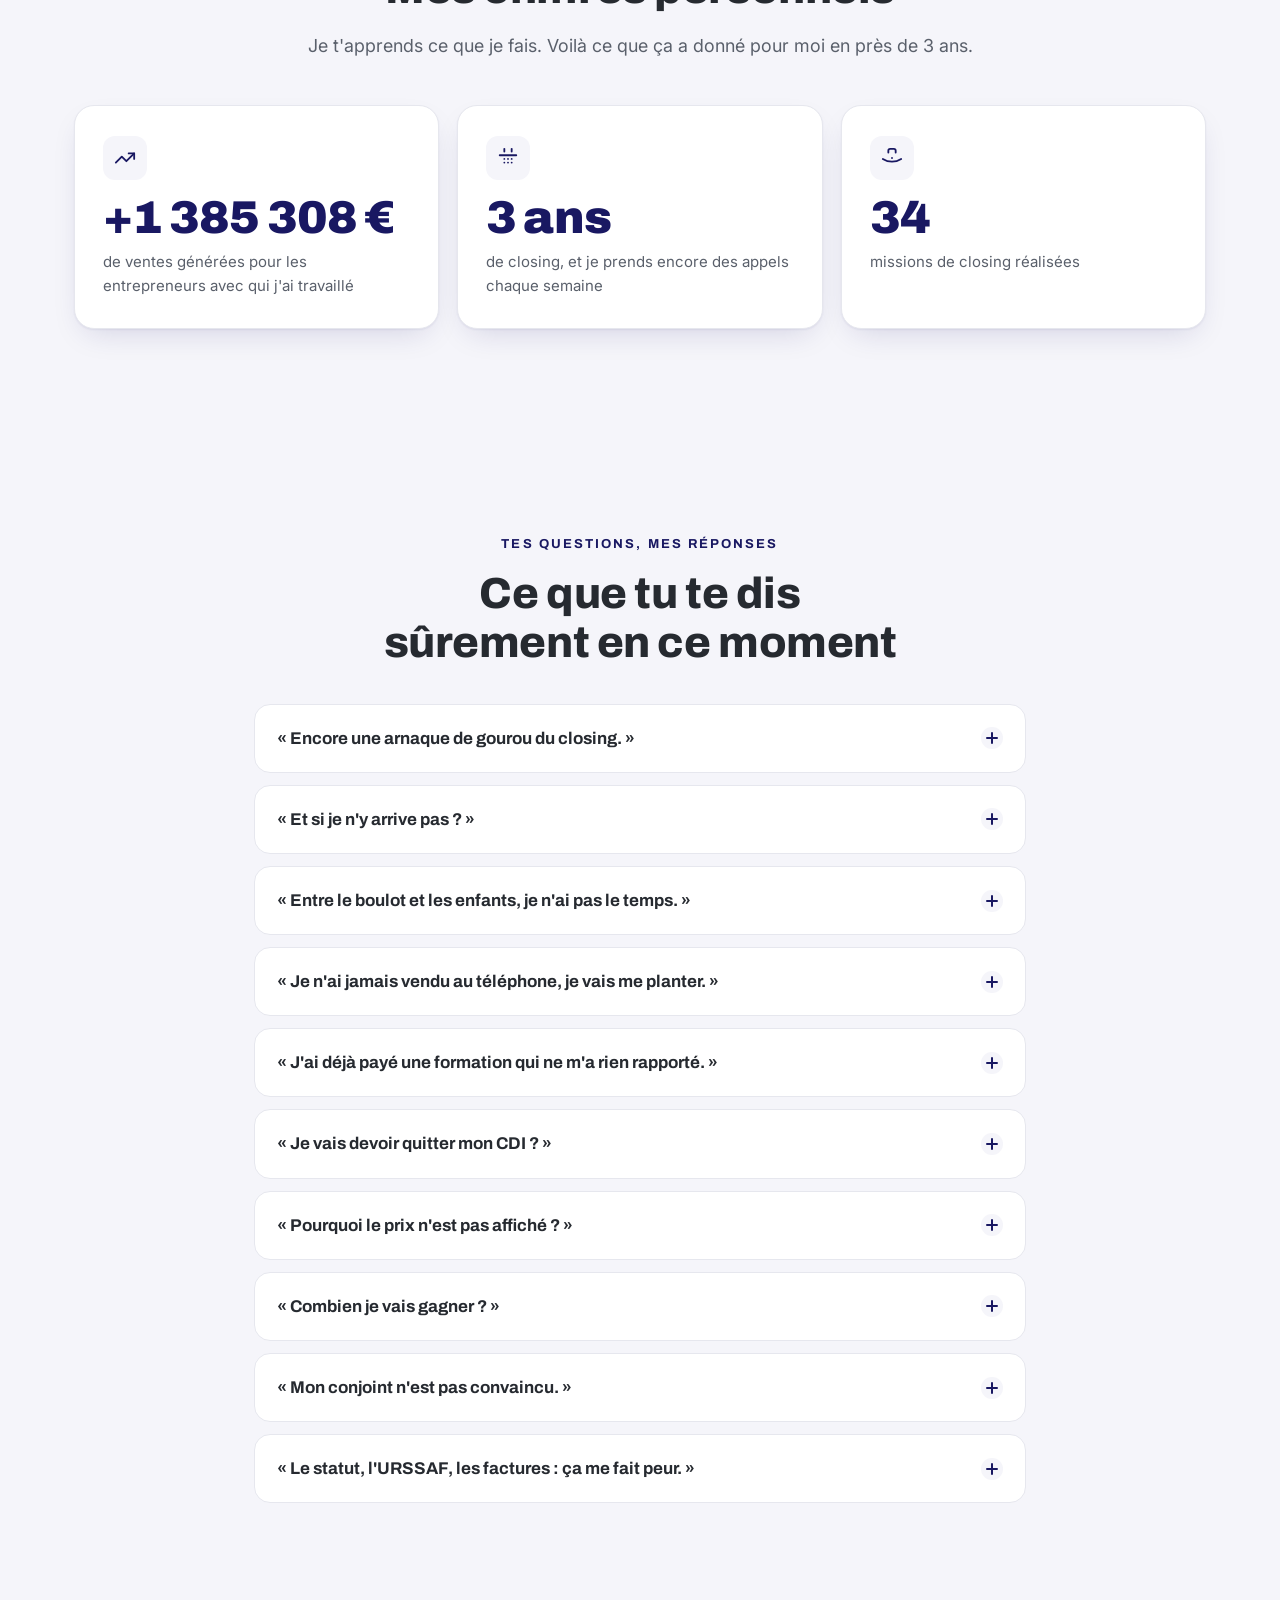
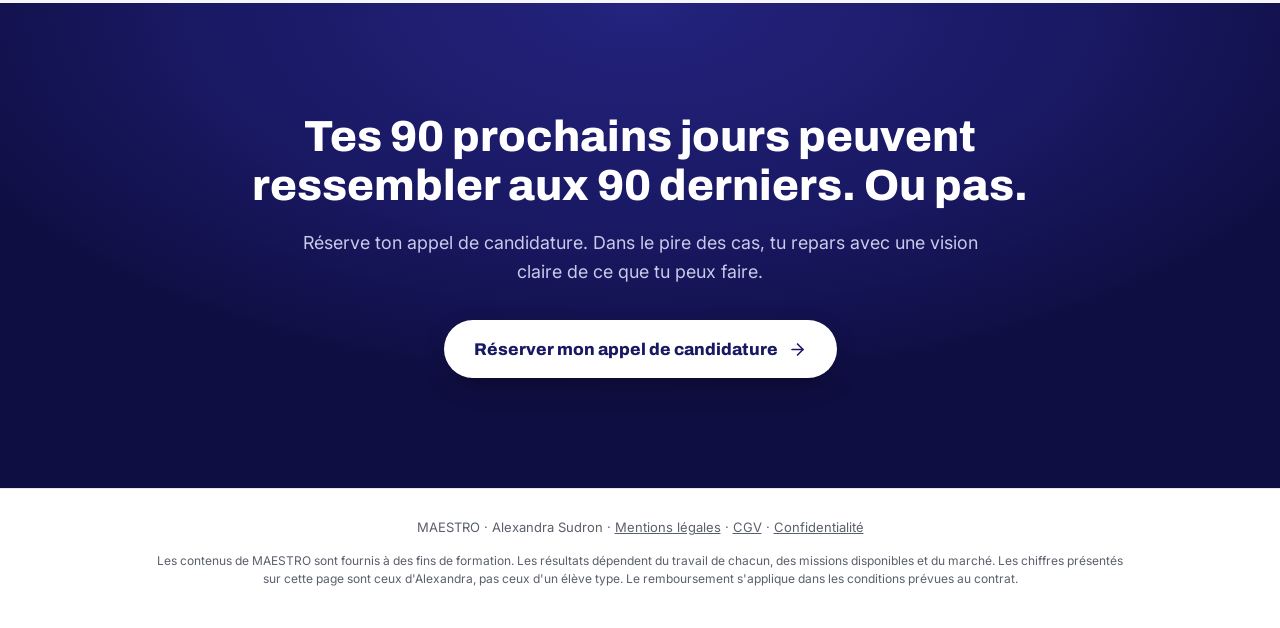
==== commit c2cc88c3: "Mobile : boutons sur une ligne, photo fondatrice réduite, guillemet, plein écran VSL, garantie 12 mo" ====
--- a/index.html
+++ b/index.html
@@ -8,7 +8,7 @@
 <meta name="description" content="Génère tes premiers compléments de revenus en closing en 90 jours, sans quitter ton CDI. Mentorat personnalisé avec une closeuse en activité.">
 <link rel="preconnect" href="https://fonts.googleapis.com">
 <link href="https://fonts.googleapis.com/css2?family=Archivo:wght@500;600;700;800;900&family=Inter:wght@400;500;600;700&display=swap" rel="stylesheet">
-<link rel="stylesheet" href="site.css?v=6">
+<link rel="stylesheet" href="site.css?v=7">
 </head>
 <body>
 
@@ -87,7 +87,7 @@
       <p class="lede">Le marché du closing est plein de promesses. Voilà ce sur quoi je m'engage, par écrit.</p>
     </div>
     <div class="cards" data-stagger>
-      <div class="card" data-reveal><span class="ic"><svg aria-hidden="true" class="i i-shield-check" xmlns="http://www.w3.org/2000/svg" viewBox="0 0 24 24" fill="none" stroke="currentColor" stroke-width="2" stroke-linecap="round" stroke-linejoin="round" > <path d="M20 13c0 5-3.5 7.5-7.66 8.95a1 1 0 0 1-.67-.01C7.5 20.5 4 18 4 13V6a1 1 0 0 1 1-1c2 0 4.5-1.2 6.24-2.72a1.17 1.17 0 0 1 1.52 0C14.51 3.81 17 5 19 5a1 1 0 0 1 1 1z" /> <path d="m9 12 2 2 4-4" /> </svg></span><h3>Remboursé si tu n'y arrives pas</h3><p>Si tu suis le programme et que tu n'as pas généré ton premier complément de revenus en 90 jours, je te rembourse. C'est écrit dans ton contrat.</p></div>
+      <div class="card" data-reveal><span class="ic"><svg aria-hidden="true" class="i i-shield-check" xmlns="http://www.w3.org/2000/svg" viewBox="0 0 24 24" fill="none" stroke="currentColor" stroke-width="2" stroke-linecap="round" stroke-linejoin="round" > <path d="M20 13c0 5-3.5 7.5-7.66 8.95a1 1 0 0 1-.67-.01C7.5 20.5 4 18 4 13V6a1 1 0 0 1 1-1c2 0 4.5-1.2 6.24-2.72a1.17 1.17 0 0 1 1.52 0C14.51 3.81 17 5 19 5a1 1 0 0 1 1 1z" /> <path d="m9 12 2 2 4-4" /> </svg></span><h3>Remboursé si tu n'y arrives pas</h3><p>Si tu appliques tout le programme et que tu n'as encaissé aucune commission au bout des 12 mois, je te rembourse. C'est écrit dans ton contrat.</p></div>
       <div class="card" data-reveal><span class="ic"><svg aria-hidden="true" class="i i-headset" xmlns="http://www.w3.org/2000/svg" viewBox="0 0 24 24" fill="none" stroke="currentColor" stroke-width="2" stroke-linecap="round" stroke-linejoin="round" > <path d="M3 11h3a2 2 0 0 1 2 2v3a2 2 0 0 1-2 2H5a2 2 0 0 1-2-2v-5Zm0 0a9 9 0 1 1 18 0m0 0v5a2 2 0 0 1-2 2h-1a2 2 0 0 1-2-2v-3a2 2 0 0 1 2-2h3Z" /> <path d="M21 16v2a4 4 0 0 1-4 4h-5" /> </svg></span><h3>Une professionnelle en activité</h3><p>37 missions en 3 ans et plus de 1,5 million d'euros de ventes générées. Je prends encore des appels chaque semaine.</p></div>
       <div class="card" data-reveal><span class="ic"><svg aria-hidden="true" class="i i-hand-coins" xmlns="http://www.w3.org/2000/svg" viewBox="0 0 24 24" fill="none" stroke="currentColor" stroke-width="2" stroke-linecap="round" stroke-linejoin="round" > <path d="M11 15h2a2 2 0 1 0 0-4h-3c-.6 0-1.1.2-1.4.6L3 17" /> <path d="m7 21 1.6-1.4c.3-.4.8-.6 1.4-.6h4c1.1 0 2.1-.4 2.8-1.2l4.6-4.4a2 2 0 0 0-2.75-2.91l-4.2 3.9" /> <path d="m2 16 6 6" /> <circle cx="16" cy="9" r="2.9" /> <circle cx="6" cy="5" r="3" /> </svg></span><h3>Une partie payée au résultat</h3><p>Tu ne règles la seconde partie qu'une fois tes premières commissions encaissées.</p></div>
       <div class="card" data-reveal><span class="ic"><svg aria-hidden="true" class="i i-file-signature" xmlns="http://www.w3.org/2000/svg" viewBox="0 0 24 24" fill="none" stroke="currentColor" stroke-width="2" stroke-linecap="round" stroke-linejoin="round" > <path d="M14.364 13.634a2 2 0 0 0-.506.854l-.837 2.87a.5.5 0 0 0 .62.62l2.87-.837a2 2 0 0 0 .854-.506l4.013-4.009a1 1 0 0 0-3.004-3.004z" /> <path d="M14.487 7.858A1 1 0 0 1 14 7V2" /> <path d="M20 19.645V20a2 2 0 0 1-2 2H6a2 2 0 0 1-2-2V4a2 2 0 0 1 2-2h8a2.4 2.4 0 0 1 1.704.706l2.516 2.516" /> <path d="M8 18h1" /> </svg></span><h3>Un contrat clair, avant tout paiement</h3><p>Montants, étapes, conditions : tout est écrit noir sur blanc. Et tu as 14 jours pour changer d'avis.</p></div>
--- a/site.css
+++ b/site.css
@@ -357,3 +357,16 @@
 .vs-badge{display:none}
 @media (min-width:860px){.vs-badge{display:grid;place-items:center;position:absolute;left:50%;top:50%;transform:translate(-50%,-50%);width:58px;height:58px;border-radius:50%;background:#FFFFFF;color:var(--blue);font-family:Archivo,system-ui,sans-serif;font-weight:900;font-size:16px;box-shadow:0 10px 30px -8px rgba(25,24,98,.45);z-index:2;border:3px solid var(--soft)}}
 .cta-row{text-align:center;margin-top:48px}
+
+/* ===== v7 : finitions mobile ===== */
+html,body{overflow-x:clip}
+h1,h2,.kicker{text-wrap:balance}
+@media (max-width:640px){
+  .btn{white-space:nowrap;font-size:clamp(13.5px,3.9vw,16px);gap:8px;padding:0 14px}
+  .word-photo{max-width:300px;transform:none}
+  .word-photo img{aspect-ratio:4/5;max-height:360px}
+  .lines{margin-top:58px}
+  .lines::before{left:-4px;top:-64px;font-size:96px}
+  .vsl-play .lbl{font-size:14px;padding:6px 12px}
+  .vsl-fs{width:34px;height:34px;right:10px;top:10px;bottom:auto}
+}
